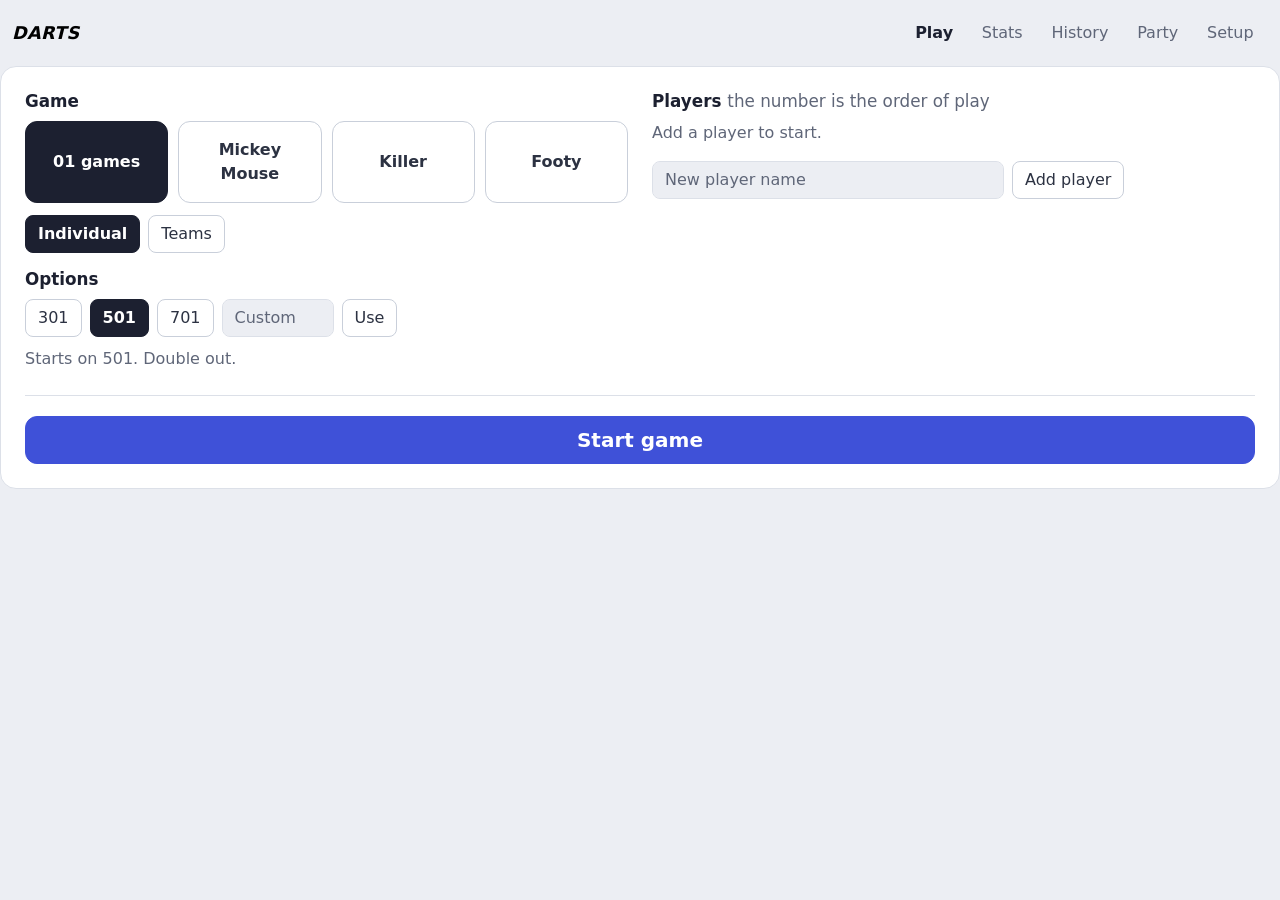
==== docs/darts_final.html @ 44b28c0c "deploy" ====
<!doctype html>
<html lang="en" data-bs-theme="light"><head><meta charset="utf-8"><meta name="viewport" content="width=device-width,initial-scale=1"><title>Darts</title>
<style>/* Bootstrap v5.3.3 (MIT), inlined so the app works offline */
@charset "UTF-8";/*!
 * Bootstrap  v5.3.3 (https://getbootstrap.com/)
 * Copyright 2011-2024 The Bootstrap Authors
 * Licensed under MIT (https://github.com/twbs/bootstrap/blob/main/LICENSE)
 */:root,[data-bs-theme=light]{--bs-blue:#0d6efd;--bs-indigo:#6610f2;--bs-purple:#6f42c1;--bs-pink:#d63384;--bs-red:#dc3545;--bs-orange:#fd7e14;--bs-yellow:#ffc107;--bs-green:#198754;--bs-teal:#20c997;--bs-cyan:#0dcaf0;--bs-black:#000;--bs-white:#fff;--bs-gray:#6c757d;--bs-gray-dark:#343a40;--bs-gray-100:#f8f9fa;--bs-gray-200:#e9ecef;--bs-gray-300:#dee2e6;--bs-gray-400:#ced4da;--bs-gray-500:#adb5bd;--bs-gray-600:#6c757d;--bs-gray-700:#495057;--bs-gray-800:#343a40;--bs-gray-900:#212529;--bs-primary:#0d6efd;--bs-secondary:#6c757d;--bs-success:#198754;--bs-info:#0dcaf0;--bs-warning:#ffc107;--bs-danger:#dc3545;--bs-light:#f8f9fa;--bs-dark:#212529;--bs-primary-rgb:13,110,253;--bs-secondary-rgb:108,117,125;--bs-success-rgb:25,135,84;--bs-info-rgb:13,202,240;--bs-warning-rgb:255,193,7;--bs-danger-rgb:220,53,69;--bs-light-rgb:248,249,250;--bs-dark-rgb:33,37,41;--bs-primary-text-emphasis:#052c65;--bs-secondary-text-emphasis:#2b2f32;--bs-success-text-emphasis:#0a3622;--bs-info-text-emphasis:#055160;--bs-warning-text-emphasis:#664d03;--bs-danger-text-emphasis:#58151c;--bs-light-text-emphasis:#495057;--bs-dark-text-emphasis:#495057;--bs-primary-bg-subtle:#cfe2ff;--bs-secondary-bg-subtle:#e2e3e5;--bs-success-bg-subtle:#d1e7dd;--bs-info-bg-subtle:#cff4fc;--bs-warning-bg-subtle:#fff3cd;--bs-danger-bg-subtle:#f8d7da;--bs-light-bg-subtle:#fcfcfd;--bs-dark-bg-subtle:#ced4da;--bs-primary-border-subtle:#9ec5fe;--bs-secondary-border-subtle:#c4c8cb;--bs-success-border-subtle:#a3cfbb;--bs-info-border-subtle:#9eeaf9;--bs-warning-border-subtle:#ffe69c;--bs-danger-border-subtle:#f1aeb5;--bs-light-border-subtle:#e9ecef;--bs-dark-border-subtle:#adb5bd;--bs-white-rgb:255,255,255;--bs-black-rgb:0,0,0;--bs-font-sans-serif:system-ui,-apple-system,"Segoe UI",Roboto,"Helvetica Neue","Noto Sans","Liberation Sans",Arial,sans-serif,"Apple Color Emoji","Segoe UI Emoji","Segoe UI Symbol","Noto Color Emoji";--bs-font-monospace:SFMono-Regular,Menlo,Monaco,Consolas,"Liberation Mono","Courier New",monospace;--bs-gradient:linear-gradient(180deg, rgba(255, 255, 255, 0.15), rgba(255, 255, 255, 0));--bs-body-font-family:var(--bs-font-sans-serif);--bs-body-font-size:1rem;--bs-body-font-weight:400;--bs-body-line-height:1.5;--bs-body-color:#212529;--bs-body-color-rgb:33,37,41;--bs-body-bg:#fff;--bs-body-bg-rgb:255,255,255;--bs-emphasis-color:#000;--bs-emphasis-color-rgb:0,0,0;--bs-secondary-color:rgba(33, 37, 41, 0.75);--bs-secondary-color-rgb:33,37,41;--bs-secondary-bg:#e9ecef;--bs-secondary-bg-rgb:233,236,239;--bs-tertiary-color:rgba(33, 37, 41, 0.5);--bs-tertiary-color-rgb:33,37,41;--bs-tertiary-bg:#f8f9fa;--bs-tertiary-bg-rgb:248,249,250;--bs-heading-color:inherit;--bs-link-color:#0d6efd;--bs-link-color-rgb:13,110,253;--bs-link-decoration:underline;--bs-link-hover-color:#0a58ca;--bs-link-hover-color-rgb:10,88,202;--bs-code-color:#d63384;--bs-highlight-color:#212529;--bs-highlight-bg:#fff3cd;--bs-border-width:1px;--bs-border-style:solid;--bs-border-color:#dee2e6;--bs-border-color-translucent:rgba(0, 0, 0, 0.175);--bs-border-radius:0.375rem;--bs-border-radius-sm:0.25rem;--bs-border-radius-lg:0.5rem;--bs-border-radius-xl:1rem;--bs-border-radius-xxl:2rem;--bs-border-radius-2xl:var(--bs-border-radius-xxl);--bs-border-radius-pill:50rem;--bs-box-shadow:0 0.5rem 1rem rgba(0, 0, 0, 0.15);--bs-box-shadow-sm:0 0.125rem 0.25rem rgba(0, 0, 0, 0.075);--bs-box-shadow-lg:0 1rem 3rem rgba(0, 0, 0, 0.175);--bs-box-shadow-inset:inset 0 1px 2px rgba(0, 0, 0, 0.075);--bs-focus-ring-width:0.25rem;--bs-focus-ring-opacity:0.25;--bs-focus-ring-color:rgba(13, 110, 253, 0.25);--bs-form-valid-color:#198754;--bs-form-valid-border-color:#198754;--bs-form-invalid-color:#dc3545;--bs-form-invalid-border-color:#dc3545}[data-bs-theme=dark]{color-scheme:dark;--bs-body-color:#dee2e6;--bs-body-color-rgb:222,226,230;--bs-body-bg:#212529;--bs-body-bg-rgb:33,37,41;--bs-emphasis-color:#fff;--bs-emphasis-color-rgb:255,255,255;--bs-secondary-color:rgba(222, 226, 230, 0.75);--bs-secondary-color-rgb:222,226,230;--bs-secondary-bg:#343a40;--bs-secondary-bg-rgb:52,58,64;--bs-tertiary-color:rgba(222, 226, 230, 0.5);--bs-tertiary-color-rgb:222,226,230;--bs-tertiary-bg:#2b3035;--bs-tertiary-bg-rgb:43,48,53;--bs-primary-text-emphasis:#6ea8fe;--bs-secondary-text-emphasis:#a7acb1;--bs-success-text-emphasis:#75b798;--bs-info-text-emphasis:#6edff6;--bs-warning-text-emphasis:#ffda6a;--bs-danger-text-emphasis:#ea868f;--bs-light-text-emphasis:#f8f9fa;--bs-dark-text-emphasis:#dee2e6;--bs-primary-bg-subtle:#031633;--bs-secondary-bg-subtle:#161719;--bs-success-bg-subtle:#051b11;--bs-info-bg-subtle:#032830;--bs-warning-bg-subtle:#332701;--bs-danger-bg-subtle:#2c0b0e;--bs-light-bg-subtle:#343a40;--bs-dark-bg-subtle:#1a1d20;--bs-primary-border-subtle:#084298;--bs-secondary-border-subtle:#41464b;--bs-success-border-subtle:#0f5132;--bs-info-border-subtle:#087990;--bs-warning-border-subtle:#997404;--bs-danger-border-subtle:#842029;--bs-light-border-subtle:#495057;--bs-dark-border-subtle:#343a40;--bs-heading-color:inherit;--bs-link-color:#6ea8fe;--bs-link-hover-color:#8bb9fe;--bs-link-color-rgb:110,168,254;--bs-link-hover-color-rgb:139,185,254;--bs-code-color:#e685b5;--bs-highlight-color:#dee2e6;--bs-highlight-bg:#664d03;--bs-border-color:#495057;--bs-border-color-translucent:rgba(255, 255, 255, 0.15);--bs-form-valid-color:#75b798;--bs-form-valid-border-color:#75b798;--bs-form-invalid-color:#ea868f;--bs-form-invalid-border-color:#ea868f}*,::after,::before{box-sizing:border-box}@media (prefers-reduced-motion:no-preference){:root{scroll-behavior:smooth}}body{margin:0;font-family:var(--bs-body-font-family);font-size:var(--bs-body-font-size);font-weight:var(--bs-body-font-weight);line-height:var(--bs-body-line-height);color:var(--bs-body-color);text-align:var(--bs-body-text-align);background-color:var(--bs-body-bg);-webkit-text-size-adjust:100%;-webkit-tap-highlight-color:transparent}hr{margin:1rem 0;color:inherit;border:0;border-top:var(--bs-border-width) solid;opacity:.25}.h1,.h2,.h3,.h4,.h5,.h6,h1,h2,h3,h4,h5,h6{margin-top:0;margin-bottom:.5rem;font-weight:500;line-height:1.2;color:var(--bs-heading-color)}.h1,h1{font-size:calc(1.375rem + 1.5vw)}@media (min-width:1200px){.h1,h1{font-size:2.5rem}}.h2,h2{font-size:calc(1.325rem + .9vw)}@media (min-width:1200px){.h2,h2{font-size:2rem}}.h3,h3{font-size:calc(1.3rem + .6vw)}@media (min-width:1200px){.h3,h3{font-size:1.75rem}}.h4,h4{font-size:calc(1.275rem + .3vw)}@media (min-width:1200px){.h4,h4{font-size:1.5rem}}.h5,h5{font-size:1.25rem}.h6,h6{font-size:1rem}p{margin-top:0;margin-bottom:1rem}abbr[title]{-webkit-text-decoration:underline dotted;text-decoration:underline dotted;cursor:help;-webkit-text-decoration-skip-ink:none;text-decoration-skip-ink:none}address{margin-bottom:1rem;font-style:normal;line-height:inherit}ol,ul{padding-left:2rem}dl,ol,ul{margin-top:0;margin-bottom:1rem}ol ol,ol ul,ul ol,ul ul{margin-bottom:0}dt{font-weight:700}dd{margin-bottom:.5rem;margin-left:0}blockquote{margin:0 0 1rem}b,strong{font-weight:bolder}.small,small{font-size:.875em}.mark,mark{padding:.1875em;color:var(--bs-highlight-color);background-color:var(--bs-highlight-bg)}sub,sup{position:relative;font-size:.75em;line-height:0;vertical-align:baseline}sub{bottom:-.25em}sup{top:-.5em}a{color:rgba(var(--bs-link-color-rgb),var(--bs-link-opacity,1));text-decoration:underline}a:hover{--bs-link-color-rgb:var(--bs-link-hover-color-rgb)}a:not([href]):not([class]),a:not([href]):not([class]):hover{color:inherit;text-decoration:none}code,kbd,pre,samp{font-family:var(--bs-font-monospace);font-size:1em}pre{display:block;margin-top:0;margin-bottom:1rem;overflow:auto;font-size:.875em}pre code{font-size:inherit;color:inherit;word-break:normal}code{font-size:.875em;color:var(--bs-code-color);word-wrap:break-word}a>code{color:inherit}kbd{padding:.1875rem .375rem;font-size:.875em;color:var(--bs-body-bg);background-color:var(--bs-body-color);border-radius:.25rem}kbd kbd{padding:0;font-size:1em}figure{margin:0 0 1rem}img,svg{vertical-align:middle}table{caption-side:bottom;border-collapse:collapse}caption{padding-top:.5rem;padding-bottom:.5rem;color:var(--bs-secondary-color);text-align:left}th{text-align:inherit;text-align:-webkit-match-parent}tbody,td,tfoot,th,thead,tr{border-color:inherit;border-style:solid;border-width:0}label{display:inline-block}button{border-radius:0}button:focus:not(:focus-visible){outline:0}button,input,optgroup,select,textarea{margin:0;font-family:inherit;font-size:inherit;line-height:inherit}button,select{text-transform:none}[role=button]{cursor:pointer}select{word-wrap:normal}select:disabled{opacity:1}[list]:not([type=date]):not([type=datetime-local]):not([type=month]):not([type=week]):not([type=time])::-webkit-calendar-picker-indicator{display:none!important}[type=button],[type=reset],[type=submit],button{-webkit-appearance:button}[type=button]:not(:disabled),[type=reset]:not(:disabled),[type=submit]:not(:disabled),button:not(:disabled){cursor:pointer}::-moz-focus-inner{padding:0;border-style:none}textarea{resize:vertical}fieldset{min-width:0;padding:0;margin:0;border:0}legend{float:left;width:100%;padding:0;margin-bottom:.5rem;font-size:calc(1.275rem + .3vw);line-height:inherit}@media (min-width:1200px){legend{font-size:1.5rem}}legend+*{clear:left}::-webkit-datetime-edit-day-field,::-webkit-datetime-edit-fields-wrapper,::-webkit-datetime-edit-hour-field,::-webkit-datetime-edit-minute,::-webkit-datetime-edit-month-field,::-webkit-datetime-edit-text,::-webkit-datetime-edit-year-field{padding:0}::-webkit-inner-spin-button{height:auto}[type=search]{-webkit-appearance:textfield;outline-offset:-2px}::-webkit-search-decoration{-webkit-appearance:none}::-webkit-color-swatch-wrapper{padding:0}::-webkit-file-upload-button{font:inherit;-webkit-appearance:button}::file-selector-button{font:inherit;-webkit-appearance:button}output{display:inline-block}iframe{border:0}summary{display:list-item;cursor:pointer}progress{vertical-align:baseline}[hidden]{display:none!important}.lead{font-size:1.25rem;font-weight:300}.display-1{font-size:calc(1.625rem + 4.5vw);font-weight:300;line-height:1.2}@media (min-width:1200px){.display-1{font-size:5rem}}.display-2{font-size:calc(1.575rem + 3.9vw);font-weight:300;line-height:1.2}@media (min-width:1200px){.display-2{font-size:4.5rem}}.display-3{font-size:calc(1.525rem + 3.3vw);font-weight:300;line-height:1.2}@media (min-width:1200px){.display-3{font-size:4rem}}.display-4{font-size:calc(1.475rem + 2.7vw);font-weight:300;line-height:1.2}@media (min-width:1200px){.display-4{font-size:3.5rem}}.display-5{font-size:calc(1.425rem + 2.1vw);font-weight:300;line-height:1.2}@media (min-width:1200px){.display-5{font-size:3rem}}.display-6{font-size:calc(1.375rem + 1.5vw);font-weight:300;line-height:1.2}@media (min-width:1200px){.display-6{font-size:2.5rem}}.list-unstyled{padding-left:0;list-style:none}.list-inline{padding-left:0;list-style:none}.list-inline-item{display:inline-block}.list-inline-item:not(:last-child){margin-right:.5rem}.initialism{font-size:.875em;text-transform:uppercase}.blockquote{margin-bottom:1rem;font-size:1.25rem}.blockquote>:last-child{margin-bottom:0}.blockquote-footer{margin-top:-1rem;margin-bottom:1rem;font-size:.875em;color:#6c757d}.blockquote-footer::before{content:"— "}.img-fluid{max-width:100%;height:auto}.img-thumbnail{padding:.25rem;background-color:var(--bs-body-bg);border:var(--bs-border-width) solid var(--bs-border-color);border-radius:var(--bs-border-radius);max-width:100%;height:auto}.figure{display:inline-block}.figure-img{margin-bottom:.5rem;line-height:1}.figure-caption{font-size:.875em;color:var(--bs-secondary-color)}.container,.container-fluid,.container-lg,.container-md,.container-sm,.container-xl,.container-xxl{--bs-gutter-x:1.5rem;--bs-gutter-y:0;width:100%;padding-right:calc(var(--bs-gutter-x) * .5);padding-left:calc(var(--bs-gutter-x) * .5);margin-right:auto;margin-left:auto}@media (min-width:576px){.container,.container-sm{max-width:540px}}@media (min-width:768px){.container,.container-md,.container-sm{max-width:720px}}@media (min-width:992px){.container,.container-lg,.container-md,.container-sm{max-width:960px}}@media (min-width:1200px){.container,.container-lg,.container-md,.container-sm,.container-xl{max-width:1140px}}@media (min-width:1400px){.container,.container-lg,.container-md,.container-sm,.container-xl,.container-xxl{max-width:1320px}}:root{--bs-breakpoint-xs:0;--bs-breakpoint-sm:576px;--bs-breakpoint-md:768px;--bs-breakpoint-lg:992px;--bs-breakpoint-xl:1200px;--bs-breakpoint-xxl:1400px}.row{--bs-gutter-x:1.5rem;--bs-gutter-y:0;display:flex;flex-wrap:wrap;margin-top:calc(-1 * var(--bs-gutter-y));margin-right:calc(-.5 * var(--bs-gutter-x));margin-left:calc(-.5 * var(--bs-gutter-x))}.row>*{flex-shrink:0;width:100%;max-width:100%;padding-right:calc(var(--bs-gutter-x) * .5);padding-left:calc(var(--bs-gutter-x) * .5);margin-top:var(--bs-gutter-y)}.col{flex:1 0 0%}.row-cols-auto>*{flex:0 0 auto;width:auto}.row-cols-1>*{flex:0 0 auto;width:100%}.row-cols-2>*{flex:0 0 auto;width:50%}.row-cols-3>*{flex:0 0 auto;width:33.33333333%}.row-cols-4>*{flex:0 0 auto;width:25%}.row-cols-5>*{flex:0 0 auto;width:20%}.row-cols-6>*{flex:0 0 auto;width:16.66666667%}.col-auto{flex:0 0 auto;width:auto}.col-1{flex:0 0 auto;width:8.33333333%}.col-2{flex:0 0 auto;width:16.66666667%}.col-3{flex:0 0 auto;width:25%}.col-4{flex:0 0 auto;width:33.33333333%}.col-5{flex:0 0 auto;width:41.66666667%}.col-6{flex:0 0 auto;width:50%}.col-7{flex:0 0 auto;width:58.33333333%}.col-8{flex:0 0 auto;width:66.66666667%}.col-9{flex:0 0 auto;width:75%}.col-10{flex:0 0 auto;width:83.33333333%}.col-11{flex:0 0 auto;width:91.66666667%}.col-12{flex:0 0 auto;width:100%}.offset-1{margin-left:8.33333333%}.offset-2{margin-left:16.66666667%}.offset-3{margin-left:25%}.offset-4{margin-left:33.33333333%}.offset-5{margin-left:41.66666667%}.offset-6{margin-left:50%}.offset-7{margin-left:58.33333333%}.offset-8{margin-left:66.66666667%}.offset-9{margin-left:75%}.offset-10{margin-left:83.33333333%}.offset-11{margin-left:91.66666667%}.g-0,.gx-0{--bs-gutter-x:0}.g-0,.gy-0{--bs-gutter-y:0}.g-1,.gx-1{--bs-gutter-x:0.25rem}.g-1,.gy-1{--bs-gutter-y:0.25rem}.g-2,.gx-2{--bs-gutter-x:0.5rem}.g-2,.gy-2{--bs-gutter-y:0.5rem}.g-3,.gx-3{--bs-gutter-x:1rem}.g-3,.gy-3{--bs-gutter-y:1rem}.g-4,.gx-4{--bs-gutter-x:1.5rem}.g-4,.gy-4{--bs-gutter-y:1.5rem}.g-5,.gx-5{--bs-gutter-x:3rem}.g-5,.gy-5{--bs-gutter-y:3rem}@media (min-width:576px){.col-sm{flex:1 0 0%}.row-cols-sm-auto>*{flex:0 0 auto;width:auto}.row-cols-sm-1>*{flex:0 0 auto;width:100%}.row-cols-sm-2>*{flex:0 0 auto;width:50%}.row-cols-sm-3>*{flex:0 0 auto;width:33.33333333%}.row-cols-sm-4>*{flex:0 0 auto;width:25%}.row-cols-sm-5>*{flex:0 0 auto;width:20%}.row-cols-sm-6>*{flex:0 0 auto;width:16.66666667%}.col-sm-auto{flex:0 0 auto;width:auto}.col-sm-1{flex:0 0 auto;width:8.33333333%}.col-sm-2{flex:0 0 auto;width:16.66666667%}.col-sm-3{flex:0 0 auto;width:25%}.col-sm-4{flex:0 0 auto;width:33.33333333%}.col-sm-5{flex:0 0 auto;width:41.66666667%}.col-sm-6{flex:0 0 auto;width:50%}.col-sm-7{flex:0 0 auto;width:58.33333333%}.col-sm-8{flex:0 0 auto;width:66.66666667%}.col-sm-9{flex:0 0 auto;width:75%}.col-sm-10{flex:0 0 auto;width:83.33333333%}.col-sm-11{flex:0 0 auto;width:91.66666667%}.col-sm-12{flex:0 0 auto;width:100%}.offset-sm-0{margin-left:0}.offset-sm-1{margin-left:8.33333333%}.offset-sm-2{margin-left:16.66666667%}.offset-sm-3{margin-left:25%}.offset-sm-4{margin-left:33.33333333%}.offset-sm-5{margin-left:41.66666667%}.offset-sm-6{margin-left:50%}.offset-sm-7{margin-left:58.33333333%}.offset-sm-8{margin-left:66.66666667%}.offset-sm-9{margin-left:75%}.offset-sm-10{margin-left:83.33333333%}.offset-sm-11{margin-left:91.66666667%}.g-sm-0,.gx-sm-0{--bs-gutter-x:0}.g-sm-0,.gy-sm-0{--bs-gutter-y:0}.g-sm-1,.gx-sm-1{--bs-gutter-x:0.25rem}.g-sm-1,.gy-sm-1{--bs-gutter-y:0.25rem}.g-sm-2,.gx-sm-2{--bs-gutter-x:0.5rem}.g-sm-2,.gy-sm-2{--bs-gutter-y:0.5rem}.g-sm-3,.gx-sm-3{--bs-gutter-x:1rem}.g-sm-3,.gy-sm-3{--bs-gutter-y:1rem}.g-sm-4,.gx-sm-4{--bs-gutter-x:1.5rem}.g-sm-4,.gy-sm-4{--bs-gutter-y:1.5rem}.g-sm-5,.gx-sm-5{--bs-gutter-x:3rem}.g-sm-5,.gy-sm-5{--bs-gutter-y:3rem}}@media (min-width:768px){.col-md{flex:1 0 0%}.row-cols-md-auto>*{flex:0 0 auto;width:auto}.row-cols-md-1>*{flex:0 0 auto;width:100%}.row-cols-md-2>*{flex:0 0 auto;width:50%}.row-cols-md-3>*{flex:0 0 auto;width:33.33333333%}.row-cols-md-4>*{flex:0 0 auto;width:25%}.row-cols-md-5>*{flex:0 0 auto;width:20%}.row-cols-md-6>*{flex:0 0 auto;width:16.66666667%}.col-md-auto{flex:0 0 auto;width:auto}.col-md-1{flex:0 0 auto;width:8.33333333%}.col-md-2{flex:0 0 auto;width:16.66666667%}.col-md-3{flex:0 0 auto;width:25%}.col-md-4{flex:0 0 auto;width:33.33333333%}.col-md-5{flex:0 0 auto;width:41.66666667%}.col-md-6{flex:0 0 auto;width:50%}.col-md-7{flex:0 0 auto;width:58.33333333%}.col-md-8{flex:0 0 auto;width:66.66666667%}.col-md-9{flex:0 0 auto;width:75%}.col-md-10{flex:0 0 auto;width:83.33333333%}.col-md-11{flex:0 0 auto;width:91.66666667%}.col-md-12{flex:0 0 auto;width:100%}.offset-md-0{margin-left:0}.offset-md-1{margin-left:8.33333333%}.offset-md-2{margin-left:16.66666667%}.offset-md-3{margin-left:25%}.offset-md-4{margin-left:33.33333333%}.offset-md-5{margin-left:41.66666667%}.offset-md-6{margin-left:50%}.offset-md-7{margin-left:58.33333333%}.offset-md-8{margin-left:66.66666667%}.offset-md-9{margin-left:75%}.offset-md-10{margin-left:83.33333333%}.offset-md-11{margin-left:91.66666667%}.g-md-0,.gx-md-0{--bs-gutter-x:0}.g-md-0,.gy-md-0{--bs-gutter-y:0}.g-md-1,.gx-md-1{--bs-gutter-x:0.25rem}.g-md-1,.gy-md-1{--bs-gutter-y:0.25rem}.g-md-2,.gx-md-2{--bs-gutter-x:0.5rem}.g-md-2,.gy-md-2{--bs-gutter-y:0.5rem}.g-md-3,.gx-md-3{--bs-gutter-x:1rem}.g-md-3,.gy-md-3{--bs-gutter-y:1rem}.g-md-4,.gx-md-4{--bs-gutter-x:1.5rem}.g-md-4,.gy-md-4{--bs-gutter-y:1.5rem}.g-md-5,.gx-md-5{--bs-gutter-x:3rem}.g-md-5,.gy-md-5{--bs-gutter-y:3rem}}@media (min-width:992px){.col-lg{flex:1 0 0%}.row-cols-lg-auto>*{flex:0 0 auto;width:auto}.row-cols-lg-1>*{flex:0 0 auto;width:100%}.row-cols-lg-2>*{flex:0 0 auto;width:50%}.row-cols-lg-3>*{flex:0 0 auto;width:33.33333333%}.row-cols-lg-4>*{flex:0 0 auto;width:25%}.row-cols-lg-5>*{flex:0 0 auto;width:20%}.row-cols-lg-6>*{flex:0 0 auto;width:16.66666667%}.col-lg-auto{flex:0 0 auto;width:auto}.col-lg-1{flex:0 0 auto;width:8.33333333%}.col-lg-2{flex:0 0 auto;width:16.66666667%}.col-lg-3{flex:0 0 auto;width:25%}.col-lg-4{flex:0 0 auto;width:33.33333333%}.col-lg-5{flex:0 0 auto;width:41.66666667%}.col-lg-6{flex:0 0 auto;width:50%}.col-lg-7{flex:0 0 auto;width:58.33333333%}.col-lg-8{flex:0 0 auto;width:66.66666667%}.col-lg-9{flex:0 0 auto;width:75%}.col-lg-10{flex:0 0 auto;width:83.33333333%}.col-lg-11{flex:0 0 auto;width:91.66666667%}.col-lg-12{flex:0 0 auto;width:100%}.offset-lg-0{margin-left:0}.offset-lg-1{margin-left:8.33333333%}.offset-lg-2{margin-left:16.66666667%}.offset-lg-3{margin-left:25%}.offset-lg-4{margin-left:33.33333333%}.offset-lg-5{margin-left:41.66666667%}.offset-lg-6{margin-left:50%}.offset-lg-7{margin-left:58.33333333%}.offset-lg-8{margin-left:66.66666667%}.offset-lg-9{margin-left:75%}.offset-lg-10{margin-left:83.33333333%}.offset-lg-11{margin-left:91.66666667%}.g-lg-0,.gx-lg-0{--bs-gutter-x:0}.g-lg-0,.gy-lg-0{--bs-gutter-y:0}.g-lg-1,.gx-lg-1{--bs-gutter-x:0.25rem}.g-lg-1,.gy-lg-1{--bs-gutter-y:0.25rem}.g-lg-2,.gx-lg-2{--bs-gutter-x:0.5rem}.g-lg-2,.gy-lg-2{--bs-gutter-y:0.5rem}.g-lg-3,.gx-lg-3{--bs-gutter-x:1rem}.g-lg-3,.gy-lg-3{--bs-gutter-y:1rem}.g-lg-4,.gx-lg-4{--bs-gutter-x:1.5rem}.g-lg-4,.gy-lg-4{--bs-gutter-y:1.5rem}.g-lg-5,.gx-lg-5{--bs-gutter-x:3rem}.g-lg-5,.gy-lg-5{--bs-gutter-y:3rem}}@media (min-width:1200px){.col-xl{flex:1 0 0%}.row-cols-xl-auto>*{flex:0 0 auto;width:auto}.row-cols-xl-1>*{flex:0 0 auto;width:100%}.row-cols-xl-2>*{flex:0 0 auto;width:50%}.row-cols-xl-3>*{flex:0 0 auto;width:33.33333333%}.row-cols-xl-4>*{flex:0 0 auto;width:25%}.row-cols-xl-5>*{flex:0 0 auto;width:20%}.row-cols-xl-6>*{flex:0 0 auto;width:16.66666667%}.col-xl-auto{flex:0 0 auto;width:auto}.col-xl-1{flex:0 0 auto;width:8.33333333%}.col-xl-2{flex:0 0 auto;width:16.66666667%}.col-xl-3{flex:0 0 auto;width:25%}.col-xl-4{flex:0 0 auto;width:33.33333333%}.col-xl-5{flex:0 0 auto;width:41.66666667%}.col-xl-6{flex:0 0 auto;width:50%}.col-xl-7{flex:0 0 auto;width:58.33333333%}.col-xl-8{flex:0 0 auto;width:66.66666667%}.col-xl-9{flex:0 0 auto;width:75%}.col-xl-10{flex:0 0 auto;width:83.33333333%}.col-xl-11{flex:0 0 auto;width:91.66666667%}.col-xl-12{flex:0 0 auto;width:100%}.offset-xl-0{margin-left:0}.offset-xl-1{margin-left:8.33333333%}.offset-xl-2{margin-left:16.66666667%}.offset-xl-3{margin-left:25%}.offset-xl-4{margin-left:33.33333333%}.offset-xl-5{margin-left:41.66666667%}.offset-xl-6{margin-left:50%}.offset-xl-7{margin-left:58.33333333%}.offset-xl-8{margin-left:66.66666667%}.offset-xl-9{margin-left:75%}.offset-xl-10{margin-left:83.33333333%}.offset-xl-11{margin-left:91.66666667%}.g-xl-0,.gx-xl-0{--bs-gutter-x:0}.g-xl-0,.gy-xl-0{--bs-gutter-y:0}.g-xl-1,.gx-xl-1{--bs-gutter-x:0.25rem}.g-xl-1,.gy-xl-1{--bs-gutter-y:0.25rem}.g-xl-2,.gx-xl-2{--bs-gutter-x:0.5rem}.g-xl-2,.gy-xl-2{--bs-gutter-y:0.5rem}.g-xl-3,.gx-xl-3{--bs-gutter-x:1rem}.g-xl-3,.gy-xl-3{--bs-gutter-y:1rem}.g-xl-4,.gx-xl-4{--bs-gutter-x:1.5rem}.g-xl-4,.gy-xl-4{--bs-gutter-y:1.5rem}.g-xl-5,.gx-xl-5{--bs-gutter-x:3rem}.g-xl-5,.gy-xl-5{--bs-gutter-y:3rem}}@media (min-width:1400px){.col-xxl{flex:1 0 0%}.row-cols-xxl-auto>*{flex:0 0 auto;width:auto}.row-cols-xxl-1>*{flex:0 0 auto;width:100%}.row-cols-xxl-2>*{flex:0 0 auto;width:50%}.row-cols-xxl-3>*{flex:0 0 auto;width:33.33333333%}.row-cols-xxl-4>*{flex:0 0 auto;width:25%}.row-cols-xxl-5>*{flex:0 0 auto;width:20%}.row-cols-xxl-6>*{flex:0 0 auto;width:16.66666667%}.col-xxl-auto{flex:0 0 auto;width:auto}.col-xxl-1{flex:0 0 auto;width:8.33333333%}.col-xxl-2{flex:0 0 auto;width:16.66666667%}.col-xxl-3{flex:0 0 auto;width:25%}.col-xxl-4{flex:0 0 auto;width:33.33333333%}.col-xxl-5{flex:0 0 auto;width:41.66666667%}.col-xxl-6{flex:0 0 auto;width:50%}.col-xxl-7{flex:0 0 auto;width:58.33333333%}.col-xxl-8{flex:0 0 auto;width:66.66666667%}.col-xxl-9{flex:0 0 auto;width:75%}.col-xxl-10{flex:0 0 auto;width:83.33333333%}.col-xxl-11{flex:0 0 auto;width:91.66666667%}.col-xxl-12{flex:0 0 auto;width:100%}.offset-xxl-0{margin-left:0}.offset-xxl-1{margin-left:8.33333333%}.offset-xxl-2{margin-left:16.66666667%}.offset-xxl-3{margin-left:25%}.offset-xxl-4{margin-left:33.33333333%}.offset-xxl-5{margin-left:41.66666667%}.offset-xxl-6{margin-left:50%}.offset-xxl-7{margin-left:58.33333333%}.offset-xxl-8{margin-left:66.66666667%}.offset-xxl-9{margin-left:75%}.offset-xxl-10{margin-left:83.33333333%}.offset-xxl-11{margin-left:91.66666667%}.g-xxl-0,.gx-xxl-0{--bs-gutter-x:0}.g-xxl-0,.gy-xxl-0{--bs-gutter-y:0}.g-xxl-1,.gx-xxl-1{--bs-gutter-x:0.25rem}.g-xxl-1,.gy-xxl-1{--bs-gutter-y:0.25rem}.g-xxl-2,.gx-xxl-2{--bs-gutter-x:0.5rem}.g-xxl-2,.gy-xxl-2{--bs-gutter-y:0.5rem}.g-xxl-3,.gx-xxl-3{--bs-gutter-x:1rem}.g-xxl-3,.gy-xxl-3{--bs-gutter-y:1rem}.g-xxl-4,.gx-xxl-4{--bs-gutter-x:1.5rem}.g-xxl-4,.gy-xxl-4{--bs-gutter-y:1.5rem}.g-xxl-5,.gx-xxl-5{--bs-gutter-x:3rem}.g-xxl-5,.gy-xxl-5{--bs-gutter-y:3rem}}.table{--bs-table-color-type:initial;--bs-table-bg-type:initial;--bs-table-color-state:initial;--bs-table-bg-state:initial;--bs-table-color:var(--bs-emphasis-color);--bs-table-bg:var(--bs-body-bg);--bs-table-border-color:var(--bs-border-color);--bs-table-accent-bg:transparent;--bs-table-striped-color:var(--bs-emphasis-color);--bs-table-striped-bg:rgba(var(--bs-emphasis-color-rgb), 0.05);--bs-table-active-color:var(--bs-emphasis-color);--bs-table-active-bg:rgba(var(--bs-emphasis-color-rgb), 0.1);--bs-table-hover-color:var(--bs-emphasis-color);--bs-table-hover-bg:rgba(var(--bs-emphasis-color-rgb), 0.075);width:100%;margin-bottom:1rem;vertical-align:top;border-color:var(--bs-table-border-color)}.table>:not(caption)>*>*{padding:.5rem .5rem;color:var(--bs-table-color-state,var(--bs-table-color-type,var(--bs-table-color)));background-color:var(--bs-table-bg);border-bottom-width:var(--bs-border-width);box-shadow:inset 0 0 0 9999px var(--bs-table-bg-state,var(--bs-table-bg-type,var(--bs-table-accent-bg)))}.table>tbody{vertical-align:inherit}.table>thead{vertical-align:bottom}.table-group-divider{border-top:calc(var(--bs-border-width) * 2) solid currentcolor}.caption-top{caption-side:top}.table-sm>:not(caption)>*>*{padding:.25rem .25rem}.table-bordered>:not(caption)>*{border-width:var(--bs-border-width) 0}.table-bordered>:not(caption)>*>*{border-width:0 var(--bs-border-width)}.table-borderless>:not(caption)>*>*{border-bottom-width:0}.table-borderless>:not(:first-child){border-top-width:0}.table-striped>tbody>tr:nth-of-type(odd)>*{--bs-table-color-type:var(--bs-table-striped-color);--bs-table-bg-type:var(--bs-table-striped-bg)}.table-striped-columns>:not(caption)>tr>:nth-child(2n){--bs-table-color-type:var(--bs-table-striped-color);--bs-table-bg-type:var(--bs-table-striped-bg)}.table-active{--bs-table-color-state:var(--bs-table-active-color);--bs-table-bg-state:var(--bs-table-active-bg)}.table-hover>tbody>tr:hover>*{--bs-table-color-state:var(--bs-table-hover-color);--bs-table-bg-state:var(--bs-table-hover-bg)}.table-primary{--bs-table-color:#000;--bs-table-bg:#cfe2ff;--bs-table-border-color:#a6b5cc;--bs-table-striped-bg:#c5d7f2;--bs-table-striped-color:#000;--bs-table-active-bg:#bacbe6;--bs-table-active-color:#000;--bs-table-hover-bg:#bfd1ec;--bs-table-hover-color:#000;color:var(--bs-table-color);border-color:var(--bs-table-border-color)}.table-secondary{--bs-table-color:#000;--bs-table-bg:#e2e3e5;--bs-table-border-color:#b5b6b7;--bs-table-striped-bg:#d7d8da;--bs-table-striped-color:#000;--bs-table-active-bg:#cbccce;--bs-table-active-color:#000;--bs-table-hover-bg:#d1d2d4;--bs-table-hover-color:#000;color:var(--bs-table-color);border-color:var(--bs-table-border-color)}.table-success{--bs-table-color:#000;--bs-table-bg:#d1e7dd;--bs-table-border-color:#a7b9b1;--bs-table-striped-bg:#c7dbd2;--bs-table-striped-color:#000;--bs-table-active-bg:#bcd0c7;--bs-table-active-color:#000;--bs-table-hover-bg:#c1d6cc;--bs-table-hover-color:#000;color:var(--bs-table-color);border-color:var(--bs-table-border-color)}.table-info{--bs-table-color:#000;--bs-table-bg:#cff4fc;--bs-table-border-color:#a6c3ca;--bs-table-striped-bg:#c5e8ef;--bs-table-striped-color:#000;--bs-table-active-bg:#badce3;--bs-table-active-color:#000;--bs-table-hover-bg:#bfe2e9;--bs-table-hover-color:#000;color:var(--bs-table-color);border-color:var(--bs-table-border-color)}.table-warning{--bs-table-color:#000;--bs-table-bg:#fff3cd;--bs-table-border-color:#ccc2a4;--bs-table-striped-bg:#f2e7c3;--bs-table-striped-color:#000;--bs-table-active-bg:#e6dbb9;--bs-table-active-color:#000;--bs-table-hover-bg:#ece1be;--bs-table-hover-color:#000;color:var(--bs-table-color);border-color:var(--bs-table-border-color)}.table-danger{--bs-table-color:#000;--bs-table-bg:#f8d7da;--bs-table-border-color:#c6acae;--bs-table-striped-bg:#eccccf;--bs-table-striped-color:#000;--bs-table-active-bg:#dfc2c4;--bs-table-active-color:#000;--bs-table-hover-bg:#e5c7ca;--bs-table-hover-color:#000;color:var(--bs-table-color);border-color:var(--bs-table-border-color)}.table-light{--bs-table-color:#000;--bs-table-bg:#f8f9fa;--bs-table-border-color:#c6c7c8;--bs-table-striped-bg:#ecedee;--bs-table-striped-color:#000;--bs-table-active-bg:#dfe0e1;--bs-table-active-color:#000;--bs-table-hover-bg:#e5e6e7;--bs-table-hover-color:#000;color:var(--bs-table-color);border-color:var(--bs-table-border-color)}.table-dark{--bs-table-color:#fff;--bs-table-bg:#212529;--bs-table-border-color:#4d5154;--bs-table-striped-bg:#2c3034;--bs-table-striped-color:#fff;--bs-table-active-bg:#373b3e;--bs-table-active-color:#fff;--bs-table-hover-bg:#323539;--bs-table-hover-color:#fff;color:var(--bs-table-color);border-color:var(--bs-table-border-color)}.table-responsive{overflow-x:auto;-webkit-overflow-scrolling:touch}@media (max-width:575.98px){.table-responsive-sm{overflow-x:auto;-webkit-overflow-scrolling:touch}}@media (max-width:767.98px){.table-responsive-md{overflow-x:auto;-webkit-overflow-scrolling:touch}}@media (max-width:991.98px){.table-responsive-lg{overflow-x:auto;-webkit-overflow-scrolling:touch}}@media (max-width:1199.98px){.table-responsive-xl{overflow-x:auto;-webkit-overflow-scrolling:touch}}@media (max-width:1399.98px){.table-responsive-xxl{overflow-x:auto;-webkit-overflow-scrolling:touch}}.form-label{margin-bottom:.5rem}.col-form-label{padding-top:calc(.375rem + var(--bs-border-width));padding-bottom:calc(.375rem + var(--bs-border-width));margin-bottom:0;font-size:inherit;line-height:1.5}.col-form-label-lg{padding-top:calc(.5rem + var(--bs-border-width));padding-bottom:calc(.5rem + var(--bs-border-width));font-size:1.25rem}.col-form-label-sm{padding-top:calc(.25rem + var(--bs-border-width));padding-bottom:calc(.25rem + var(--bs-border-width));font-size:.875rem}.form-text{margin-top:.25rem;font-size:.875em;color:var(--bs-secondary-color)}.form-control{display:block;width:100%;padding:.375rem .75rem;font-size:1rem;font-weight:400;line-height:1.5;color:var(--bs-body-color);-webkit-appearance:none;-moz-appearance:none;appearance:none;background-color:var(--bs-body-bg);background-clip:padding-box;border:var(--bs-border-width) solid var(--bs-border-color);border-radius:var(--bs-border-radius);transition:border-color .15s ease-in-out,box-shadow .15s ease-in-out}@media (prefers-reduced-motion:reduce){.form-control{transition:none}}.form-control[type=file]{overflow:hidden}.form-control[type=file]:not(:disabled):not([readonly]){cursor:pointer}.form-control:focus{color:var(--bs-body-color);background-color:var(--bs-body-bg);border-color:#86b7fe;outline:0;box-shadow:0 0 0 .25rem rgba(13,110,253,.25)}.form-control::-webkit-date-and-time-value{min-width:85px;height:1.5em;margin:0}.form-control::-webkit-datetime-edit{display:block;padding:0}.form-control::-moz-placeholder{color:var(--bs-secondary-color);opacity:1}.form-control::placeholder{color:var(--bs-secondary-color);opacity:1}.form-control:disabled{background-color:var(--bs-secondary-bg);opacity:1}.form-control::-webkit-file-upload-button{padding:.375rem .75rem;margin:-.375rem -.75rem;-webkit-margin-end:.75rem;margin-inline-end:.75rem;color:var(--bs-body-color);background-color:var(--bs-tertiary-bg);pointer-events:none;border-color:inherit;border-style:solid;border-width:0;border-inline-end-width:var(--bs-border-width);border-radius:0;-webkit-transition:color .15s ease-in-out,background-color .15s ease-in-out,border-color .15s ease-in-out,box-shadow .15s ease-in-out;transition:color .15s ease-in-out,background-color .15s ease-in-out,border-color .15s ease-in-out,box-shadow .15s ease-in-out}.form-control::file-selector-button{padding:.375rem .75rem;margin:-.375rem -.75rem;-webkit-margin-end:.75rem;margin-inline-end:.75rem;color:var(--bs-body-color);background-color:var(--bs-tertiary-bg);pointer-events:none;border-color:inherit;border-style:solid;border-width:0;border-inline-end-width:var(--bs-border-width);border-radius:0;transition:color .15s ease-in-out,background-color .15s ease-in-out,border-color .15s ease-in-out,box-shadow .15s ease-in-out}@media (prefers-reduced-motion:reduce){.form-control::-webkit-file-upload-button{-webkit-transition:none;transition:none}.form-control::file-selector-button{transition:none}}.form-control:hover:not(:disabled):not([readonly])::-webkit-file-upload-button{background-color:var(--bs-secondary-bg)}.form-control:hover:not(:disabled):not([readonly])::file-selector-button{background-color:var(--bs-secondary-bg)}.form-control-plaintext{display:block;width:100%;padding:.375rem 0;margin-bottom:0;line-height:1.5;color:var(--bs-body-color);background-color:transparent;border:solid transparent;border-width:var(--bs-border-width) 0}.form-control-plaintext:focus{outline:0}.form-control-plaintext.form-control-lg,.form-control-plaintext.form-control-sm{padding-right:0;padding-left:0}.form-control-sm{min-height:calc(1.5em + .5rem + calc(var(--bs-border-width) * 2));padding:.25rem .5rem;font-size:.875rem;border-radius:var(--bs-border-radius-sm)}.form-control-sm::-webkit-file-upload-button{padding:.25rem .5rem;margin:-.25rem -.5rem;-webkit-margin-end:.5rem;margin-inline-end:.5rem}.form-control-sm::file-selector-button{padding:.25rem .5rem;margin:-.25rem -.5rem;-webkit-margin-end:.5rem;margin-inline-end:.5rem}.form-control-lg{min-height:calc(1.5em + 1rem + calc(var(--bs-border-width) * 2));padding:.5rem 1rem;font-size:1.25rem;border-radius:var(--bs-border-radius-lg)}.form-control-lg::-webkit-file-upload-button{padding:.5rem 1rem;margin:-.5rem -1rem;-webkit-margin-end:1rem;margin-inline-end:1rem}.form-control-lg::file-selector-button{padding:.5rem 1rem;margin:-.5rem -1rem;-webkit-margin-end:1rem;margin-inline-end:1rem}textarea.form-control{min-height:calc(1.5em + .75rem + calc(var(--bs-border-width) * 2))}textarea.form-control-sm{min-height:calc(1.5em + .5rem + calc(var(--bs-border-width) * 2))}textarea.form-control-lg{min-height:calc(1.5em + 1rem + calc(var(--bs-border-width) * 2))}.form-control-color{width:3rem;height:calc(1.5em + .75rem + calc(var(--bs-border-width) * 2));padding:.375rem}.form-control-color:not(:disabled):not([readonly]){cursor:pointer}.form-control-color::-moz-color-swatch{border:0!important;border-radius:var(--bs-border-radius)}.form-control-color::-webkit-color-swatch{border:0!important;border-radius:var(--bs-border-radius)}.form-control-color.form-control-sm{height:calc(1.5em + .5rem + calc(var(--bs-border-width) * 2))}.form-control-color.form-control-lg{height:calc(1.5em + 1rem + calc(var(--bs-border-width) * 2))}.form-select{--bs-form-select-bg-img:url("data:image/svg+xml,%3csvg xmlns='http://www.w3.org/2000/svg' viewBox='0 0 16 16'%3e%3cpath fill='none' stroke='%23343a40' stroke-linecap='round' stroke-linejoin='round' stroke-width='2' d='m2 5 6 6 6-6'/%3e%3c/svg%3e");display:block;width:100%;padding:.375rem 2.25rem .375rem .75rem;font-size:1rem;font-weight:400;line-height:1.5;color:var(--bs-body-color);-webkit-appearance:none;-moz-appearance:none;appearance:none;background-color:var(--bs-body-bg);background-image:var(--bs-form-select-bg-img),var(--bs-form-select-bg-icon,none);background-repeat:no-repeat;background-position:right .75rem center;background-size:16px 12px;border:var(--bs-border-width) solid var(--bs-border-color);border-radius:var(--bs-border-radius);transition:border-color .15s ease-in-out,box-shadow .15s ease-in-out}@media (prefers-reduced-motion:reduce){.form-select{transition:none}}.form-select:focus{border-color:#86b7fe;outline:0;box-shadow:0 0 0 .25rem rgba(13,110,253,.25)}.form-select[multiple],.form-select[size]:not([size="1"]){padding-right:.75rem;background-image:none}.form-select:disabled{background-color:var(--bs-secondary-bg)}.form-select:-moz-focusring{color:transparent;text-shadow:0 0 0 var(--bs-body-color)}.form-select-sm{padding-top:.25rem;padding-bottom:.25rem;padding-left:.5rem;font-size:.875rem;border-radius:var(--bs-border-radius-sm)}.form-select-lg{padding-top:.5rem;padding-bottom:.5rem;padding-left:1rem;font-size:1.25rem;border-radius:var(--bs-border-radius-lg)}[data-bs-theme=dark] .form-select{--bs-form-select-bg-img:url("data:image/svg+xml,%3csvg xmlns='http://www.w3.org/2000/svg' viewBox='0 0 16 16'%3e%3cpath fill='none' stroke='%23dee2e6' stroke-linecap='round' stroke-linejoin='round' stroke-width='2' d='m2 5 6 6 6-6'/%3e%3c/svg%3e")}.form-check{display:block;min-height:1.5rem;padding-left:1.5em;margin-bottom:.125rem}.form-check .form-check-input{float:left;margin-left:-1.5em}.form-check-reverse{padding-right:1.5em;padding-left:0;text-align:right}.form-check-reverse .form-check-input{float:right;margin-right:-1.5em;margin-left:0}.form-check-input{--bs-form-check-bg:var(--bs-body-bg);flex-shrink:0;width:1em;height:1em;margin-top:.25em;vertical-align:top;-webkit-appearance:none;-moz-appearance:none;appearance:none;background-color:var(--bs-form-check-bg);background-image:var(--bs-form-check-bg-image);background-repeat:no-repeat;background-position:center;background-size:contain;border:var(--bs-border-width) solid var(--bs-border-color);-webkit-print-color-adjust:exact;color-adjust:exact;print-color-adjust:exact}.form-check-input[type=checkbox]{border-radius:.25em}.form-check-input[type=radio]{border-radius:50%}.form-check-input:active{filter:brightness(90%)}.form-check-input:focus{border-color:#86b7fe;outline:0;box-shadow:0 0 0 .25rem rgba(13,110,253,.25)}.form-check-input:checked{background-color:#0d6efd;border-color:#0d6efd}.form-check-input:checked[type=checkbox]{--bs-form-check-bg-image:url("data:image/svg+xml,%3csvg xmlns='http://www.w3.org/2000/svg' viewBox='0 0 20 20'%3e%3cpath fill='none' stroke='%23fff' stroke-linecap='round' stroke-linejoin='round' stroke-width='3' d='m6 10 3 3 6-6'/%3e%3c/svg%3e")}.form-check-input:checked[type=radio]{--bs-form-check-bg-image:url("data:image/svg+xml,%3csvg xmlns='http://www.w3.org/2000/svg' viewBox='-4 -4 8 8'%3e%3ccircle r='2' fill='%23fff'/%3e%3c/svg%3e")}.form-check-input[type=checkbox]:indeterminate{background-color:#0d6efd;border-color:#0d6efd;--bs-form-check-bg-image:url("data:image/svg+xml,%3csvg xmlns='http://www.w3.org/2000/svg' viewBox='0 0 20 20'%3e%3cpath fill='none' stroke='%23fff' stroke-linecap='round' stroke-linejoin='round' stroke-width='3' d='M6 10h8'/%3e%3c/svg%3e")}.form-check-input:disabled{pointer-events:none;filter:none;opacity:.5}.form-check-input:disabled~.form-check-label,.form-check-input[disabled]~.form-check-label{cursor:default;opacity:.5}.form-switch{padding-left:2.5em}.form-switch .form-check-input{--bs-form-switch-bg:url("data:image/svg+xml,%3csvg xmlns='http://www.w3.org/2000/svg' viewBox='-4 -4 8 8'%3e%3ccircle r='3' fill='rgba%280, 0, 0, 0.25%29'/%3e%3c/svg%3e");width:2em;margin-left:-2.5em;background-image:var(--bs-form-switch-bg);background-position:left center;border-radius:2em;transition:background-position .15s ease-in-out}@media (prefers-reduced-motion:reduce){.form-switch .form-check-input{transition:none}}.form-switch .form-check-input:focus{--bs-form-switch-bg:url("data:image/svg+xml,%3csvg xmlns='http://www.w3.org/2000/svg' viewBox='-4 -4 8 8'%3e%3ccircle r='3' fill='%2386b7fe'/%3e%3c/svg%3e")}.form-switch .form-check-input:checked{background-position:right center;--bs-form-switch-bg:url("data:image/svg+xml,%3csvg xmlns='http://www.w3.org/2000/svg' viewBox='-4 -4 8 8'%3e%3ccircle r='3' fill='%23fff'/%3e%3c/svg%3e")}.form-switch.form-check-reverse{padding-right:2.5em;padding-left:0}.form-switch.form-check-reverse .form-check-input{margin-right:-2.5em;margin-left:0}.form-check-inline{display:inline-block;margin-right:1rem}.btn-check{position:absolute;clip:rect(0,0,0,0);pointer-events:none}.btn-check:disabled+.btn,.btn-check[disabled]+.btn{pointer-events:none;filter:none;opacity:.65}[data-bs-theme=dark] .form-switch .form-check-input:not(:checked):not(:focus){--bs-form-switch-bg:url("data:image/svg+xml,%3csvg xmlns='http://www.w3.org/2000/svg' viewBox='-4 -4 8 8'%3e%3ccircle r='3' fill='rgba%28255, 255, 255, 0.25%29'/%3e%3c/svg%3e")}.form-range{width:100%;height:1.5rem;padding:0;-webkit-appearance:none;-moz-appearance:none;appearance:none;background-color:transparent}.form-range:focus{outline:0}.form-range:focus::-webkit-slider-thumb{box-shadow:0 0 0 1px #fff,0 0 0 .25rem rgba(13,110,253,.25)}.form-range:focus::-moz-range-thumb{box-shadow:0 0 0 1px #fff,0 0 0 .25rem rgba(13,110,253,.25)}.form-range::-moz-focus-outer{border:0}.form-range::-webkit-slider-thumb{width:1rem;height:1rem;margin-top:-.25rem;-webkit-appearance:none;appearance:none;background-color:#0d6efd;border:0;border-radius:1rem;-webkit-transition:background-color .15s ease-in-out,border-color .15s ease-in-out,box-shadow .15s ease-in-out;transition:background-color .15s ease-in-out,border-color .15s ease-in-out,box-shadow .15s ease-in-out}@media (prefers-reduced-motion:reduce){.form-range::-webkit-slider-thumb{-webkit-transition:none;transition:none}}.form-range::-webkit-slider-thumb:active{background-color:#b6d4fe}.form-range::-webkit-slider-runnable-track{width:100%;height:.5rem;color:transparent;cursor:pointer;background-color:var(--bs-secondary-bg);border-color:transparent;border-radius:1rem}.form-range::-moz-range-thumb{width:1rem;height:1rem;-moz-appearance:none;appearance:none;background-color:#0d6efd;border:0;border-radius:1rem;-moz-transition:background-color .15s ease-in-out,border-color .15s ease-in-out,box-shadow .15s ease-in-out;transition:background-color .15s ease-in-out,border-color .15s ease-in-out,box-shadow .15s ease-in-out}@media (prefers-reduced-motion:reduce){.form-range::-moz-range-thumb{-moz-transition:none;transition:none}}.form-range::-moz-range-thumb:active{background-color:#b6d4fe}.form-range::-moz-range-track{width:100%;height:.5rem;color:transparent;cursor:pointer;background-color:var(--bs-secondary-bg);border-color:transparent;border-radius:1rem}.form-range:disabled{pointer-events:none}.form-range:disabled::-webkit-slider-thumb{background-color:var(--bs-secondary-color)}.form-range:disabled::-moz-range-thumb{background-color:var(--bs-secondary-color)}.form-floating{position:relative}.form-floating>.form-control,.form-floating>.form-control-plaintext,.form-floating>.form-select{height:calc(3.5rem + calc(var(--bs-border-width) * 2));min-height:calc(3.5rem + calc(var(--bs-border-width) * 2));line-height:1.25}.form-floating>label{position:absolute;top:0;left:0;z-index:2;height:100%;padding:1rem .75rem;overflow:hidden;text-align:start;text-overflow:ellipsis;white-space:nowrap;pointer-events:none;border:var(--bs-border-width) solid transparent;transform-origin:0 0;transition:opacity .1s ease-in-out,transform .1s ease-in-out}@media (prefers-reduced-motion:reduce){.form-floating>label{transition:none}}.form-floating>.form-control,.form-floating>.form-control-plaintext{padding:1rem .75rem}.form-floating>.form-control-plaintext::-moz-placeholder,.form-floating>.form-control::-moz-placeholder{color:transparent}.form-floating>.form-control-plaintext::placeholder,.form-floating>.form-control::placeholder{color:transparent}.form-floating>.form-control-plaintext:not(:-moz-placeholder-shown),.form-floating>.form-control:not(:-moz-placeholder-shown){padding-top:1.625rem;padding-bottom:.625rem}.form-floating>.form-control-plaintext:focus,.form-floating>.form-control-plaintext:not(:placeholder-shown),.form-floating>.form-control:focus,.form-floating>.form-control:not(:placeholder-shown){padding-top:1.625rem;padding-bottom:.625rem}.form-floating>.form-control-plaintext:-webkit-autofill,.form-floating>.form-control:-webkit-autofill{padding-top:1.625rem;padding-bottom:.625rem}.form-floating>.form-select{padding-top:1.625rem;padding-bottom:.625rem}.form-floating>.form-control:not(:-moz-placeholder-shown)~label{color:rgba(var(--bs-body-color-rgb),.65);transform:scale(.85) translateY(-.5rem) translateX(.15rem)}.form-floating>.form-control-plaintext~label,.form-floating>.form-control:focus~label,.form-floating>.form-control:not(:placeholder-shown)~label,.form-floating>.form-select~label{color:rgba(var(--bs-body-color-rgb),.65);transform:scale(.85) translateY(-.5rem) translateX(.15rem)}.form-floating>.form-control:not(:-moz-placeholder-shown)~label::after{position:absolute;inset:1rem 0.375rem;z-index:-1;height:1.5em;content:"";background-color:var(--bs-body-bg);border-radius:var(--bs-border-radius)}.form-floating>.form-control-plaintext~label::after,.form-floating>.form-control:focus~label::after,.form-floating>.form-control:not(:placeholder-shown)~label::after,.form-floating>.form-select~label::after{position:absolute;inset:1rem 0.375rem;z-index:-1;height:1.5em;content:"";background-color:var(--bs-body-bg);border-radius:var(--bs-border-radius)}.form-floating>.form-control:-webkit-autofill~label{color:rgba(var(--bs-body-color-rgb),.65);transform:scale(.85) translateY(-.5rem) translateX(.15rem)}.form-floating>.form-control-plaintext~label{border-width:var(--bs-border-width) 0}.form-floating>.form-control:disabled~label,.form-floating>:disabled~label{color:#6c757d}.form-floating>.form-control:disabled~label::after,.form-floating>:disabled~label::after{background-color:var(--bs-secondary-bg)}.input-group{position:relative;display:flex;flex-wrap:wrap;align-items:stretch;width:100%}.input-group>.form-control,.input-group>.form-floating,.input-group>.form-select{position:relative;flex:1 1 auto;width:1%;min-width:0}.input-group>.form-control:focus,.input-group>.form-floating:focus-within,.input-group>.form-select:focus{z-index:5}.input-group .btn{position:relative;z-index:2}.input-group .btn:focus{z-index:5}.input-group-text{display:flex;align-items:center;padding:.375rem .75rem;font-size:1rem;font-weight:400;line-height:1.5;color:var(--bs-body-color);text-align:center;white-space:nowrap;background-color:var(--bs-tertiary-bg);border:var(--bs-border-width) solid var(--bs-border-color);border-radius:var(--bs-border-radius)}.input-group-lg>.btn,.input-group-lg>.form-control,.input-group-lg>.form-select,.input-group-lg>.input-group-text{padding:.5rem 1rem;font-size:1.25rem;border-radius:var(--bs-border-radius-lg)}.input-group-sm>.btn,.input-group-sm>.form-control,.input-group-sm>.form-select,.input-group-sm>.input-group-text{padding:.25rem .5rem;font-size:.875rem;border-radius:var(--bs-border-radius-sm)}.input-group-lg>.form-select,.input-group-sm>.form-select{padding-right:3rem}.input-group:not(.has-validation)>.dropdown-toggle:nth-last-child(n+3),.input-group:not(.has-validation)>.form-floating:not(:last-child)>.form-control,.input-group:not(.has-validation)>.form-floating:not(:last-child)>.form-select,.input-group:not(.has-validation)>:not(:last-child):not(.dropdown-toggle):not(.dropdown-menu):not(.form-floating){border-top-right-radius:0;border-bottom-right-radius:0}.input-group.has-validation>.dropdown-toggle:nth-last-child(n+4),.input-group.has-validation>.form-floating:nth-last-child(n+3)>.form-control,.input-group.has-validation>.form-floating:nth-last-child(n+3)>.form-select,.input-group.has-validation>:nth-last-child(n+3):not(.dropdown-toggle):not(.dropdown-menu):not(.form-floating){border-top-right-radius:0;border-bottom-right-radius:0}.input-group>:not(:first-child):not(.dropdown-menu):not(.valid-tooltip):not(.valid-feedback):not(.invalid-tooltip):not(.invalid-feedback){margin-left:calc(var(--bs-border-width) * -1);border-top-left-radius:0;border-bottom-left-radius:0}.input-group>.form-floating:not(:first-child)>.form-control,.input-group>.form-floating:not(:first-child)>.form-select{border-top-left-radius:0;border-bottom-left-radius:0}.valid-feedback{display:none;width:100%;margin-top:.25rem;font-size:.875em;color:var(--bs-form-valid-color)}.valid-tooltip{position:absolute;top:100%;z-index:5;display:none;max-width:100%;padding:.25rem .5rem;margin-top:.1rem;font-size:.875rem;color:#fff;background-color:var(--bs-success);border-radius:var(--bs-border-radius)}.is-valid~.valid-feedback,.is-valid~.valid-tooltip,.was-validated :valid~.valid-feedback,.was-validated :valid~.valid-tooltip{display:block}.form-control.is-valid,.was-validated .form-control:valid{border-color:var(--bs-form-valid-border-color);padding-right:calc(1.5em + .75rem);background-image:url("data:image/svg+xml,%3csvg xmlns='http://www.w3.org/2000/svg' viewBox='0 0 8 8'%3e%3cpath fill='%23198754' d='M2.3 6.73.6 4.53c-.4-1.04.46-1.4 1.1-.8l1.1 1.4 3.4-3.8c.6-.63 1.6-.27 1.2.7l-4 4.6c-.43.5-.8.4-1.1.1z'/%3e%3c/svg%3e");background-repeat:no-repeat;background-position:right calc(.375em + .1875rem) center;background-size:calc(.75em + .375rem) calc(.75em + .375rem)}.form-control.is-valid:focus,.was-validated .form-control:valid:focus{border-color:var(--bs-form-valid-border-color);box-shadow:0 0 0 .25rem rgba(var(--bs-success-rgb),.25)}.was-validated textarea.form-control:valid,textarea.form-control.is-valid{padding-right:calc(1.5em + .75rem);background-position:top calc(.375em + .1875rem) right calc(.375em + .1875rem)}.form-select.is-valid,.was-validated .form-select:valid{border-color:var(--bs-form-valid-border-color)}.form-select.is-valid:not([multiple]):not([size]),.form-select.is-valid:not([multiple])[size="1"],.was-validated .form-select:valid:not([multiple]):not([size]),.was-validated .form-select:valid:not([multiple])[size="1"]{--bs-form-select-bg-icon:url("data:image/svg+xml,%3csvg xmlns='http://www.w3.org/2000/svg' viewBox='0 0 8 8'%3e%3cpath fill='%23198754' d='M2.3 6.73.6 4.53c-.4-1.04.46-1.4 1.1-.8l1.1 1.4 3.4-3.8c.6-.63 1.6-.27 1.2.7l-4 4.6c-.43.5-.8.4-1.1.1z'/%3e%3c/svg%3e");padding-right:4.125rem;background-position:right .75rem center,center right 2.25rem;background-size:16px 12px,calc(.75em + .375rem) calc(.75em + .375rem)}.form-select.is-valid:focus,.was-validated .form-select:valid:focus{border-color:var(--bs-form-valid-border-color);box-shadow:0 0 0 .25rem rgba(var(--bs-success-rgb),.25)}.form-control-color.is-valid,.was-validated .form-control-color:valid{width:calc(3rem + calc(1.5em + .75rem))}.form-check-input.is-valid,.was-validated .form-check-input:valid{border-color:var(--bs-form-valid-border-color)}.form-check-input.is-valid:checked,.was-validated .form-check-input:valid:checked{background-color:var(--bs-form-valid-color)}.form-check-input.is-valid:focus,.was-validated .form-check-input:valid:focus{box-shadow:0 0 0 .25rem rgba(var(--bs-success-rgb),.25)}.form-check-input.is-valid~.form-check-label,.was-validated .form-check-input:valid~.form-check-label{color:var(--bs-form-valid-color)}.form-check-inline .form-check-input~.valid-feedback{margin-left:.5em}.input-group>.form-control:not(:focus).is-valid,.input-group>.form-floating:not(:focus-within).is-valid,.input-group>.form-select:not(:focus).is-valid,.was-validated .input-group>.form-control:not(:focus):valid,.was-validated .input-group>.form-floating:not(:focus-within):valid,.was-validated .input-group>.form-select:not(:focus):valid{z-index:3}.invalid-feedback{display:none;width:100%;margin-top:.25rem;font-size:.875em;color:var(--bs-form-invalid-color)}.invalid-tooltip{position:absolute;top:100%;z-index:5;display:none;max-width:100%;padding:.25rem .5rem;margin-top:.1rem;font-size:.875rem;color:#fff;background-color:var(--bs-danger);border-radius:var(--bs-border-radius)}.is-invalid~.invalid-feedback,.is-invalid~.invalid-tooltip,.was-validated :invalid~.invalid-feedback,.was-validated :invalid~.invalid-tooltip{display:block}.form-control.is-invalid,.was-validated .form-control:invalid{border-color:var(--bs-form-invalid-border-color);padding-right:calc(1.5em + .75rem);background-image:url("data:image/svg+xml,%3csvg xmlns='http://www.w3.org/2000/svg' viewBox='0 0 12 12' width='12' height='12' fill='none' stroke='%23dc3545'%3e%3ccircle cx='6' cy='6' r='4.5'/%3e%3cpath stroke-linejoin='round' d='M5.8 3.6h.4L6 6.5z'/%3e%3ccircle cx='6' cy='8.2' r='.6' fill='%23dc3545' stroke='none'/%3e%3c/svg%3e");background-repeat:no-repeat;background-position:right calc(.375em + .1875rem) center;background-size:calc(.75em + .375rem) calc(.75em + .375rem)}.form-control.is-invalid:focus,.was-validated .form-control:invalid:focus{border-color:var(--bs-form-invalid-border-color);box-shadow:0 0 0 .25rem rgba(var(--bs-danger-rgb),.25)}.was-validated textarea.form-control:invalid,textarea.form-control.is-invalid{padding-right:calc(1.5em + .75rem);background-position:top calc(.375em + .1875rem) right calc(.375em + .1875rem)}.form-select.is-invalid,.was-validated .form-select:invalid{border-color:var(--bs-form-invalid-border-color)}.form-select.is-invalid:not([multiple]):not([size]),.form-select.is-invalid:not([multiple])[size="1"],.was-validated .form-select:invalid:not([multiple]):not([size]),.was-validated .form-select:invalid:not([multiple])[size="1"]{--bs-form-select-bg-icon:url("data:image/svg+xml,%3csvg xmlns='http://www.w3.org/2000/svg' viewBox='0 0 12 12' width='12' height='12' fill='none' stroke='%23dc3545'%3e%3ccircle cx='6' cy='6' r='4.5'/%3e%3cpath stroke-linejoin='round' d='M5.8 3.6h.4L6 6.5z'/%3e%3ccircle cx='6' cy='8.2' r='.6' fill='%23dc3545' stroke='none'/%3e%3c/svg%3e");padding-right:4.125rem;background-position:right .75rem center,center right 2.25rem;background-size:16px 12px,calc(.75em + .375rem) calc(.75em + .375rem)}.form-select.is-invalid:focus,.was-validated .form-select:invalid:focus{border-color:var(--bs-form-invalid-border-color);box-shadow:0 0 0 .25rem rgba(var(--bs-danger-rgb),.25)}.form-control-color.is-invalid,.was-validated .form-control-color:invalid{width:calc(3rem + calc(1.5em + .75rem))}.form-check-input.is-invalid,.was-validated .form-check-input:invalid{border-color:var(--bs-form-invalid-border-color)}.form-check-input.is-invalid:checked,.was-validated .form-check-input:invalid:checked{background-color:var(--bs-form-invalid-color)}.form-check-input.is-invalid:focus,.was-validated .form-check-input:invalid:focus{box-shadow:0 0 0 .25rem rgba(var(--bs-danger-rgb),.25)}.form-check-input.is-invalid~.form-check-label,.was-validated .form-check-input:invalid~.form-check-label{color:var(--bs-form-invalid-color)}.form-check-inline .form-check-input~.invalid-feedback{margin-left:.5em}.input-group>.form-control:not(:focus).is-invalid,.input-group>.form-floating:not(:focus-within).is-invalid,.input-group>.form-select:not(:focus).is-invalid,.was-validated .input-group>.form-control:not(:focus):invalid,.was-validated .input-group>.form-floating:not(:focus-within):invalid,.was-validated .input-group>.form-select:not(:focus):invalid{z-index:4}.btn{--bs-btn-padding-x:0.75rem;--bs-btn-padding-y:0.375rem;--bs-btn-font-family: ;--bs-btn-font-size:1rem;--bs-btn-font-weight:400;--bs-btn-line-height:1.5;--bs-btn-color:var(--bs-body-color);--bs-btn-bg:transparent;--bs-btn-border-width:var(--bs-border-width);--bs-btn-border-color:transparent;--bs-btn-border-radius:var(--bs-border-radius);--bs-btn-hover-border-color:transparent;--bs-btn-box-shadow:inset 0 1px 0 rgba(255, 255, 255, 0.15),0 1px 1px rgba(0, 0, 0, 0.075);--bs-btn-disabled-opacity:0.65;--bs-btn-focus-box-shadow:0 0 0 0.25rem rgba(var(--bs-btn-focus-shadow-rgb), .5);display:inline-block;padding:var(--bs-btn-padding-y) var(--bs-btn-padding-x);font-family:var(--bs-btn-font-family);font-size:var(--bs-btn-font-size);font-weight:var(--bs-btn-font-weight);line-height:var(--bs-btn-line-height);color:var(--bs-btn-color);text-align:center;text-decoration:none;vertical-align:middle;cursor:pointer;-webkit-user-select:none;-moz-user-select:none;user-select:none;border:var(--bs-btn-border-width) solid var(--bs-btn-border-color);border-radius:var(--bs-btn-border-radius);background-color:var(--bs-btn-bg);transition:color .15s ease-in-out,background-color .15s ease-in-out,border-color .15s ease-in-out,box-shadow .15s ease-in-out}@media (prefers-reduced-motion:reduce){.btn{transition:none}}.btn:hover{color:var(--bs-btn-hover-color);background-color:var(--bs-btn-hover-bg);border-color:var(--bs-btn-hover-border-color)}.btn-check+.btn:hover{color:var(--bs-btn-color);background-color:var(--bs-btn-bg);border-color:var(--bs-btn-border-color)}.btn:focus-visible{color:var(--bs-btn-hover-color);background-color:var(--bs-btn-hover-bg);border-color:var(--bs-btn-hover-border-color);outline:0;box-shadow:var(--bs-btn-focus-box-shadow)}.btn-check:focus-visible+.btn{border-color:var(--bs-btn-hover-border-color);outline:0;box-shadow:var(--bs-btn-focus-box-shadow)}.btn-check:checked+.btn,.btn.active,.btn.show,.btn:first-child:active,:not(.btn-check)+.btn:active{color:var(--bs-btn-active-color);background-color:var(--bs-btn-active-bg);border-color:var(--bs-btn-active-border-color)}.btn-check:checked+.btn:focus-visible,.btn.active:focus-visible,.btn.show:focus-visible,.btn:first-child:active:focus-visible,:not(.btn-check)+.btn:active:focus-visible{box-shadow:var(--bs-btn-focus-box-shadow)}.btn-check:checked:focus-visible+.btn{box-shadow:var(--bs-btn-focus-box-shadow)}.btn.disabled,.btn:disabled,fieldset:disabled .btn{color:var(--bs-btn-disabled-color);pointer-events:none;background-color:var(--bs-btn-disabled-bg);border-color:var(--bs-btn-disabled-border-color);opacity:var(--bs-btn-disabled-opacity)}.btn-primary{--bs-btn-color:#fff;--bs-btn-bg:#0d6efd;--bs-btn-border-color:#0d6efd;--bs-btn-hover-color:#fff;--bs-btn-hover-bg:#0b5ed7;--bs-btn-hover-border-color:#0a58ca;--bs-btn-focus-shadow-rgb:49,132,253;--bs-btn-active-color:#fff;--bs-btn-active-bg:#0a58ca;--bs-btn-active-border-color:#0a53be;--bs-btn-active-shadow:inset 0 3px 5px rgba(0, 0, 0, 0.125);--bs-btn-disabled-color:#fff;--bs-btn-disabled-bg:#0d6efd;--bs-btn-disabled-border-color:#0d6efd}.btn-secondary{--bs-btn-color:#fff;--bs-btn-bg:#6c757d;--bs-btn-border-color:#6c757d;--bs-btn-hover-color:#fff;--bs-btn-hover-bg:#5c636a;--bs-btn-hover-border-color:#565e64;--bs-btn-focus-shadow-rgb:130,138,145;--bs-btn-active-color:#fff;--bs-btn-active-bg:#565e64;--bs-btn-active-border-color:#51585e;--bs-btn-active-shadow:inset 0 3px 5px rgba(0, 0, 0, 0.125);--bs-btn-disabled-color:#fff;--bs-btn-disabled-bg:#6c757d;--bs-btn-disabled-border-color:#6c757d}.btn-success{--bs-btn-color:#fff;--bs-btn-bg:#198754;--bs-btn-border-color:#198754;--bs-btn-hover-color:#fff;--bs-btn-hover-bg:#157347;--bs-btn-hover-border-color:#146c43;--bs-btn-focus-shadow-rgb:60,153,110;--bs-btn-active-color:#fff;--bs-btn-active-bg:#146c43;--bs-btn-active-border-color:#13653f;--bs-btn-active-shadow:inset 0 3px 5px rgba(0, 0, 0, 0.125);--bs-btn-disabled-color:#fff;--bs-btn-disabled-bg:#198754;--bs-btn-disabled-border-color:#198754}.btn-info{--bs-btn-color:#000;--bs-btn-bg:#0dcaf0;--bs-btn-border-color:#0dcaf0;--bs-btn-hover-color:#000;--bs-btn-hover-bg:#31d2f2;--bs-btn-hover-border-color:#25cff2;--bs-btn-focus-shadow-rgb:11,172,204;--bs-btn-active-color:#000;--bs-btn-active-bg:#3dd5f3;--bs-btn-active-border-color:#25cff2;--bs-btn-active-shadow:inset 0 3px 5px rgba(0, 0, 0, 0.125);--bs-btn-disabled-color:#000;--bs-btn-disabled-bg:#0dcaf0;--bs-btn-disabled-border-color:#0dcaf0}.btn-warning{--bs-btn-color:#000;--bs-btn-bg:#ffc107;--bs-btn-border-color:#ffc107;--bs-btn-hover-color:#000;--bs-btn-hover-bg:#ffca2c;--bs-btn-hover-border-color:#ffc720;--bs-btn-focus-shadow-rgb:217,164,6;--bs-btn-active-color:#000;--bs-btn-active-bg:#ffcd39;--bs-btn-active-border-color:#ffc720;--bs-btn-active-shadow:inset 0 3px 5px rgba(0, 0, 0, 0.125);--bs-btn-disabled-color:#000;--bs-btn-disabled-bg:#ffc107;--bs-btn-disabled-border-color:#ffc107}.btn-danger{--bs-btn-color:#fff;--bs-btn-bg:#dc3545;--bs-btn-border-color:#dc3545;--bs-btn-hover-color:#fff;--bs-btn-hover-bg:#bb2d3b;--bs-btn-hover-border-color:#b02a37;--bs-btn-focus-shadow-rgb:225,83,97;--bs-btn-active-color:#fff;--bs-btn-active-bg:#b02a37;--bs-btn-active-border-color:#a52834;--bs-btn-active-shadow:inset 0 3px 5px rgba(0, 0, 0, 0.125);--bs-btn-disabled-color:#fff;--bs-btn-disabled-bg:#dc3545;--bs-btn-disabled-border-color:#dc3545}.btn-light{--bs-btn-color:#000;--bs-btn-bg:#f8f9fa;--bs-btn-border-color:#f8f9fa;--bs-btn-hover-color:#000;--bs-btn-hover-bg:#d3d4d5;--bs-btn-hover-border-color:#c6c7c8;--bs-btn-focus-shadow-rgb:211,212,213;--bs-btn-active-color:#000;--bs-btn-active-bg:#c6c7c8;--bs-btn-active-border-color:#babbbc;--bs-btn-active-shadow:inset 0 3px 5px rgba(0, 0, 0, 0.125);--bs-btn-disabled-color:#000;--bs-btn-disabled-bg:#f8f9fa;--bs-btn-disabled-border-color:#f8f9fa}.btn-dark{--bs-btn-color:#fff;--bs-btn-bg:#212529;--bs-btn-border-color:#212529;--bs-btn-hover-color:#fff;--bs-btn-hover-bg:#424649;--bs-btn-hover-border-color:#373b3e;--bs-btn-focus-shadow-rgb:66,70,73;--bs-btn-active-color:#fff;--bs-btn-active-bg:#4d5154;--bs-btn-active-border-color:#373b3e;--bs-btn-active-shadow:inset 0 3px 5px rgba(0, 0, 0, 0.125);--bs-btn-disabled-color:#fff;--bs-btn-disabled-bg:#212529;--bs-btn-disabled-border-color:#212529}.btn-outline-primary{--bs-btn-color:#0d6efd;--bs-btn-border-color:#0d6efd;--bs-btn-hover-color:#fff;--bs-btn-hover-bg:#0d6efd;--bs-btn-hover-border-color:#0d6efd;--bs-btn-focus-shadow-rgb:13,110,253;--bs-btn-active-color:#fff;--bs-btn-active-bg:#0d6efd;--bs-btn-active-border-color:#0d6efd;--bs-btn-active-shadow:inset 0 3px 5px rgba(0, 0, 0, 0.125);--bs-btn-disabled-color:#0d6efd;--bs-btn-disabled-bg:transparent;--bs-btn-disabled-border-color:#0d6efd;--bs-gradient:none}.btn-outline-secondary{--bs-btn-color:#6c757d;--bs-btn-border-color:#6c757d;--bs-btn-hover-color:#fff;--bs-btn-hover-bg:#6c757d;--bs-btn-hover-border-color:#6c757d;--bs-btn-focus-shadow-rgb:108,117,125;--bs-btn-active-color:#fff;--bs-btn-active-bg:#6c757d;--bs-btn-active-border-color:#6c757d;--bs-btn-active-shadow:inset 0 3px 5px rgba(0, 0, 0, 0.125);--bs-btn-disabled-color:#6c757d;--bs-btn-disabled-bg:transparent;--bs-btn-disabled-border-color:#6c757d;--bs-gradient:none}.btn-outline-success{--bs-btn-color:#198754;--bs-btn-border-color:#198754;--bs-btn-hover-color:#fff;--bs-btn-hover-bg:#198754;--bs-btn-hover-border-color:#198754;--bs-btn-focus-shadow-rgb:25,135,84;--bs-btn-active-color:#fff;--bs-btn-active-bg:#198754;--bs-btn-active-border-color:#198754;--bs-btn-active-shadow:inset 0 3px 5px rgba(0, 0, 0, 0.125);--bs-btn-disabled-color:#198754;--bs-btn-disabled-bg:transparent;--bs-btn-disabled-border-color:#198754;--bs-gradient:none}.btn-outline-info{--bs-btn-color:#0dcaf0;--bs-btn-border-color:#0dcaf0;--bs-btn-hover-color:#000;--bs-btn-hover-bg:#0dcaf0;--bs-btn-hover-border-color:#0dcaf0;--bs-btn-focus-shadow-rgb:13,202,240;--bs-btn-active-color:#000;--bs-btn-active-bg:#0dcaf0;--bs-btn-active-border-color:#0dcaf0;--bs-btn-active-shadow:inset 0 3px 5px rgba(0, 0, 0, 0.125);--bs-btn-disabled-color:#0dcaf0;--bs-btn-disabled-bg:transparent;--bs-btn-disabled-border-color:#0dcaf0;--bs-gradient:none}.btn-outline-warning{--bs-btn-color:#ffc107;--bs-btn-border-color:#ffc107;--bs-btn-hover-color:#000;--bs-btn-hover-bg:#ffc107;--bs-btn-hover-border-color:#ffc107;--bs-btn-focus-shadow-rgb:255,193,7;--bs-btn-active-color:#000;--bs-btn-active-bg:#ffc107;--bs-btn-active-border-color:#ffc107;--bs-btn-active-shadow:inset 0 3px 5px rgba(0, 0, 0, 0.125);--bs-btn-disabled-color:#ffc107;--bs-btn-disabled-bg:transparent;--bs-btn-disabled-border-color:#ffc107;--bs-gradient:none}.btn-outline-danger{--bs-btn-color:#dc3545;--bs-btn-border-color:#dc3545;--bs-btn-hover-color:#fff;--bs-btn-hover-bg:#dc3545;--bs-btn-hover-border-color:#dc3545;--bs-btn-focus-shadow-rgb:220,53,69;--bs-btn-active-color:#fff;--bs-btn-active-bg:#dc3545;--bs-btn-active-border-color:#dc3545;--bs-btn-active-shadow:inset 0 3px 5px rgba(0, 0, 0, 0.125);--bs-btn-disabled-color:#dc3545;--bs-btn-disabled-bg:transparent;--bs-btn-disabled-border-color:#dc3545;--bs-gradient:none}.btn-outline-light{--bs-btn-color:#f8f9fa;--bs-btn-border-color:#f8f9fa;--bs-btn-hover-color:#000;--bs-btn-hover-bg:#f8f9fa;--bs-btn-hover-border-color:#f8f9fa;--bs-btn-focus-shadow-rgb:248,249,250;--bs-btn-active-color:#000;--bs-btn-active-bg:#f8f9fa;--bs-btn-active-border-color:#f8f9fa;--bs-btn-active-shadow:inset 0 3px 5px rgba(0, 0, 0, 0.125);--bs-btn-disabled-color:#f8f9fa;--bs-btn-disabled-bg:transparent;--bs-btn-disabled-border-color:#f8f9fa;--bs-gradient:none}.btn-outline-dark{--bs-btn-color:#212529;--bs-btn-border-color:#212529;--bs-btn-hover-color:#fff;--bs-btn-hover-bg:#212529;--bs-btn-hover-border-color:#212529;--bs-btn-focus-shadow-rgb:33,37,41;--bs-btn-active-color:#fff;--bs-btn-active-bg:#212529;--bs-btn-active-border-color:#212529;--bs-btn-active-shadow:inset 0 3px 5px rgba(0, 0, 0, 0.125);--bs-btn-disabled-color:#212529;--bs-btn-disabled-bg:transparent;--bs-btn-disabled-border-color:#212529;--bs-gradient:none}.btn-link{--bs-btn-font-weight:400;--bs-btn-color:var(--bs-link-color);--bs-btn-bg:transparent;--bs-btn-border-color:transparent;--bs-btn-hover-color:var(--bs-link-hover-color);--bs-btn-hover-border-color:transparent;--bs-btn-active-color:var(--bs-link-hover-color);--bs-btn-active-border-color:transparent;--bs-btn-disabled-color:#6c757d;--bs-btn-disabled-border-color:transparent;--bs-btn-box-shadow:0 0 0 #000;--bs-btn-focus-shadow-rgb:49,132,253;text-decoration:underline}.btn-link:focus-visible{color:var(--bs-btn-color)}.btn-link:hover{color:var(--bs-btn-hover-color)}.btn-group-lg>.btn,.btn-lg{--bs-btn-padding-y:0.5rem;--bs-btn-padding-x:1rem;--bs-btn-font-size:1.25rem;--bs-btn-border-radius:var(--bs-border-radius-lg)}.btn-group-sm>.btn,.btn-sm{--bs-btn-padding-y:0.25rem;--bs-btn-padding-x:0.5rem;--bs-btn-font-size:0.875rem;--bs-btn-border-radius:var(--bs-border-radius-sm)}.fade{transition:opacity .15s linear}@media (prefers-reduced-motion:reduce){.fade{transition:none}}.fade:not(.show){opacity:0}.collapse:not(.show){display:none}.collapsing{height:0;overflow:hidden;transition:height .35s ease}@media (prefers-reduced-motion:reduce){.collapsing{transition:none}}.collapsing.collapse-horizontal{width:0;height:auto;transition:width .35s ease}@media (prefers-reduced-motion:reduce){.collapsing.collapse-horizontal{transition:none}}.dropdown,.dropdown-center,.dropend,.dropstart,.dropup,.dropup-center{position:relative}.dropdown-toggle{white-space:nowrap}.dropdown-toggle::after{display:inline-block;margin-left:.255em;vertical-align:.255em;content:"";border-top:.3em solid;border-right:.3em solid transparent;border-bottom:0;border-left:.3em solid transparent}.dropdown-toggle:empty::after{margin-left:0}.dropdown-menu{--bs-dropdown-zindex:1000;--bs-dropdown-min-width:10rem;--bs-dropdown-padding-x:0;--bs-dropdown-padding-y:0.5rem;--bs-dropdown-spacer:0.125rem;--bs-dropdown-font-size:1rem;--bs-dropdown-color:var(--bs-body-color);--bs-dropdown-bg:var(--bs-body-bg);--bs-dropdown-border-color:var(--bs-border-color-translucent);--bs-dropdown-border-radius:var(--bs-border-radius);--bs-dropdown-border-width:var(--bs-border-width);--bs-dropdown-inner-border-radius:calc(var(--bs-border-radius) - var(--bs-border-width));--bs-dropdown-divider-bg:var(--bs-border-color-translucent);--bs-dropdown-divider-margin-y:0.5rem;--bs-dropdown-box-shadow:var(--bs-box-shadow);--bs-dropdown-link-color:var(--bs-body-color);--bs-dropdown-link-hover-color:var(--bs-body-color);--bs-dropdown-link-hover-bg:var(--bs-tertiary-bg);--bs-dropdown-link-active-color:#fff;--bs-dropdown-link-active-bg:#0d6efd;--bs-dropdown-link-disabled-color:var(--bs-tertiary-color);--bs-dropdown-item-padding-x:1rem;--bs-dropdown-item-padding-y:0.25rem;--bs-dropdown-header-color:#6c757d;--bs-dropdown-header-padding-x:1rem;--bs-dropdown-header-padding-y:0.5rem;position:absolute;z-index:var(--bs-dropdown-zindex);display:none;min-width:var(--bs-dropdown-min-width);padding:var(--bs-dropdown-padding-y) var(--bs-dropdown-padding-x);margin:0;font-size:var(--bs-dropdown-font-size);color:var(--bs-dropdown-color);text-align:left;list-style:none;background-color:var(--bs-dropdown-bg);background-clip:padding-box;border:var(--bs-dropdown-border-width) solid var(--bs-dropdown-border-color);border-radius:var(--bs-dropdown-border-radius)}.dropdown-menu[data-bs-popper]{top:100%;left:0;margin-top:var(--bs-dropdown-spacer)}.dropdown-menu-start{--bs-position:start}.dropdown-menu-start[data-bs-popper]{right:auto;left:0}.dropdown-menu-end{--bs-position:end}.dropdown-menu-end[data-bs-popper]{right:0;left:auto}@media (min-width:576px){.dropdown-menu-sm-start{--bs-position:start}.dropdown-menu-sm-start[data-bs-popper]{right:auto;left:0}.dropdown-menu-sm-end{--bs-position:end}.dropdown-menu-sm-end[data-bs-popper]{right:0;left:auto}}@media (min-width:768px){.dropdown-menu-md-start{--bs-position:start}.dropdown-menu-md-start[data-bs-popper]{right:auto;left:0}.dropdown-menu-md-end{--bs-position:end}.dropdown-menu-md-end[data-bs-popper]{right:0;left:auto}}@media (min-width:992px){.dropdown-menu-lg-start{--bs-position:start}.dropdown-menu-lg-start[data-bs-popper]{right:auto;left:0}.dropdown-menu-lg-end{--bs-position:end}.dropdown-menu-lg-end[data-bs-popper]{right:0;left:auto}}@media (min-width:1200px){.dropdown-menu-xl-start{--bs-position:start}.dropdown-menu-xl-start[data-bs-popper]{right:auto;left:0}.dropdown-menu-xl-end{--bs-position:end}.dropdown-menu-xl-end[data-bs-popper]{right:0;left:auto}}@media (min-width:1400px){.dropdown-menu-xxl-start{--bs-position:start}.dropdown-menu-xxl-start[data-bs-popper]{right:auto;left:0}.dropdown-menu-xxl-end{--bs-position:end}.dropdown-menu-xxl-end[data-bs-popper]{right:0;left:auto}}.dropup .dropdown-menu[data-bs-popper]{top:auto;bottom:100%;margin-top:0;margin-bottom:var(--bs-dropdown-spacer)}.dropup .dropdown-toggle::after{display:inline-block;margin-left:.255em;vertical-align:.255em;content:"";border-top:0;border-right:.3em solid transparent;border-bottom:.3em solid;border-left:.3em solid transparent}.dropup .dropdown-toggle:empty::after{margin-left:0}.dropend .dropdown-menu[data-bs-popper]{top:0;right:auto;left:100%;margin-top:0;margin-left:var(--bs-dropdown-spacer)}.dropend .dropdown-toggle::after{display:inline-block;margin-left:.255em;vertical-align:.255em;content:"";border-top:.3em solid transparent;border-right:0;border-bottom:.3em solid transparent;border-left:.3em solid}.dropend .dropdown-toggle:empty::after{margin-left:0}.dropend .dropdown-toggle::after{vertical-align:0}.dropstart .dropdown-menu[data-bs-popper]{top:0;right:100%;left:auto;margin-top:0;margin-right:var(--bs-dropdown-spacer)}.dropstart .dropdown-toggle::after{display:inline-block;margin-left:.255em;vertical-align:.255em;content:""}.dropstart .dropdown-toggle::after{display:none}.dropstart .dropdown-toggle::before{display:inline-block;margin-right:.255em;vertical-align:.255em;content:"";border-top:.3em solid transparent;border-right:.3em solid;border-bottom:.3em solid transparent}.dropstart .dropdown-toggle:empty::after{margin-left:0}.dropstart .dropdown-toggle::before{vertical-align:0}.dropdown-divider{height:0;margin:var(--bs-dropdown-divider-margin-y) 0;overflow:hidden;border-top:1px solid var(--bs-dropdown-divider-bg);opacity:1}.dropdown-item{display:block;width:100%;padding:var(--bs-dropdown-item-padding-y) var(--bs-dropdown-item-padding-x);clear:both;font-weight:400;color:var(--bs-dropdown-link-color);text-align:inherit;text-decoration:none;white-space:nowrap;background-color:transparent;border:0;border-radius:var(--bs-dropdown-item-border-radius,0)}.dropdown-item:focus,.dropdown-item:hover{color:var(--bs-dropdown-link-hover-color);background-color:var(--bs-dropdown-link-hover-bg)}.dropdown-item.active,.dropdown-item:active{color:var(--bs-dropdown-link-active-color);text-decoration:none;background-color:var(--bs-dropdown-link-active-bg)}.dropdown-item.disabled,.dropdown-item:disabled{color:var(--bs-dropdown-link-disabled-color);pointer-events:none;background-color:transparent}.dropdown-menu.show{display:block}.dropdown-header{display:block;padding:var(--bs-dropdown-header-padding-y) var(--bs-dropdown-header-padding-x);margin-bottom:0;font-size:.875rem;color:var(--bs-dropdown-header-color);white-space:nowrap}.dropdown-item-text{display:block;padding:var(--bs-dropdown-item-padding-y) var(--bs-dropdown-item-padding-x);color:var(--bs-dropdown-link-color)}.dropdown-menu-dark{--bs-dropdown-color:#dee2e6;--bs-dropdown-bg:#343a40;--bs-dropdown-border-color:var(--bs-border-color-translucent);--bs-dropdown-box-shadow: ;--bs-dropdown-link-color:#dee2e6;--bs-dropdown-link-hover-color:#fff;--bs-dropdown-divider-bg:var(--bs-border-color-translucent);--bs-dropdown-link-hover-bg:rgba(255, 255, 255, 0.15);--bs-dropdown-link-active-color:#fff;--bs-dropdown-link-active-bg:#0d6efd;--bs-dropdown-link-disabled-color:#adb5bd;--bs-dropdown-header-color:#adb5bd}.btn-group,.btn-group-vertical{position:relative;display:inline-flex;vertical-align:middle}.btn-group-vertical>.btn,.btn-group>.btn{position:relative;flex:1 1 auto}.btn-group-vertical>.btn-check:checked+.btn,.btn-group-vertical>.btn-check:focus+.btn,.btn-group-vertical>.btn.active,.btn-group-vertical>.btn:active,.btn-group-vertical>.btn:focus,.btn-group-vertical>.btn:hover,.btn-group>.btn-check:checked+.btn,.btn-group>.btn-check:focus+.btn,.btn-group>.btn.active,.btn-group>.btn:active,.btn-group>.btn:focus,.btn-group>.btn:hover{z-index:1}.btn-toolbar{display:flex;flex-wrap:wrap;justify-content:flex-start}.btn-toolbar .input-group{width:auto}.btn-group{border-radius:var(--bs-border-radius)}.btn-group>.btn-group:not(:first-child),.btn-group>:not(.btn-check:first-child)+.btn{margin-left:calc(var(--bs-border-width) * -1)}.btn-group>.btn-group:not(:last-child)>.btn,.btn-group>.btn.dropdown-toggle-split:first-child,.btn-group>.btn:not(:last-child):not(.dropdown-toggle){border-top-right-radius:0;border-bottom-right-radius:0}.btn-group>.btn-group:not(:first-child)>.btn,.btn-group>.btn:nth-child(n+3),.btn-group>:not(.btn-check)+.btn{border-top-left-radius:0;border-bottom-left-radius:0}.dropdown-toggle-split{padding-right:.5625rem;padding-left:.5625rem}.dropdown-toggle-split::after,.dropend .dropdown-toggle-split::after,.dropup .dropdown-toggle-split::after{margin-left:0}.dropstart .dropdown-toggle-split::before{margin-right:0}.btn-group-sm>.btn+.dropdown-toggle-split,.btn-sm+.dropdown-toggle-split{padding-right:.375rem;padding-left:.375rem}.btn-group-lg>.btn+.dropdown-toggle-split,.btn-lg+.dropdown-toggle-split{padding-right:.75rem;padding-left:.75rem}.btn-group-vertical{flex-direction:column;align-items:flex-start;justify-content:center}.btn-group-vertical>.btn,.btn-group-vertical>.btn-group{width:100%}.btn-group-vertical>.btn-group:not(:first-child),.btn-group-vertical>.btn:not(:first-child){margin-top:calc(var(--bs-border-width) * -1)}.btn-group-vertical>.btn-group:not(:last-child)>.btn,.btn-group-vertical>.btn:not(:last-child):not(.dropdown-toggle){border-bottom-right-radius:0;border-bottom-left-radius:0}.btn-group-vertical>.btn-group:not(:first-child)>.btn,.btn-group-vertical>.btn~.btn{border-top-left-radius:0;border-top-right-radius:0}.nav{--bs-nav-link-padding-x:1rem;--bs-nav-link-padding-y:0.5rem;--bs-nav-link-font-weight: ;--bs-nav-link-color:var(--bs-link-color);--bs-nav-link-hover-color:var(--bs-link-hover-color);--bs-nav-link-disabled-color:var(--bs-secondary-color);display:flex;flex-wrap:wrap;padding-left:0;margin-bottom:0;list-style:none}.nav-link{display:block;padding:var(--bs-nav-link-padding-y) var(--bs-nav-link-padding-x);font-size:var(--bs-nav-link-font-size);font-weight:var(--bs-nav-link-font-weight);color:var(--bs-nav-link-color);text-decoration:none;background:0 0;border:0;transition:color .15s ease-in-out,background-color .15s ease-in-out,border-color .15s ease-in-out}@media (prefers-reduced-motion:reduce){.nav-link{transition:none}}.nav-link:focus,.nav-link:hover{color:var(--bs-nav-link-hover-color)}.nav-link:focus-visible{outline:0;box-shadow:0 0 0 .25rem rgba(13,110,253,.25)}.nav-link.disabled,.nav-link:disabled{color:var(--bs-nav-link-disabled-color);pointer-events:none;cursor:default}.nav-tabs{--bs-nav-tabs-border-width:var(--bs-border-width);--bs-nav-tabs-border-color:var(--bs-border-color);--bs-nav-tabs-border-radius:var(--bs-border-radius);--bs-nav-tabs-link-hover-border-color:var(--bs-secondary-bg) var(--bs-secondary-bg) var(--bs-border-color);--bs-nav-tabs-link-active-color:var(--bs-emphasis-color);--bs-nav-tabs-link-active-bg:var(--bs-body-bg);--bs-nav-tabs-link-active-border-color:var(--bs-border-color) var(--bs-border-color) var(--bs-body-bg);border-bottom:var(--bs-nav-tabs-border-width) solid var(--bs-nav-tabs-border-color)}.nav-tabs .nav-link{margin-bottom:calc(-1 * var(--bs-nav-tabs-border-width));border:var(--bs-nav-tabs-border-width) solid transparent;border-top-left-radius:var(--bs-nav-tabs-border-radius);border-top-right-radius:var(--bs-nav-tabs-border-radius)}.nav-tabs .nav-link:focus,.nav-tabs .nav-link:hover{isolation:isolate;border-color:var(--bs-nav-tabs-link-hover-border-color)}.nav-tabs .nav-item.show .nav-link,.nav-tabs .nav-link.active{color:var(--bs-nav-tabs-link-active-color);background-color:var(--bs-nav-tabs-link-active-bg);border-color:var(--bs-nav-tabs-link-active-border-color)}.nav-tabs .dropdown-menu{margin-top:calc(-1 * var(--bs-nav-tabs-border-width));border-top-left-radius:0;border-top-right-radius:0}.nav-pills{--bs-nav-pills-border-radius:var(--bs-border-radius);--bs-nav-pills-link-active-color:#fff;--bs-nav-pills-link-active-bg:#0d6efd}.nav-pills .nav-link{border-radius:var(--bs-nav-pills-border-radius)}.nav-pills .nav-link.active,.nav-pills .show>.nav-link{color:var(--bs-nav-pills-link-active-color);background-color:var(--bs-nav-pills-link-active-bg)}.nav-underline{--bs-nav-underline-gap:1rem;--bs-nav-underline-border-width:0.125rem;--bs-nav-underline-link-active-color:var(--bs-emphasis-color);gap:var(--bs-nav-underline-gap)}.nav-underline .nav-link{padding-right:0;padding-left:0;border-bottom:var(--bs-nav-underline-border-width) solid transparent}.nav-underline .nav-link:focus,.nav-underline .nav-link:hover{border-bottom-color:currentcolor}.nav-underline .nav-link.active,.nav-underline .show>.nav-link{font-weight:700;color:var(--bs-nav-underline-link-active-color);border-bottom-color:currentcolor}.nav-fill .nav-item,.nav-fill>.nav-link{flex:1 1 auto;text-align:center}.nav-justified .nav-item,.nav-justified>.nav-link{flex-basis:0;flex-grow:1;text-align:center}.nav-fill .nav-item .nav-link,.nav-justified .nav-item .nav-link{width:100%}.tab-content>.tab-pane{display:none}.tab-content>.active{display:block}.navbar{--bs-navbar-padding-x:0;--bs-navbar-padding-y:0.5rem;--bs-navbar-color:rgba(var(--bs-emphasis-color-rgb), 0.65);--bs-navbar-hover-color:rgba(var(--bs-emphasis-color-rgb), 0.8);--bs-navbar-disabled-color:rgba(var(--bs-emphasis-color-rgb), 0.3);--bs-navbar-active-color:rgba(var(--bs-emphasis-color-rgb), 1);--bs-navbar-brand-padding-y:0.3125rem;--bs-navbar-brand-margin-end:1rem;--bs-navbar-brand-font-size:1.25rem;--bs-navbar-brand-color:rgba(var(--bs-emphasis-color-rgb), 1);--bs-navbar-brand-hover-color:rgba(var(--bs-emphasis-color-rgb), 1);--bs-navbar-nav-link-padding-x:0.5rem;--bs-navbar-toggler-padding-y:0.25rem;--bs-navbar-toggler-padding-x:0.75rem;--bs-navbar-toggler-font-size:1.25rem;--bs-navbar-toggler-icon-bg:url("data:image/svg+xml,%3csvg xmlns='http://www.w3.org/2000/svg' viewBox='0 0 30 30'%3e%3cpath stroke='rgba%2833, 37, 41, 0.75%29' stroke-linecap='round' stroke-miterlimit='10' stroke-width='2' d='M4 7h22M4 15h22M4 23h22'/%3e%3c/svg%3e");--bs-navbar-toggler-border-color:rgba(var(--bs-emphasis-color-rgb), 0.15);--bs-navbar-toggler-border-radius:var(--bs-border-radius);--bs-navbar-toggler-focus-width:0.25rem;--bs-navbar-toggler-transition:box-shadow 0.15s ease-in-out;position:relative;display:flex;flex-wrap:wrap;align-items:center;justify-content:space-between;padding:var(--bs-navbar-padding-y) var(--bs-navbar-padding-x)}.navbar>.container,.navbar>.container-fluid,.navbar>.container-lg,.navbar>.container-md,.navbar>.container-sm,.navbar>.container-xl,.navbar>.container-xxl{display:flex;flex-wrap:inherit;align-items:center;justify-content:space-between}.navbar-brand{padding-top:var(--bs-navbar-brand-padding-y);padding-bottom:var(--bs-navbar-brand-padding-y);margin-right:var(--bs-navbar-brand-margin-end);font-size:var(--bs-navbar-brand-font-size);color:var(--bs-navbar-brand-color);text-decoration:none;white-space:nowrap}.navbar-brand:focus,.navbar-brand:hover{color:var(--bs-navbar-brand-hover-color)}.navbar-nav{--bs-nav-link-padding-x:0;--bs-nav-link-padding-y:0.5rem;--bs-nav-link-font-weight: ;--bs-nav-link-color:var(--bs-navbar-color);--bs-nav-link-hover-color:var(--bs-navbar-hover-color);--bs-nav-link-disabled-color:var(--bs-navbar-disabled-color);display:flex;flex-direction:column;padding-left:0;margin-bottom:0;list-style:none}.navbar-nav .nav-link.active,.navbar-nav .nav-link.show{color:var(--bs-navbar-active-color)}.navbar-nav .dropdown-menu{position:static}.navbar-text{padding-top:.5rem;padding-bottom:.5rem;color:var(--bs-navbar-color)}.navbar-text a,.navbar-text a:focus,.navbar-text a:hover{color:var(--bs-navbar-active-color)}.navbar-collapse{flex-basis:100%;flex-grow:1;align-items:center}.navbar-toggler{padding:var(--bs-navbar-toggler-padding-y) var(--bs-navbar-toggler-padding-x);font-size:var(--bs-navbar-toggler-font-size);line-height:1;color:var(--bs-navbar-color);background-color:transparent;border:var(--bs-border-width) solid var(--bs-navbar-toggler-border-color);border-radius:var(--bs-navbar-toggler-border-radius);transition:var(--bs-navbar-toggler-transition)}@media (prefers-reduced-motion:reduce){.navbar-toggler{transition:none}}.navbar-toggler:hover{text-decoration:none}.navbar-toggler:focus{text-decoration:none;outline:0;box-shadow:0 0 0 var(--bs-navbar-toggler-focus-width)}.navbar-toggler-icon{display:inline-block;width:1.5em;height:1.5em;vertical-align:middle;background-image:var(--bs-navbar-toggler-icon-bg);background-repeat:no-repeat;background-position:center;background-size:100%}.navbar-nav-scroll{max-height:var(--bs-scroll-height,75vh);overflow-y:auto}@media (min-width:576px){.navbar-expand-sm{flex-wrap:nowrap;justify-content:flex-start}.navbar-expand-sm .navbar-nav{flex-direction:row}.navbar-expand-sm .navbar-nav .dropdown-menu{position:absolute}.navbar-expand-sm .navbar-nav .nav-link{padding-right:var(--bs-navbar-nav-link-padding-x);padding-left:var(--bs-navbar-nav-link-padding-x)}.navbar-expand-sm .navbar-nav-scroll{overflow:visible}.navbar-expand-sm .navbar-collapse{display:flex!important;flex-basis:auto}.navbar-expand-sm .navbar-toggler{display:none}.navbar-expand-sm .offcanvas{position:static;z-index:auto;flex-grow:1;width:auto!important;height:auto!important;visibility:visible!important;background-color:transparent!important;border:0!important;transform:none!important;transition:none}.navbar-expand-sm .offcanvas .offcanvas-header{display:none}.navbar-expand-sm .offcanvas .offcanvas-body{display:flex;flex-grow:0;padding:0;overflow-y:visible}}@media (min-width:768px){.navbar-expand-md{flex-wrap:nowrap;justify-content:flex-start}.navbar-expand-md .navbar-nav{flex-direction:row}.navbar-expand-md .navbar-nav .dropdown-menu{position:absolute}.navbar-expand-md .navbar-nav .nav-link{padding-right:var(--bs-navbar-nav-link-padding-x);padding-left:var(--bs-navbar-nav-link-padding-x)}.navbar-expand-md .navbar-nav-scroll{overflow:visible}.navbar-expand-md .navbar-collapse{display:flex!important;flex-basis:auto}.navbar-expand-md .navbar-toggler{display:none}.navbar-expand-md .offcanvas{position:static;z-index:auto;flex-grow:1;width:auto!important;height:auto!important;visibility:visible!important;background-color:transparent!important;border:0!important;transform:none!important;transition:none}.navbar-expand-md .offcanvas .offcanvas-header{display:none}.navbar-expand-md .offcanvas .offcanvas-body{display:flex;flex-grow:0;padding:0;overflow-y:visible}}@media (min-width:992px){.navbar-expand-lg{flex-wrap:nowrap;justify-content:flex-start}.navbar-expand-lg .navbar-nav{flex-direction:row}.navbar-expand-lg .navbar-nav .dropdown-menu{position:absolute}.navbar-expand-lg .navbar-nav .nav-link{padding-right:var(--bs-navbar-nav-link-padding-x);padding-left:var(--bs-navbar-nav-link-padding-x)}.navbar-expand-lg .navbar-nav-scroll{overflow:visible}.navbar-expand-lg .navbar-collapse{display:flex!important;flex-basis:auto}.navbar-expand-lg .navbar-toggler{display:none}.navbar-expand-lg .offcanvas{position:static;z-index:auto;flex-grow:1;width:auto!important;height:auto!important;visibility:visible!important;background-color:transparent!important;border:0!important;transform:none!important;transition:none}.navbar-expand-lg .offcanvas .offcanvas-header{display:none}.navbar-expand-lg .offcanvas .offcanvas-body{display:flex;flex-grow:0;padding:0;overflow-y:visible}}@media (min-width:1200px){.navbar-expand-xl{flex-wrap:nowrap;justify-content:flex-start}.navbar-expand-xl .navbar-nav{flex-direction:row}.navbar-expand-xl .navbar-nav .dropdown-menu{position:absolute}.navbar-expand-xl .navbar-nav .nav-link{padding-right:var(--bs-navbar-nav-link-padding-x);padding-left:var(--bs-navbar-nav-link-padding-x)}.navbar-expand-xl .navbar-nav-scroll{overflow:visible}.navbar-expand-xl .navbar-collapse{display:flex!important;flex-basis:auto}.navbar-expand-xl .navbar-toggler{display:none}.navbar-expand-xl .offcanvas{position:static;z-index:auto;flex-grow:1;width:auto!important;height:auto!important;visibility:visible!important;background-color:transparent!important;border:0!important;transform:none!important;transition:none}.navbar-expand-xl .offcanvas .offcanvas-header{display:none}.navbar-expand-xl .offcanvas .offcanvas-body{display:flex;flex-grow:0;padding:0;overflow-y:visible}}@media (min-width:1400px){.navbar-expand-xxl{flex-wrap:nowrap;justify-content:flex-start}.navbar-expand-xxl .navbar-nav{flex-direction:row}.navbar-expand-xxl .navbar-nav .dropdown-menu{position:absolute}.navbar-expand-xxl .navbar-nav .nav-link{padding-right:var(--bs-navbar-nav-link-padding-x);padding-left:var(--bs-navbar-nav-link-padding-x)}.navbar-expand-xxl .navbar-nav-scroll{overflow:visible}.navbar-expand-xxl .navbar-collapse{display:flex!important;flex-basis:auto}.navbar-expand-xxl .navbar-toggler{display:none}.navbar-expand-xxl .offcanvas{position:static;z-index:auto;flex-grow:1;width:auto!important;height:auto!important;visibility:visible!important;background-color:transparent!important;border:0!important;transform:none!important;transition:none}.navbar-expand-xxl .offcanvas .offcanvas-header{display:none}.navbar-expand-xxl .offcanvas .offcanvas-body{display:flex;flex-grow:0;padding:0;overflow-y:visible}}.navbar-expand{flex-wrap:nowrap;justify-content:flex-start}.navbar-expand .navbar-nav{flex-direction:row}.navbar-expand .navbar-nav .dropdown-menu{position:absolute}.navbar-expand .navbar-nav .nav-link{padding-right:var(--bs-navbar-nav-link-padding-x);padding-left:var(--bs-navbar-nav-link-padding-x)}.navbar-expand .navbar-nav-scroll{overflow:visible}.navbar-expand .navbar-collapse{display:flex!important;flex-basis:auto}.navbar-expand .navbar-toggler{display:none}.navbar-expand .offcanvas{position:static;z-index:auto;flex-grow:1;width:auto!important;height:auto!important;visibility:visible!important;background-color:transparent!important;border:0!important;transform:none!important;transition:none}.navbar-expand .offcanvas .offcanvas-header{display:none}.navbar-expand .offcanvas .offcanvas-body{display:flex;flex-grow:0;padding:0;overflow-y:visible}.navbar-dark,.navbar[data-bs-theme=dark]{--bs-navbar-color:rgba(255, 255, 255, 0.55);--bs-navbar-hover-color:rgba(255, 255, 255, 0.75);--bs-navbar-disabled-color:rgba(255, 255, 255, 0.25);--bs-navbar-active-color:#fff;--bs-navbar-brand-color:#fff;--bs-navbar-brand-hover-color:#fff;--bs-navbar-toggler-border-color:rgba(255, 255, 255, 0.1);--bs-navbar-toggler-icon-bg:url("data:image/svg+xml,%3csvg xmlns='http://www.w3.org/2000/svg' viewBox='0 0 30 30'%3e%3cpath stroke='rgba%28255, 255, 255, 0.55%29' stroke-linecap='round' stroke-miterlimit='10' stroke-width='2' d='M4 7h22M4 15h22M4 23h22'/%3e%3c/svg%3e")}[data-bs-theme=dark] .navbar-toggler-icon{--bs-navbar-toggler-icon-bg:url("data:image/svg+xml,%3csvg xmlns='http://www.w3.org/2000/svg' viewBox='0 0 30 30'%3e%3cpath stroke='rgba%28255, 255, 255, 0.55%29' stroke-linecap='round' stroke-miterlimit='10' stroke-width='2' d='M4 7h22M4 15h22M4 23h22'/%3e%3c/svg%3e")}.card{--bs-card-spacer-y:1rem;--bs-card-spacer-x:1rem;--bs-card-title-spacer-y:0.5rem;--bs-card-title-color: ;--bs-card-subtitle-color: ;--bs-card-border-width:var(--bs-border-width);--bs-card-border-color:var(--bs-border-color-translucent);--bs-card-border-radius:var(--bs-border-radius);--bs-card-box-shadow: ;--bs-card-inner-border-radius:calc(var(--bs-border-radius) - (var(--bs-border-width)));--bs-card-cap-padding-y:0.5rem;--bs-card-cap-padding-x:1rem;--bs-card-cap-bg:rgba(var(--bs-body-color-rgb), 0.03);--bs-card-cap-color: ;--bs-card-height: ;--bs-card-color: ;--bs-card-bg:var(--bs-body-bg);--bs-card-img-overlay-padding:1rem;--bs-card-group-margin:0.75rem;position:relative;display:flex;flex-direction:column;min-width:0;height:var(--bs-card-height);color:var(--bs-body-color);word-wrap:break-word;background-color:var(--bs-card-bg);background-clip:border-box;border:var(--bs-card-border-width) solid var(--bs-card-border-color);border-radius:var(--bs-card-border-radius)}.card>hr{margin-right:0;margin-left:0}.card>.list-group{border-top:inherit;border-bottom:inherit}.card>.list-group:first-child{border-top-width:0;border-top-left-radius:var(--bs-card-inner-border-radius);border-top-right-radius:var(--bs-card-inner-border-radius)}.card>.list-group:last-child{border-bottom-width:0;border-bottom-right-radius:var(--bs-card-inner-border-radius);border-bottom-left-radius:var(--bs-card-inner-border-radius)}.card>.card-header+.list-group,.card>.list-group+.card-footer{border-top:0}.card-body{flex:1 1 auto;padding:var(--bs-card-spacer-y) var(--bs-card-spacer-x);color:var(--bs-card-color)}.card-title{margin-bottom:var(--bs-card-title-spacer-y);color:var(--bs-card-title-color)}.card-subtitle{margin-top:calc(-.5 * var(--bs-card-title-spacer-y));margin-bottom:0;color:var(--bs-card-subtitle-color)}.card-text:last-child{margin-bottom:0}.card-link+.card-link{margin-left:var(--bs-card-spacer-x)}.card-header{padding:var(--bs-card-cap-padding-y) var(--bs-card-cap-padding-x);margin-bottom:0;color:var(--bs-card-cap-color);background-color:var(--bs-card-cap-bg);border-bottom:var(--bs-card-border-width) solid var(--bs-card-border-color)}.card-header:first-child{border-radius:var(--bs-card-inner-border-radius) var(--bs-card-inner-border-radius) 0 0}.card-footer{padding:var(--bs-card-cap-padding-y) var(--bs-card-cap-padding-x);color:var(--bs-card-cap-color);background-color:var(--bs-card-cap-bg);border-top:var(--bs-card-border-width) solid var(--bs-card-border-color)}.card-footer:last-child{border-radius:0 0 var(--bs-card-inner-border-radius) var(--bs-card-inner-border-radius)}.card-header-tabs{margin-right:calc(-.5 * var(--bs-card-cap-padding-x));margin-bottom:calc(-1 * var(--bs-card-cap-padding-y));margin-left:calc(-.5 * var(--bs-card-cap-padding-x));border-bottom:0}.card-header-tabs .nav-link.active{background-color:var(--bs-card-bg);border-bottom-color:var(--bs-card-bg)}.card-header-pills{margin-right:calc(-.5 * var(--bs-card-cap-padding-x));margin-left:calc(-.5 * var(--bs-card-cap-padding-x))}.card-img-overlay{position:absolute;top:0;right:0;bottom:0;left:0;padding:var(--bs-card-img-overlay-padding);border-radius:var(--bs-card-inner-border-radius)}.card-img,.card-img-bottom,.card-img-top{width:100%}.card-img,.card-img-top{border-top-left-radius:var(--bs-card-inner-border-radius);border-top-right-radius:var(--bs-card-inner-border-radius)}.card-img,.card-img-bottom{border-bottom-right-radius:var(--bs-card-inner-border-radius);border-bottom-left-radius:var(--bs-card-inner-border-radius)}.card-group>.card{margin-bottom:var(--bs-card-group-margin)}@media (min-width:576px){.card-group{display:flex;flex-flow:row wrap}.card-group>.card{flex:1 0 0%;margin-bottom:0}.card-group>.card+.card{margin-left:0;border-left:0}.card-group>.card:not(:last-child){border-top-right-radius:0;border-bottom-right-radius:0}.card-group>.card:not(:last-child) .card-header,.card-group>.card:not(:last-child) .card-img-top{border-top-right-radius:0}.card-group>.card:not(:last-child) .card-footer,.card-group>.card:not(:last-child) .card-img-bottom{border-bottom-right-radius:0}.card-group>.card:not(:first-child){border-top-left-radius:0;border-bottom-left-radius:0}.card-group>.card:not(:first-child) .card-header,.card-group>.card:not(:first-child) .card-img-top{border-top-left-radius:0}.card-group>.card:not(:first-child) .card-footer,.card-group>.card:not(:first-child) .card-img-bottom{border-bottom-left-radius:0}}.accordion{--bs-accordion-color:var(--bs-body-color);--bs-accordion-bg:var(--bs-body-bg);--bs-accordion-transition:color 0.15s ease-in-out,background-color 0.15s ease-in-out,border-color 0.15s ease-in-out,box-shadow 0.15s ease-in-out,border-radius 0.15s ease;--bs-accordion-border-color:var(--bs-border-color);--bs-accordion-border-width:var(--bs-border-width);--bs-accordion-border-radius:var(--bs-border-radius);--bs-accordion-inner-border-radius:calc(var(--bs-border-radius) - (var(--bs-border-width)));--bs-accordion-btn-padding-x:1.25rem;--bs-accordion-btn-padding-y:1rem;--bs-accordion-btn-color:var(--bs-body-color);--bs-accordion-btn-bg:var(--bs-accordion-bg);--bs-accordion-btn-icon:url("data:image/svg+xml,%3csvg xmlns='http://www.w3.org/2000/svg' viewBox='0 0 16 16' fill='none' stroke='%23212529' stroke-linecap='round' stroke-linejoin='round'%3e%3cpath d='M2 5L8 11L14 5'/%3e%3c/svg%3e");--bs-accordion-btn-icon-width:1.25rem;--bs-accordion-btn-icon-transform:rotate(-180deg);--bs-accordion-btn-icon-transition:transform 0.2s ease-in-out;--bs-accordion-btn-active-icon:url("data:image/svg+xml,%3csvg xmlns='http://www.w3.org/2000/svg' viewBox='0 0 16 16' fill='none' stroke='%23052c65' stroke-linecap='round' stroke-linejoin='round'%3e%3cpath d='M2 5L8 11L14 5'/%3e%3c/svg%3e");--bs-accordion-btn-focus-box-shadow:0 0 0 0.25rem rgba(13, 110, 253, 0.25);--bs-accordion-body-padding-x:1.25rem;--bs-accordion-body-padding-y:1rem;--bs-accordion-active-color:var(--bs-primary-text-emphasis);--bs-accordion-active-bg:var(--bs-primary-bg-subtle)}.accordion-button{position:relative;display:flex;align-items:center;width:100%;padding:var(--bs-accordion-btn-padding-y) var(--bs-accordion-btn-padding-x);font-size:1rem;color:var(--bs-accordion-btn-color);text-align:left;background-color:var(--bs-accordion-btn-bg);border:0;border-radius:0;overflow-anchor:none;transition:var(--bs-accordion-transition)}@media (prefers-reduced-motion:reduce){.accordion-button{transition:none}}.accordion-button:not(.collapsed){color:var(--bs-accordion-active-color);background-color:var(--bs-accordion-active-bg);box-shadow:inset 0 calc(-1 * var(--bs-accordion-border-width)) 0 var(--bs-accordion-border-color)}.accordion-button:not(.collapsed)::after{background-image:var(--bs-accordion-btn-active-icon);transform:var(--bs-accordion-btn-icon-transform)}.accordion-button::after{flex-shrink:0;width:var(--bs-accordion-btn-icon-width);height:var(--bs-accordion-btn-icon-width);margin-left:auto;content:"";background-image:var(--bs-accordion-btn-icon);background-repeat:no-repeat;background-size:var(--bs-accordion-btn-icon-width);transition:var(--bs-accordion-btn-icon-transition)}@media (prefers-reduced-motion:reduce){.accordion-button::after{transition:none}}.accordion-button:hover{z-index:2}.accordion-button:focus{z-index:3;outline:0;box-shadow:var(--bs-accordion-btn-focus-box-shadow)}.accordion-header{margin-bottom:0}.accordion-item{color:var(--bs-accordion-color);background-color:var(--bs-accordion-bg);border:var(--bs-accordion-border-width) solid var(--bs-accordion-border-color)}.accordion-item:first-of-type{border-top-left-radius:var(--bs-accordion-border-radius);border-top-right-radius:var(--bs-accordion-border-radius)}.accordion-item:first-of-type>.accordion-header .accordion-button{border-top-left-radius:var(--bs-accordion-inner-border-radius);border-top-right-radius:var(--bs-accordion-inner-border-radius)}.accordion-item:not(:first-of-type){border-top:0}.accordion-item:last-of-type{border-bottom-right-radius:var(--bs-accordion-border-radius);border-bottom-left-radius:var(--bs-accordion-border-radius)}.accordion-item:last-of-type>.accordion-header .accordion-button.collapsed{border-bottom-right-radius:var(--bs-accordion-inner-border-radius);border-bottom-left-radius:var(--bs-accordion-inner-border-radius)}.accordion-item:last-of-type>.accordion-collapse{border-bottom-right-radius:var(--bs-accordion-border-radius);border-bottom-left-radius:var(--bs-accordion-border-radius)}.accordion-body{padding:var(--bs-accordion-body-padding-y) var(--bs-accordion-body-padding-x)}.accordion-flush>.accordion-item{border-right:0;border-left:0;border-radius:0}.accordion-flush>.accordion-item:first-child{border-top:0}.accordion-flush>.accordion-item:last-child{border-bottom:0}.accordion-flush>.accordion-item>.accordion-header .accordion-button,.accordion-flush>.accordion-item>.accordion-header .accordion-button.collapsed{border-radius:0}.accordion-flush>.accordion-item>.accordion-collapse{border-radius:0}[data-bs-theme=dark] .accordion-button::after{--bs-accordion-btn-icon:url("data:image/svg+xml,%3csvg xmlns='http://www.w3.org/2000/svg' viewBox='0 0 16 16' fill='%236ea8fe'%3e%3cpath fill-rule='evenodd' d='M1.646 4.646a.5.5 0 0 1 .708 0L8 10.293l5.646-5.647a.5.5 0 0 1 .708.708l-6 6a.5.5 0 0 1-.708 0l-6-6a.5.5 0 0 1 0-.708z'/%3e%3c/svg%3e");--bs-accordion-btn-active-icon:url("data:image/svg+xml,%3csvg xmlns='http://www.w3.org/2000/svg' viewBox='0 0 16 16' fill='%236ea8fe'%3e%3cpath fill-rule='evenodd' d='M1.646 4.646a.5.5 0 0 1 .708 0L8 10.293l5.646-5.647a.5.5 0 0 1 .708.708l-6 6a.5.5 0 0 1-.708 0l-6-6a.5.5 0 0 1 0-.708z'/%3e%3c/svg%3e")}.breadcrumb{--bs-breadcrumb-padding-x:0;--bs-breadcrumb-padding-y:0;--bs-breadcrumb-margin-bottom:1rem;--bs-breadcrumb-bg: ;--bs-breadcrumb-border-radius: ;--bs-breadcrumb-divider-color:var(--bs-secondary-color);--bs-breadcrumb-item-padding-x:0.5rem;--bs-breadcrumb-item-active-color:var(--bs-secondary-color);display:flex;flex-wrap:wrap;padding:var(--bs-breadcrumb-padding-y) var(--bs-breadcrumb-padding-x);margin-bottom:var(--bs-breadcrumb-margin-bottom);font-size:var(--bs-breadcrumb-font-size);list-style:none;background-color:var(--bs-breadcrumb-bg);border-radius:var(--bs-breadcrumb-border-radius)}.breadcrumb-item+.breadcrumb-item{padding-left:var(--bs-breadcrumb-item-padding-x)}.breadcrumb-item+.breadcrumb-item::before{float:left;padding-right:var(--bs-breadcrumb-item-padding-x);color:var(--bs-breadcrumb-divider-color);content:var(--bs-breadcrumb-divider, "/")}.breadcrumb-item.active{color:var(--bs-breadcrumb-item-active-color)}.pagination{--bs-pagination-padding-x:0.75rem;--bs-pagination-padding-y:0.375rem;--bs-pagination-font-size:1rem;--bs-pagination-color:var(--bs-link-color);--bs-pagination-bg:var(--bs-body-bg);--bs-pagination-border-width:var(--bs-border-width);--bs-pagination-border-color:var(--bs-border-color);--bs-pagination-border-radius:var(--bs-border-radius);--bs-pagination-hover-color:var(--bs-link-hover-color);--bs-pagination-hover-bg:var(--bs-tertiary-bg);--bs-pagination-hover-border-color:var(--bs-border-color);--bs-pagination-focus-color:var(--bs-link-hover-color);--bs-pagination-focus-bg:var(--bs-secondary-bg);--bs-pagination-focus-box-shadow:0 0 0 0.25rem rgba(13, 110, 253, 0.25);--bs-pagination-active-color:#fff;--bs-pagination-active-bg:#0d6efd;--bs-pagination-active-border-color:#0d6efd;--bs-pagination-disabled-color:var(--bs-secondary-color);--bs-pagination-disabled-bg:var(--bs-secondary-bg);--bs-pagination-disabled-border-color:var(--bs-border-color);display:flex;padding-left:0;list-style:none}.page-link{position:relative;display:block;padding:var(--bs-pagination-padding-y) var(--bs-pagination-padding-x);font-size:var(--bs-pagination-font-size);color:var(--bs-pagination-color);text-decoration:none;background-color:var(--bs-pagination-bg);border:var(--bs-pagination-border-width) solid var(--bs-pagination-border-color);transition:color .15s ease-in-out,background-color .15s ease-in-out,border-color .15s ease-in-out,box-shadow .15s ease-in-out}@media (prefers-reduced-motion:reduce){.page-link{transition:none}}.page-link:hover{z-index:2;color:var(--bs-pagination-hover-color);background-color:var(--bs-pagination-hover-bg);border-color:var(--bs-pagination-hover-border-color)}.page-link:focus{z-index:3;color:var(--bs-pagination-focus-color);background-color:var(--bs-pagination-focus-bg);outline:0;box-shadow:var(--bs-pagination-focus-box-shadow)}.active>.page-link,.page-link.active{z-index:3;color:var(--bs-pagination-active-color);background-color:var(--bs-pagination-active-bg);border-color:var(--bs-pagination-active-border-color)}.disabled>.page-link,.page-link.disabled{color:var(--bs-pagination-disabled-color);pointer-events:none;background-color:var(--bs-pagination-disabled-bg);border-color:var(--bs-pagination-disabled-border-color)}.page-item:not(:first-child) .page-link{margin-left:calc(var(--bs-border-width) * -1)}.page-item:first-child .page-link{border-top-left-radius:var(--bs-pagination-border-radius);border-bottom-left-radius:var(--bs-pagination-border-radius)}.page-item:last-child .page-link{border-top-right-radius:var(--bs-pagination-border-radius);border-bottom-right-radius:var(--bs-pagination-border-radius)}.pagination-lg{--bs-pagination-padding-x:1.5rem;--bs-pagination-padding-y:0.75rem;--bs-pagination-font-size:1.25rem;--bs-pagination-border-radius:var(--bs-border-radius-lg)}.pagination-sm{--bs-pagination-padding-x:0.5rem;--bs-pagination-padding-y:0.25rem;--bs-pagination-font-size:0.875rem;--bs-pagination-border-radius:var(--bs-border-radius-sm)}.badge{--bs-badge-padding-x:0.65em;--bs-badge-padding-y:0.35em;--bs-badge-font-size:0.75em;--bs-badge-font-weight:700;--bs-badge-color:#fff;--bs-badge-border-radius:var(--bs-border-radius);display:inline-block;padding:var(--bs-badge-padding-y) var(--bs-badge-padding-x);font-size:var(--bs-badge-font-size);font-weight:var(--bs-badge-font-weight);line-height:1;color:var(--bs-badge-color);text-align:center;white-space:nowrap;vertical-align:baseline;border-radius:var(--bs-badge-border-radius)}.badge:empty{display:none}.btn .badge{position:relative;top:-1px}.alert{--bs-alert-bg:transparent;--bs-alert-padding-x:1rem;--bs-alert-padding-y:1rem;--bs-alert-margin-bottom:1rem;--bs-alert-color:inherit;--bs-alert-border-color:transparent;--bs-alert-border:var(--bs-border-width) solid var(--bs-alert-border-color);--bs-alert-border-radius:var(--bs-border-radius);--bs-alert-link-color:inherit;position:relative;padding:var(--bs-alert-padding-y) var(--bs-alert-padding-x);margin-bottom:var(--bs-alert-margin-bottom);color:var(--bs-alert-color);background-color:var(--bs-alert-bg);border:var(--bs-alert-border);border-radius:var(--bs-alert-border-radius)}.alert-heading{color:inherit}.alert-link{font-weight:700;color:var(--bs-alert-link-color)}.alert-dismissible{padding-right:3rem}.alert-dismissible .btn-close{position:absolute;top:0;right:0;z-index:2;padding:1.25rem 1rem}.alert-primary{--bs-alert-color:var(--bs-primary-text-emphasis);--bs-alert-bg:var(--bs-primary-bg-subtle);--bs-alert-border-color:var(--bs-primary-border-subtle);--bs-alert-link-color:var(--bs-primary-text-emphasis)}.alert-secondary{--bs-alert-color:var(--bs-secondary-text-emphasis);--bs-alert-bg:var(--bs-secondary-bg-subtle);--bs-alert-border-color:var(--bs-secondary-border-subtle);--bs-alert-link-color:var(--bs-secondary-text-emphasis)}.alert-success{--bs-alert-color:var(--bs-success-text-emphasis);--bs-alert-bg:var(--bs-success-bg-subtle);--bs-alert-border-color:var(--bs-success-border-subtle);--bs-alert-link-color:var(--bs-success-text-emphasis)}.alert-info{--bs-alert-color:var(--bs-info-text-emphasis);--bs-alert-bg:var(--bs-info-bg-subtle);--bs-alert-border-color:var(--bs-info-border-subtle);--bs-alert-link-color:var(--bs-info-text-emphasis)}.alert-warning{--bs-alert-color:var(--bs-warning-text-emphasis);--bs-alert-bg:var(--bs-warning-bg-subtle);--bs-alert-border-color:var(--bs-warning-border-subtle);--bs-alert-link-color:var(--bs-warning-text-emphasis)}.alert-danger{--bs-alert-color:var(--bs-danger-text-emphasis);--bs-alert-bg:var(--bs-danger-bg-subtle);--bs-alert-border-color:var(--bs-danger-border-subtle);--bs-alert-link-color:var(--bs-danger-text-emphasis)}.alert-light{--bs-alert-color:var(--bs-light-text-emphasis);--bs-alert-bg:var(--bs-light-bg-subtle);--bs-alert-border-color:var(--bs-light-border-subtle);--bs-alert-link-color:var(--bs-light-text-emphasis)}.alert-dark{--bs-alert-color:var(--bs-dark-text-emphasis);--bs-alert-bg:var(--bs-dark-bg-subtle);--bs-alert-border-color:var(--bs-dark-border-subtle);--bs-alert-link-color:var(--bs-dark-text-emphasis)}@keyframes progress-bar-stripes{0%{background-position-x:1rem}}.progress,.progress-stacked{--bs-progress-height:1rem;--bs-progress-font-size:0.75rem;--bs-progress-bg:var(--bs-secondary-bg);--bs-progress-border-radius:var(--bs-border-radius);--bs-progress-box-shadow:var(--bs-box-shadow-inset);--bs-progress-bar-color:#fff;--bs-progress-bar-bg:#0d6efd;--bs-progress-bar-transition:width 0.6s ease;display:flex;height:var(--bs-progress-height);overflow:hidden;font-size:var(--bs-progress-font-size);background-color:var(--bs-progress-bg);border-radius:var(--bs-progress-border-radius)}.progress-bar{display:flex;flex-direction:column;justify-content:center;overflow:hidden;color:var(--bs-progress-bar-color);text-align:center;white-space:nowrap;background-color:var(--bs-progress-bar-bg);transition:var(--bs-progress-bar-transition)}@media (prefers-reduced-motion:reduce){.progress-bar{transition:none}}.progress-bar-striped{background-image:linear-gradient(45deg,rgba(255,255,255,.15) 25%,transparent 25%,transparent 50%,rgba(255,255,255,.15) 50%,rgba(255,255,255,.15) 75%,transparent 75%,transparent);background-size:var(--bs-progress-height) var(--bs-progress-height)}.progress-stacked>.progress{overflow:visible}.progress-stacked>.progress>.progress-bar{width:100%}.progress-bar-animated{animation:1s linear infinite progress-bar-stripes}@media (prefers-reduced-motion:reduce){.progress-bar-animated{animation:none}}.list-group{--bs-list-group-color:var(--bs-body-color);--bs-list-group-bg:var(--bs-body-bg);--bs-list-group-border-color:var(--bs-border-color);--bs-list-group-border-width:var(--bs-border-width);--bs-list-group-border-radius:var(--bs-border-radius);--bs-list-group-item-padding-x:1rem;--bs-list-group-item-padding-y:0.5rem;--bs-list-group-action-color:var(--bs-secondary-color);--bs-list-group-action-hover-color:var(--bs-emphasis-color);--bs-list-group-action-hover-bg:var(--bs-tertiary-bg);--bs-list-group-action-active-color:var(--bs-body-color);--bs-list-group-action-active-bg:var(--bs-secondary-bg);--bs-list-group-disabled-color:var(--bs-secondary-color);--bs-list-group-disabled-bg:var(--bs-body-bg);--bs-list-group-active-color:#fff;--bs-list-group-active-bg:#0d6efd;--bs-list-group-active-border-color:#0d6efd;display:flex;flex-direction:column;padding-left:0;margin-bottom:0;border-radius:var(--bs-list-group-border-radius)}.list-group-numbered{list-style-type:none;counter-reset:section}.list-group-numbered>.list-group-item::before{content:counters(section, ".") ". ";counter-increment:section}.list-group-item-action{width:100%;color:var(--bs-list-group-action-color);text-align:inherit}.list-group-item-action:focus,.list-group-item-action:hover{z-index:1;color:var(--bs-list-group-action-hover-color);text-decoration:none;background-color:var(--bs-list-group-action-hover-bg)}.list-group-item-action:active{color:var(--bs-list-group-action-active-color);background-color:var(--bs-list-group-action-active-bg)}.list-group-item{position:relative;display:block;padding:var(--bs-list-group-item-padding-y) var(--bs-list-group-item-padding-x);color:var(--bs-list-group-color);text-decoration:none;background-color:var(--bs-list-group-bg);border:var(--bs-list-group-border-width) solid var(--bs-list-group-border-color)}.list-group-item:first-child{border-top-left-radius:inherit;border-top-right-radius:inherit}.list-group-item:last-child{border-bottom-right-radius:inherit;border-bottom-left-radius:inherit}.list-group-item.disabled,.list-group-item:disabled{color:var(--bs-list-group-disabled-color);pointer-events:none;background-color:var(--bs-list-group-disabled-bg)}.list-group-item.active{z-index:2;color:var(--bs-list-group-active-color);background-color:var(--bs-list-group-active-bg);border-color:var(--bs-list-group-active-border-color)}.list-group-item+.list-group-item{border-top-width:0}.list-group-item+.list-group-item.active{margin-top:calc(-1 * var(--bs-list-group-border-width));border-top-width:var(--bs-list-group-border-width)}.list-group-horizontal{flex-direction:row}.list-group-horizontal>.list-group-item:first-child:not(:last-child){border-bottom-left-radius:var(--bs-list-group-border-radius);border-top-right-radius:0}.list-group-horizontal>.list-group-item:last-child:not(:first-child){border-top-right-radius:var(--bs-list-group-border-radius);border-bottom-left-radius:0}.list-group-horizontal>.list-group-item.active{margin-top:0}.list-group-horizontal>.list-group-item+.list-group-item{border-top-width:var(--bs-list-group-border-width);border-left-width:0}.list-group-horizontal>.list-group-item+.list-group-item.active{margin-left:calc(-1 * var(--bs-list-group-border-width));border-left-width:var(--bs-list-group-border-width)}@media (min-width:576px){.list-group-horizontal-sm{flex-direction:row}.list-group-horizontal-sm>.list-group-item:first-child:not(:last-child){border-bottom-left-radius:var(--bs-list-group-border-radius);border-top-right-radius:0}.list-group-horizontal-sm>.list-group-item:last-child:not(:first-child){border-top-right-radius:var(--bs-list-group-border-radius);border-bottom-left-radius:0}.list-group-horizontal-sm>.list-group-item.active{margin-top:0}.list-group-horizontal-sm>.list-group-item+.list-group-item{border-top-width:var(--bs-list-group-border-width);border-left-width:0}.list-group-horizontal-sm>.list-group-item+.list-group-item.active{margin-left:calc(-1 * var(--bs-list-group-border-width));border-left-width:var(--bs-list-group-border-width)}}@media (min-width:768px){.list-group-horizontal-md{flex-direction:row}.list-group-horizontal-md>.list-group-item:first-child:not(:last-child){border-bottom-left-radius:var(--bs-list-group-border-radius);border-top-right-radius:0}.list-group-horizontal-md>.list-group-item:last-child:not(:first-child){border-top-right-radius:var(--bs-list-group-border-radius);border-bottom-left-radius:0}.list-group-horizontal-md>.list-group-item.active{margin-top:0}.list-group-horizontal-md>.list-group-item+.list-group-item{border-top-width:var(--bs-list-group-border-width);border-left-width:0}.list-group-horizontal-md>.list-group-item+.list-group-item.active{margin-left:calc(-1 * var(--bs-list-group-border-width));border-left-width:var(--bs-list-group-border-width)}}@media (min-width:992px){.list-group-horizontal-lg{flex-direction:row}.list-group-horizontal-lg>.list-group-item:first-child:not(:last-child){border-bottom-left-radius:var(--bs-list-group-border-radius);border-top-right-radius:0}.list-group-horizontal-lg>.list-group-item:last-child:not(:first-child){border-top-right-radius:var(--bs-list-group-border-radius);border-bottom-left-radius:0}.list-group-horizontal-lg>.list-group-item.active{margin-top:0}.list-group-horizontal-lg>.list-group-item+.list-group-item{border-top-width:var(--bs-list-group-border-width);border-left-width:0}.list-group-horizontal-lg>.list-group-item+.list-group-item.active{margin-left:calc(-1 * var(--bs-list-group-border-width));border-left-width:var(--bs-list-group-border-width)}}@media (min-width:1200px){.list-group-horizontal-xl{flex-direction:row}.list-group-horizontal-xl>.list-group-item:first-child:not(:last-child){border-bottom-left-radius:var(--bs-list-group-border-radius);border-top-right-radius:0}.list-group-horizontal-xl>.list-group-item:last-child:not(:first-child){border-top-right-radius:var(--bs-list-group-border-radius);border-bottom-left-radius:0}.list-group-horizontal-xl>.list-group-item.active{margin-top:0}.list-group-horizontal-xl>.list-group-item+.list-group-item{border-top-width:var(--bs-list-group-border-width);border-left-width:0}.list-group-horizontal-xl>.list-group-item+.list-group-item.active{margin-left:calc(-1 * var(--bs-list-group-border-width));border-left-width:var(--bs-list-group-border-width)}}@media (min-width:1400px){.list-group-horizontal-xxl{flex-direction:row}.list-group-horizontal-xxl>.list-group-item:first-child:not(:last-child){border-bottom-left-radius:var(--bs-list-group-border-radius);border-top-right-radius:0}.list-group-horizontal-xxl>.list-group-item:last-child:not(:first-child){border-top-right-radius:var(--bs-list-group-border-radius);border-bottom-left-radius:0}.list-group-horizontal-xxl>.list-group-item.active{margin-top:0}.list-group-horizontal-xxl>.list-group-item+.list-group-item{border-top-width:var(--bs-list-group-border-width);border-left-width:0}.list-group-horizontal-xxl>.list-group-item+.list-group-item.active{margin-left:calc(-1 * var(--bs-list-group-border-width));border-left-width:var(--bs-list-group-border-width)}}.list-group-flush{border-radius:0}.list-group-flush>.list-group-item{border-width:0 0 var(--bs-list-group-border-width)}.list-group-flush>.list-group-item:last-child{border-bottom-width:0}.list-group-item-primary{--bs-list-group-color:var(--bs-primary-text-emphasis);--bs-list-group-bg:var(--bs-primary-bg-subtle);--bs-list-group-border-color:var(--bs-primary-border-subtle);--bs-list-group-action-hover-color:var(--bs-emphasis-color);--bs-list-group-action-hover-bg:var(--bs-primary-border-subtle);--bs-list-group-action-active-color:var(--bs-emphasis-color);--bs-list-group-action-active-bg:var(--bs-primary-border-subtle);--bs-list-group-active-color:var(--bs-primary-bg-subtle);--bs-list-group-active-bg:var(--bs-primary-text-emphasis);--bs-list-group-active-border-color:var(--bs-primary-text-emphasis)}.list-group-item-secondary{--bs-list-group-color:var(--bs-secondary-text-emphasis);--bs-list-group-bg:var(--bs-secondary-bg-subtle);--bs-list-group-border-color:var(--bs-secondary-border-subtle);--bs-list-group-action-hover-color:var(--bs-emphasis-color);--bs-list-group-action-hover-bg:var(--bs-secondary-border-subtle);--bs-list-group-action-active-color:var(--bs-emphasis-color);--bs-list-group-action-active-bg:var(--bs-secondary-border-subtle);--bs-list-group-active-color:var(--bs-secondary-bg-subtle);--bs-list-group-active-bg:var(--bs-secondary-text-emphasis);--bs-list-group-active-border-color:var(--bs-secondary-text-emphasis)}.list-group-item-success{--bs-list-group-color:var(--bs-success-text-emphasis);--bs-list-group-bg:var(--bs-success-bg-subtle);--bs-list-group-border-color:var(--bs-success-border-subtle);--bs-list-group-action-hover-color:var(--bs-emphasis-color);--bs-list-group-action-hover-bg:var(--bs-success-border-subtle);--bs-list-group-action-active-color:var(--bs-emphasis-color);--bs-list-group-action-active-bg:var(--bs-success-border-subtle);--bs-list-group-active-color:var(--bs-success-bg-subtle);--bs-list-group-active-bg:var(--bs-success-text-emphasis);--bs-list-group-active-border-color:var(--bs-success-text-emphasis)}.list-group-item-info{--bs-list-group-color:var(--bs-info-text-emphasis);--bs-list-group-bg:var(--bs-info-bg-subtle);--bs-list-group-border-color:var(--bs-info-border-subtle);--bs-list-group-action-hover-color:var(--bs-emphasis-color);--bs-list-group-action-hover-bg:var(--bs-info-border-subtle);--bs-list-group-action-active-color:var(--bs-emphasis-color);--bs-list-group-action-active-bg:var(--bs-info-border-subtle);--bs-list-group-active-color:var(--bs-info-bg-subtle);--bs-list-group-active-bg:var(--bs-info-text-emphasis);--bs-list-group-active-border-color:var(--bs-info-text-emphasis)}.list-group-item-warning{--bs-list-group-color:var(--bs-warning-text-emphasis);--bs-list-group-bg:var(--bs-warning-bg-subtle);--bs-list-group-border-color:var(--bs-warning-border-subtle);--bs-list-group-action-hover-color:var(--bs-emphasis-color);--bs-list-group-action-hover-bg:var(--bs-warning-border-subtle);--bs-list-group-action-active-color:var(--bs-emphasis-color);--bs-list-group-action-active-bg:var(--bs-warning-border-subtle);--bs-list-group-active-color:var(--bs-warning-bg-subtle);--bs-list-group-active-bg:var(--bs-warning-text-emphasis);--bs-list-group-active-border-color:var(--bs-warning-text-emphasis)}.list-group-item-danger{--bs-list-group-color:var(--bs-danger-text-emphasis);--bs-list-group-bg:var(--bs-danger-bg-subtle);--bs-list-group-border-color:var(--bs-danger-border-subtle);--bs-list-group-action-hover-color:var(--bs-emphasis-color);--bs-list-group-action-hover-bg:var(--bs-danger-border-subtle);--bs-list-group-action-active-color:var(--bs-emphasis-color);--bs-list-group-action-active-bg:var(--bs-danger-border-subtle);--bs-list-group-active-color:var(--bs-danger-bg-subtle);--bs-list-group-active-bg:var(--bs-danger-text-emphasis);--bs-list-group-active-border-color:var(--bs-danger-text-emphasis)}.list-group-item-light{--bs-list-group-color:var(--bs-light-text-emphasis);--bs-list-group-bg:var(--bs-light-bg-subtle);--bs-list-group-border-color:var(--bs-light-border-subtle);--bs-list-group-action-hover-color:var(--bs-emphasis-color);--bs-list-group-action-hover-bg:var(--bs-light-border-subtle);--bs-list-group-action-active-color:var(--bs-emphasis-color);--bs-list-group-action-active-bg:var(--bs-light-border-subtle);--bs-list-group-active-color:var(--bs-light-bg-subtle);--bs-list-group-active-bg:var(--bs-light-text-emphasis);--bs-list-group-active-border-color:var(--bs-light-text-emphasis)}.list-group-item-dark{--bs-list-group-color:var(--bs-dark-text-emphasis);--bs-list-group-bg:var(--bs-dark-bg-subtle);--bs-list-group-border-color:var(--bs-dark-border-subtle);--bs-list-group-action-hover-color:var(--bs-emphasis-color);--bs-list-group-action-hover-bg:var(--bs-dark-border-subtle);--bs-list-group-action-active-color:var(--bs-emphasis-color);--bs-list-group-action-active-bg:var(--bs-dark-border-subtle);--bs-list-group-active-color:var(--bs-dark-bg-subtle);--bs-list-group-active-bg:var(--bs-dark-text-emphasis);--bs-list-group-active-border-color:var(--bs-dark-text-emphasis)}.btn-close{--bs-btn-close-color:#000;--bs-btn-close-bg:url("data:image/svg+xml,%3csvg xmlns='http://www.w3.org/2000/svg' viewBox='0 0 16 16' fill='%23000'%3e%3cpath d='M.293.293a1 1 0 0 1 1.414 0L8 6.586 14.293.293a1 1 0 1 1 1.414 1.414L9.414 8l6.293 6.293a1 1 0 0 1-1.414 1.414L8 9.414l-6.293 6.293a1 1 0 0 1-1.414-1.414L6.586 8 .293 1.707a1 1 0 0 1 0-1.414z'/%3e%3c/svg%3e");--bs-btn-close-opacity:0.5;--bs-btn-close-hover-opacity:0.75;--bs-btn-close-focus-shadow:0 0 0 0.25rem rgba(13, 110, 253, 0.25);--bs-btn-close-focus-opacity:1;--bs-btn-close-disabled-opacity:0.25;--bs-btn-close-white-filter:invert(1) grayscale(100%) brightness(200%);box-sizing:content-box;width:1em;height:1em;padding:.25em .25em;color:var(--bs-btn-close-color);background:transparent var(--bs-btn-close-bg) center/1em auto no-repeat;border:0;border-radius:.375rem;opacity:var(--bs-btn-close-opacity)}.btn-close:hover{color:var(--bs-btn-close-color);text-decoration:none;opacity:var(--bs-btn-close-hover-opacity)}.btn-close:focus{outline:0;box-shadow:var(--bs-btn-close-focus-shadow);opacity:var(--bs-btn-close-focus-opacity)}.btn-close.disabled,.btn-close:disabled{pointer-events:none;-webkit-user-select:none;-moz-user-select:none;user-select:none;opacity:var(--bs-btn-close-disabled-opacity)}.btn-close-white{filter:var(--bs-btn-close-white-filter)}[data-bs-theme=dark] .btn-close{filter:var(--bs-btn-close-white-filter)}.toast{--bs-toast-zindex:1090;--bs-toast-padding-x:0.75rem;--bs-toast-padding-y:0.5rem;--bs-toast-spacing:1.5rem;--bs-toast-max-width:350px;--bs-toast-font-size:0.875rem;--bs-toast-color: ;--bs-toast-bg:rgba(var(--bs-body-bg-rgb), 0.85);--bs-toast-border-width:var(--bs-border-width);--bs-toast-border-color:var(--bs-border-color-translucent);--bs-toast-border-radius:var(--bs-border-radius);--bs-toast-box-shadow:var(--bs-box-shadow);--bs-toast-header-color:var(--bs-secondary-color);--bs-toast-header-bg:rgba(var(--bs-body-bg-rgb), 0.85);--bs-toast-header-border-color:var(--bs-border-color-translucent);width:var(--bs-toast-max-width);max-width:100%;font-size:var(--bs-toast-font-size);color:var(--bs-toast-color);pointer-events:auto;background-color:var(--bs-toast-bg);background-clip:padding-box;border:var(--bs-toast-border-width) solid var(--bs-toast-border-color);box-shadow:var(--bs-toast-box-shadow);border-radius:var(--bs-toast-border-radius)}.toast.showing{opacity:0}.toast:not(.show){display:none}.toast-container{--bs-toast-zindex:1090;position:absolute;z-index:var(--bs-toast-zindex);width:-webkit-max-content;width:-moz-max-content;width:max-content;max-width:100%;pointer-events:none}.toast-container>:not(:last-child){margin-bottom:var(--bs-toast-spacing)}.toast-header{display:flex;align-items:center;padding:var(--bs-toast-padding-y) var(--bs-toast-padding-x);color:var(--bs-toast-header-color);background-color:var(--bs-toast-header-bg);background-clip:padding-box;border-bottom:var(--bs-toast-border-width) solid var(--bs-toast-header-border-color);border-top-left-radius:calc(var(--bs-toast-border-radius) - var(--bs-toast-border-width));border-top-right-radius:calc(var(--bs-toast-border-radius) - var(--bs-toast-border-width))}.toast-header .btn-close{margin-right:calc(-.5 * var(--bs-toast-padding-x));margin-left:var(--bs-toast-padding-x)}.toast-body{padding:var(--bs-toast-padding-x);word-wrap:break-word}.modal{--bs-modal-zindex:1055;--bs-modal-width:500px;--bs-modal-padding:1rem;--bs-modal-margin:0.5rem;--bs-modal-color: ;--bs-modal-bg:var(--bs-body-bg);--bs-modal-border-color:var(--bs-border-color-translucent);--bs-modal-border-width:var(--bs-border-width);--bs-modal-border-radius:var(--bs-border-radius-lg);--bs-modal-box-shadow:var(--bs-box-shadow-sm);--bs-modal-inner-border-radius:calc(var(--bs-border-radius-lg) - (var(--bs-border-width)));--bs-modal-header-padding-x:1rem;--bs-modal-header-padding-y:1rem;--bs-modal-header-padding:1rem 1rem;--bs-modal-header-border-color:var(--bs-border-color);--bs-modal-header-border-width:var(--bs-border-width);--bs-modal-title-line-height:1.5;--bs-modal-footer-gap:0.5rem;--bs-modal-footer-bg: ;--bs-modal-footer-border-color:var(--bs-border-color);--bs-modal-footer-border-width:var(--bs-border-width);position:fixed;top:0;left:0;z-index:var(--bs-modal-zindex);display:none;width:100%;height:100%;overflow-x:hidden;overflow-y:auto;outline:0}.modal-dialog{position:relative;width:auto;margin:var(--bs-modal-margin);pointer-events:none}.modal.fade .modal-dialog{transition:transform .3s ease-out;transform:translate(0,-50px)}@media (prefers-reduced-motion:reduce){.modal.fade .modal-dialog{transition:none}}.modal.show .modal-dialog{transform:none}.modal.modal-static .modal-dialog{transform:scale(1.02)}.modal-dialog-scrollable{height:calc(100% - var(--bs-modal-margin) * 2)}.modal-dialog-scrollable .modal-content{max-height:100%;overflow:hidden}.modal-dialog-scrollable .modal-body{overflow-y:auto}.modal-dialog-centered{display:flex;align-items:center;min-height:calc(100% - var(--bs-modal-margin) * 2)}.modal-content{position:relative;display:flex;flex-direction:column;width:100%;color:var(--bs-modal-color);pointer-events:auto;background-color:var(--bs-modal-bg);background-clip:padding-box;border:var(--bs-modal-border-width) solid var(--bs-modal-border-color);border-radius:var(--bs-modal-border-radius);outline:0}.modal-backdrop{--bs-backdrop-zindex:1050;--bs-backdrop-bg:#000;--bs-backdrop-opacity:0.5;position:fixed;top:0;left:0;z-index:var(--bs-backdrop-zindex);width:100vw;height:100vh;background-color:var(--bs-backdrop-bg)}.modal-backdrop.fade{opacity:0}.modal-backdrop.show{opacity:var(--bs-backdrop-opacity)}.modal-header{display:flex;flex-shrink:0;align-items:center;padding:var(--bs-modal-header-padding);border-bottom:var(--bs-modal-header-border-width) solid var(--bs-modal-header-border-color);border-top-left-radius:var(--bs-modal-inner-border-radius);border-top-right-radius:var(--bs-modal-inner-border-radius)}.modal-header .btn-close{padding:calc(var(--bs-modal-header-padding-y) * .5) calc(var(--bs-modal-header-padding-x) * .5);margin:calc(-.5 * var(--bs-modal-header-padding-y)) calc(-.5 * var(--bs-modal-header-padding-x)) calc(-.5 * var(--bs-modal-header-padding-y)) auto}.modal-title{margin-bottom:0;line-height:var(--bs-modal-title-line-height)}.modal-body{position:relative;flex:1 1 auto;padding:var(--bs-modal-padding)}.modal-footer{display:flex;flex-shrink:0;flex-wrap:wrap;align-items:center;justify-content:flex-end;padding:calc(var(--bs-modal-padding) - var(--bs-modal-footer-gap) * .5);background-color:var(--bs-modal-footer-bg);border-top:var(--bs-modal-footer-border-width) solid var(--bs-modal-footer-border-color);border-bottom-right-radius:var(--bs-modal-inner-border-radius);border-bottom-left-radius:var(--bs-modal-inner-border-radius)}.modal-footer>*{margin:calc(var(--bs-modal-footer-gap) * .5)}@media (min-width:576px){.modal{--bs-modal-margin:1.75rem;--bs-modal-box-shadow:var(--bs-box-shadow)}.modal-dialog{max-width:var(--bs-modal-width);margin-right:auto;margin-left:auto}.modal-sm{--bs-modal-width:300px}}@media (min-width:992px){.modal-lg,.modal-xl{--bs-modal-width:800px}}@media (min-width:1200px){.modal-xl{--bs-modal-width:1140px}}.modal-fullscreen{width:100vw;max-width:none;height:100%;margin:0}.modal-fullscreen .modal-content{height:100%;border:0;border-radius:0}.modal-fullscreen .modal-footer,.modal-fullscreen .modal-header{border-radius:0}.modal-fullscreen .modal-body{overflow-y:auto}@media (max-width:575.98px){.modal-fullscreen-sm-down{width:100vw;max-width:none;height:100%;margin:0}.modal-fullscreen-sm-down .modal-content{height:100%;border:0;border-radius:0}.modal-fullscreen-sm-down .modal-footer,.modal-fullscreen-sm-down .modal-header{border-radius:0}.modal-fullscreen-sm-down .modal-body{overflow-y:auto}}@media (max-width:767.98px){.modal-fullscreen-md-down{width:100vw;max-width:none;height:100%;margin:0}.modal-fullscreen-md-down .modal-content{height:100%;border:0;border-radius:0}.modal-fullscreen-md-down .modal-footer,.modal-fullscreen-md-down .modal-header{border-radius:0}.modal-fullscreen-md-down .modal-body{overflow-y:auto}}@media (max-width:991.98px){.modal-fullscreen-lg-down{width:100vw;max-width:none;height:100%;margin:0}.modal-fullscreen-lg-down .modal-content{height:100%;border:0;border-radius:0}.modal-fullscreen-lg-down .modal-footer,.modal-fullscreen-lg-down .modal-header{border-radius:0}.modal-fullscreen-lg-down .modal-body{overflow-y:auto}}@media (max-width:1199.98px){.modal-fullscreen-xl-down{width:100vw;max-width:none;height:100%;margin:0}.modal-fullscreen-xl-down .modal-content{height:100%;border:0;border-radius:0}.modal-fullscreen-xl-down .modal-footer,.modal-fullscreen-xl-down .modal-header{border-radius:0}.modal-fullscreen-xl-down .modal-body{overflow-y:auto}}@media (max-width:1399.98px){.modal-fullscreen-xxl-down{width:100vw;max-width:none;height:100%;margin:0}.modal-fullscreen-xxl-down .modal-content{height:100%;border:0;border-radius:0}.modal-fullscreen-xxl-down .modal-footer,.modal-fullscreen-xxl-down .modal-header{border-radius:0}.modal-fullscreen-xxl-down .modal-body{overflow-y:auto}}.tooltip{--bs-tooltip-zindex:1080;--bs-tooltip-max-width:200px;--bs-tooltip-padding-x:0.5rem;--bs-tooltip-padding-y:0.25rem;--bs-tooltip-margin: ;--bs-tooltip-font-size:0.875rem;--bs-tooltip-color:var(--bs-body-bg);--bs-tooltip-bg:var(--bs-emphasis-color);--bs-tooltip-border-radius:var(--bs-border-radius);--bs-tooltip-opacity:0.9;--bs-tooltip-arrow-width:0.8rem;--bs-tooltip-arrow-height:0.4rem;z-index:var(--bs-tooltip-zindex);display:block;margin:var(--bs-tooltip-margin);font-family:var(--bs-font-sans-serif);font-style:normal;font-weight:400;line-height:1.5;text-align:left;text-align:start;text-decoration:none;text-shadow:none;text-transform:none;letter-spacing:normal;word-break:normal;white-space:normal;word-spacing:normal;line-break:auto;font-size:var(--bs-tooltip-font-size);word-wrap:break-word;opacity:0}.tooltip.show{opacity:var(--bs-tooltip-opacity)}.tooltip .tooltip-arrow{display:block;width:var(--bs-tooltip-arrow-width);height:var(--bs-tooltip-arrow-height)}.tooltip .tooltip-arrow::before{position:absolute;content:"";border-color:transparent;border-style:solid}.bs-tooltip-auto[data-popper-placement^=top] .tooltip-arrow,.bs-tooltip-top .tooltip-arrow{bottom:calc(-1 * var(--bs-tooltip-arrow-height))}.bs-tooltip-auto[data-popper-placement^=top] .tooltip-arrow::before,.bs-tooltip-top .tooltip-arrow::before{top:-1px;border-width:var(--bs-tooltip-arrow-height) calc(var(--bs-tooltip-arrow-width) * .5) 0;border-top-color:var(--bs-tooltip-bg)}.bs-tooltip-auto[data-popper-placement^=right] .tooltip-arrow,.bs-tooltip-end .tooltip-arrow{left:calc(-1 * var(--bs-tooltip-arrow-height));width:var(--bs-tooltip-arrow-height);height:var(--bs-tooltip-arrow-width)}.bs-tooltip-auto[data-popper-placement^=right] .tooltip-arrow::before,.bs-tooltip-end .tooltip-arrow::before{right:-1px;border-width:calc(var(--bs-tooltip-arrow-width) * .5) var(--bs-tooltip-arrow-height) calc(var(--bs-tooltip-arrow-width) * .5) 0;border-right-color:var(--bs-tooltip-bg)}.bs-tooltip-auto[data-popper-placement^=bottom] .tooltip-arrow,.bs-tooltip-bottom .tooltip-arrow{top:calc(-1 * var(--bs-tooltip-arrow-height))}.bs-tooltip-auto[data-popper-placement^=bottom] .tooltip-arrow::before,.bs-tooltip-bottom .tooltip-arrow::before{bottom:-1px;border-width:0 calc(var(--bs-tooltip-arrow-width) * .5) var(--bs-tooltip-arrow-height);border-bottom-color:var(--bs-tooltip-bg)}.bs-tooltip-auto[data-popper-placement^=left] .tooltip-arrow,.bs-tooltip-start .tooltip-arrow{right:calc(-1 * var(--bs-tooltip-arrow-height));width:var(--bs-tooltip-arrow-height);height:var(--bs-tooltip-arrow-width)}.bs-tooltip-auto[data-popper-placement^=left] .tooltip-arrow::before,.bs-tooltip-start .tooltip-arrow::before{left:-1px;border-width:calc(var(--bs-tooltip-arrow-width) * .5) 0 calc(var(--bs-tooltip-arrow-width) * .5) var(--bs-tooltip-arrow-height);border-left-color:var(--bs-tooltip-bg)}.tooltip-inner{max-width:var(--bs-tooltip-max-width);padding:var(--bs-tooltip-padding-y) var(--bs-tooltip-padding-x);color:var(--bs-tooltip-color);text-align:center;background-color:var(--bs-tooltip-bg);border-radius:var(--bs-tooltip-border-radius)}.popover{--bs-popover-zindex:1070;--bs-popover-max-width:276px;--bs-popover-font-size:0.875rem;--bs-popover-bg:var(--bs-body-bg);--bs-popover-border-width:var(--bs-border-width);--bs-popover-border-color:var(--bs-border-color-translucent);--bs-popover-border-radius:var(--bs-border-radius-lg);--bs-popover-inner-border-radius:calc(var(--bs-border-radius-lg) - var(--bs-border-width));--bs-popover-box-shadow:var(--bs-box-shadow);--bs-popover-header-padding-x:1rem;--bs-popover-header-padding-y:0.5rem;--bs-popover-header-font-size:1rem;--bs-popover-header-color:inherit;--bs-popover-header-bg:var(--bs-secondary-bg);--bs-popover-body-padding-x:1rem;--bs-popover-body-padding-y:1rem;--bs-popover-body-color:var(--bs-body-color);--bs-popover-arrow-width:1rem;--bs-popover-arrow-height:0.5rem;--bs-popover-arrow-border:var(--bs-popover-border-color);z-index:var(--bs-popover-zindex);display:block;max-width:var(--bs-popover-max-width);font-family:var(--bs-font-sans-serif);font-style:normal;font-weight:400;line-height:1.5;text-align:left;text-align:start;text-decoration:none;text-shadow:none;text-transform:none;letter-spacing:normal;word-break:normal;white-space:normal;word-spacing:normal;line-break:auto;font-size:var(--bs-popover-font-size);word-wrap:break-word;background-color:var(--bs-popover-bg);background-clip:padding-box;border:var(--bs-popover-border-width) solid var(--bs-popover-border-color);border-radius:var(--bs-popover-border-radius)}.popover .popover-arrow{display:block;width:var(--bs-popover-arrow-width);height:var(--bs-popover-arrow-height)}.popover .popover-arrow::after,.popover .popover-arrow::before{position:absolute;display:block;content:"";border-color:transparent;border-style:solid;border-width:0}.bs-popover-auto[data-popper-placement^=top]>.popover-arrow,.bs-popover-top>.popover-arrow{bottom:calc(-1 * (var(--bs-popover-arrow-height)) - var(--bs-popover-border-width))}.bs-popover-auto[data-popper-placement^=top]>.popover-arrow::after,.bs-popover-auto[data-popper-placement^=top]>.popover-arrow::before,.bs-popover-top>.popover-arrow::after,.bs-popover-top>.popover-arrow::before{border-width:var(--bs-popover-arrow-height) calc(var(--bs-popover-arrow-width) * .5) 0}.bs-popover-auto[data-popper-placement^=top]>.popover-arrow::before,.bs-popover-top>.popover-arrow::before{bottom:0;border-top-color:var(--bs-popover-arrow-border)}.bs-popover-auto[data-popper-placement^=top]>.popover-arrow::after,.bs-popover-top>.popover-arrow::after{bottom:var(--bs-popover-border-width);border-top-color:var(--bs-popover-bg)}.bs-popover-auto[data-popper-placement^=right]>.popover-arrow,.bs-popover-end>.popover-arrow{left:calc(-1 * (var(--bs-popover-arrow-height)) - var(--bs-popover-border-width));width:var(--bs-popover-arrow-height);height:var(--bs-popover-arrow-width)}.bs-popover-auto[data-popper-placement^=right]>.popover-arrow::after,.bs-popover-auto[data-popper-placement^=right]>.popover-arrow::before,.bs-popover-end>.popover-arrow::after,.bs-popover-end>.popover-arrow::before{border-width:calc(var(--bs-popover-arrow-width) * .5) var(--bs-popover-arrow-height) calc(var(--bs-popover-arrow-width) * .5) 0}.bs-popover-auto[data-popper-placement^=right]>.popover-arrow::before,.bs-popover-end>.popover-arrow::before{left:0;border-right-color:var(--bs-popover-arrow-border)}.bs-popover-auto[data-popper-placement^=right]>.popover-arrow::after,.bs-popover-end>.popover-arrow::after{left:var(--bs-popover-border-width);border-right-color:var(--bs-popover-bg)}.bs-popover-auto[data-popper-placement^=bottom]>.popover-arrow,.bs-popover-bottom>.popover-arrow{top:calc(-1 * (var(--bs-popover-arrow-height)) - var(--bs-popover-border-width))}.bs-popover-auto[data-popper-placement^=bottom]>.popover-arrow::after,.bs-popover-auto[data-popper-placement^=bottom]>.popover-arrow::before,.bs-popover-bottom>.popover-arrow::after,.bs-popover-bottom>.popover-arrow::before{border-width:0 calc(var(--bs-popover-arrow-width) * .5) var(--bs-popover-arrow-height)}.bs-popover-auto[data-popper-placement^=bottom]>.popover-arrow::before,.bs-popover-bottom>.popover-arrow::before{top:0;border-bottom-color:var(--bs-popover-arrow-border)}.bs-popover-auto[data-popper-placement^=bottom]>.popover-arrow::after,.bs-popover-bottom>.popover-arrow::after{top:var(--bs-popover-border-width);border-bottom-color:var(--bs-popover-bg)}.bs-popover-auto[data-popper-placement^=bottom] .popover-header::before,.bs-popover-bottom .popover-header::before{position:absolute;top:0;left:50%;display:block;width:var(--bs-popover-arrow-width);margin-left:calc(-.5 * var(--bs-popover-arrow-width));content:"";border-bottom:var(--bs-popover-border-width) solid var(--bs-popover-header-bg)}.bs-popover-auto[data-popper-placement^=left]>.popover-arrow,.bs-popover-start>.popover-arrow{right:calc(-1 * (var(--bs-popover-arrow-height)) - var(--bs-popover-border-width));width:var(--bs-popover-arrow-height);height:var(--bs-popover-arrow-width)}.bs-popover-auto[data-popper-placement^=left]>.popover-arrow::after,.bs-popover-auto[data-popper-placement^=left]>.popover-arrow::before,.bs-popover-start>.popover-arrow::after,.bs-popover-start>.popover-arrow::before{border-width:calc(var(--bs-popover-arrow-width) * .5) 0 calc(var(--bs-popover-arrow-width) * .5) var(--bs-popover-arrow-height)}.bs-popover-auto[data-popper-placement^=left]>.popover-arrow::before,.bs-popover-start>.popover-arrow::before{right:0;border-left-color:var(--bs-popover-arrow-border)}.bs-popover-auto[data-popper-placement^=left]>.popover-arrow::after,.bs-popover-start>.popover-arrow::after{right:var(--bs-popover-border-width);border-left-color:var(--bs-popover-bg)}.popover-header{padding:var(--bs-popover-header-padding-y) var(--bs-popover-header-padding-x);margin-bottom:0;font-size:var(--bs-popover-header-font-size);color:var(--bs-popover-header-color);background-color:var(--bs-popover-header-bg);border-bottom:var(--bs-popover-border-width) solid var(--bs-popover-border-color);border-top-left-radius:var(--bs-popover-inner-border-radius);border-top-right-radius:var(--bs-popover-inner-border-radius)}.popover-header:empty{display:none}.popover-body{padding:var(--bs-popover-body-padding-y) var(--bs-popover-body-padding-x);color:var(--bs-popover-body-color)}.carousel{position:relative}.carousel.pointer-event{touch-action:pan-y}.carousel-inner{position:relative;width:100%;overflow:hidden}.carousel-inner::after{display:block;clear:both;content:""}.carousel-item{position:relative;display:none;float:left;width:100%;margin-right:-100%;-webkit-backface-visibility:hidden;backface-visibility:hidden;transition:transform .6s ease-in-out}@media (prefers-reduced-motion:reduce){.carousel-item{transition:none}}.carousel-item-next,.carousel-item-prev,.carousel-item.active{display:block}.active.carousel-item-end,.carousel-item-next:not(.carousel-item-start){transform:translateX(100%)}.active.carousel-item-start,.carousel-item-prev:not(.carousel-item-end){transform:translateX(-100%)}.carousel-fade .carousel-item{opacity:0;transition-property:opacity;transform:none}.carousel-fade .carousel-item-next.carousel-item-start,.carousel-fade .carousel-item-prev.carousel-item-end,.carousel-fade .carousel-item.active{z-index:1;opacity:1}.carousel-fade .active.carousel-item-end,.carousel-fade .active.carousel-item-start{z-index:0;opacity:0;transition:opacity 0s .6s}@media (prefers-reduced-motion:reduce){.carousel-fade .active.carousel-item-end,.carousel-fade .active.carousel-item-start{transition:none}}.carousel-control-next,.carousel-control-prev{position:absolute;top:0;bottom:0;z-index:1;display:flex;align-items:center;justify-content:center;width:15%;padding:0;color:#fff;text-align:center;background:0 0;border:0;opacity:.5;transition:opacity .15s ease}@media (prefers-reduced-motion:reduce){.carousel-control-next,.carousel-control-prev{transition:none}}.carousel-control-next:focus,.carousel-control-next:hover,.carousel-control-prev:focus,.carousel-control-prev:hover{color:#fff;text-decoration:none;outline:0;opacity:.9}.carousel-control-prev{left:0}.carousel-control-next{right:0}.carousel-control-next-icon,.carousel-control-prev-icon{display:inline-block;width:2rem;height:2rem;background-repeat:no-repeat;background-position:50%;background-size:100% 100%}.carousel-control-prev-icon{background-image:url("data:image/svg+xml,%3csvg xmlns='http://www.w3.org/2000/svg' viewBox='0 0 16 16' fill='%23fff'%3e%3cpath d='M11.354 1.646a.5.5 0 0 1 0 .708L5.707 8l5.647 5.646a.5.5 0 0 1-.708.708l-6-6a.5.5 0 0 1 0-.708l6-6a.5.5 0 0 1 .708 0z'/%3e%3c/svg%3e")}.carousel-control-next-icon{background-image:url("data:image/svg+xml,%3csvg xmlns='http://www.w3.org/2000/svg' viewBox='0 0 16 16' fill='%23fff'%3e%3cpath d='M4.646 1.646a.5.5 0 0 1 .708 0l6 6a.5.5 0 0 1 0 .708l-6 6a.5.5 0 0 1-.708-.708L10.293 8 4.646 2.354a.5.5 0 0 1 0-.708z'/%3e%3c/svg%3e")}.carousel-indicators{position:absolute;right:0;bottom:0;left:0;z-index:2;display:flex;justify-content:center;padding:0;margin-right:15%;margin-bottom:1rem;margin-left:15%}.carousel-indicators [data-bs-target]{box-sizing:content-box;flex:0 1 auto;width:30px;height:3px;padding:0;margin-right:3px;margin-left:3px;text-indent:-999px;cursor:pointer;background-color:#fff;background-clip:padding-box;border:0;border-top:10px solid transparent;border-bottom:10px solid transparent;opacity:.5;transition:opacity .6s ease}@media (prefers-reduced-motion:reduce){.carousel-indicators [data-bs-target]{transition:none}}.carousel-indicators .active{opacity:1}.carousel-caption{position:absolute;right:15%;bottom:1.25rem;left:15%;padding-top:1.25rem;padding-bottom:1.25rem;color:#fff;text-align:center}.carousel-dark .carousel-control-next-icon,.carousel-dark .carousel-control-prev-icon{filter:invert(1) grayscale(100)}.carousel-dark .carousel-indicators [data-bs-target]{background-color:#000}.carousel-dark .carousel-caption{color:#000}[data-bs-theme=dark] .carousel .carousel-control-next-icon,[data-bs-theme=dark] .carousel .carousel-control-prev-icon,[data-bs-theme=dark].carousel .carousel-control-next-icon,[data-bs-theme=dark].carousel .carousel-control-prev-icon{filter:invert(1) grayscale(100)}[data-bs-theme=dark] .carousel .carousel-indicators [data-bs-target],[data-bs-theme=dark].carousel .carousel-indicators [data-bs-target]{background-color:#000}[data-bs-theme=dark] .carousel .carousel-caption,[data-bs-theme=dark].carousel .carousel-caption{color:#000}.spinner-border,.spinner-grow{display:inline-block;width:var(--bs-spinner-width);height:var(--bs-spinner-height);vertical-align:var(--bs-spinner-vertical-align);border-radius:50%;animation:var(--bs-spinner-animation-speed) linear infinite var(--bs-spinner-animation-name)}@keyframes spinner-border{to{transform:rotate(360deg)}}.spinner-border{--bs-spinner-width:2rem;--bs-spinner-height:2rem;--bs-spinner-vertical-align:-0.125em;--bs-spinner-border-width:0.25em;--bs-spinner-animation-speed:0.75s;--bs-spinner-animation-name:spinner-border;border:var(--bs-spinner-border-width) solid currentcolor;border-right-color:transparent}.spinner-border-sm{--bs-spinner-width:1rem;--bs-spinner-height:1rem;--bs-spinner-border-width:0.2em}@keyframes spinner-grow{0%{transform:scale(0)}50%{opacity:1;transform:none}}.spinner-grow{--bs-spinner-width:2rem;--bs-spinner-height:2rem;--bs-spinner-vertical-align:-0.125em;--bs-spinner-animation-speed:0.75s;--bs-spinner-animation-name:spinner-grow;background-color:currentcolor;opacity:0}.spinner-grow-sm{--bs-spinner-width:1rem;--bs-spinner-height:1rem}@media (prefers-reduced-motion:reduce){.spinner-border,.spinner-grow{--bs-spinner-animation-speed:1.5s}}.offcanvas,.offcanvas-lg,.offcanvas-md,.offcanvas-sm,.offcanvas-xl,.offcanvas-xxl{--bs-offcanvas-zindex:1045;--bs-offcanvas-width:400px;--bs-offcanvas-height:30vh;--bs-offcanvas-padding-x:1rem;--bs-offcanvas-padding-y:1rem;--bs-offcanvas-color:var(--bs-body-color);--bs-offcanvas-bg:var(--bs-body-bg);--bs-offcanvas-border-width:var(--bs-border-width);--bs-offcanvas-border-color:var(--bs-border-color-translucent);--bs-offcanvas-box-shadow:var(--bs-box-shadow-sm);--bs-offcanvas-transition:transform 0.3s ease-in-out;--bs-offcanvas-title-line-height:1.5}@media (max-width:575.98px){.offcanvas-sm{position:fixed;bottom:0;z-index:var(--bs-offcanvas-zindex);display:flex;flex-direction:column;max-width:100%;color:var(--bs-offcanvas-color);visibility:hidden;background-color:var(--bs-offcanvas-bg);background-clip:padding-box;outline:0;transition:var(--bs-offcanvas-transition)}}@media (max-width:575.98px) and (prefers-reduced-motion:reduce){.offcanvas-sm{transition:none}}@media (max-width:575.98px){.offcanvas-sm.offcanvas-start{top:0;left:0;width:var(--bs-offcanvas-width);border-right:var(--bs-offcanvas-border-width) solid var(--bs-offcanvas-border-color);transform:translateX(-100%)}.offcanvas-sm.offcanvas-end{top:0;right:0;width:var(--bs-offcanvas-width);border-left:var(--bs-offcanvas-border-width) solid var(--bs-offcanvas-border-color);transform:translateX(100%)}.offcanvas-sm.offcanvas-top{top:0;right:0;left:0;height:var(--bs-offcanvas-height);max-height:100%;border-bottom:var(--bs-offcanvas-border-width) solid var(--bs-offcanvas-border-color);transform:translateY(-100%)}.offcanvas-sm.offcanvas-bottom{right:0;left:0;height:var(--bs-offcanvas-height);max-height:100%;border-top:var(--bs-offcanvas-border-width) solid var(--bs-offcanvas-border-color);transform:translateY(100%)}.offcanvas-sm.show:not(.hiding),.offcanvas-sm.showing{transform:none}.offcanvas-sm.hiding,.offcanvas-sm.show,.offcanvas-sm.showing{visibility:visible}}@media (min-width:576px){.offcanvas-sm{--bs-offcanvas-height:auto;--bs-offcanvas-border-width:0;background-color:transparent!important}.offcanvas-sm .offcanvas-header{display:none}.offcanvas-sm .offcanvas-body{display:flex;flex-grow:0;padding:0;overflow-y:visible;background-color:transparent!important}}@media (max-width:767.98px){.offcanvas-md{position:fixed;bottom:0;z-index:var(--bs-offcanvas-zindex);display:flex;flex-direction:column;max-width:100%;color:var(--bs-offcanvas-color);visibility:hidden;background-color:var(--bs-offcanvas-bg);background-clip:padding-box;outline:0;transition:var(--bs-offcanvas-transition)}}@media (max-width:767.98px) and (prefers-reduced-motion:reduce){.offcanvas-md{transition:none}}@media (max-width:767.98px){.offcanvas-md.offcanvas-start{top:0;left:0;width:var(--bs-offcanvas-width);border-right:var(--bs-offcanvas-border-width) solid var(--bs-offcanvas-border-color);transform:translateX(-100%)}.offcanvas-md.offcanvas-end{top:0;right:0;width:var(--bs-offcanvas-width);border-left:var(--bs-offcanvas-border-width) solid var(--bs-offcanvas-border-color);transform:translateX(100%)}.offcanvas-md.offcanvas-top{top:0;right:0;left:0;height:var(--bs-offcanvas-height);max-height:100%;border-bottom:var(--bs-offcanvas-border-width) solid var(--bs-offcanvas-border-color);transform:translateY(-100%)}.offcanvas-md.offcanvas-bottom{right:0;left:0;height:var(--bs-offcanvas-height);max-height:100%;border-top:var(--bs-offcanvas-border-width) solid var(--bs-offcanvas-border-color);transform:translateY(100%)}.offcanvas-md.show:not(.hiding),.offcanvas-md.showing{transform:none}.offcanvas-md.hiding,.offcanvas-md.show,.offcanvas-md.showing{visibility:visible}}@media (min-width:768px){.offcanvas-md{--bs-offcanvas-height:auto;--bs-offcanvas-border-width:0;background-color:transparent!important}.offcanvas-md .offcanvas-header{display:none}.offcanvas-md .offcanvas-body{display:flex;flex-grow:0;padding:0;overflow-y:visible;background-color:transparent!important}}@media (max-width:991.98px){.offcanvas-lg{position:fixed;bottom:0;z-index:var(--bs-offcanvas-zindex);display:flex;flex-direction:column;max-width:100%;color:var(--bs-offcanvas-color);visibility:hidden;background-color:var(--bs-offcanvas-bg);background-clip:padding-box;outline:0;transition:var(--bs-offcanvas-transition)}}@media (max-width:991.98px) and (prefers-reduced-motion:reduce){.offcanvas-lg{transition:none}}@media (max-width:991.98px){.offcanvas-lg.offcanvas-start{top:0;left:0;width:var(--bs-offcanvas-width);border-right:var(--bs-offcanvas-border-width) solid var(--bs-offcanvas-border-color);transform:translateX(-100%)}.offcanvas-lg.offcanvas-end{top:0;right:0;width:var(--bs-offcanvas-width);border-left:var(--bs-offcanvas-border-width) solid var(--bs-offcanvas-border-color);transform:translateX(100%)}.offcanvas-lg.offcanvas-top{top:0;right:0;left:0;height:var(--bs-offcanvas-height);max-height:100%;border-bottom:var(--bs-offcanvas-border-width) solid var(--bs-offcanvas-border-color);transform:translateY(-100%)}.offcanvas-lg.offcanvas-bottom{right:0;left:0;height:var(--bs-offcanvas-height);max-height:100%;border-top:var(--bs-offcanvas-border-width) solid var(--bs-offcanvas-border-color);transform:translateY(100%)}.offcanvas-lg.show:not(.hiding),.offcanvas-lg.showing{transform:none}.offcanvas-lg.hiding,.offcanvas-lg.show,.offcanvas-lg.showing{visibility:visible}}@media (min-width:992px){.offcanvas-lg{--bs-offcanvas-height:auto;--bs-offcanvas-border-width:0;background-color:transparent!important}.offcanvas-lg .offcanvas-header{display:none}.offcanvas-lg .offcanvas-body{display:flex;flex-grow:0;padding:0;overflow-y:visible;background-color:transparent!important}}@media (max-width:1199.98px){.offcanvas-xl{position:fixed;bottom:0;z-index:var(--bs-offcanvas-zindex);display:flex;flex-direction:column;max-width:100%;color:var(--bs-offcanvas-color);visibility:hidden;background-color:var(--bs-offcanvas-bg);background-clip:padding-box;outline:0;transition:var(--bs-offcanvas-transition)}}@media (max-width:1199.98px) and (prefers-reduced-motion:reduce){.offcanvas-xl{transition:none}}@media (max-width:1199.98px){.offcanvas-xl.offcanvas-start{top:0;left:0;width:var(--bs-offcanvas-width);border-right:var(--bs-offcanvas-border-width) solid var(--bs-offcanvas-border-color);transform:translateX(-100%)}.offcanvas-xl.offcanvas-end{top:0;right:0;width:var(--bs-offcanvas-width);border-left:var(--bs-offcanvas-border-width) solid var(--bs-offcanvas-border-color);transform:translateX(100%)}.offcanvas-xl.offcanvas-top{top:0;right:0;left:0;height:var(--bs-offcanvas-height);max-height:100%;border-bottom:var(--bs-offcanvas-border-width) solid var(--bs-offcanvas-border-color);transform:translateY(-100%)}.offcanvas-xl.offcanvas-bottom{right:0;left:0;height:var(--bs-offcanvas-height);max-height:100%;border-top:var(--bs-offcanvas-border-width) solid var(--bs-offcanvas-border-color);transform:translateY(100%)}.offcanvas-xl.show:not(.hiding),.offcanvas-xl.showing{transform:none}.offcanvas-xl.hiding,.offcanvas-xl.show,.offcanvas-xl.showing{visibility:visible}}@media (min-width:1200px){.offcanvas-xl{--bs-offcanvas-height:auto;--bs-offcanvas-border-width:0;background-color:transparent!important}.offcanvas-xl .offcanvas-header{display:none}.offcanvas-xl .offcanvas-body{display:flex;flex-grow:0;padding:0;overflow-y:visible;background-color:transparent!important}}@media (max-width:1399.98px){.offcanvas-xxl{position:fixed;bottom:0;z-index:var(--bs-offcanvas-zindex);display:flex;flex-direction:column;max-width:100%;color:var(--bs-offcanvas-color);visibility:hidden;background-color:var(--bs-offcanvas-bg);background-clip:padding-box;outline:0;transition:var(--bs-offcanvas-transition)}}@media (max-width:1399.98px) and (prefers-reduced-motion:reduce){.offcanvas-xxl{transition:none}}@media (max-width:1399.98px){.offcanvas-xxl.offcanvas-start{top:0;left:0;width:var(--bs-offcanvas-width);border-right:var(--bs-offcanvas-border-width) solid var(--bs-offcanvas-border-color);transform:translateX(-100%)}.offcanvas-xxl.offcanvas-end{top:0;right:0;width:var(--bs-offcanvas-width);border-left:var(--bs-offcanvas-border-width) solid var(--bs-offcanvas-border-color);transform:translateX(100%)}.offcanvas-xxl.offcanvas-top{top:0;right:0;left:0;height:var(--bs-offcanvas-height);max-height:100%;border-bottom:var(--bs-offcanvas-border-width) solid var(--bs-offcanvas-border-color);transform:translateY(-100%)}.offcanvas-xxl.offcanvas-bottom{right:0;left:0;height:var(--bs-offcanvas-height);max-height:100%;border-top:var(--bs-offcanvas-border-width) solid var(--bs-offcanvas-border-color);transform:translateY(100%)}.offcanvas-xxl.show:not(.hiding),.offcanvas-xxl.showing{transform:none}.offcanvas-xxl.hiding,.offcanvas-xxl.show,.offcanvas-xxl.showing{visibility:visible}}@media (min-width:1400px){.offcanvas-xxl{--bs-offcanvas-height:auto;--bs-offcanvas-border-width:0;background-color:transparent!important}.offcanvas-xxl .offcanvas-header{display:none}.offcanvas-xxl .offcanvas-body{display:flex;flex-grow:0;padding:0;overflow-y:visible;background-color:transparent!important}}.offcanvas{position:fixed;bottom:0;z-index:var(--bs-offcanvas-zindex);display:flex;flex-direction:column;max-width:100%;color:var(--bs-offcanvas-color);visibility:hidden;background-color:var(--bs-offcanvas-bg);background-clip:padding-box;outline:0;transition:var(--bs-offcanvas-transition)}@media (prefers-reduced-motion:reduce){.offcanvas{transition:none}}.offcanvas.offcanvas-start{top:0;left:0;width:var(--bs-offcanvas-width);border-right:var(--bs-offcanvas-border-width) solid var(--bs-offcanvas-border-color);transform:translateX(-100%)}.offcanvas.offcanvas-end{top:0;right:0;width:var(--bs-offcanvas-width);border-left:var(--bs-offcanvas-border-width) solid var(--bs-offcanvas-border-color);transform:translateX(100%)}.offcanvas.offcanvas-top{top:0;right:0;left:0;height:var(--bs-offcanvas-height);max-height:100%;border-bottom:var(--bs-offcanvas-border-width) solid var(--bs-offcanvas-border-color);transform:translateY(-100%)}.offcanvas.offcanvas-bottom{right:0;left:0;height:var(--bs-offcanvas-height);max-height:100%;border-top:var(--bs-offcanvas-border-width) solid var(--bs-offcanvas-border-color);transform:translateY(100%)}.offcanvas.show:not(.hiding),.offcanvas.showing{transform:none}.offcanvas.hiding,.offcanvas.show,.offcanvas.showing{visibility:visible}.offcanvas-backdrop{position:fixed;top:0;left:0;z-index:1040;width:100vw;height:100vh;background-color:#000}.offcanvas-backdrop.fade{opacity:0}.offcanvas-backdrop.show{opacity:.5}.offcanvas-header{display:flex;align-items:center;padding:var(--bs-offcanvas-padding-y) var(--bs-offcanvas-padding-x)}.offcanvas-header .btn-close{padding:calc(var(--bs-offcanvas-padding-y) * .5) calc(var(--bs-offcanvas-padding-x) * .5);margin:calc(-.5 * var(--bs-offcanvas-padding-y)) calc(-.5 * var(--bs-offcanvas-padding-x)) calc(-.5 * var(--bs-offcanvas-padding-y)) auto}.offcanvas-title{margin-bottom:0;line-height:var(--bs-offcanvas-title-line-height)}.offcanvas-body{flex-grow:1;padding:var(--bs-offcanvas-padding-y) var(--bs-offcanvas-padding-x);overflow-y:auto}.placeholder{display:inline-block;min-height:1em;vertical-align:middle;cursor:wait;background-color:currentcolor;opacity:.5}.placeholder.btn::before{display:inline-block;content:""}.placeholder-xs{min-height:.6em}.placeholder-sm{min-height:.8em}.placeholder-lg{min-height:1.2em}.placeholder-glow .placeholder{animation:placeholder-glow 2s ease-in-out infinite}@keyframes placeholder-glow{50%{opacity:.2}}.placeholder-wave{-webkit-mask-image:linear-gradient(130deg,#000 55%,rgba(0,0,0,0.8) 75%,#000 95%);mask-image:linear-gradient(130deg,#000 55%,rgba(0,0,0,0.8) 75%,#000 95%);-webkit-mask-size:200% 100%;mask-size:200% 100%;animation:placeholder-wave 2s linear infinite}@keyframes placeholder-wave{100%{-webkit-mask-position:-200% 0%;mask-position:-200% 0%}}.clearfix::after{display:block;clear:both;content:""}.text-bg-primary{color:#fff!important;background-color:RGBA(var(--bs-primary-rgb),var(--bs-bg-opacity,1))!important}.text-bg-secondary{color:#fff!important;background-color:RGBA(var(--bs-secondary-rgb),var(--bs-bg-opacity,1))!important}.text-bg-success{color:#fff!important;background-color:RGBA(var(--bs-success-rgb),var(--bs-bg-opacity,1))!important}.text-bg-info{color:#000!important;background-color:RGBA(var(--bs-info-rgb),var(--bs-bg-opacity,1))!important}.text-bg-warning{color:#000!important;background-color:RGBA(var(--bs-warning-rgb),var(--bs-bg-opacity,1))!important}.text-bg-danger{color:#fff!important;background-color:RGBA(var(--bs-danger-rgb),var(--bs-bg-opacity,1))!important}.text-bg-light{color:#000!important;background-color:RGBA(var(--bs-light-rgb),var(--bs-bg-opacity,1))!important}.text-bg-dark{color:#fff!important;background-color:RGBA(var(--bs-dark-rgb),var(--bs-bg-opacity,1))!important}.link-primary{color:RGBA(var(--bs-primary-rgb),var(--bs-link-opacity,1))!important;-webkit-text-decoration-color:RGBA(var(--bs-primary-rgb),var(--bs-link-underline-opacity,1))!important;text-decoration-color:RGBA(var(--bs-primary-rgb),var(--bs-link-underline-opacity,1))!important}.link-primary:focus,.link-primary:hover{color:RGBA(10,88,202,var(--bs-link-opacity,1))!important;-webkit-text-decoration-color:RGBA(10,88,202,var(--bs-link-underline-opacity,1))!important;text-decoration-color:RGBA(10,88,202,var(--bs-link-underline-opacity,1))!important}.link-secondary{color:RGBA(var(--bs-secondary-rgb),var(--bs-link-opacity,1))!important;-webkit-text-decoration-color:RGBA(var(--bs-secondary-rgb),var(--bs-link-underline-opacity,1))!important;text-decoration-color:RGBA(var(--bs-secondary-rgb),var(--bs-link-underline-opacity,1))!important}.link-secondary:focus,.link-secondary:hover{color:RGBA(86,94,100,var(--bs-link-opacity,1))!important;-webkit-text-decoration-color:RGBA(86,94,100,var(--bs-link-underline-opacity,1))!important;text-decoration-color:RGBA(86,94,100,var(--bs-link-underline-opacity,1))!important}.link-success{color:RGBA(var(--bs-success-rgb),var(--bs-link-opacity,1))!important;-webkit-text-decoration-color:RGBA(var(--bs-success-rgb),var(--bs-link-underline-opacity,1))!important;text-decoration-color:RGBA(var(--bs-success-rgb),var(--bs-link-underline-opacity,1))!important}.link-success:focus,.link-success:hover{color:RGBA(20,108,67,var(--bs-link-opacity,1))!important;-webkit-text-decoration-color:RGBA(20,108,67,var(--bs-link-underline-opacity,1))!important;text-decoration-color:RGBA(20,108,67,var(--bs-link-underline-opacity,1))!important}.link-info{color:RGBA(var(--bs-info-rgb),var(--bs-link-opacity,1))!important;-webkit-text-decoration-color:RGBA(var(--bs-info-rgb),var(--bs-link-underline-opacity,1))!important;text-decoration-color:RGBA(var(--bs-info-rgb),var(--bs-link-underline-opacity,1))!important}.link-info:focus,.link-info:hover{color:RGBA(61,213,243,var(--bs-link-opacity,1))!important;-webkit-text-decoration-color:RGBA(61,213,243,var(--bs-link-underline-opacity,1))!important;text-decoration-color:RGBA(61,213,243,var(--bs-link-underline-opacity,1))!important}.link-warning{color:RGBA(var(--bs-warning-rgb),var(--bs-link-opacity,1))!important;-webkit-text-decoration-color:RGBA(var(--bs-warning-rgb),var(--bs-link-underline-opacity,1))!important;text-decoration-color:RGBA(var(--bs-warning-rgb),var(--bs-link-underline-opacity,1))!important}.link-warning:focus,.link-warning:hover{color:RGBA(255,205,57,var(--bs-link-opacity,1))!important;-webkit-text-decoration-color:RGBA(255,205,57,var(--bs-link-underline-opacity,1))!important;text-decoration-color:RGBA(255,205,57,var(--bs-link-underline-opacity,1))!important}.link-danger{color:RGBA(var(--bs-danger-rgb),var(--bs-link-opacity,1))!important;-webkit-text-decoration-color:RGBA(var(--bs-danger-rgb),var(--bs-link-underline-opacity,1))!important;text-decoration-color:RGBA(var(--bs-danger-rgb),var(--bs-link-underline-opacity,1))!important}.link-danger:focus,.link-danger:hover{color:RGBA(176,42,55,var(--bs-link-opacity,1))!important;-webkit-text-decoration-color:RGBA(176,42,55,var(--bs-link-underline-opacity,1))!important;text-decoration-color:RGBA(176,42,55,var(--bs-link-underline-opacity,1))!important}.link-light{color:RGBA(var(--bs-light-rgb),var(--bs-link-opacity,1))!important;-webkit-text-decoration-color:RGBA(var(--bs-light-rgb),var(--bs-link-underline-opacity,1))!important;text-decoration-color:RGBA(var(--bs-light-rgb),var(--bs-link-underline-opacity,1))!important}.link-light:focus,.link-light:hover{color:RGBA(249,250,251,var(--bs-link-opacity,1))!important;-webkit-text-decoration-color:RGBA(249,250,251,var(--bs-link-underline-opacity,1))!important;text-decoration-color:RGBA(249,250,251,var(--bs-link-underline-opacity,1))!important}.link-dark{color:RGBA(var(--bs-dark-rgb),var(--bs-link-opacity,1))!important;-webkit-text-decoration-color:RGBA(var(--bs-dark-rgb),var(--bs-link-underline-opacity,1))!important;text-decoration-color:RGBA(var(--bs-dark-rgb),var(--bs-link-underline-opacity,1))!important}.link-dark:focus,.link-dark:hover{color:RGBA(26,30,33,var(--bs-link-opacity,1))!important;-webkit-text-decoration-color:RGBA(26,30,33,var(--bs-link-underline-opacity,1))!important;text-decoration-color:RGBA(26,30,33,var(--bs-link-underline-opacity,1))!important}.link-body-emphasis{color:RGBA(var(--bs-emphasis-color-rgb),var(--bs-link-opacity,1))!important;-webkit-text-decoration-color:RGBA(var(--bs-emphasis-color-rgb),var(--bs-link-underline-opacity,1))!important;text-decoration-color:RGBA(var(--bs-emphasis-color-rgb),var(--bs-link-underline-opacity,1))!important}.link-body-emphasis:focus,.link-body-emphasis:hover{color:RGBA(var(--bs-emphasis-color-rgb),var(--bs-link-opacity,.75))!important;-webkit-text-decoration-color:RGBA(var(--bs-emphasis-color-rgb),var(--bs-link-underline-opacity,0.75))!important;text-decoration-color:RGBA(var(--bs-emphasis-color-rgb),var(--bs-link-underline-opacity,0.75))!important}.focus-ring:focus{outline:0;box-shadow:var(--bs-focus-ring-x,0) var(--bs-focus-ring-y,0) var(--bs-focus-ring-blur,0) var(--bs-focus-ring-width) var(--bs-focus-ring-color)}.icon-link{display:inline-flex;gap:.375rem;align-items:center;-webkit-text-decoration-color:rgba(var(--bs-link-color-rgb),var(--bs-link-opacity,0.5));text-decoration-color:rgba(var(--bs-link-color-rgb),var(--bs-link-opacity,0.5));text-underline-offset:0.25em;-webkit-backface-visibility:hidden;backface-visibility:hidden}.icon-link>.bi{flex-shrink:0;width:1em;height:1em;fill:currentcolor;transition:.2s ease-in-out transform}@media (prefers-reduced-motion:reduce){.icon-link>.bi{transition:none}}.icon-link-hover:focus-visible>.bi,.icon-link-hover:hover>.bi{transform:var(--bs-icon-link-transform,translate3d(.25em,0,0))}.ratio{position:relative;width:100%}.ratio::before{display:block;padding-top:var(--bs-aspect-ratio);content:""}.ratio>*{position:absolute;top:0;left:0;width:100%;height:100%}.ratio-1x1{--bs-aspect-ratio:100%}.ratio-4x3{--bs-aspect-ratio:75%}.ratio-16x9{--bs-aspect-ratio:56.25%}.ratio-21x9{--bs-aspect-ratio:42.8571428571%}.fixed-top{position:fixed;top:0;right:0;left:0;z-index:1030}.fixed-bottom{position:fixed;right:0;bottom:0;left:0;z-index:1030}.sticky-top{position:-webkit-sticky;position:sticky;top:0;z-index:1020}.sticky-bottom{position:-webkit-sticky;position:sticky;bottom:0;z-index:1020}@media (min-width:576px){.sticky-sm-top{position:-webkit-sticky;position:sticky;top:0;z-index:1020}.sticky-sm-bottom{position:-webkit-sticky;position:sticky;bottom:0;z-index:1020}}@media (min-width:768px){.sticky-md-top{position:-webkit-sticky;position:sticky;top:0;z-index:1020}.sticky-md-bottom{position:-webkit-sticky;position:sticky;bottom:0;z-index:1020}}@media (min-width:992px){.sticky-lg-top{position:-webkit-sticky;position:sticky;top:0;z-index:1020}.sticky-lg-bottom{position:-webkit-sticky;position:sticky;bottom:0;z-index:1020}}@media (min-width:1200px){.sticky-xl-top{position:-webkit-sticky;position:sticky;top:0;z-index:1020}.sticky-xl-bottom{position:-webkit-sticky;position:sticky;bottom:0;z-index:1020}}@media (min-width:1400px){.sticky-xxl-top{position:-webkit-sticky;position:sticky;top:0;z-index:1020}.sticky-xxl-bottom{position:-webkit-sticky;position:sticky;bottom:0;z-index:1020}}.hstack{display:flex;flex-direction:row;align-items:center;align-self:stretch}.vstack{display:flex;flex:1 1 auto;flex-direction:column;align-self:stretch}.visually-hidden,.visually-hidden-focusable:not(:focus):not(:focus-within){width:1px!important;height:1px!important;padding:0!important;margin:-1px!important;overflow:hidden!important;clip:rect(0,0,0,0)!important;white-space:nowrap!important;border:0!important}.visually-hidden-focusable:not(:focus):not(:focus-within):not(caption),.visually-hidden:not(caption){position:absolute!important}.stretched-link::after{position:absolute;top:0;right:0;bottom:0;left:0;z-index:1;content:""}.text-truncate{overflow:hidden;text-overflow:ellipsis;white-space:nowrap}.vr{display:inline-block;align-self:stretch;width:var(--bs-border-width);min-height:1em;background-color:currentcolor;opacity:.25}.align-baseline{vertical-align:baseline!important}.align-top{vertical-align:top!important}.align-middle{vertical-align:middle!important}.align-bottom{vertical-align:bottom!important}.align-text-bottom{vertical-align:text-bottom!important}.align-text-top{vertical-align:text-top!important}.float-start{float:left!important}.float-end{float:right!important}.float-none{float:none!important}.object-fit-contain{-o-object-fit:contain!important;object-fit:contain!important}.object-fit-cover{-o-object-fit:cover!important;object-fit:cover!important}.object-fit-fill{-o-object-fit:fill!important;object-fit:fill!important}.object-fit-scale{-o-object-fit:scale-down!important;object-fit:scale-down!important}.object-fit-none{-o-object-fit:none!important;object-fit:none!important}.opacity-0{opacity:0!important}.opacity-25{opacity:.25!important}.opacity-50{opacity:.5!important}.opacity-75{opacity:.75!important}.opacity-100{opacity:1!important}.overflow-auto{overflow:auto!important}.overflow-hidden{overflow:hidden!important}.overflow-visible{overflow:visible!important}.overflow-scroll{overflow:scroll!important}.overflow-x-auto{overflow-x:auto!important}.overflow-x-hidden{overflow-x:hidden!important}.overflow-x-visible{overflow-x:visible!important}.overflow-x-scroll{overflow-x:scroll!important}.overflow-y-auto{overflow-y:auto!important}.overflow-y-hidden{overflow-y:hidden!important}.overflow-y-visible{overflow-y:visible!important}.overflow-y-scroll{overflow-y:scroll!important}.d-inline{display:inline!important}.d-inline-block{display:inline-block!important}.d-block{display:block!important}.d-grid{display:grid!important}.d-inline-grid{display:inline-grid!important}.d-table{display:table!important}.d-table-row{display:table-row!important}.d-table-cell{display:table-cell!important}.d-flex{display:flex!important}.d-inline-flex{display:inline-flex!important}.d-none{display:none!important}.shadow{box-shadow:var(--bs-box-shadow)!important}.shadow-sm{box-shadow:var(--bs-box-shadow-sm)!important}.shadow-lg{box-shadow:var(--bs-box-shadow-lg)!important}.shadow-none{box-shadow:none!important}.focus-ring-primary{--bs-focus-ring-color:rgba(var(--bs-primary-rgb), var(--bs-focus-ring-opacity))}.focus-ring-secondary{--bs-focus-ring-color:rgba(var(--bs-secondary-rgb), var(--bs-focus-ring-opacity))}.focus-ring-success{--bs-focus-ring-color:rgba(var(--bs-success-rgb), var(--bs-focus-ring-opacity))}.focus-ring-info{--bs-focus-ring-color:rgba(var(--bs-info-rgb), var(--bs-focus-ring-opacity))}.focus-ring-warning{--bs-focus-ring-color:rgba(var(--bs-warning-rgb), var(--bs-focus-ring-opacity))}.focus-ring-danger{--bs-focus-ring-color:rgba(var(--bs-danger-rgb), var(--bs-focus-ring-opacity))}.focus-ring-light{--bs-focus-ring-color:rgba(var(--bs-light-rgb), var(--bs-focus-ring-opacity))}.focus-ring-dark{--bs-focus-ring-color:rgba(var(--bs-dark-rgb), var(--bs-focus-ring-opacity))}.position-static{position:static!important}.position-relative{position:relative!important}.position-absolute{position:absolute!important}.position-fixed{position:fixed!important}.position-sticky{position:-webkit-sticky!important;position:sticky!important}.top-0{top:0!important}.top-50{top:50%!important}.top-100{top:100%!important}.bottom-0{bottom:0!important}.bottom-50{bottom:50%!important}.bottom-100{bottom:100%!important}.start-0{left:0!important}.start-50{left:50%!important}.start-100{left:100%!important}.end-0{right:0!important}.end-50{right:50%!important}.end-100{right:100%!important}.translate-middle{transform:translate(-50%,-50%)!important}.translate-middle-x{transform:translateX(-50%)!important}.translate-middle-y{transform:translateY(-50%)!important}.border{border:var(--bs-border-width) var(--bs-border-style) var(--bs-border-color)!important}.border-0{border:0!important}.border-top{border-top:var(--bs-border-width) var(--bs-border-style) var(--bs-border-color)!important}.border-top-0{border-top:0!important}.border-end{border-right:var(--bs-border-width) var(--bs-border-style) var(--bs-border-color)!important}.border-end-0{border-right:0!important}.border-bottom{border-bottom:var(--bs-border-width) var(--bs-border-style) var(--bs-border-color)!important}.border-bottom-0{border-bottom:0!important}.border-start{border-left:var(--bs-border-width) var(--bs-border-style) var(--bs-border-color)!important}.border-start-0{border-left:0!important}.border-primary{--bs-border-opacity:1;border-color:rgba(var(--bs-primary-rgb),var(--bs-border-opacity))!important}.border-secondary{--bs-border-opacity:1;border-color:rgba(var(--bs-secondary-rgb),var(--bs-border-opacity))!important}.border-success{--bs-border-opacity:1;border-color:rgba(var(--bs-success-rgb),var(--bs-border-opacity))!important}.border-info{--bs-border-opacity:1;border-color:rgba(var(--bs-info-rgb),var(--bs-border-opacity))!important}.border-warning{--bs-border-opacity:1;border-color:rgba(var(--bs-warning-rgb),var(--bs-border-opacity))!important}.border-danger{--bs-border-opacity:1;border-color:rgba(var(--bs-danger-rgb),var(--bs-border-opacity))!important}.border-light{--bs-border-opacity:1;border-color:rgba(var(--bs-light-rgb),var(--bs-border-opacity))!important}.border-dark{--bs-border-opacity:1;border-color:rgba(var(--bs-dark-rgb),var(--bs-border-opacity))!important}.border-black{--bs-border-opacity:1;border-color:rgba(var(--bs-black-rgb),var(--bs-border-opacity))!important}.border-white{--bs-border-opacity:1;border-color:rgba(var(--bs-white-rgb),var(--bs-border-opacity))!important}.border-primary-subtle{border-color:var(--bs-primary-border-subtle)!important}.border-secondary-subtle{border-color:var(--bs-secondary-border-subtle)!important}.border-success-subtle{border-color:var(--bs-success-border-subtle)!important}.border-info-subtle{border-color:var(--bs-info-border-subtle)!important}.border-warning-subtle{border-color:var(--bs-warning-border-subtle)!important}.border-danger-subtle{border-color:var(--bs-danger-border-subtle)!important}.border-light-subtle{border-color:var(--bs-light-border-subtle)!important}.border-dark-subtle{border-color:var(--bs-dark-border-subtle)!important}.border-1{border-width:1px!important}.border-2{border-width:2px!important}.border-3{border-width:3px!important}.border-4{border-width:4px!important}.border-5{border-width:5px!important}.border-opacity-10{--bs-border-opacity:0.1}.border-opacity-25{--bs-border-opacity:0.25}.border-opacity-50{--bs-border-opacity:0.5}.border-opacity-75{--bs-border-opacity:0.75}.border-opacity-100{--bs-border-opacity:1}.w-25{width:25%!important}.w-50{width:50%!important}.w-75{width:75%!important}.w-100{width:100%!important}.w-auto{width:auto!important}.mw-100{max-width:100%!important}.vw-100{width:100vw!important}.min-vw-100{min-width:100vw!important}.h-25{height:25%!important}.h-50{height:50%!important}.h-75{height:75%!important}.h-100{height:100%!important}.h-auto{height:auto!important}.mh-100{max-height:100%!important}.vh-100{height:100vh!important}.min-vh-100{min-height:100vh!important}.flex-fill{flex:1 1 auto!important}.flex-row{flex-direction:row!important}.flex-column{flex-direction:column!important}.flex-row-reverse{flex-direction:row-reverse!important}.flex-column-reverse{flex-direction:column-reverse!important}.flex-grow-0{flex-grow:0!important}.flex-grow-1{flex-grow:1!important}.flex-shrink-0{flex-shrink:0!important}.flex-shrink-1{flex-shrink:1!important}.flex-wrap{flex-wrap:wrap!important}.flex-nowrap{flex-wrap:nowrap!important}.flex-wrap-reverse{flex-wrap:wrap-reverse!important}.justify-content-start{justify-content:flex-start!important}.justify-content-end{justify-content:flex-end!important}.justify-content-center{justify-content:center!important}.justify-content-between{justify-content:space-between!important}.justify-content-around{justify-content:space-around!important}.justify-content-evenly{justify-content:space-evenly!important}.align-items-start{align-items:flex-start!important}.align-items-end{align-items:flex-end!important}.align-items-center{align-items:center!important}.align-items-baseline{align-items:baseline!important}.align-items-stretch{align-items:stretch!important}.align-content-start{align-content:flex-start!important}.align-content-end{align-content:flex-end!important}.align-content-center{align-content:center!important}.align-content-between{align-content:space-between!important}.align-content-around{align-content:space-around!important}.align-content-stretch{align-content:stretch!important}.align-self-auto{align-self:auto!important}.align-self-start{align-self:flex-start!important}.align-self-end{align-self:flex-end!important}.align-self-center{align-self:center!important}.align-self-baseline{align-self:baseline!important}.align-self-stretch{align-self:stretch!important}.order-first{order:-1!important}.order-0{order:0!important}.order-1{order:1!important}.order-2{order:2!important}.order-3{order:3!important}.order-4{order:4!important}.order-5{order:5!important}.order-last{order:6!important}.m-0{margin:0!important}.m-1{margin:.25rem!important}.m-2{margin:.5rem!important}.m-3{margin:1rem!important}.m-4{margin:1.5rem!important}.m-5{margin:3rem!important}.m-auto{margin:auto!important}.mx-0{margin-right:0!important;margin-left:0!important}.mx-1{margin-right:.25rem!important;margin-left:.25rem!important}.mx-2{margin-right:.5rem!important;margin-left:.5rem!important}.mx-3{margin-right:1rem!important;margin-left:1rem!important}.mx-4{margin-right:1.5rem!important;margin-left:1.5rem!important}.mx-5{margin-right:3rem!important;margin-left:3rem!important}.mx-auto{margin-right:auto!important;margin-left:auto!important}.my-0{margin-top:0!important;margin-bottom:0!important}.my-1{margin-top:.25rem!important;margin-bottom:.25rem!important}.my-2{margin-top:.5rem!important;margin-bottom:.5rem!important}.my-3{margin-top:1rem!important;margin-bottom:1rem!important}.my-4{margin-top:1.5rem!important;margin-bottom:1.5rem!important}.my-5{margin-top:3rem!important;margin-bottom:3rem!important}.my-auto{margin-top:auto!important;margin-bottom:auto!important}.mt-0{margin-top:0!important}.mt-1{margin-top:.25rem!important}.mt-2{margin-top:.5rem!important}.mt-3{margin-top:1rem!important}.mt-4{margin-top:1.5rem!important}.mt-5{margin-top:3rem!important}.mt-auto{margin-top:auto!important}.me-0{margin-right:0!important}.me-1{margin-right:.25rem!important}.me-2{margin-right:.5rem!important}.me-3{margin-right:1rem!important}.me-4{margin-right:1.5rem!important}.me-5{margin-right:3rem!important}.me-auto{margin-right:auto!important}.mb-0{margin-bottom:0!important}.mb-1{margin-bottom:.25rem!important}.mb-2{margin-bottom:.5rem!important}.mb-3{margin-bottom:1rem!important}.mb-4{margin-bottom:1.5rem!important}.mb-5{margin-bottom:3rem!important}.mb-auto{margin-bottom:auto!important}.ms-0{margin-left:0!important}.ms-1{margin-left:.25rem!important}.ms-2{margin-left:.5rem!important}.ms-3{margin-left:1rem!important}.ms-4{margin-left:1.5rem!important}.ms-5{margin-left:3rem!important}.ms-auto{margin-left:auto!important}.p-0{padding:0!important}.p-1{padding:.25rem!important}.p-2{padding:.5rem!important}.p-3{padding:1rem!important}.p-4{padding:1.5rem!important}.p-5{padding:3rem!important}.px-0{padding-right:0!important;padding-left:0!important}.px-1{padding-right:.25rem!important;padding-left:.25rem!important}.px-2{padding-right:.5rem!important;padding-left:.5rem!important}.px-3{padding-right:1rem!important;padding-left:1rem!important}.px-4{padding-right:1.5rem!important;padding-left:1.5rem!important}.px-5{padding-right:3rem!important;padding-left:3rem!important}.py-0{padding-top:0!important;padding-bottom:0!important}.py-1{padding-top:.25rem!important;padding-bottom:.25rem!important}.py-2{padding-top:.5rem!important;padding-bottom:.5rem!important}.py-3{padding-top:1rem!important;padding-bottom:1rem!important}.py-4{padding-top:1.5rem!important;padding-bottom:1.5rem!important}.py-5{padding-top:3rem!important;padding-bottom:3rem!important}.pt-0{padding-top:0!important}.pt-1{padding-top:.25rem!important}.pt-2{padding-top:.5rem!important}.pt-3{padding-top:1rem!important}.pt-4{padding-top:1.5rem!important}.pt-5{padding-top:3rem!important}.pe-0{padding-right:0!important}.pe-1{padding-right:.25rem!important}.pe-2{padding-right:.5rem!important}.pe-3{padding-right:1rem!important}.pe-4{padding-right:1.5rem!important}.pe-5{padding-right:3rem!important}.pb-0{padding-bottom:0!important}.pb-1{padding-bottom:.25rem!important}.pb-2{padding-bottom:.5rem!important}.pb-3{padding-bottom:1rem!important}.pb-4{padding-bottom:1.5rem!important}.pb-5{padding-bottom:3rem!important}.ps-0{padding-left:0!important}.ps-1{padding-left:.25rem!important}.ps-2{padding-left:.5rem!important}.ps-3{padding-left:1rem!important}.ps-4{padding-left:1.5rem!important}.ps-5{padding-left:3rem!important}.gap-0{gap:0!important}.gap-1{gap:.25rem!important}.gap-2{gap:.5rem!important}.gap-3{gap:1rem!important}.gap-4{gap:1.5rem!important}.gap-5{gap:3rem!important}.row-gap-0{row-gap:0!important}.row-gap-1{row-gap:.25rem!important}.row-gap-2{row-gap:.5rem!important}.row-gap-3{row-gap:1rem!important}.row-gap-4{row-gap:1.5rem!important}.row-gap-5{row-gap:3rem!important}.column-gap-0{-moz-column-gap:0!important;column-gap:0!important}.column-gap-1{-moz-column-gap:0.25rem!important;column-gap:.25rem!important}.column-gap-2{-moz-column-gap:0.5rem!important;column-gap:.5rem!important}.column-gap-3{-moz-column-gap:1rem!important;column-gap:1rem!important}.column-gap-4{-moz-column-gap:1.5rem!important;column-gap:1.5rem!important}.column-gap-5{-moz-column-gap:3rem!important;column-gap:3rem!important}.font-monospace{font-family:var(--bs-font-monospace)!important}.fs-1{font-size:calc(1.375rem + 1.5vw)!important}.fs-2{font-size:calc(1.325rem + .9vw)!important}.fs-3{font-size:calc(1.3rem + .6vw)!important}.fs-4{font-size:calc(1.275rem + .3vw)!important}.fs-5{font-size:1.25rem!important}.fs-6{font-size:1rem!important}.fst-italic{font-style:italic!important}.fst-normal{font-style:normal!important}.fw-lighter{font-weight:lighter!important}.fw-light{font-weight:300!important}.fw-normal{font-weight:400!important}.fw-medium{font-weight:500!important}.fw-semibold{font-weight:600!important}.fw-bold{font-weight:700!important}.fw-bolder{font-weight:bolder!important}.lh-1{line-height:1!important}.lh-sm{line-height:1.25!important}.lh-base{line-height:1.5!important}.lh-lg{line-height:2!important}.text-start{text-align:left!important}.text-end{text-align:right!important}.text-center{text-align:center!important}.text-decoration-none{text-decoration:none!important}.text-decoration-underline{text-decoration:underline!important}.text-decoration-line-through{text-decoration:line-through!important}.text-lowercase{text-transform:lowercase!important}.text-uppercase{text-transform:uppercase!important}.text-capitalize{text-transform:capitalize!important}.text-wrap{white-space:normal!important}.text-nowrap{white-space:nowrap!important}.text-break{word-wrap:break-word!important;word-break:break-word!important}.text-primary{--bs-text-opacity:1;color:rgba(var(--bs-primary-rgb),var(--bs-text-opacity))!important}.text-secondary{--bs-text-opacity:1;color:rgba(var(--bs-secondary-rgb),var(--bs-text-opacity))!important}.text-success{--bs-text-opacity:1;color:rgba(var(--bs-success-rgb),var(--bs-text-opacity))!important}.text-info{--bs-text-opacity:1;color:rgba(var(--bs-info-rgb),var(--bs-text-opacity))!important}.text-warning{--bs-text-opacity:1;color:rgba(var(--bs-warning-rgb),var(--bs-text-opacity))!important}.text-danger{--bs-text-opacity:1;color:rgba(var(--bs-danger-rgb),var(--bs-text-opacity))!important}.text-light{--bs-text-opacity:1;color:rgba(var(--bs-light-rgb),var(--bs-text-opacity))!important}.text-dark{--bs-text-opacity:1;color:rgba(var(--bs-dark-rgb),var(--bs-text-opacity))!important}.text-black{--bs-text-opacity:1;color:rgba(var(--bs-black-rgb),var(--bs-text-opacity))!important}.text-white{--bs-text-opacity:1;color:rgba(var(--bs-white-rgb),var(--bs-text-opacity))!important}.text-body{--bs-text-opacity:1;color:rgba(var(--bs-body-color-rgb),var(--bs-text-opacity))!important}.text-muted{--bs-text-opacity:1;color:var(--bs-secondary-color)!important}.text-black-50{--bs-text-opacity:1;color:rgba(0,0,0,.5)!important}.text-white-50{--bs-text-opacity:1;color:rgba(255,255,255,.5)!important}.text-body-secondary{--bs-text-opacity:1;color:var(--bs-secondary-color)!important}.text-body-tertiary{--bs-text-opacity:1;color:var(--bs-tertiary-color)!important}.text-body-emphasis{--bs-text-opacity:1;color:var(--bs-emphasis-color)!important}.text-reset{--bs-text-opacity:1;color:inherit!important}.text-opacity-25{--bs-text-opacity:0.25}.text-opacity-50{--bs-text-opacity:0.5}.text-opacity-75{--bs-text-opacity:0.75}.text-opacity-100{--bs-text-opacity:1}.text-primary-emphasis{color:var(--bs-primary-text-emphasis)!important}.text-secondary-emphasis{color:var(--bs-secondary-text-emphasis)!important}.text-success-emphasis{color:var(--bs-success-text-emphasis)!important}.text-info-emphasis{color:var(--bs-info-text-emphasis)!important}.text-warning-emphasis{color:var(--bs-warning-text-emphasis)!important}.text-danger-emphasis{color:var(--bs-danger-text-emphasis)!important}.text-light-emphasis{color:var(--bs-light-text-emphasis)!important}.text-dark-emphasis{color:var(--bs-dark-text-emphasis)!important}.link-opacity-10{--bs-link-opacity:0.1}.link-opacity-10-hover:hover{--bs-link-opacity:0.1}.link-opacity-25{--bs-link-opacity:0.25}.link-opacity-25-hover:hover{--bs-link-opacity:0.25}.link-opacity-50{--bs-link-opacity:0.5}.link-opacity-50-hover:hover{--bs-link-opacity:0.5}.link-opacity-75{--bs-link-opacity:0.75}.link-opacity-75-hover:hover{--bs-link-opacity:0.75}.link-opacity-100{--bs-link-opacity:1}.link-opacity-100-hover:hover{--bs-link-opacity:1}.link-offset-1{text-underline-offset:0.125em!important}.link-offset-1-hover:hover{text-underline-offset:0.125em!important}.link-offset-2{text-underline-offset:0.25em!important}.link-offset-2-hover:hover{text-underline-offset:0.25em!important}.link-offset-3{text-underline-offset:0.375em!important}.link-offset-3-hover:hover{text-underline-offset:0.375em!important}.link-underline-primary{--bs-link-underline-opacity:1;-webkit-text-decoration-color:rgba(var(--bs-primary-rgb),var(--bs-link-underline-opacity))!important;text-decoration-color:rgba(var(--bs-primary-rgb),var(--bs-link-underline-opacity))!important}.link-underline-secondary{--bs-link-underline-opacity:1;-webkit-text-decoration-color:rgba(var(--bs-secondary-rgb),var(--bs-link-underline-opacity))!important;text-decoration-color:rgba(var(--bs-secondary-rgb),var(--bs-link-underline-opacity))!important}.link-underline-success{--bs-link-underline-opacity:1;-webkit-text-decoration-color:rgba(var(--bs-success-rgb),var(--bs-link-underline-opacity))!important;text-decoration-color:rgba(var(--bs-success-rgb),var(--bs-link-underline-opacity))!important}.link-underline-info{--bs-link-underline-opacity:1;-webkit-text-decoration-color:rgba(var(--bs-info-rgb),var(--bs-link-underline-opacity))!important;text-decoration-color:rgba(var(--bs-info-rgb),var(--bs-link-underline-opacity))!important}.link-underline-warning{--bs-link-underline-opacity:1;-webkit-text-decoration-color:rgba(var(--bs-warning-rgb),var(--bs-link-underline-opacity))!important;text-decoration-color:rgba(var(--bs-warning-rgb),var(--bs-link-underline-opacity))!important}.link-underline-danger{--bs-link-underline-opacity:1;-webkit-text-decoration-color:rgba(var(--bs-danger-rgb),var(--bs-link-underline-opacity))!important;text-decoration-color:rgba(var(--bs-danger-rgb),var(--bs-link-underline-opacity))!important}.link-underline-light{--bs-link-underline-opacity:1;-webkit-text-decoration-color:rgba(var(--bs-light-rgb),var(--bs-link-underline-opacity))!important;text-decoration-color:rgba(var(--bs-light-rgb),var(--bs-link-underline-opacity))!important}.link-underline-dark{--bs-link-underline-opacity:1;-webkit-text-decoration-color:rgba(var(--bs-dark-rgb),var(--bs-link-underline-opacity))!important;text-decoration-color:rgba(var(--bs-dark-rgb),var(--bs-link-underline-opacity))!important}.link-underline{--bs-link-underline-opacity:1;-webkit-text-decoration-color:rgba(var(--bs-link-color-rgb),var(--bs-link-underline-opacity,1))!important;text-decoration-color:rgba(var(--bs-link-color-rgb),var(--bs-link-underline-opacity,1))!important}.link-underline-opacity-0{--bs-link-underline-opacity:0}.link-underline-opacity-0-hover:hover{--bs-link-underline-opacity:0}.link-underline-opacity-10{--bs-link-underline-opacity:0.1}.link-underline-opacity-10-hover:hover{--bs-link-underline-opacity:0.1}.link-underline-opacity-25{--bs-link-underline-opacity:0.25}.link-underline-opacity-25-hover:hover{--bs-link-underline-opacity:0.25}.link-underline-opacity-50{--bs-link-underline-opacity:0.5}.link-underline-opacity-50-hover:hover{--bs-link-underline-opacity:0.5}.link-underline-opacity-75{--bs-link-underline-opacity:0.75}.link-underline-opacity-75-hover:hover{--bs-link-underline-opacity:0.75}.link-underline-opacity-100{--bs-link-underline-opacity:1}.link-underline-opacity-100-hover:hover{--bs-link-underline-opacity:1}.bg-primary{--bs-bg-opacity:1;background-color:rgba(var(--bs-primary-rgb),var(--bs-bg-opacity))!important}.bg-secondary{--bs-bg-opacity:1;background-color:rgba(var(--bs-secondary-rgb),var(--bs-bg-opacity))!important}.bg-success{--bs-bg-opacity:1;background-color:rgba(var(--bs-success-rgb),var(--bs-bg-opacity))!important}.bg-info{--bs-bg-opacity:1;background-color:rgba(var(--bs-info-rgb),var(--bs-bg-opacity))!important}.bg-warning{--bs-bg-opacity:1;background-color:rgba(var(--bs-warning-rgb),var(--bs-bg-opacity))!important}.bg-danger{--bs-bg-opacity:1;background-color:rgba(var(--bs-danger-rgb),var(--bs-bg-opacity))!important}.bg-light{--bs-bg-opacity:1;background-color:rgba(var(--bs-light-rgb),var(--bs-bg-opacity))!important}.bg-dark{--bs-bg-opacity:1;background-color:rgba(var(--bs-dark-rgb),var(--bs-bg-opacity))!important}.bg-black{--bs-bg-opacity:1;background-color:rgba(var(--bs-black-rgb),var(--bs-bg-opacity))!important}.bg-white{--bs-bg-opacity:1;background-color:rgba(var(--bs-white-rgb),var(--bs-bg-opacity))!important}.bg-body{--bs-bg-opacity:1;background-color:rgba(var(--bs-body-bg-rgb),var(--bs-bg-opacity))!important}.bg-transparent{--bs-bg-opacity:1;background-color:transparent!important}.bg-body-secondary{--bs-bg-opacity:1;background-color:rgba(var(--bs-secondary-bg-rgb),var(--bs-bg-opacity))!important}.bg-body-tertiary{--bs-bg-opacity:1;background-color:rgba(var(--bs-tertiary-bg-rgb),var(--bs-bg-opacity))!important}.bg-opacity-10{--bs-bg-opacity:0.1}.bg-opacity-25{--bs-bg-opacity:0.25}.bg-opacity-50{--bs-bg-opacity:0.5}.bg-opacity-75{--bs-bg-opacity:0.75}.bg-opacity-100{--bs-bg-opacity:1}.bg-primary-subtle{background-color:var(--bs-primary-bg-subtle)!important}.bg-secondary-subtle{background-color:var(--bs-secondary-bg-subtle)!important}.bg-success-subtle{background-color:var(--bs-success-bg-subtle)!important}.bg-info-subtle{background-color:var(--bs-info-bg-subtle)!important}.bg-warning-subtle{background-color:var(--bs-warning-bg-subtle)!important}.bg-danger-subtle{background-color:var(--bs-danger-bg-subtle)!important}.bg-light-subtle{background-color:var(--bs-light-bg-subtle)!important}.bg-dark-subtle{background-color:var(--bs-dark-bg-subtle)!important}.bg-gradient{background-image:var(--bs-gradient)!important}.user-select-all{-webkit-user-select:all!important;-moz-user-select:all!important;user-select:all!important}.user-select-auto{-webkit-user-select:auto!important;-moz-user-select:auto!important;user-select:auto!important}.user-select-none{-webkit-user-select:none!important;-moz-user-select:none!important;user-select:none!important}.pe-none{pointer-events:none!important}.pe-auto{pointer-events:auto!important}.rounded{border-radius:var(--bs-border-radius)!important}.rounded-0{border-radius:0!important}.rounded-1{border-radius:var(--bs-border-radius-sm)!important}.rounded-2{border-radius:var(--bs-border-radius)!important}.rounded-3{border-radius:var(--bs-border-radius-lg)!important}.rounded-4{border-radius:var(--bs-border-radius-xl)!important}.rounded-5{border-radius:var(--bs-border-radius-xxl)!important}.rounded-circle{border-radius:50%!important}.rounded-pill{border-radius:var(--bs-border-radius-pill)!important}.rounded-top{border-top-left-radius:var(--bs-border-radius)!important;border-top-right-radius:var(--bs-border-radius)!important}.rounded-top-0{border-top-left-radius:0!important;border-top-right-radius:0!important}.rounded-top-1{border-top-left-radius:var(--bs-border-radius-sm)!important;border-top-right-radius:var(--bs-border-radius-sm)!important}.rounded-top-2{border-top-left-radius:var(--bs-border-radius)!important;border-top-right-radius:var(--bs-border-radius)!important}.rounded-top-3{border-top-left-radius:var(--bs-border-radius-lg)!important;border-top-right-radius:var(--bs-border-radius-lg)!important}.rounded-top-4{border-top-left-radius:var(--bs-border-radius-xl)!important;border-top-right-radius:var(--bs-border-radius-xl)!important}.rounded-top-5{border-top-left-radius:var(--bs-border-radius-xxl)!important;border-top-right-radius:var(--bs-border-radius-xxl)!important}.rounded-top-circle{border-top-left-radius:50%!important;border-top-right-radius:50%!important}.rounded-top-pill{border-top-left-radius:var(--bs-border-radius-pill)!important;border-top-right-radius:var(--bs-border-radius-pill)!important}.rounded-end{border-top-right-radius:var(--bs-border-radius)!important;border-bottom-right-radius:var(--bs-border-radius)!important}.rounded-end-0{border-top-right-radius:0!important;border-bottom-right-radius:0!important}.rounded-end-1{border-top-right-radius:var(--bs-border-radius-sm)!important;border-bottom-right-radius:var(--bs-border-radius-sm)!important}.rounded-end-2{border-top-right-radius:var(--bs-border-radius)!important;border-bottom-right-radius:var(--bs-border-radius)!important}.rounded-end-3{border-top-right-radius:var(--bs-border-radius-lg)!important;border-bottom-right-radius:var(--bs-border-radius-lg)!important}.rounded-end-4{border-top-right-radius:var(--bs-border-radius-xl)!important;border-bottom-right-radius:var(--bs-border-radius-xl)!important}.rounded-end-5{border-top-right-radius:var(--bs-border-radius-xxl)!important;border-bottom-right-radius:var(--bs-border-radius-xxl)!important}.rounded-end-circle{border-top-right-radius:50%!important;border-bottom-right-radius:50%!important}.rounded-end-pill{border-top-right-radius:var(--bs-border-radius-pill)!important;border-bottom-right-radius:var(--bs-border-radius-pill)!important}.rounded-bottom{border-bottom-right-radius:var(--bs-border-radius)!important;border-bottom-left-radius:var(--bs-border-radius)!important}.rounded-bottom-0{border-bottom-right-radius:0!important;border-bottom-left-radius:0!important}.rounded-bottom-1{border-bottom-right-radius:var(--bs-border-radius-sm)!important;border-bottom-left-radius:var(--bs-border-radius-sm)!important}.rounded-bottom-2{border-bottom-right-radius:var(--bs-border-radius)!important;border-bottom-left-radius:var(--bs-border-radius)!important}.rounded-bottom-3{border-bottom-right-radius:var(--bs-border-radius-lg)!important;border-bottom-left-radius:var(--bs-border-radius-lg)!important}.rounded-bottom-4{border-bottom-right-radius:var(--bs-border-radius-xl)!important;border-bottom-left-radius:var(--bs-border-radius-xl)!important}.rounded-bottom-5{border-bottom-right-radius:var(--bs-border-radius-xxl)!important;border-bottom-left-radius:var(--bs-border-radius-xxl)!important}.rounded-bottom-circle{border-bottom-right-radius:50%!important;border-bottom-left-radius:50%!important}.rounded-bottom-pill{border-bottom-right-radius:var(--bs-border-radius-pill)!important;border-bottom-left-radius:var(--bs-border-radius-pill)!important}.rounded-start{border-bottom-left-radius:var(--bs-border-radius)!important;border-top-left-radius:var(--bs-border-radius)!important}.rounded-start-0{border-bottom-left-radius:0!important;border-top-left-radius:0!important}.rounded-start-1{border-bottom-left-radius:var(--bs-border-radius-sm)!important;border-top-left-radius:var(--bs-border-radius-sm)!important}.rounded-start-2{border-bottom-left-radius:var(--bs-border-radius)!important;border-top-left-radius:var(--bs-border-radius)!important}.rounded-start-3{border-bottom-left-radius:var(--bs-border-radius-lg)!important;border-top-left-radius:var(--bs-border-radius-lg)!important}.rounded-start-4{border-bottom-left-radius:var(--bs-border-radius-xl)!important;border-top-left-radius:var(--bs-border-radius-xl)!important}.rounded-start-5{border-bottom-left-radius:var(--bs-border-radius-xxl)!important;border-top-left-radius:var(--bs-border-radius-xxl)!important}.rounded-start-circle{border-bottom-left-radius:50%!important;border-top-left-radius:50%!important}.rounded-start-pill{border-bottom-left-radius:var(--bs-border-radius-pill)!important;border-top-left-radius:var(--bs-border-radius-pill)!important}.visible{visibility:visible!important}.invisible{visibility:hidden!important}.z-n1{z-index:-1!important}.z-0{z-index:0!important}.z-1{z-index:1!important}.z-2{z-index:2!important}.z-3{z-index:3!important}@media (min-width:576px){.float-sm-start{float:left!important}.float-sm-end{float:right!important}.float-sm-none{float:none!important}.object-fit-sm-contain{-o-object-fit:contain!important;object-fit:contain!important}.object-fit-sm-cover{-o-object-fit:cover!important;object-fit:cover!important}.object-fit-sm-fill{-o-object-fit:fill!important;object-fit:fill!important}.object-fit-sm-scale{-o-object-fit:scale-down!important;object-fit:scale-down!important}.object-fit-sm-none{-o-object-fit:none!important;object-fit:none!important}.d-sm-inline{display:inline!important}.d-sm-inline-block{display:inline-block!important}.d-sm-block{display:block!important}.d-sm-grid{display:grid!important}.d-sm-inline-grid{display:inline-grid!important}.d-sm-table{display:table!important}.d-sm-table-row{display:table-row!important}.d-sm-table-cell{display:table-cell!important}.d-sm-flex{display:flex!important}.d-sm-inline-flex{display:inline-flex!important}.d-sm-none{display:none!important}.flex-sm-fill{flex:1 1 auto!important}.flex-sm-row{flex-direction:row!important}.flex-sm-column{flex-direction:column!important}.flex-sm-row-reverse{flex-direction:row-reverse!important}.flex-sm-column-reverse{flex-direction:column-reverse!important}.flex-sm-grow-0{flex-grow:0!important}.flex-sm-grow-1{flex-grow:1!important}.flex-sm-shrink-0{flex-shrink:0!important}.flex-sm-shrink-1{flex-shrink:1!important}.flex-sm-wrap{flex-wrap:wrap!important}.flex-sm-nowrap{flex-wrap:nowrap!important}.flex-sm-wrap-reverse{flex-wrap:wrap-reverse!important}.justify-content-sm-start{justify-content:flex-start!important}.justify-content-sm-end{justify-content:flex-end!important}.justify-content-sm-center{justify-content:center!important}.justify-content-sm-between{justify-content:space-between!important}.justify-content-sm-around{justify-content:space-around!important}.justify-content-sm-evenly{justify-content:space-evenly!important}.align-items-sm-start{align-items:flex-start!important}.align-items-sm-end{align-items:flex-end!important}.align-items-sm-center{align-items:center!important}.align-items-sm-baseline{align-items:baseline!important}.align-items-sm-stretch{align-items:stretch!important}.align-content-sm-start{align-content:flex-start!important}.align-content-sm-end{align-content:flex-end!important}.align-content-sm-center{align-content:center!important}.align-content-sm-between{align-content:space-between!important}.align-content-sm-around{align-content:space-around!important}.align-content-sm-stretch{align-content:stretch!important}.align-self-sm-auto{align-self:auto!important}.align-self-sm-start{align-self:flex-start!important}.align-self-sm-end{align-self:flex-end!important}.align-self-sm-center{align-self:center!important}.align-self-sm-baseline{align-self:baseline!important}.align-self-sm-stretch{align-self:stretch!important}.order-sm-first{order:-1!important}.order-sm-0{order:0!important}.order-sm-1{order:1!important}.order-sm-2{order:2!important}.order-sm-3{order:3!important}.order-sm-4{order:4!important}.order-sm-5{order:5!important}.order-sm-last{order:6!important}.m-sm-0{margin:0!important}.m-sm-1{margin:.25rem!important}.m-sm-2{margin:.5rem!important}.m-sm-3{margin:1rem!important}.m-sm-4{margin:1.5rem!important}.m-sm-5{margin:3rem!important}.m-sm-auto{margin:auto!important}.mx-sm-0{margin-right:0!important;margin-left:0!important}.mx-sm-1{margin-right:.25rem!important;margin-left:.25rem!important}.mx-sm-2{margin-right:.5rem!important;margin-left:.5rem!important}.mx-sm-3{margin-right:1rem!important;margin-left:1rem!important}.mx-sm-4{margin-right:1.5rem!important;margin-left:1.5rem!important}.mx-sm-5{margin-right:3rem!important;margin-left:3rem!important}.mx-sm-auto{margin-right:auto!important;margin-left:auto!important}.my-sm-0{margin-top:0!important;margin-bottom:0!important}.my-sm-1{margin-top:.25rem!important;margin-bottom:.25rem!important}.my-sm-2{margin-top:.5rem!important;margin-bottom:.5rem!important}.my-sm-3{margin-top:1rem!important;margin-bottom:1rem!important}.my-sm-4{margin-top:1.5rem!important;margin-bottom:1.5rem!important}.my-sm-5{margin-top:3rem!important;margin-bottom:3rem!important}.my-sm-auto{margin-top:auto!important;margin-bottom:auto!important}.mt-sm-0{margin-top:0!important}.mt-sm-1{margin-top:.25rem!important}.mt-sm-2{margin-top:.5rem!important}.mt-sm-3{margin-top:1rem!important}.mt-sm-4{margin-top:1.5rem!important}.mt-sm-5{margin-top:3rem!important}.mt-sm-auto{margin-top:auto!important}.me-sm-0{margin-right:0!important}.me-sm-1{margin-right:.25rem!important}.me-sm-2{margin-right:.5rem!important}.me-sm-3{margin-right:1rem!important}.me-sm-4{margin-right:1.5rem!important}.me-sm-5{margin-right:3rem!important}.me-sm-auto{margin-right:auto!important}.mb-sm-0{margin-bottom:0!important}.mb-sm-1{margin-bottom:.25rem!important}.mb-sm-2{margin-bottom:.5rem!important}.mb-sm-3{margin-bottom:1rem!important}.mb-sm-4{margin-bottom:1.5rem!important}.mb-sm-5{margin-bottom:3rem!important}.mb-sm-auto{margin-bottom:auto!important}.ms-sm-0{margin-left:0!important}.ms-sm-1{margin-left:.25rem!important}.ms-sm-2{margin-left:.5rem!important}.ms-sm-3{margin-left:1rem!important}.ms-sm-4{margin-left:1.5rem!important}.ms-sm-5{margin-left:3rem!important}.ms-sm-auto{margin-left:auto!important}.p-sm-0{padding:0!important}.p-sm-1{padding:.25rem!important}.p-sm-2{padding:.5rem!important}.p-sm-3{padding:1rem!important}.p-sm-4{padding:1.5rem!important}.p-sm-5{padding:3rem!important}.px-sm-0{padding-right:0!important;padding-left:0!important}.px-sm-1{padding-right:.25rem!important;padding-left:.25rem!important}.px-sm-2{padding-right:.5rem!important;padding-left:.5rem!important}.px-sm-3{padding-right:1rem!important;padding-left:1rem!important}.px-sm-4{padding-right:1.5rem!important;padding-left:1.5rem!important}.px-sm-5{padding-right:3rem!important;padding-left:3rem!important}.py-sm-0{padding-top:0!important;padding-bottom:0!important}.py-sm-1{padding-top:.25rem!important;padding-bottom:.25rem!important}.py-sm-2{padding-top:.5rem!important;padding-bottom:.5rem!important}.py-sm-3{padding-top:1rem!important;padding-bottom:1rem!important}.py-sm-4{padding-top:1.5rem!important;padding-bottom:1.5rem!important}.py-sm-5{padding-top:3rem!important;padding-bottom:3rem!important}.pt-sm-0{padding-top:0!important}.pt-sm-1{padding-top:.25rem!important}.pt-sm-2{padding-top:.5rem!important}.pt-sm-3{padding-top:1rem!important}.pt-sm-4{padding-top:1.5rem!important}.pt-sm-5{padding-top:3rem!important}.pe-sm-0{padding-right:0!important}.pe-sm-1{padding-right:.25rem!important}.pe-sm-2{padding-right:.5rem!important}.pe-sm-3{padding-right:1rem!important}.pe-sm-4{padding-right:1.5rem!important}.pe-sm-5{padding-right:3rem!important}.pb-sm-0{padding-bottom:0!important}.pb-sm-1{padding-bottom:.25rem!important}.pb-sm-2{padding-bottom:.5rem!important}.pb-sm-3{padding-bottom:1rem!important}.pb-sm-4{padding-bottom:1.5rem!important}.pb-sm-5{padding-bottom:3rem!important}.ps-sm-0{padding-left:0!important}.ps-sm-1{padding-left:.25rem!important}.ps-sm-2{padding-left:.5rem!important}.ps-sm-3{padding-left:1rem!important}.ps-sm-4{padding-left:1.5rem!important}.ps-sm-5{padding-left:3rem!important}.gap-sm-0{gap:0!important}.gap-sm-1{gap:.25rem!important}.gap-sm-2{gap:.5rem!important}.gap-sm-3{gap:1rem!important}.gap-sm-4{gap:1.5rem!important}.gap-sm-5{gap:3rem!important}.row-gap-sm-0{row-gap:0!important}.row-gap-sm-1{row-gap:.25rem!important}.row-gap-sm-2{row-gap:.5rem!important}.row-gap-sm-3{row-gap:1rem!important}.row-gap-sm-4{row-gap:1.5rem!important}.row-gap-sm-5{row-gap:3rem!important}.column-gap-sm-0{-moz-column-gap:0!important;column-gap:0!important}.column-gap-sm-1{-moz-column-gap:0.25rem!important;column-gap:.25rem!important}.column-gap-sm-2{-moz-column-gap:0.5rem!important;column-gap:.5rem!important}.column-gap-sm-3{-moz-column-gap:1rem!important;column-gap:1rem!important}.column-gap-sm-4{-moz-column-gap:1.5rem!important;column-gap:1.5rem!important}.column-gap-sm-5{-moz-column-gap:3rem!important;column-gap:3rem!important}.text-sm-start{text-align:left!important}.text-sm-end{text-align:right!important}.text-sm-center{text-align:center!important}}@media (min-width:768px){.float-md-start{float:left!important}.float-md-end{float:right!important}.float-md-none{float:none!important}.object-fit-md-contain{-o-object-fit:contain!important;object-fit:contain!important}.object-fit-md-cover{-o-object-fit:cover!important;object-fit:cover!important}.object-fit-md-fill{-o-object-fit:fill!important;object-fit:fill!important}.object-fit-md-scale{-o-object-fit:scale-down!important;object-fit:scale-down!important}.object-fit-md-none{-o-object-fit:none!important;object-fit:none!important}.d-md-inline{display:inline!important}.d-md-inline-block{display:inline-block!important}.d-md-block{display:block!important}.d-md-grid{display:grid!important}.d-md-inline-grid{display:inline-grid!important}.d-md-table{display:table!important}.d-md-table-row{display:table-row!important}.d-md-table-cell{display:table-cell!important}.d-md-flex{display:flex!important}.d-md-inline-flex{display:inline-flex!important}.d-md-none{display:none!important}.flex-md-fill{flex:1 1 auto!important}.flex-md-row{flex-direction:row!important}.flex-md-column{flex-direction:column!important}.flex-md-row-reverse{flex-direction:row-reverse!important}.flex-md-column-reverse{flex-direction:column-reverse!important}.flex-md-grow-0{flex-grow:0!important}.flex-md-grow-1{flex-grow:1!important}.flex-md-shrink-0{flex-shrink:0!important}.flex-md-shrink-1{flex-shrink:1!important}.flex-md-wrap{flex-wrap:wrap!important}.flex-md-nowrap{flex-wrap:nowrap!important}.flex-md-wrap-reverse{flex-wrap:wrap-reverse!important}.justify-content-md-start{justify-content:flex-start!important}.justify-content-md-end{justify-content:flex-end!important}.justify-content-md-center{justify-content:center!important}.justify-content-md-between{justify-content:space-between!important}.justify-content-md-around{justify-content:space-around!important}.justify-content-md-evenly{justify-content:space-evenly!important}.align-items-md-start{align-items:flex-start!important}.align-items-md-end{align-items:flex-end!important}.align-items-md-center{align-items:center!important}.align-items-md-baseline{align-items:baseline!important}.align-items-md-stretch{align-items:stretch!important}.align-content-md-start{align-content:flex-start!important}.align-content-md-end{align-content:flex-end!important}.align-content-md-center{align-content:center!important}.align-content-md-between{align-content:space-between!important}.align-content-md-around{align-content:space-around!important}.align-content-md-stretch{align-content:stretch!important}.align-self-md-auto{align-self:auto!important}.align-self-md-start{align-self:flex-start!important}.align-self-md-end{align-self:flex-end!important}.align-self-md-center{align-self:center!important}.align-self-md-baseline{align-self:baseline!important}.align-self-md-stretch{align-self:stretch!important}.order-md-first{order:-1!important}.order-md-0{order:0!important}.order-md-1{order:1!important}.order-md-2{order:2!important}.order-md-3{order:3!important}.order-md-4{order:4!important}.order-md-5{order:5!important}.order-md-last{order:6!important}.m-md-0{margin:0!important}.m-md-1{margin:.25rem!important}.m-md-2{margin:.5rem!important}.m-md-3{margin:1rem!important}.m-md-4{margin:1.5rem!important}.m-md-5{margin:3rem!important}.m-md-auto{margin:auto!important}.mx-md-0{margin-right:0!important;margin-left:0!important}.mx-md-1{margin-right:.25rem!important;margin-left:.25rem!important}.mx-md-2{margin-right:.5rem!important;margin-left:.5rem!important}.mx-md-3{margin-right:1rem!important;margin-left:1rem!important}.mx-md-4{margin-right:1.5rem!important;margin-left:1.5rem!important}.mx-md-5{margin-right:3rem!important;margin-left:3rem!important}.mx-md-auto{margin-right:auto!important;margin-left:auto!important}.my-md-0{margin-top:0!important;margin-bottom:0!important}.my-md-1{margin-top:.25rem!important;margin-bottom:.25rem!important}.my-md-2{margin-top:.5rem!important;margin-bottom:.5rem!important}.my-md-3{margin-top:1rem!important;margin-bottom:1rem!important}.my-md-4{margin-top:1.5rem!important;margin-bottom:1.5rem!important}.my-md-5{margin-top:3rem!important;margin-bottom:3rem!important}.my-md-auto{margin-top:auto!important;margin-bottom:auto!important}.mt-md-0{margin-top:0!important}.mt-md-1{margin-top:.25rem!important}.mt-md-2{margin-top:.5rem!important}.mt-md-3{margin-top:1rem!important}.mt-md-4{margin-top:1.5rem!important}.mt-md-5{margin-top:3rem!important}.mt-md-auto{margin-top:auto!important}.me-md-0{margin-right:0!important}.me-md-1{margin-right:.25rem!important}.me-md-2{margin-right:.5rem!important}.me-md-3{margin-right:1rem!important}.me-md-4{margin-right:1.5rem!important}.me-md-5{margin-right:3rem!important}.me-md-auto{margin-right:auto!important}.mb-md-0{margin-bottom:0!important}.mb-md-1{margin-bottom:.25rem!important}.mb-md-2{margin-bottom:.5rem!important}.mb-md-3{margin-bottom:1rem!important}.mb-md-4{margin-bottom:1.5rem!important}.mb-md-5{margin-bottom:3rem!important}.mb-md-auto{margin-bottom:auto!important}.ms-md-0{margin-left:0!important}.ms-md-1{margin-left:.25rem!important}.ms-md-2{margin-left:.5rem!important}.ms-md-3{margin-left:1rem!important}.ms-md-4{margin-left:1.5rem!important}.ms-md-5{margin-left:3rem!important}.ms-md-auto{margin-left:auto!important}.p-md-0{padding:0!important}.p-md-1{padding:.25rem!important}.p-md-2{padding:.5rem!important}.p-md-3{padding:1rem!important}.p-md-4{padding:1.5rem!important}.p-md-5{padding:3rem!important}.px-md-0{padding-right:0!important;padding-left:0!important}.px-md-1{padding-right:.25rem!important;padding-left:.25rem!important}.px-md-2{padding-right:.5rem!important;padding-left:.5rem!important}.px-md-3{padding-right:1rem!important;padding-left:1rem!important}.px-md-4{padding-right:1.5rem!important;padding-left:1.5rem!important}.px-md-5{padding-right:3rem!important;padding-left:3rem!important}.py-md-0{padding-top:0!important;padding-bottom:0!important}.py-md-1{padding-top:.25rem!important;padding-bottom:.25rem!important}.py-md-2{padding-top:.5rem!important;padding-bottom:.5rem!important}.py-md-3{padding-top:1rem!important;padding-bottom:1rem!important}.py-md-4{padding-top:1.5rem!important;padding-bottom:1.5rem!important}.py-md-5{padding-top:3rem!important;padding-bottom:3rem!important}.pt-md-0{padding-top:0!important}.pt-md-1{padding-top:.25rem!important}.pt-md-2{padding-top:.5rem!important}.pt-md-3{padding-top:1rem!important}.pt-md-4{padding-top:1.5rem!important}.pt-md-5{padding-top:3rem!important}.pe-md-0{padding-right:0!important}.pe-md-1{padding-right:.25rem!important}.pe-md-2{padding-right:.5rem!important}.pe-md-3{padding-right:1rem!important}.pe-md-4{padding-right:1.5rem!important}.pe-md-5{padding-right:3rem!important}.pb-md-0{padding-bottom:0!important}.pb-md-1{padding-bottom:.25rem!important}.pb-md-2{padding-bottom:.5rem!important}.pb-md-3{padding-bottom:1rem!important}.pb-md-4{padding-bottom:1.5rem!important}.pb-md-5{padding-bottom:3rem!important}.ps-md-0{padding-left:0!important}.ps-md-1{padding-left:.25rem!important}.ps-md-2{padding-left:.5rem!important}.ps-md-3{padding-left:1rem!important}.ps-md-4{padding-left:1.5rem!important}.ps-md-5{padding-left:3rem!important}.gap-md-0{gap:0!important}.gap-md-1{gap:.25rem!important}.gap-md-2{gap:.5rem!important}.gap-md-3{gap:1rem!important}.gap-md-4{gap:1.5rem!important}.gap-md-5{gap:3rem!important}.row-gap-md-0{row-gap:0!important}.row-gap-md-1{row-gap:.25rem!important}.row-gap-md-2{row-gap:.5rem!important}.row-gap-md-3{row-gap:1rem!important}.row-gap-md-4{row-gap:1.5rem!important}.row-gap-md-5{row-gap:3rem!important}.column-gap-md-0{-moz-column-gap:0!important;column-gap:0!important}.column-gap-md-1{-moz-column-gap:0.25rem!important;column-gap:.25rem!important}.column-gap-md-2{-moz-column-gap:0.5rem!important;column-gap:.5rem!important}.column-gap-md-3{-moz-column-gap:1rem!important;column-gap:1rem!important}.column-gap-md-4{-moz-column-gap:1.5rem!important;column-gap:1.5rem!important}.column-gap-md-5{-moz-column-gap:3rem!important;column-gap:3rem!important}.text-md-start{text-align:left!important}.text-md-end{text-align:right!important}.text-md-center{text-align:center!important}}@media (min-width:992px){.float-lg-start{float:left!important}.float-lg-end{float:right!important}.float-lg-none{float:none!important}.object-fit-lg-contain{-o-object-fit:contain!important;object-fit:contain!important}.object-fit-lg-cover{-o-object-fit:cover!important;object-fit:cover!important}.object-fit-lg-fill{-o-object-fit:fill!important;object-fit:fill!important}.object-fit-lg-scale{-o-object-fit:scale-down!important;object-fit:scale-down!important}.object-fit-lg-none{-o-object-fit:none!important;object-fit:none!important}.d-lg-inline{display:inline!important}.d-lg-inline-block{display:inline-block!important}.d-lg-block{display:block!important}.d-lg-grid{display:grid!important}.d-lg-inline-grid{display:inline-grid!important}.d-lg-table{display:table!important}.d-lg-table-row{display:table-row!important}.d-lg-table-cell{display:table-cell!important}.d-lg-flex{display:flex!important}.d-lg-inline-flex{display:inline-flex!important}.d-lg-none{display:none!important}.flex-lg-fill{flex:1 1 auto!important}.flex-lg-row{flex-direction:row!important}.flex-lg-column{flex-direction:column!important}.flex-lg-row-reverse{flex-direction:row-reverse!important}.flex-lg-column-reverse{flex-direction:column-reverse!important}.flex-lg-grow-0{flex-grow:0!important}.flex-lg-grow-1{flex-grow:1!important}.flex-lg-shrink-0{flex-shrink:0!important}.flex-lg-shrink-1{flex-shrink:1!important}.flex-lg-wrap{flex-wrap:wrap!important}.flex-lg-nowrap{flex-wrap:nowrap!important}.flex-lg-wrap-reverse{flex-wrap:wrap-reverse!important}.justify-content-lg-start{justify-content:flex-start!important}.justify-content-lg-end{justify-content:flex-end!important}.justify-content-lg-center{justify-content:center!important}.justify-content-lg-between{justify-content:space-between!important}.justify-content-lg-around{justify-content:space-around!important}.justify-content-lg-evenly{justify-content:space-evenly!important}.align-items-lg-start{align-items:flex-start!important}.align-items-lg-end{align-items:flex-end!important}.align-items-lg-center{align-items:center!important}.align-items-lg-baseline{align-items:baseline!important}.align-items-lg-stretch{align-items:stretch!important}.align-content-lg-start{align-content:flex-start!important}.align-content-lg-end{align-content:flex-end!important}.align-content-lg-center{align-content:center!important}.align-content-lg-between{align-content:space-between!important}.align-content-lg-around{align-content:space-around!important}.align-content-lg-stretch{align-content:stretch!important}.align-self-lg-auto{align-self:auto!important}.align-self-lg-start{align-self:flex-start!important}.align-self-lg-end{align-self:flex-end!important}.align-self-lg-center{align-self:center!important}.align-self-lg-baseline{align-self:baseline!important}.align-self-lg-stretch{align-self:stretch!important}.order-lg-first{order:-1!important}.order-lg-0{order:0!important}.order-lg-1{order:1!important}.order-lg-2{order:2!important}.order-lg-3{order:3!important}.order-lg-4{order:4!important}.order-lg-5{order:5!important}.order-lg-last{order:6!important}.m-lg-0{margin:0!important}.m-lg-1{margin:.25rem!important}.m-lg-2{margin:.5rem!important}.m-lg-3{margin:1rem!important}.m-lg-4{margin:1.5rem!important}.m-lg-5{margin:3rem!important}.m-lg-auto{margin:auto!important}.mx-lg-0{margin-right:0!important;margin-left:0!important}.mx-lg-1{margin-right:.25rem!important;margin-left:.25rem!important}.mx-lg-2{margin-right:.5rem!important;margin-left:.5rem!important}.mx-lg-3{margin-right:1rem!important;margin-left:1rem!important}.mx-lg-4{margin-right:1.5rem!important;margin-left:1.5rem!important}.mx-lg-5{margin-right:3rem!important;margin-left:3rem!important}.mx-lg-auto{margin-right:auto!important;margin-left:auto!important}.my-lg-0{margin-top:0!important;margin-bottom:0!important}.my-lg-1{margin-top:.25rem!important;margin-bottom:.25rem!important}.my-lg-2{margin-top:.5rem!important;margin-bottom:.5rem!important}.my-lg-3{margin-top:1rem!important;margin-bottom:1rem!important}.my-lg-4{margin-top:1.5rem!important;margin-bottom:1.5rem!important}.my-lg-5{margin-top:3rem!important;margin-bottom:3rem!important}.my-lg-auto{margin-top:auto!important;margin-bottom:auto!important}.mt-lg-0{margin-top:0!important}.mt-lg-1{margin-top:.25rem!important}.mt-lg-2{margin-top:.5rem!important}.mt-lg-3{margin-top:1rem!important}.mt-lg-4{margin-top:1.5rem!important}.mt-lg-5{margin-top:3rem!important}.mt-lg-auto{margin-top:auto!important}.me-lg-0{margin-right:0!important}.me-lg-1{margin-right:.25rem!important}.me-lg-2{margin-right:.5rem!important}.me-lg-3{margin-right:1rem!important}.me-lg-4{margin-right:1.5rem!important}.me-lg-5{margin-right:3rem!important}.me-lg-auto{margin-right:auto!important}.mb-lg-0{margin-bottom:0!important}.mb-lg-1{margin-bottom:.25rem!important}.mb-lg-2{margin-bottom:.5rem!important}.mb-lg-3{margin-bottom:1rem!important}.mb-lg-4{margin-bottom:1.5rem!important}.mb-lg-5{margin-bottom:3rem!important}.mb-lg-auto{margin-bottom:auto!important}.ms-lg-0{margin-left:0!important}.ms-lg-1{margin-left:.25rem!important}.ms-lg-2{margin-left:.5rem!important}.ms-lg-3{margin-left:1rem!important}.ms-lg-4{margin-left:1.5rem!important}.ms-lg-5{margin-left:3rem!important}.ms-lg-auto{margin-left:auto!important}.p-lg-0{padding:0!important}.p-lg-1{padding:.25rem!important}.p-lg-2{padding:.5rem!important}.p-lg-3{padding:1rem!important}.p-lg-4{padding:1.5rem!important}.p-lg-5{padding:3rem!important}.px-lg-0{padding-right:0!important;padding-left:0!important}.px-lg-1{padding-right:.25rem!important;padding-left:.25rem!important}.px-lg-2{padding-right:.5rem!important;padding-left:.5rem!important}.px-lg-3{padding-right:1rem!important;padding-left:1rem!important}.px-lg-4{padding-right:1.5rem!important;padding-left:1.5rem!important}.px-lg-5{padding-right:3rem!important;padding-left:3rem!important}.py-lg-0{padding-top:0!important;padding-bottom:0!important}.py-lg-1{padding-top:.25rem!important;padding-bottom:.25rem!important}.py-lg-2{padding-top:.5rem!important;padding-bottom:.5rem!important}.py-lg-3{padding-top:1rem!important;padding-bottom:1rem!important}.py-lg-4{padding-top:1.5rem!important;padding-bottom:1.5rem!important}.py-lg-5{padding-top:3rem!important;padding-bottom:3rem!important}.pt-lg-0{padding-top:0!important}.pt-lg-1{padding-top:.25rem!important}.pt-lg-2{padding-top:.5rem!important}.pt-lg-3{padding-top:1rem!important}.pt-lg-4{padding-top:1.5rem!important}.pt-lg-5{padding-top:3rem!important}.pe-lg-0{padding-right:0!important}.pe-lg-1{padding-right:.25rem!important}.pe-lg-2{padding-right:.5rem!important}.pe-lg-3{padding-right:1rem!important}.pe-lg-4{padding-right:1.5rem!important}.pe-lg-5{padding-right:3rem!important}.pb-lg-0{padding-bottom:0!important}.pb-lg-1{padding-bottom:.25rem!important}.pb-lg-2{padding-bottom:.5rem!important}.pb-lg-3{padding-bottom:1rem!important}.pb-lg-4{padding-bottom:1.5rem!important}.pb-lg-5{padding-bottom:3rem!important}.ps-lg-0{padding-left:0!important}.ps-lg-1{padding-left:.25rem!important}.ps-lg-2{padding-left:.5rem!important}.ps-lg-3{padding-left:1rem!important}.ps-lg-4{padding-left:1.5rem!important}.ps-lg-5{padding-left:3rem!important}.gap-lg-0{gap:0!important}.gap-lg-1{gap:.25rem!important}.gap-lg-2{gap:.5rem!important}.gap-lg-3{gap:1rem!important}.gap-lg-4{gap:1.5rem!important}.gap-lg-5{gap:3rem!important}.row-gap-lg-0{row-gap:0!important}.row-gap-lg-1{row-gap:.25rem!important}.row-gap-lg-2{row-gap:.5rem!important}.row-gap-lg-3{row-gap:1rem!important}.row-gap-lg-4{row-gap:1.5rem!important}.row-gap-lg-5{row-gap:3rem!important}.column-gap-lg-0{-moz-column-gap:0!important;column-gap:0!important}.column-gap-lg-1{-moz-column-gap:0.25rem!important;column-gap:.25rem!important}.column-gap-lg-2{-moz-column-gap:0.5rem!important;column-gap:.5rem!important}.column-gap-lg-3{-moz-column-gap:1rem!important;column-gap:1rem!important}.column-gap-lg-4{-moz-column-gap:1.5rem!important;column-gap:1.5rem!important}.column-gap-lg-5{-moz-column-gap:3rem!important;column-gap:3rem!important}.text-lg-start{text-align:left!important}.text-lg-end{text-align:right!important}.text-lg-center{text-align:center!important}}@media (min-width:1200px){.float-xl-start{float:left!important}.float-xl-end{float:right!important}.float-xl-none{float:none!important}.object-fit-xl-contain{-o-object-fit:contain!important;object-fit:contain!important}.object-fit-xl-cover{-o-object-fit:cover!important;object-fit:cover!important}.object-fit-xl-fill{-o-object-fit:fill!important;object-fit:fill!important}.object-fit-xl-scale{-o-object-fit:scale-down!important;object-fit:scale-down!important}.object-fit-xl-none{-o-object-fit:none!important;object-fit:none!important}.d-xl-inline{display:inline!important}.d-xl-inline-block{display:inline-block!important}.d-xl-block{display:block!important}.d-xl-grid{display:grid!important}.d-xl-inline-grid{display:inline-grid!important}.d-xl-table{display:table!important}.d-xl-table-row{display:table-row!important}.d-xl-table-cell{display:table-cell!important}.d-xl-flex{display:flex!important}.d-xl-inline-flex{display:inline-flex!important}.d-xl-none{display:none!important}.flex-xl-fill{flex:1 1 auto!important}.flex-xl-row{flex-direction:row!important}.flex-xl-column{flex-direction:column!important}.flex-xl-row-reverse{flex-direction:row-reverse!important}.flex-xl-column-reverse{flex-direction:column-reverse!important}.flex-xl-grow-0{flex-grow:0!important}.flex-xl-grow-1{flex-grow:1!important}.flex-xl-shrink-0{flex-shrink:0!important}.flex-xl-shrink-1{flex-shrink:1!important}.flex-xl-wrap{flex-wrap:wrap!important}.flex-xl-nowrap{flex-wrap:nowrap!important}.flex-xl-wrap-reverse{flex-wrap:wrap-reverse!important}.justify-content-xl-start{justify-content:flex-start!important}.justify-content-xl-end{justify-content:flex-end!important}.justify-content-xl-center{justify-content:center!important}.justify-content-xl-between{justify-content:space-between!important}.justify-content-xl-around{justify-content:space-around!important}.justify-content-xl-evenly{justify-content:space-evenly!important}.align-items-xl-start{align-items:flex-start!important}.align-items-xl-end{align-items:flex-end!important}.align-items-xl-center{align-items:center!important}.align-items-xl-baseline{align-items:baseline!important}.align-items-xl-stretch{align-items:stretch!important}.align-content-xl-start{align-content:flex-start!important}.align-content-xl-end{align-content:flex-end!important}.align-content-xl-center{align-content:center!important}.align-content-xl-between{align-content:space-between!important}.align-content-xl-around{align-content:space-around!important}.align-content-xl-stretch{align-content:stretch!important}.align-self-xl-auto{align-self:auto!important}.align-self-xl-start{align-self:flex-start!important}.align-self-xl-end{align-self:flex-end!important}.align-self-xl-center{align-self:center!important}.align-self-xl-baseline{align-self:baseline!important}.align-self-xl-stretch{align-self:stretch!important}.order-xl-first{order:-1!important}.order-xl-0{order:0!important}.order-xl-1{order:1!important}.order-xl-2{order:2!important}.order-xl-3{order:3!important}.order-xl-4{order:4!important}.order-xl-5{order:5!important}.order-xl-last{order:6!important}.m-xl-0{margin:0!important}.m-xl-1{margin:.25rem!important}.m-xl-2{margin:.5rem!important}.m-xl-3{margin:1rem!important}.m-xl-4{margin:1.5rem!important}.m-xl-5{margin:3rem!important}.m-xl-auto{margin:auto!important}.mx-xl-0{margin-right:0!important;margin-left:0!important}.mx-xl-1{margin-right:.25rem!important;margin-left:.25rem!important}.mx-xl-2{margin-right:.5rem!important;margin-left:.5rem!important}.mx-xl-3{margin-right:1rem!important;margin-left:1rem!important}.mx-xl-4{margin-right:1.5rem!important;margin-left:1.5rem!important}.mx-xl-5{margin-right:3rem!important;margin-left:3rem!important}.mx-xl-auto{margin-right:auto!important;margin-left:auto!important}.my-xl-0{margin-top:0!important;margin-bottom:0!important}.my-xl-1{margin-top:.25rem!important;margin-bottom:.25rem!important}.my-xl-2{margin-top:.5rem!important;margin-bottom:.5rem!important}.my-xl-3{margin-top:1rem!important;margin-bottom:1rem!important}.my-xl-4{margin-top:1.5rem!important;margin-bottom:1.5rem!important}.my-xl-5{margin-top:3rem!important;margin-bottom:3rem!important}.my-xl-auto{margin-top:auto!important;margin-bottom:auto!important}.mt-xl-0{margin-top:0!important}.mt-xl-1{margin-top:.25rem!important}.mt-xl-2{margin-top:.5rem!important}.mt-xl-3{margin-top:1rem!important}.mt-xl-4{margin-top:1.5rem!important}.mt-xl-5{margin-top:3rem!important}.mt-xl-auto{margin-top:auto!important}.me-xl-0{margin-right:0!important}.me-xl-1{margin-right:.25rem!important}.me-xl-2{margin-right:.5rem!important}.me-xl-3{margin-right:1rem!important}.me-xl-4{margin-right:1.5rem!important}.me-xl-5{margin-right:3rem!important}.me-xl-auto{margin-right:auto!important}.mb-xl-0{margin-bottom:0!important}.mb-xl-1{margin-bottom:.25rem!important}.mb-xl-2{margin-bottom:.5rem!important}.mb-xl-3{margin-bottom:1rem!important}.mb-xl-4{margin-bottom:1.5rem!important}.mb-xl-5{margin-bottom:3rem!important}.mb-xl-auto{margin-bottom:auto!important}.ms-xl-0{margin-left:0!important}.ms-xl-1{margin-left:.25rem!important}.ms-xl-2{margin-left:.5rem!important}.ms-xl-3{margin-left:1rem!important}.ms-xl-4{margin-left:1.5rem!important}.ms-xl-5{margin-left:3rem!important}.ms-xl-auto{margin-left:auto!important}.p-xl-0{padding:0!important}.p-xl-1{padding:.25rem!important}.p-xl-2{padding:.5rem!important}.p-xl-3{padding:1rem!important}.p-xl-4{padding:1.5rem!important}.p-xl-5{padding:3rem!important}.px-xl-0{padding-right:0!important;padding-left:0!important}.px-xl-1{padding-right:.25rem!important;padding-left:.25rem!important}.px-xl-2{padding-right:.5rem!important;padding-left:.5rem!important}.px-xl-3{padding-right:1rem!important;padding-left:1rem!important}.px-xl-4{padding-right:1.5rem!important;padding-left:1.5rem!important}.px-xl-5{padding-right:3rem!important;padding-left:3rem!important}.py-xl-0{padding-top:0!important;padding-bottom:0!important}.py-xl-1{padding-top:.25rem!important;padding-bottom:.25rem!important}.py-xl-2{padding-top:.5rem!important;padding-bottom:.5rem!important}.py-xl-3{padding-top:1rem!important;padding-bottom:1rem!important}.py-xl-4{padding-top:1.5rem!important;padding-bottom:1.5rem!important}.py-xl-5{padding-top:3rem!important;padding-bottom:3rem!important}.pt-xl-0{padding-top:0!important}.pt-xl-1{padding-top:.25rem!important}.pt-xl-2{padding-top:.5rem!important}.pt-xl-3{padding-top:1rem!important}.pt-xl-4{padding-top:1.5rem!important}.pt-xl-5{padding-top:3rem!important}.pe-xl-0{padding-right:0!important}.pe-xl-1{padding-right:.25rem!important}.pe-xl-2{padding-right:.5rem!important}.pe-xl-3{padding-right:1rem!important}.pe-xl-4{padding-right:1.5rem!important}.pe-xl-5{padding-right:3rem!important}.pb-xl-0{padding-bottom:0!important}.pb-xl-1{padding-bottom:.25rem!important}.pb-xl-2{padding-bottom:.5rem!important}.pb-xl-3{padding-bottom:1rem!important}.pb-xl-4{padding-bottom:1.5rem!important}.pb-xl-5{padding-bottom:3rem!important}.ps-xl-0{padding-left:0!important}.ps-xl-1{padding-left:.25rem!important}.ps-xl-2{padding-left:.5rem!important}.ps-xl-3{padding-left:1rem!important}.ps-xl-4{padding-left:1.5rem!important}.ps-xl-5{padding-left:3rem!important}.gap-xl-0{gap:0!important}.gap-xl-1{gap:.25rem!important}.gap-xl-2{gap:.5rem!important}.gap-xl-3{gap:1rem!important}.gap-xl-4{gap:1.5rem!important}.gap-xl-5{gap:3rem!important}.row-gap-xl-0{row-gap:0!important}.row-gap-xl-1{row-gap:.25rem!important}.row-gap-xl-2{row-gap:.5rem!important}.row-gap-xl-3{row-gap:1rem!important}.row-gap-xl-4{row-gap:1.5rem!important}.row-gap-xl-5{row-gap:3rem!important}.column-gap-xl-0{-moz-column-gap:0!important;column-gap:0!important}.column-gap-xl-1{-moz-column-gap:0.25rem!important;column-gap:.25rem!important}.column-gap-xl-2{-moz-column-gap:0.5rem!important;column-gap:.5rem!important}.column-gap-xl-3{-moz-column-gap:1rem!important;column-gap:1rem!important}.column-gap-xl-4{-moz-column-gap:1.5rem!important;column-gap:1.5rem!important}.column-gap-xl-5{-moz-column-gap:3rem!important;column-gap:3rem!important}.text-xl-start{text-align:left!important}.text-xl-end{text-align:right!important}.text-xl-center{text-align:center!important}}@media (min-width:1400px){.float-xxl-start{float:left!important}.float-xxl-end{float:right!important}.float-xxl-none{float:none!important}.object-fit-xxl-contain{-o-object-fit:contain!important;object-fit:contain!important}.object-fit-xxl-cover{-o-object-fit:cover!important;object-fit:cover!important}.object-fit-xxl-fill{-o-object-fit:fill!important;object-fit:fill!important}.object-fit-xxl-scale{-o-object-fit:scale-down!important;object-fit:scale-down!important}.object-fit-xxl-none{-o-object-fit:none!important;object-fit:none!important}.d-xxl-inline{display:inline!important}.d-xxl-inline-block{display:inline-block!important}.d-xxl-block{display:block!important}.d-xxl-grid{display:grid!important}.d-xxl-inline-grid{display:inline-grid!important}.d-xxl-table{display:table!important}.d-xxl-table-row{display:table-row!important}.d-xxl-table-cell{display:table-cell!important}.d-xxl-flex{display:flex!important}.d-xxl-inline-flex{display:inline-flex!important}.d-xxl-none{display:none!important}.flex-xxl-fill{flex:1 1 auto!important}.flex-xxl-row{flex-direction:row!important}.flex-xxl-column{flex-direction:column!important}.flex-xxl-row-reverse{flex-direction:row-reverse!important}.flex-xxl-column-reverse{flex-direction:column-reverse!important}.flex-xxl-grow-0{flex-grow:0!important}.flex-xxl-grow-1{flex-grow:1!important}.flex-xxl-shrink-0{flex-shrink:0!important}.flex-xxl-shrink-1{flex-shrink:1!important}.flex-xxl-wrap{flex-wrap:wrap!important}.flex-xxl-nowrap{flex-wrap:nowrap!important}.flex-xxl-wrap-reverse{flex-wrap:wrap-reverse!important}.justify-content-xxl-start{justify-content:flex-start!important}.justify-content-xxl-end{justify-content:flex-end!important}.justify-content-xxl-center{justify-content:center!important}.justify-content-xxl-between{justify-content:space-between!important}.justify-content-xxl-around{justify-content:space-around!important}.justify-content-xxl-evenly{justify-content:space-evenly!important}.align-items-xxl-start{align-items:flex-start!important}.align-items-xxl-end{align-items:flex-end!important}.align-items-xxl-center{align-items:center!important}.align-items-xxl-baseline{align-items:baseline!important}.align-items-xxl-stretch{align-items:stretch!important}.align-content-xxl-start{align-content:flex-start!important}.align-content-xxl-end{align-content:flex-end!important}.align-content-xxl-center{align-content:center!important}.align-content-xxl-between{align-content:space-between!important}.align-content-xxl-around{align-content:space-around!important}.align-content-xxl-stretch{align-content:stretch!important}.align-self-xxl-auto{align-self:auto!important}.align-self-xxl-start{align-self:flex-start!important}.align-self-xxl-end{align-self:flex-end!important}.align-self-xxl-center{align-self:center!important}.align-self-xxl-baseline{align-self:baseline!important}.align-self-xxl-stretch{align-self:stretch!important}.order-xxl-first{order:-1!important}.order-xxl-0{order:0!important}.order-xxl-1{order:1!important}.order-xxl-2{order:2!important}.order-xxl-3{order:3!important}.order-xxl-4{order:4!important}.order-xxl-5{order:5!important}.order-xxl-last{order:6!important}.m-xxl-0{margin:0!important}.m-xxl-1{margin:.25rem!important}.m-xxl-2{margin:.5rem!important}.m-xxl-3{margin:1rem!important}.m-xxl-4{margin:1.5rem!important}.m-xxl-5{margin:3rem!important}.m-xxl-auto{margin:auto!important}.mx-xxl-0{margin-right:0!important;margin-left:0!important}.mx-xxl-1{margin-right:.25rem!important;margin-left:.25rem!important}.mx-xxl-2{margin-right:.5rem!important;margin-left:.5rem!important}.mx-xxl-3{margin-right:1rem!important;margin-left:1rem!important}.mx-xxl-4{margin-right:1.5rem!important;margin-left:1.5rem!important}.mx-xxl-5{margin-right:3rem!important;margin-left:3rem!important}.mx-xxl-auto{margin-right:auto!important;margin-left:auto!important}.my-xxl-0{margin-top:0!important;margin-bottom:0!important}.my-xxl-1{margin-top:.25rem!important;margin-bottom:.25rem!important}.my-xxl-2{margin-top:.5rem!important;margin-bottom:.5rem!important}.my-xxl-3{margin-top:1rem!important;margin-bottom:1rem!important}.my-xxl-4{margin-top:1.5rem!important;margin-bottom:1.5rem!important}.my-xxl-5{margin-top:3rem!important;margin-bottom:3rem!important}.my-xxl-auto{margin-top:auto!important;margin-bottom:auto!important}.mt-xxl-0{margin-top:0!important}.mt-xxl-1{margin-top:.25rem!important}.mt-xxl-2{margin-top:.5rem!important}.mt-xxl-3{margin-top:1rem!important}.mt-xxl-4{margin-top:1.5rem!important}.mt-xxl-5{margin-top:3rem!important}.mt-xxl-auto{margin-top:auto!important}.me-xxl-0{margin-right:0!important}.me-xxl-1{margin-right:.25rem!important}.me-xxl-2{margin-right:.5rem!important}.me-xxl-3{margin-right:1rem!important}.me-xxl-4{margin-right:1.5rem!important}.me-xxl-5{margin-right:3rem!important}.me-xxl-auto{margin-right:auto!important}.mb-xxl-0{margin-bottom:0!important}.mb-xxl-1{margin-bottom:.25rem!important}.mb-xxl-2{margin-bottom:.5rem!important}.mb-xxl-3{margin-bottom:1rem!important}.mb-xxl-4{margin-bottom:1.5rem!important}.mb-xxl-5{margin-bottom:3rem!important}.mb-xxl-auto{margin-bottom:auto!important}.ms-xxl-0{margin-left:0!important}.ms-xxl-1{margin-left:.25rem!important}.ms-xxl-2{margin-left:.5rem!important}.ms-xxl-3{margin-left:1rem!important}.ms-xxl-4{margin-left:1.5rem!important}.ms-xxl-5{margin-left:3rem!important}.ms-xxl-auto{margin-left:auto!important}.p-xxl-0{padding:0!important}.p-xxl-1{padding:.25rem!important}.p-xxl-2{padding:.5rem!important}.p-xxl-3{padding:1rem!important}.p-xxl-4{padding:1.5rem!important}.p-xxl-5{padding:3rem!important}.px-xxl-0{padding-right:0!important;padding-left:0!important}.px-xxl-1{padding-right:.25rem!important;padding-left:.25rem!important}.px-xxl-2{padding-right:.5rem!important;padding-left:.5rem!important}.px-xxl-3{padding-right:1rem!important;padding-left:1rem!important}.px-xxl-4{padding-right:1.5rem!important;padding-left:1.5rem!important}.px-xxl-5{padding-right:3rem!important;padding-left:3rem!important}.py-xxl-0{padding-top:0!important;padding-bottom:0!important}.py-xxl-1{padding-top:.25rem!important;padding-bottom:.25rem!important}.py-xxl-2{padding-top:.5rem!important;padding-bottom:.5rem!important}.py-xxl-3{padding-top:1rem!important;padding-bottom:1rem!important}.py-xxl-4{padding-top:1.5rem!important;padding-bottom:1.5rem!important}.py-xxl-5{padding-top:3rem!important;padding-bottom:3rem!important}.pt-xxl-0{padding-top:0!important}.pt-xxl-1{padding-top:.25rem!important}.pt-xxl-2{padding-top:.5rem!important}.pt-xxl-3{padding-top:1rem!important}.pt-xxl-4{padding-top:1.5rem!important}.pt-xxl-5{padding-top:3rem!important}.pe-xxl-0{padding-right:0!important}.pe-xxl-1{padding-right:.25rem!important}.pe-xxl-2{padding-right:.5rem!important}.pe-xxl-3{padding-right:1rem!important}.pe-xxl-4{padding-right:1.5rem!important}.pe-xxl-5{padding-right:3rem!important}.pb-xxl-0{padding-bottom:0!important}.pb-xxl-1{padding-bottom:.25rem!important}.pb-xxl-2{padding-bottom:.5rem!important}.pb-xxl-3{padding-bottom:1rem!important}.pb-xxl-4{padding-bottom:1.5rem!important}.pb-xxl-5{padding-bottom:3rem!important}.ps-xxl-0{padding-left:0!important}.ps-xxl-1{padding-left:.25rem!important}.ps-xxl-2{padding-left:.5rem!important}.ps-xxl-3{padding-left:1rem!important}.ps-xxl-4{padding-left:1.5rem!important}.ps-xxl-5{padding-left:3rem!important}.gap-xxl-0{gap:0!important}.gap-xxl-1{gap:.25rem!important}.gap-xxl-2{gap:.5rem!important}.gap-xxl-3{gap:1rem!important}.gap-xxl-4{gap:1.5rem!important}.gap-xxl-5{gap:3rem!important}.row-gap-xxl-0{row-gap:0!important}.row-gap-xxl-1{row-gap:.25rem!important}.row-gap-xxl-2{row-gap:.5rem!important}.row-gap-xxl-3{row-gap:1rem!important}.row-gap-xxl-4{row-gap:1.5rem!important}.row-gap-xxl-5{row-gap:3rem!important}.column-gap-xxl-0{-moz-column-gap:0!important;column-gap:0!important}.column-gap-xxl-1{-moz-column-gap:0.25rem!important;column-gap:.25rem!important}.column-gap-xxl-2{-moz-column-gap:0.5rem!important;column-gap:.5rem!important}.column-gap-xxl-3{-moz-column-gap:1rem!important;column-gap:1rem!important}.column-gap-xxl-4{-moz-column-gap:1.5rem!important;column-gap:1.5rem!important}.column-gap-xxl-5{-moz-column-gap:3rem!important;column-gap:3rem!important}.text-xxl-start{text-align:left!important}.text-xxl-end{text-align:right!important}.text-xxl-center{text-align:center!important}}@media (min-width:1200px){.fs-1{font-size:2.5rem!important}.fs-2{font-size:2rem!important}.fs-3{font-size:1.75rem!important}.fs-4{font-size:1.5rem!important}}@media print{.d-print-inline{display:inline!important}.d-print-inline-block{display:inline-block!important}.d-print-block{display:block!important}.d-print-grid{display:grid!important}.d-print-inline-grid{display:inline-grid!important}.d-print-table{display:table!important}.d-print-table-row{display:table-row!important}.d-print-table-cell{display:table-cell!important}.d-print-flex{display:flex!important}.d-print-inline-flex{display:inline-flex!important}.d-print-none{display:none!important}}
</style>
<style>
/* ---- Palette (from the reference): light grey page, white panels, blue primary, orange for the live/active card,
   green and red only for scoring meaning. Swap --acc / --live to retheme. ---- */
:root,[data-bs-theme=light]{
  --bs-body-bg:#ECEEF3;--bs-body-color:#1C2030;--bs-secondary-color:#5F6678;--bs-tertiary-bg:#F3F4F8;--bs-secondary-bg:#E3E6EE;--bs-border-color:#DCE0E8;
  --bs-link-color:#3F51D8;--bs-link-hover-color:#2F3FB8;--bs-focus-ring-color:rgba(63,81,216,.25);
  --bs-border-radius:.5rem;--bs-border-radius-sm:.375rem;--bs-border-radius-lg:.75rem;
  --bg:#ECEEF3;--card:#fff;--ink:#1C2030;--mut:#5F6678;--line:#DCE0E8;--line2:#C9CFDA;
  --acc:#3F51D8;--live:#D2401D;--bl:#7C87A0;--tr:#C62F2F;--db:#14804C;--num:var(--bs-body-font-family)}
.btn-primary{--bs-btn-color:#fff;--bs-btn-bg:var(--acc);--bs-btn-border-color:var(--acc);--bs-btn-hover-color:#fff;--bs-btn-hover-bg:#3445BC;--bs-btn-hover-border-color:#3445BC;--bs-btn-active-color:#fff;--bs-btn-active-bg:#2B3AA0;--bs-btn-active-border-color:#2B3AA0;--bs-btn-focus-shadow-rgb:63,81,216;font-weight:600}
.btn-outline-secondary{--bs-btn-color:#2C3242;--bs-btn-bg:#fff;--bs-btn-border-color:#C9CFDA;--bs-btn-hover-color:#000;--bs-btn-hover-bg:#fff;--bs-btn-hover-border-color:#8E98AD;--bs-btn-active-color:#000;--bs-btn-active-bg:#fff;--bs-btn-active-border-color:#8E98AD}
.navbar{padding:.9rem 0}
.navbar-brand{font-size:1.1rem;font-style:italic;font-weight:800;letter-spacing:.02em;text-transform:uppercase}
.nav .nav-link{color:var(--mut);background:none;border:0;font-weight:500;padding:.4rem .9rem}
.nav .nav-link:hover{color:var(--ink)}.nav .nav-link.active{color:var(--ink);font-weight:700}
.d-flex>.form-control{width:auto;flex:1 1 11.25rem}.d-flex>.form-select{width:auto;flex:1 1 11.25rem;max-width:100%}.d-flex>#vr{flex:0 0 auto}#cm{flex:0 0 auto}
.bdg{--bs-badge-color:var(--ink);background:transparent;border:1px solid var(--line2);font-weight:600}
.alert{position:sticky;top:0;z-index:5;font-weight:600}

/* ---- layout ---- */
.shell{background:#fff;border:1px solid var(--line);border-radius:1rem;padding:1.5rem;margin-bottom:2rem}
.hd{font-size:1.5rem;font-weight:700;letter-spacing:-.01em;margin:0 0 0.875rem}
h4{margin:0 0 0.625rem;font-size:1.05rem;font-weight:700;color:var(--ink)}
body{font-variant-numeric:tabular-nums}
.mut{color:var(--mut)}
.sec{border-top:1px solid var(--line);padding-top:1rem;padding-bottom:1rem}
.shell>.sec:first-child,.col-lg-5>.sec:first-child,.panel>.sec:first-child{border-top:0;padding-top:0}
.hint{margin:0.625rem 0;color:var(--mut)}.hint b{color:var(--ink)}
.panel{background:var(--bs-tertiary-bg);border-radius:var(--bs-border-radius-lg);padding:1.125rem 1.25rem}
.lv{display:flex;align-items:center;gap:0.625rem;margin-bottom:0.75rem}
.bd{max-width:32.5rem;margin:0.75rem auto 0}
.live{display:inline-flex;align-items:center;gap:0.375rem;padding:2px 0.625rem;border-radius:62.4375rem;background:#fff;color:var(--ink);font-size:0.6875rem;font-weight:700;letter-spacing:.06em;text-transform:uppercase;line-height:1.7}
.live:before{content:"";width:0.5rem;height:0.5rem;border-radius:50%;background:var(--tr)}
.turn{display:flex;align-items:baseline;gap:0.75rem;flex-wrap:wrap;padding:2px 0 2px 0.875rem;margin-bottom:0.375rem;border-left:0.25rem solid var(--acc)}
.turn small{font-size:0.8125rem;color:var(--mut)}
.turn b{font-size:clamp(1.625rem,9vw,2.5rem);line-height:1;font-weight:800;text-transform:uppercase;overflow-wrap:anywhere;min-width:0}
.gt{display:grid;grid-template-columns:repeat(auto-fit,minmax(6.875rem,1fr));gap:0.625rem;margin-bottom:0.75rem}
.gt .btn{padding:1rem 0.5rem;font-weight:600;border-radius:var(--bs-border-radius-lg)}
.pills .btn{border:0;background:transparent;color:var(--mut);font-weight:500}
.pills .btn:hover{color:var(--ink);background:var(--bs-secondary-bg)}
.pills .btn-primary,.pills .btn-primary:hover{background:var(--bs-secondary-bg);color:var(--ink);font-weight:700}

/* ---- match cards (the live match list) ---- */
.pl{display:grid;grid-template-columns:minmax(0,1fr) auto;gap:0.375rem 1rem;padding:0.875rem 1rem 0;margin-bottom:0.625rem;background:#fff;border:1px solid var(--line);border-radius:var(--bs-border-radius-lg);overflow:hidden;color:var(--ink)}
.pl.cur{background:var(--live);border-color:var(--live);color:#fff}
.pl h3{margin:0;font-size:1rem;font-weight:700;display:flex;gap:0.375rem 0.625rem;align-items:center;flex-wrap:wrap;min-width:0}
.mem{display:inline-flex;gap:0.625rem;font-size:0.8125rem;font-weight:400;color:var(--mut)}
.mem .now{color:var(--ink);font-weight:700;border-bottom:2px solid var(--acc)}
.slots{grid-column:1/-1;display:flex;gap:0.375rem;align-items:center;min-width:0}
.dt{display:inline-flex;align-items:center;justify-content:center;flex:0 1 3.5rem;width:3.5rem;min-width:0;height:2.5rem;padding:0 0.25rem;overflow:hidden;white-space:nowrap;border-radius:0.375rem;border:1px solid var(--c,var(--line2));background:color-mix(in srgb,var(--c,var(--line2)) 14%,transparent);font-size:1.125rem;font-weight:600;line-height:1;color:var(--ink)}
.dt.e{border-style:dashed;background:none;color:var(--mut)}
.dt.nx{border-style:solid;border-color:var(--acc)}
.vt{font-size:1.625rem;font-weight:700;line-height:1;margin-left:0.5rem;min-width:2.8ch;white-space:nowrap}
.rm{grid-row:1;grid-column:2;text-align:right;align-self:start;min-width:0}
.rem{font-size:clamp(2.75rem,12vw,3.75rem);font-weight:700;line-height:.95;letter-spacing:-.02em;white-space:nowrap}
.bar{height:3px;background:var(--line);margin-top:0.5rem}.bar i{display:block;height:100%;background:var(--acc)}
.fin{grid-column:1/-1;display:flex;gap:0.5rem;align-items:center;padding:0.5rem 0.625rem;border-radius:0.375rem;background:var(--bs-tertiary-bg)}
.st{grid-column:1/-1;display:grid;grid-template-columns:repeat(4,1fr);border-top:1px solid var(--line);margin:0.375rem -1rem 0}
.st>div{padding:0.5rem 1rem}.st>div+div{border-left:1px solid var(--line)}
.st small{display:block;color:var(--mut);font-size:0.75rem}
.st b{font-size:1.1875rem;font-weight:700;line-height:1.1}
.dl{font-size:0.75rem;font-weight:600;margin-left:0.3125rem}.up{color:var(--db)}.dn{color:var(--tr)}
.pl.cur .bdg,.pl.cur .live{color:#fff;border-color:rgba(255,255,255,.6);background:rgba(255,255,255,.18)}
.pl.cur .mem,.pl.cur .st small,.pl.cur .fin .mut{color:#fff}
.pl.cur .mem .now{color:#fff;border-bottom-color:#fff}
.pl.cur .dt{--c:rgba(255,255,255,.8);color:#fff}
.pl.cur .dt.e{background:none;color:#fff}
.pl.cur .dt.nx{border-color:#fff;background:rgba(255,255,255,.28)}
.pl.cur .fin{background:rgba(0,0,0,.2)}
.pl.cur .st,.pl.cur .st>div+div{border-color:rgba(255,255,255,.3)}
.pl.cur .bar{background:rgba(255,255,255,.3)}.pl.cur .bar i{background:#fff}
.pl.cur .dl,.pl.cur .dn,.pl.cur .up{color:#fff}

/* ---- tables, lists, lobby, stats ---- */
td,th{text-align:right}td:first-child,th:first-child{text-align:left}
th{font-size:0.75rem;font-weight:600;color:var(--mut)}
.hl td,.hl th{text-align:left}.hl td:last-child,.hl th:last-child{text-align:right}
.mmt td,.mmt th{text-align:center;font-size:1.25rem;font-weight:600}
.mmt td:first-child,.mmt th:first-child{text-align:left}
.mmt .cl{color:var(--db)}.mmt .cur{background:color-mix(in srgb,var(--live) 9%,transparent)}
.hist td:nth-child(2){text-align:left}
.seg{cursor:pointer;stroke:#111;stroke-width:1}.seg:hover{filter:brightness(1.25)}
.tm{border:1px solid var(--line2);border-radius:var(--bs-border-radius);padding:0.625rem 0.75rem;margin-bottom:0.5rem;background:#fff}
.tm.act{border-color:var(--acc)}
.mm{margin:0.5rem 0 0;padding-left:1.375rem}.mm li{display:flex;justify-content:space-between;align-items:center;padding:3px 0}
.tiles{display:grid;grid-template-columns:repeat(auto-fit,minmax(7.375rem,1fr));border-top:1px solid var(--line);border-bottom:1px solid var(--line);margin:0.25rem 0 1rem}
.tile{padding:0.625rem 0.875rem;border-left:1px solid var(--line)}.tile:first-child{border-left:0;padding-left:0}
.tile small{display:block;color:var(--mut);font-size:0.75rem}
.tile b{font-size:1.875rem;font-weight:700;line-height:1.15}.tile .dl{display:block;margin:0}
.cv{height:15rem;position:relative}
.g{display:grid;grid-template-columns:minmax(4rem,6.875rem) 1fr 5.625rem;gap:0.625rem;align-items:center;margin:0.5625rem 0}
.g span{font-size:1rem;font-weight:600}.g small{display:block;font-size:0.75rem;font-weight:400;color:var(--mut)}
.gb{height:0.375rem;background:var(--line);border-radius:3px;overflow:hidden}.gb i{display:block;height:100%}
.g b{font-size:0.875rem;font-weight:600;text-align:right}
@media(max-width:576px){.shell{padding:1rem;border-radius:.75rem}.st{grid-template-columns:repeat(2,1fr)}.st>div:nth-child(n+3){border-top:1px solid var(--line)}.st>div:nth-child(3){border-left:0}.panel{padding:0.875rem}.hd{font-size:1.3rem}}
.choose{background:#fff;border:1px solid var(--acc);border-radius:var(--bs-border-radius);padding:0.625rem 0.75rem;margin:0.5rem 0}
@media(prefers-reduced-motion:reduce){*{transition:none!important;animation:none!important}}

/* ---- scale: everything is in rem, so a TV or large monitor simply raises the root size ---- */
html{font-size:16px}
@media(min-width:1600px){html{font-size:18px}}
@media(min-width:1900px){html{font-size:22px}}
@media(min-width:2400px){html{font-size:28px}}
@media(min-width:3200px){html{font-size:36px}}
@media(min-width:3800px){html{font-size:42px}}
.container{max-width:82rem}
/* ---- hierarchy: the accent colour is reserved for the one primary action; selections are ink ---- */
.btn-dark{--bs-btn-color:#fff;--bs-btn-bg:#1C2030;--bs-btn-border-color:#1C2030;--bs-btn-hover-color:#fff;--bs-btn-hover-bg:#2C3248;--bs-btn-hover-border-color:#2C3248;--bs-btn-active-color:#fff;--bs-btn-active-bg:#000;--bs-btn-active-border-color:#000;font-weight:600}
.pills .btn-dark,.pills .btn-dark:hover{background:var(--bs-secondary-bg);color:var(--ink);font-weight:700;border:0}
.startbar{margin-top:1.5rem;padding-top:1.25rem;border-top:1px solid var(--line)}
.lobby-note{color:var(--mut);margin:.5rem 0 0}
/* ---- tables ---- */
.table{--bs-table-bg:transparent;--bs-table-color:var(--ink)}
table.table th{color:var(--mut);font-weight:600}
.hist th:nth-child(2){text-align:left}
/* ---- cards: room at the bottom when there is no stats grid (Killer), full-bleed stats otherwise ---- */
.pl{padding-bottom:.875rem}.st{margin-bottom:-.875rem}
/* ---- the board never pushes the controls off a short laptop screen ---- */
.bd{max-width:clamp(18rem,calc(100vh - 22rem),32.5rem)}
/* ---- phones: one compact nav row, no stats grid on the cards, so the board is reachable without scrolling ---- */
@media(max-width:991.98px){.col-lg-5{display:contents}.col-lg-7{order:1}.hsec{order:2}}
@media(max-width:767px){.pl .st{display:none}.cards>.hd{display:none}}
@media(max-width:576px){.navbar{padding:.5rem 0}.navbar .container{flex-wrap:nowrap}.navbar-brand{margin-right:.25rem}.nav{flex-wrap:nowrap}.nav .nav-link{padding:.4rem .4rem;font-size:.9rem}}
@media(max-width:576px){.panel{padding:.7rem}.lv{margin-bottom:.4rem}.turn{margin-bottom:.1rem}.turn b{font-size:1.9rem}.bd{margin-top:.4rem}}
@media(pointer:coarse){.btn-sm{min-height:2.5rem}}
</style></head>
<body><div id="app"></div>
<script>/* Chart.js v4.4.7 (MIT), inlined so the app works offline */
/*!
 * Chart.js v4.4.7
 * https://www.chartjs.org
 * (c) 2024 Chart.js Contributors
 * Released under the MIT License
 */
!function(t,e){"object"==typeof exports&&"undefined"!=typeof module?module.exports=e():"function"==typeof define&&define.amd?define(e):(t="undefined"!=typeof globalThis?globalThis:t||self).Chart=e()}(this,(function(){"use strict";var t=Object.freeze({__proto__:null,get Colors(){return Go},get Decimation(){return Qo},get Filler(){return ma},get Legend(){return ya},get SubTitle(){return ka},get Title(){return Ma},get Tooltip(){return Ba}});function e(){}const i=(()=>{let t=0;return()=>t++})();function s(t){return null==t}function n(t){if(Array.isArray&&Array.isArray(t))return!0;const e=Object.prototype.toString.call(t);return"[object"===e.slice(0,7)&&"Array]"===e.slice(-6)}function o(t){return null!==t&&"[object Object]"===Object.prototype.toString.call(t)}function a(t){return("number"==typeof t||t instanceof Number)&&isFinite(+t)}function r(t,e){return a(t)?t:e}function l(t,e){return void 0===t?e:t}const h=(t,e)=>"string"==typeof t&&t.endsWith("%")?parseFloat(t)/100:+t/e,c=(t,e)=>"string"==typeof t&&t.endsWith("%")?parseFloat(t)/100*e:+t;function d(t,e,i){if(t&&"function"==typeof t.call)return t.apply(i,e)}function u(t,e,i,s){let a,r,l;if(n(t))if(r=t.length,s)for(a=r-1;a>=0;a--)e.call(i,t[a],a);else for(a=0;a<r;a++)e.call(i,t[a],a);else if(o(t))for(l=Object.keys(t),r=l.length,a=0;a<r;a++)e.call(i,t[l[a]],l[a])}function f(t,e){let i,s,n,o;if(!t||!e||t.length!==e.length)return!1;for(i=0,s=t.length;i<s;++i)if(n=t[i],o=e[i],n.datasetIndex!==o.datasetIndex||n.index!==o.index)return!1;return!0}function g(t){if(n(t))return t.map(g);if(o(t)){const e=Object.create(null),i=Object.keys(t),s=i.length;let n=0;for(;n<s;++n)e[i[n]]=g(t[i[n]]);return e}return t}function p(t){return-1===["__proto__","prototype","constructor"].indexOf(t)}function m(t,e,i,s){if(!p(t))return;const n=e[t],a=i[t];o(n)&&o(a)?b(n,a,s):e[t]=g(a)}function b(t,e,i){const s=n(e)?e:[e],a=s.length;if(!o(t))return t;const r=(i=i||{}).merger||m;let l;for(let e=0;e<a;++e){if(l=s[e],!o(l))continue;const n=Object.keys(l);for(let e=0,s=n.length;e<s;++e)r(n[e],t,l,i)}return t}function x(t,e){return b(t,e,{merger:_})}function _(t,e,i){if(!p(t))return;const s=e[t],n=i[t];o(s)&&o(n)?x(s,n):Object.prototype.hasOwnProperty.call(e,t)||(e[t]=g(n))}const y={"":t=>t,x:t=>t.x,y:t=>t.y};function v(t){const e=t.split("."),i=[];let s="";for(const t of e)s+=t,s.endsWith("\\")?s=s.slice(0,-1)+".":(i.push(s),s="");return i}function M(t,e){const i=y[e]||(y[e]=function(t){const e=v(t);return t=>{for(const i of e){if(""===i)break;t=t&&t[i]}return t}}(e));return i(t)}function w(t){return t.charAt(0).toUpperCase()+t.slice(1)}const k=t=>void 0!==t,S=t=>"function"==typeof t,P=(t,e)=>{if(t.size!==e.size)return!1;for(const i of t)if(!e.has(i))return!1;return!0};function D(t){return"mouseup"===t.type||"click"===t.type||"contextmenu"===t.type}const C=Math.PI,O=2*C,A=O+C,T=Number.POSITIVE_INFINITY,L=C/180,E=C/2,R=C/4,I=2*C/3,z=Math.log10,F=Math.sign;function V(t,e,i){return Math.abs(t-e)<i}function B(t){const e=Math.round(t);t=V(t,e,t/1e3)?e:t;const i=Math.pow(10,Math.floor(z(t))),s=t/i;return(s<=1?1:s<=2?2:s<=5?5:10)*i}function W(t){const e=[],i=Math.sqrt(t);let s;for(s=1;s<i;s++)t%s==0&&(e.push(s),e.push(t/s));return i===(0|i)&&e.push(i),e.sort(((t,e)=>t-e)).pop(),e}function N(t){return!isNaN(parseFloat(t))&&isFinite(t)}function H(t,e){const i=Math.round(t);return i-e<=t&&i+e>=t}function j(t,e,i){let s,n,o;for(s=0,n=t.length;s<n;s++)o=t[s][i],isNaN(o)||(e.min=Math.min(e.min,o),e.max=Math.max(e.max,o))}function $(t){return t*(C/180)}function Y(t){return t*(180/C)}function U(t){if(!a(t))return;let e=1,i=0;for(;Math.round(t*e)/e!==t;)e*=10,i++;return i}function X(t,e){const i=e.x-t.x,s=e.y-t.y,n=Math.sqrt(i*i+s*s);let o=Math.atan2(s,i);return o<-.5*C&&(o+=O),{angle:o,distance:n}}function q(t,e){return Math.sqrt(Math.pow(e.x-t.x,2)+Math.pow(e.y-t.y,2))}function K(t,e){return(t-e+A)%O-C}function G(t){return(t%O+O)%O}function Z(t,e,i,s){const n=G(t),o=G(e),a=G(i),r=G(o-n),l=G(a-n),h=G(n-o),c=G(n-a);return n===o||n===a||s&&o===a||r>l&&h<c}function J(t,e,i){return Math.max(e,Math.min(i,t))}function Q(t){return J(t,-32768,32767)}function tt(t,e,i,s=1e-6){return t>=Math.min(e,i)-s&&t<=Math.max(e,i)+s}function et(t,e,i){i=i||(i=>t[i]<e);let s,n=t.length-1,o=0;for(;n-o>1;)s=o+n>>1,i(s)?o=s:n=s;return{lo:o,hi:n}}const it=(t,e,i,s)=>et(t,i,s?s=>{const n=t[s][e];return n<i||n===i&&t[s+1][e]===i}:s=>t[s][e]<i),st=(t,e,i)=>et(t,i,(s=>t[s][e]>=i));function nt(t,e,i){let s=0,n=t.length;for(;s<n&&t[s]<e;)s++;for(;n>s&&t[n-1]>i;)n--;return s>0||n<t.length?t.slice(s,n):t}const ot=["push","pop","shift","splice","unshift"];function at(t,e){t._chartjs?t._chartjs.listeners.push(e):(Object.defineProperty(t,"_chartjs",{configurable:!0,enumerable:!1,value:{listeners:[e]}}),ot.forEach((e=>{const i="_onData"+w(e),s=t[e];Object.defineProperty(t,e,{configurable:!0,enumerable:!1,value(...e){const n=s.apply(this,e);return t._chartjs.listeners.forEach((t=>{"function"==typeof t[i]&&t[i](...e)})),n}})})))}function rt(t,e){const i=t._chartjs;if(!i)return;const s=i.listeners,n=s.indexOf(e);-1!==n&&s.splice(n,1),s.length>0||(ot.forEach((e=>{delete t[e]})),delete t._chartjs)}function lt(t){const e=new Set(t);return e.size===t.length?t:Array.from(e)}const ht="undefined"==typeof window?function(t){return t()}:window.requestAnimationFrame;function ct(t,e){let i=[],s=!1;return function(...n){i=n,s||(s=!0,ht.call(window,(()=>{s=!1,t.apply(e,i)})))}}function dt(t,e){let i;return function(...s){return e?(clearTimeout(i),i=setTimeout(t,e,s)):t.apply(this,s),e}}const ut=t=>"start"===t?"left":"end"===t?"right":"center",ft=(t,e,i)=>"start"===t?e:"end"===t?i:(e+i)/2,gt=(t,e,i,s)=>t===(s?"left":"right")?i:"center"===t?(e+i)/2:e;function pt(t,e,i){const s=e.length;let n=0,o=s;if(t._sorted){const{iScale:a,_parsed:r}=t,l=a.axis,{min:h,max:c,minDefined:d,maxDefined:u}=a.getUserBounds();d&&(n=J(Math.min(it(r,l,h).lo,i?s:it(e,l,a.getPixelForValue(h)).lo),0,s-1)),o=u?J(Math.max(it(r,a.axis,c,!0).hi+1,i?0:it(e,l,a.getPixelForValue(c),!0).hi+1),n,s)-n:s-n}return{start:n,count:o}}function mt(t){const{xScale:e,yScale:i,_scaleRanges:s}=t,n={xmin:e.min,xmax:e.max,ymin:i.min,ymax:i.max};if(!s)return t._scaleRanges=n,!0;const o=s.xmin!==e.min||s.xmax!==e.max||s.ymin!==i.min||s.ymax!==i.max;return Object.assign(s,n),o}class bt{constructor(){this._request=null,this._charts=new Map,this._running=!1,this._lastDate=void 0}_notify(t,e,i,s){const n=e.listeners[s],o=e.duration;n.forEach((s=>s({chart:t,initial:e.initial,numSteps:o,currentStep:Math.min(i-e.start,o)})))}_refresh(){this._request||(this._running=!0,this._request=ht.call(window,(()=>{this._update(),this._request=null,this._running&&this._refresh()})))}_update(t=Date.now()){let e=0;this._charts.forEach(((i,s)=>{if(!i.running||!i.items.length)return;const n=i.items;let o,a=n.length-1,r=!1;for(;a>=0;--a)o=n[a],o._active?(o._total>i.duration&&(i.duration=o._total),o.tick(t),r=!0):(n[a]=n[n.length-1],n.pop());r&&(s.draw(),this._notify(s,i,t,"progress")),n.length||(i.running=!1,this._notify(s,i,t,"complete"),i.initial=!1),e+=n.length})),this._lastDate=t,0===e&&(this._running=!1)}_getAnims(t){const e=this._charts;let i=e.get(t);return i||(i={running:!1,initial:!0,items:[],listeners:{complete:[],progress:[]}},e.set(t,i)),i}listen(t,e,i){this._getAnims(t).listeners[e].push(i)}add(t,e){e&&e.length&&this._getAnims(t).items.push(...e)}has(t){return this._getAnims(t).items.length>0}start(t){const e=this._charts.get(t);e&&(e.running=!0,e.start=Date.now(),e.duration=e.items.reduce(((t,e)=>Math.max(t,e._duration)),0),this._refresh())}running(t){if(!this._running)return!1;const e=this._charts.get(t);return!!(e&&e.running&&e.items.length)}stop(t){const e=this._charts.get(t);if(!e||!e.items.length)return;const i=e.items;let s=i.length-1;for(;s>=0;--s)i[s].cancel();e.items=[],this._notify(t,e,Date.now(),"complete")}remove(t){return this._charts.delete(t)}}var xt=new bt;
/*!
 * @kurkle/color v0.3.2
 * https://github.com/kurkle/color#readme
 * (c) 2023 Jukka Kurkela
 * Released under the MIT License
 */function _t(t){return t+.5|0}const yt=(t,e,i)=>Math.max(Math.min(t,i),e);function vt(t){return yt(_t(2.55*t),0,255)}function Mt(t){return yt(_t(255*t),0,255)}function wt(t){return yt(_t(t/2.55)/100,0,1)}function kt(t){return yt(_t(100*t),0,100)}const St={0:0,1:1,2:2,3:3,4:4,5:5,6:6,7:7,8:8,9:9,A:10,B:11,C:12,D:13,E:14,F:15,a:10,b:11,c:12,d:13,e:14,f:15},Pt=[..."0123456789ABCDEF"],Dt=t=>Pt[15&t],Ct=t=>Pt[(240&t)>>4]+Pt[15&t],Ot=t=>(240&t)>>4==(15&t);function At(t){var e=(t=>Ot(t.r)&&Ot(t.g)&&Ot(t.b)&&Ot(t.a))(t)?Dt:Ct;return t?"#"+e(t.r)+e(t.g)+e(t.b)+((t,e)=>t<255?e(t):"")(t.a,e):void 0}const Tt=/^(hsla?|hwb|hsv)\(\s*([-+.e\d]+)(?:deg)?[\s,]+([-+.e\d]+)%[\s,]+([-+.e\d]+)%(?:[\s,]+([-+.e\d]+)(%)?)?\s*\)$/;function Lt(t,e,i){const s=e*Math.min(i,1-i),n=(e,n=(e+t/30)%12)=>i-s*Math.max(Math.min(n-3,9-n,1),-1);return[n(0),n(8),n(4)]}function Et(t,e,i){const s=(s,n=(s+t/60)%6)=>i-i*e*Math.max(Math.min(n,4-n,1),0);return[s(5),s(3),s(1)]}function Rt(t,e,i){const s=Lt(t,1,.5);let n;for(e+i>1&&(n=1/(e+i),e*=n,i*=n),n=0;n<3;n++)s[n]*=1-e-i,s[n]+=e;return s}function It(t){const e=t.r/255,i=t.g/255,s=t.b/255,n=Math.max(e,i,s),o=Math.min(e,i,s),a=(n+o)/2;let r,l,h;return n!==o&&(h=n-o,l=a>.5?h/(2-n-o):h/(n+o),r=function(t,e,i,s,n){return t===n?(e-i)/s+(e<i?6:0):e===n?(i-t)/s+2:(t-e)/s+4}(e,i,s,h,n),r=60*r+.5),[0|r,l||0,a]}function zt(t,e,i,s){return(Array.isArray(e)?t(e[0],e[1],e[2]):t(e,i,s)).map(Mt)}function Ft(t,e,i){return zt(Lt,t,e,i)}function Vt(t){return(t%360+360)%360}function Bt(t){const e=Tt.exec(t);let i,s=255;if(!e)return;e[5]!==i&&(s=e[6]?vt(+e[5]):Mt(+e[5]));const n=Vt(+e[2]),o=+e[3]/100,a=+e[4]/100;return i="hwb"===e[1]?function(t,e,i){return zt(Rt,t,e,i)}(n,o,a):"hsv"===e[1]?function(t,e,i){return zt(Et,t,e,i)}(n,o,a):Ft(n,o,a),{r:i[0],g:i[1],b:i[2],a:s}}const Wt={x:"dark",Z:"light",Y:"re",X:"blu",W:"gr",V:"medium",U:"slate",A:"ee",T:"ol",S:"or",B:"ra",C:"lateg",D:"ights",R:"in",Q:"turquois",E:"hi",P:"ro",O:"al",N:"le",M:"de",L:"yello",F:"en",K:"ch",G:"arks",H:"ea",I:"ightg",J:"wh"},Nt={OiceXe:"f0f8ff",antiquewEte:"faebd7",aqua:"ffff",aquamarRe:"7fffd4",azuY:"f0ffff",beige:"f5f5dc",bisque:"ffe4c4",black:"0",blanKedOmond:"ffebcd",Xe:"ff",XeviTet:"8a2be2",bPwn:"a52a2a",burlywood:"deb887",caMtXe:"5f9ea0",KartYuse:"7fff00",KocTate:"d2691e",cSO:"ff7f50",cSnflowerXe:"6495ed",cSnsilk:"fff8dc",crimson:"dc143c",cyan:"ffff",xXe:"8b",xcyan:"8b8b",xgTMnPd:"b8860b",xWay:"a9a9a9",xgYF:"6400",xgYy:"a9a9a9",xkhaki:"bdb76b",xmagFta:"8b008b",xTivegYF:"556b2f",xSange:"ff8c00",xScEd:"9932cc",xYd:"8b0000",xsOmon:"e9967a",xsHgYF:"8fbc8f",xUXe:"483d8b",xUWay:"2f4f4f",xUgYy:"2f4f4f",xQe:"ced1",xviTet:"9400d3",dAppRk:"ff1493",dApskyXe:"bfff",dimWay:"696969",dimgYy:"696969",dodgerXe:"1e90ff",fiYbrick:"b22222",flSOwEte:"fffaf0",foYstWAn:"228b22",fuKsia:"ff00ff",gaRsbSo:"dcdcdc",ghostwEte:"f8f8ff",gTd:"ffd700",gTMnPd:"daa520",Way:"808080",gYF:"8000",gYFLw:"adff2f",gYy:"808080",honeyMw:"f0fff0",hotpRk:"ff69b4",RdianYd:"cd5c5c",Rdigo:"4b0082",ivSy:"fffff0",khaki:"f0e68c",lavFMr:"e6e6fa",lavFMrXsh:"fff0f5",lawngYF:"7cfc00",NmoncEffon:"fffacd",ZXe:"add8e6",ZcSO:"f08080",Zcyan:"e0ffff",ZgTMnPdLw:"fafad2",ZWay:"d3d3d3",ZgYF:"90ee90",ZgYy:"d3d3d3",ZpRk:"ffb6c1",ZsOmon:"ffa07a",ZsHgYF:"20b2aa",ZskyXe:"87cefa",ZUWay:"778899",ZUgYy:"778899",ZstAlXe:"b0c4de",ZLw:"ffffe0",lime:"ff00",limegYF:"32cd32",lRF:"faf0e6",magFta:"ff00ff",maPon:"800000",VaquamarRe:"66cdaa",VXe:"cd",VScEd:"ba55d3",VpurpN:"9370db",VsHgYF:"3cb371",VUXe:"7b68ee",VsprRggYF:"fa9a",VQe:"48d1cc",VviTetYd:"c71585",midnightXe:"191970",mRtcYam:"f5fffa",mistyPse:"ffe4e1",moccasR:"ffe4b5",navajowEte:"ffdead",navy:"80",Tdlace:"fdf5e6",Tive:"808000",TivedBb:"6b8e23",Sange:"ffa500",SangeYd:"ff4500",ScEd:"da70d6",pOegTMnPd:"eee8aa",pOegYF:"98fb98",pOeQe:"afeeee",pOeviTetYd:"db7093",papayawEp:"ffefd5",pHKpuff:"ffdab9",peru:"cd853f",pRk:"ffc0cb",plum:"dda0dd",powMrXe:"b0e0e6",purpN:"800080",YbeccapurpN:"663399",Yd:"ff0000",Psybrown:"bc8f8f",PyOXe:"4169e1",saddNbPwn:"8b4513",sOmon:"fa8072",sandybPwn:"f4a460",sHgYF:"2e8b57",sHshell:"fff5ee",siFna:"a0522d",silver:"c0c0c0",skyXe:"87ceeb",UXe:"6a5acd",UWay:"708090",UgYy:"708090",snow:"fffafa",sprRggYF:"ff7f",stAlXe:"4682b4",tan:"d2b48c",teO:"8080",tEstN:"d8bfd8",tomato:"ff6347",Qe:"40e0d0",viTet:"ee82ee",JHt:"f5deb3",wEte:"ffffff",wEtesmoke:"f5f5f5",Lw:"ffff00",LwgYF:"9acd32"};let Ht;function jt(t){Ht||(Ht=function(){const t={},e=Object.keys(Nt),i=Object.keys(Wt);let s,n,o,a,r;for(s=0;s<e.length;s++){for(a=r=e[s],n=0;n<i.length;n++)o=i[n],r=r.replace(o,Wt[o]);o=parseInt(Nt[a],16),t[r]=[o>>16&255,o>>8&255,255&o]}return t}(),Ht.transparent=[0,0,0,0]);const e=Ht[t.toLowerCase()];return e&&{r:e[0],g:e[1],b:e[2],a:4===e.length?e[3]:255}}const $t=/^rgba?\(\s*([-+.\d]+)(%)?[\s,]+([-+.e\d]+)(%)?[\s,]+([-+.e\d]+)(%)?(?:[\s,/]+([-+.e\d]+)(%)?)?\s*\)$/;const Yt=t=>t<=.0031308?12.92*t:1.055*Math.pow(t,1/2.4)-.055,Ut=t=>t<=.04045?t/12.92:Math.pow((t+.055)/1.055,2.4);function Xt(t,e,i){if(t){let s=It(t);s[e]=Math.max(0,Math.min(s[e]+s[e]*i,0===e?360:1)),s=Ft(s),t.r=s[0],t.g=s[1],t.b=s[2]}}function qt(t,e){return t?Object.assign(e||{},t):t}function Kt(t){var e={r:0,g:0,b:0,a:255};return Array.isArray(t)?t.length>=3&&(e={r:t[0],g:t[1],b:t[2],a:255},t.length>3&&(e.a=Mt(t[3]))):(e=qt(t,{r:0,g:0,b:0,a:1})).a=Mt(e.a),e}function Gt(t){return"r"===t.charAt(0)?function(t){const e=$t.exec(t);let i,s,n,o=255;if(e){if(e[7]!==i){const t=+e[7];o=e[8]?vt(t):yt(255*t,0,255)}return i=+e[1],s=+e[3],n=+e[5],i=255&(e[2]?vt(i):yt(i,0,255)),s=255&(e[4]?vt(s):yt(s,0,255)),n=255&(e[6]?vt(n):yt(n,0,255)),{r:i,g:s,b:n,a:o}}}(t):Bt(t)}class Zt{constructor(t){if(t instanceof Zt)return t;const e=typeof t;let i;var s,n,o;"object"===e?i=Kt(t):"string"===e&&(o=(s=t).length,"#"===s[0]&&(4===o||5===o?n={r:255&17*St[s[1]],g:255&17*St[s[2]],b:255&17*St[s[3]],a:5===o?17*St[s[4]]:255}:7!==o&&9!==o||(n={r:St[s[1]]<<4|St[s[2]],g:St[s[3]]<<4|St[s[4]],b:St[s[5]]<<4|St[s[6]],a:9===o?St[s[7]]<<4|St[s[8]]:255})),i=n||jt(t)||Gt(t)),this._rgb=i,this._valid=!!i}get valid(){return this._valid}get rgb(){var t=qt(this._rgb);return t&&(t.a=wt(t.a)),t}set rgb(t){this._rgb=Kt(t)}rgbString(){return this._valid?(t=this._rgb)&&(t.a<255?`rgba(${t.r}, ${t.g}, ${t.b}, ${wt(t.a)})`:`rgb(${t.r}, ${t.g}, ${t.b})`):void 0;var t}hexString(){return this._valid?At(this._rgb):void 0}hslString(){return this._valid?function(t){if(!t)return;const e=It(t),i=e[0],s=kt(e[1]),n=kt(e[2]);return t.a<255?`hsla(${i}, ${s}%, ${n}%, ${wt(t.a)})`:`hsl(${i}, ${s}%, ${n}%)`}(this._rgb):void 0}mix(t,e){if(t){const i=this.rgb,s=t.rgb;let n;const o=e===n?.5:e,a=2*o-1,r=i.a-s.a,l=((a*r==-1?a:(a+r)/(1+a*r))+1)/2;n=1-l,i.r=255&l*i.r+n*s.r+.5,i.g=255&l*i.g+n*s.g+.5,i.b=255&l*i.b+n*s.b+.5,i.a=o*i.a+(1-o)*s.a,this.rgb=i}return this}interpolate(t,e){return t&&(this._rgb=function(t,e,i){const s=Ut(wt(t.r)),n=Ut(wt(t.g)),o=Ut(wt(t.b));return{r:Mt(Yt(s+i*(Ut(wt(e.r))-s))),g:Mt(Yt(n+i*(Ut(wt(e.g))-n))),b:Mt(Yt(o+i*(Ut(wt(e.b))-o))),a:t.a+i*(e.a-t.a)}}(this._rgb,t._rgb,e)),this}clone(){return new Zt(this.rgb)}alpha(t){return this._rgb.a=Mt(t),this}clearer(t){return this._rgb.a*=1-t,this}greyscale(){const t=this._rgb,e=_t(.3*t.r+.59*t.g+.11*t.b);return t.r=t.g=t.b=e,this}opaquer(t){return this._rgb.a*=1+t,this}negate(){const t=this._rgb;return t.r=255-t.r,t.g=255-t.g,t.b=255-t.b,this}lighten(t){return Xt(this._rgb,2,t),this}darken(t){return Xt(this._rgb,2,-t),this}saturate(t){return Xt(this._rgb,1,t),this}desaturate(t){return Xt(this._rgb,1,-t),this}rotate(t){return function(t,e){var i=It(t);i[0]=Vt(i[0]+e),i=Ft(i),t.r=i[0],t.g=i[1],t.b=i[2]}(this._rgb,t),this}}function Jt(t){if(t&&"object"==typeof t){const e=t.toString();return"[object CanvasPattern]"===e||"[object CanvasGradient]"===e}return!1}function Qt(t){return Jt(t)?t:new Zt(t)}function te(t){return Jt(t)?t:new Zt(t).saturate(.5).darken(.1).hexString()}const ee=["x","y","borderWidth","radius","tension"],ie=["color","borderColor","backgroundColor"];const se=new Map;function ne(t,e,i){return function(t,e){e=e||{};const i=t+JSON.stringify(e);let s=se.get(i);return s||(s=new Intl.NumberFormat(t,e),se.set(i,s)),s}(e,i).format(t)}const oe={values:t=>n(t)?t:""+t,numeric(t,e,i){if(0===t)return"0";const s=this.chart.options.locale;let n,o=t;if(i.length>1){const e=Math.max(Math.abs(i[0].value),Math.abs(i[i.length-1].value));(e<1e-4||e>1e15)&&(n="scientific"),o=function(t,e){let i=e.length>3?e[2].value-e[1].value:e[1].value-e[0].value;Math.abs(i)>=1&&t!==Math.floor(t)&&(i=t-Math.floor(t));return i}(t,i)}const a=z(Math.abs(o)),r=isNaN(a)?1:Math.max(Math.min(-1*Math.floor(a),20),0),l={notation:n,minimumFractionDigits:r,maximumFractionDigits:r};return Object.assign(l,this.options.ticks.format),ne(t,s,l)},logarithmic(t,e,i){if(0===t)return"0";const s=i[e].significand||t/Math.pow(10,Math.floor(z(t)));return[1,2,3,5,10,15].includes(s)||e>.8*i.length?oe.numeric.call(this,t,e,i):""}};var ae={formatters:oe};const re=Object.create(null),le=Object.create(null);function he(t,e){if(!e)return t;const i=e.split(".");for(let e=0,s=i.length;e<s;++e){const s=i[e];t=t[s]||(t[s]=Object.create(null))}return t}function ce(t,e,i){return"string"==typeof e?b(he(t,e),i):b(he(t,""),e)}class de{constructor(t,e){this.animation=void 0,this.backgroundColor="rgba(0,0,0,0.1)",this.borderColor="rgba(0,0,0,0.1)",this.color="#666",this.datasets={},this.devicePixelRatio=t=>t.chart.platform.getDevicePixelRatio(),this.elements={},this.events=["mousemove","mouseout","click","touchstart","touchmove"],this.font={family:"'Helvetica Neue', 'Helvetica', 'Arial', sans-serif",size:12,style:"normal",lineHeight:1.2,weight:null},this.hover={},this.hoverBackgroundColor=(t,e)=>te(e.backgroundColor),this.hoverBorderColor=(t,e)=>te(e.borderColor),this.hoverColor=(t,e)=>te(e.color),this.indexAxis="x",this.interaction={mode:"nearest",intersect:!0,includeInvisible:!1},this.maintainAspectRatio=!0,this.onHover=null,this.onClick=null,this.parsing=!0,this.plugins={},this.responsive=!0,this.scale=void 0,this.scales={},this.showLine=!0,this.drawActiveElementsOnTop=!0,this.describe(t),this.apply(e)}set(t,e){return ce(this,t,e)}get(t){return he(this,t)}describe(t,e){return ce(le,t,e)}override(t,e){return ce(re,t,e)}route(t,e,i,s){const n=he(this,t),a=he(this,i),r="_"+e;Object.defineProperties(n,{[r]:{value:n[e],writable:!0},[e]:{enumerable:!0,get(){const t=this[r],e=a[s];return o(t)?Object.assign({},e,t):l(t,e)},set(t){this[r]=t}}})}apply(t){t.forEach((t=>t(this)))}}var ue=new de({_scriptable:t=>!t.startsWith("on"),_indexable:t=>"events"!==t,hover:{_fallback:"interaction"},interaction:{_scriptable:!1,_indexable:!1}},[function(t){t.set("animation",{delay:void 0,duration:1e3,easing:"easeOutQuart",fn:void 0,from:void 0,loop:void 0,to:void 0,type:void 0}),t.describe("animation",{_fallback:!1,_indexable:!1,_scriptable:t=>"onProgress"!==t&&"onComplete"!==t&&"fn"!==t}),t.set("animations",{colors:{type:"color",properties:ie},numbers:{type:"number",properties:ee}}),t.describe("animations",{_fallback:"animation"}),t.set("transitions",{active:{animation:{duration:400}},resize:{animation:{duration:0}},show:{animations:{colors:{from:"transparent"},visible:{type:"boolean",duration:0}}},hide:{animations:{colors:{to:"transparent"},visible:{type:"boolean",easing:"linear",fn:t=>0|t}}}})},function(t){t.set("layout",{autoPadding:!0,padding:{top:0,right:0,bottom:0,left:0}})},function(t){t.set("scale",{display:!0,offset:!1,reverse:!1,beginAtZero:!1,bounds:"ticks",clip:!0,grace:0,grid:{display:!0,lineWidth:1,drawOnChartArea:!0,drawTicks:!0,tickLength:8,tickWidth:(t,e)=>e.lineWidth,tickColor:(t,e)=>e.color,offset:!1},border:{display:!0,dash:[],dashOffset:0,width:1},title:{display:!1,text:"",padding:{top:4,bottom:4}},ticks:{minRotation:0,maxRotation:50,mirror:!1,textStrokeWidth:0,textStrokeColor:"",padding:3,display:!0,autoSkip:!0,autoSkipPadding:3,labelOffset:0,callback:ae.formatters.values,minor:{},major:{},align:"center",crossAlign:"near",showLabelBackdrop:!1,backdropColor:"rgba(255, 255, 255, 0.75)",backdropPadding:2}}),t.route("scale.ticks","color","","color"),t.route("scale.grid","color","","borderColor"),t.route("scale.border","color","","borderColor"),t.route("scale.title","color","","color"),t.describe("scale",{_fallback:!1,_scriptable:t=>!t.startsWith("before")&&!t.startsWith("after")&&"callback"!==t&&"parser"!==t,_indexable:t=>"borderDash"!==t&&"tickBorderDash"!==t&&"dash"!==t}),t.describe("scales",{_fallback:"scale"}),t.describe("scale.ticks",{_scriptable:t=>"backdropPadding"!==t&&"callback"!==t,_indexable:t=>"backdropPadding"!==t})}]);function fe(){return"undefined"!=typeof window&&"undefined"!=typeof document}function ge(t){let e=t.parentNode;return e&&"[object ShadowRoot]"===e.toString()&&(e=e.host),e}function pe(t,e,i){let s;return"string"==typeof t?(s=parseInt(t,10),-1!==t.indexOf("%")&&(s=s/100*e.parentNode[i])):s=t,s}const me=t=>t.ownerDocument.defaultView.getComputedStyle(t,null);function be(t,e){return me(t).getPropertyValue(e)}const xe=["top","right","bottom","left"];function _e(t,e,i){const s={};i=i?"-"+i:"";for(let n=0;n<4;n++){const o=xe[n];s[o]=parseFloat(t[e+"-"+o+i])||0}return s.width=s.left+s.right,s.height=s.top+s.bottom,s}const ye=(t,e,i)=>(t>0||e>0)&&(!i||!i.shadowRoot);function ve(t,e){if("native"in t)return t;const{canvas:i,currentDevicePixelRatio:s}=e,n=me(i),o="border-box"===n.boxSizing,a=_e(n,"padding"),r=_e(n,"border","width"),{x:l,y:h,box:c}=function(t,e){const i=t.touches,s=i&&i.length?i[0]:t,{offsetX:n,offsetY:o}=s;let a,r,l=!1;if(ye(n,o,t.target))a=n,r=o;else{const t=e.getBoundingClientRect();a=s.clientX-t.left,r=s.clientY-t.top,l=!0}return{x:a,y:r,box:l}}(t,i),d=a.left+(c&&r.left),u=a.top+(c&&r.top);let{width:f,height:g}=e;return o&&(f-=a.width+r.width,g-=a.height+r.height),{x:Math.round((l-d)/f*i.width/s),y:Math.round((h-u)/g*i.height/s)}}const Me=t=>Math.round(10*t)/10;function we(t,e,i,s){const n=me(t),o=_e(n,"margin"),a=pe(n.maxWidth,t,"clientWidth")||T,r=pe(n.maxHeight,t,"clientHeight")||T,l=function(t,e,i){let s,n;if(void 0===e||void 0===i){const o=t&&ge(t);if(o){const t=o.getBoundingClientRect(),a=me(o),r=_e(a,"border","width"),l=_e(a,"padding");e=t.width-l.width-r.width,i=t.height-l.height-r.height,s=pe(a.maxWidth,o,"clientWidth"),n=pe(a.maxHeight,o,"clientHeight")}else e=t.clientWidth,i=t.clientHeight}return{width:e,height:i,maxWidth:s||T,maxHeight:n||T}}(t,e,i);let{width:h,height:c}=l;if("content-box"===n.boxSizing){const t=_e(n,"border","width"),e=_e(n,"padding");h-=e.width+t.width,c-=e.height+t.height}h=Math.max(0,h-o.width),c=Math.max(0,s?h/s:c-o.height),h=Me(Math.min(h,a,l.maxWidth)),c=Me(Math.min(c,r,l.maxHeight)),h&&!c&&(c=Me(h/2));return(void 0!==e||void 0!==i)&&s&&l.height&&c>l.height&&(c=l.height,h=Me(Math.floor(c*s))),{width:h,height:c}}function ke(t,e,i){const s=e||1,n=Math.floor(t.height*s),o=Math.floor(t.width*s);t.height=Math.floor(t.height),t.width=Math.floor(t.width);const a=t.canvas;return a.style&&(i||!a.style.height&&!a.style.width)&&(a.style.height=`${t.height}px`,a.style.width=`${t.width}px`),(t.currentDevicePixelRatio!==s||a.height!==n||a.width!==o)&&(t.currentDevicePixelRatio=s,a.height=n,a.width=o,t.ctx.setTransform(s,0,0,s,0,0),!0)}const Se=function(){let t=!1;try{const e={get passive(){return t=!0,!1}};fe()&&(window.addEventListener("test",null,e),window.removeEventListener("test",null,e))}catch(t){}return t}();function Pe(t,e){const i=be(t,e),s=i&&i.match(/^(\d+)(\.\d+)?px$/);return s?+s[1]:void 0}function De(t){return!t||s(t.size)||s(t.family)?null:(t.style?t.style+" ":"")+(t.weight?t.weight+" ":"")+t.size+"px "+t.family}function Ce(t,e,i,s,n){let o=e[n];return o||(o=e[n]=t.measureText(n).width,i.push(n)),o>s&&(s=o),s}function Oe(t,e,i,s){let o=(s=s||{}).data=s.data||{},a=s.garbageCollect=s.garbageCollect||[];s.font!==e&&(o=s.data={},a=s.garbageCollect=[],s.font=e),t.save(),t.font=e;let r=0;const l=i.length;let h,c,d,u,f;for(h=0;h<l;h++)if(u=i[h],null==u||n(u)){if(n(u))for(c=0,d=u.length;c<d;c++)f=u[c],null==f||n(f)||(r=Ce(t,o,a,r,f))}else r=Ce(t,o,a,r,u);t.restore();const g=a.length/2;if(g>i.length){for(h=0;h<g;h++)delete o[a[h]];a.splice(0,g)}return r}function Ae(t,e,i){const s=t.currentDevicePixelRatio,n=0!==i?Math.max(i/2,.5):0;return Math.round((e-n)*s)/s+n}function Te(t,e){(e||t)&&((e=e||t.getContext("2d")).save(),e.resetTransform(),e.clearRect(0,0,t.width,t.height),e.restore())}function Le(t,e,i,s){Ee(t,e,i,s,null)}function Ee(t,e,i,s,n){let o,a,r,l,h,c,d,u;const f=e.pointStyle,g=e.rotation,p=e.radius;let m=(g||0)*L;if(f&&"object"==typeof f&&(o=f.toString(),"[object HTMLImageElement]"===o||"[object HTMLCanvasElement]"===o))return t.save(),t.translate(i,s),t.rotate(m),t.drawImage(f,-f.width/2,-f.height/2,f.width,f.height),void t.restore();if(!(isNaN(p)||p<=0)){switch(t.beginPath(),f){default:n?t.ellipse(i,s,n/2,p,0,0,O):t.arc(i,s,p,0,O),t.closePath();break;case"triangle":c=n?n/2:p,t.moveTo(i+Math.sin(m)*c,s-Math.cos(m)*p),m+=I,t.lineTo(i+Math.sin(m)*c,s-Math.cos(m)*p),m+=I,t.lineTo(i+Math.sin(m)*c,s-Math.cos(m)*p),t.closePath();break;case"rectRounded":h=.516*p,l=p-h,a=Math.cos(m+R)*l,d=Math.cos(m+R)*(n?n/2-h:l),r=Math.sin(m+R)*l,u=Math.sin(m+R)*(n?n/2-h:l),t.arc(i-d,s-r,h,m-C,m-E),t.arc(i+u,s-a,h,m-E,m),t.arc(i+d,s+r,h,m,m+E),t.arc(i-u,s+a,h,m+E,m+C),t.closePath();break;case"rect":if(!g){l=Math.SQRT1_2*p,c=n?n/2:l,t.rect(i-c,s-l,2*c,2*l);break}m+=R;case"rectRot":d=Math.cos(m)*(n?n/2:p),a=Math.cos(m)*p,r=Math.sin(m)*p,u=Math.sin(m)*(n?n/2:p),t.moveTo(i-d,s-r),t.lineTo(i+u,s-a),t.lineTo(i+d,s+r),t.lineTo(i-u,s+a),t.closePath();break;case"crossRot":m+=R;case"cross":d=Math.cos(m)*(n?n/2:p),a=Math.cos(m)*p,r=Math.sin(m)*p,u=Math.sin(m)*(n?n/2:p),t.moveTo(i-d,s-r),t.lineTo(i+d,s+r),t.moveTo(i+u,s-a),t.lineTo(i-u,s+a);break;case"star":d=Math.cos(m)*(n?n/2:p),a=Math.cos(m)*p,r=Math.sin(m)*p,u=Math.sin(m)*(n?n/2:p),t.moveTo(i-d,s-r),t.lineTo(i+d,s+r),t.moveTo(i+u,s-a),t.lineTo(i-u,s+a),m+=R,d=Math.cos(m)*(n?n/2:p),a=Math.cos(m)*p,r=Math.sin(m)*p,u=Math.sin(m)*(n?n/2:p),t.moveTo(i-d,s-r),t.lineTo(i+d,s+r),t.moveTo(i+u,s-a),t.lineTo(i-u,s+a);break;case"line":a=n?n/2:Math.cos(m)*p,r=Math.sin(m)*p,t.moveTo(i-a,s-r),t.lineTo(i+a,s+r);break;case"dash":t.moveTo(i,s),t.lineTo(i+Math.cos(m)*(n?n/2:p),s+Math.sin(m)*p);break;case!1:t.closePath()}t.fill(),e.borderWidth>0&&t.stroke()}}function Re(t,e,i){return i=i||.5,!e||t&&t.x>e.left-i&&t.x<e.right+i&&t.y>e.top-i&&t.y<e.bottom+i}function Ie(t,e){t.save(),t.beginPath(),t.rect(e.left,e.top,e.right-e.left,e.bottom-e.top),t.clip()}function ze(t){t.restore()}function Fe(t,e,i,s,n){if(!e)return t.lineTo(i.x,i.y);if("middle"===n){const s=(e.x+i.x)/2;t.lineTo(s,e.y),t.lineTo(s,i.y)}else"after"===n!=!!s?t.lineTo(e.x,i.y):t.lineTo(i.x,e.y);t.lineTo(i.x,i.y)}function Ve(t,e,i,s){if(!e)return t.lineTo(i.x,i.y);t.bezierCurveTo(s?e.cp1x:e.cp2x,s?e.cp1y:e.cp2y,s?i.cp2x:i.cp1x,s?i.cp2y:i.cp1y,i.x,i.y)}function Be(t,e,i,s,n){if(n.strikethrough||n.underline){const o=t.measureText(s),a=e-o.actualBoundingBoxLeft,r=e+o.actualBoundingBoxRight,l=i-o.actualBoundingBoxAscent,h=i+o.actualBoundingBoxDescent,c=n.strikethrough?(l+h)/2:h;t.strokeStyle=t.fillStyle,t.beginPath(),t.lineWidth=n.decorationWidth||2,t.moveTo(a,c),t.lineTo(r,c),t.stroke()}}function We(t,e){const i=t.fillStyle;t.fillStyle=e.color,t.fillRect(e.left,e.top,e.width,e.height),t.fillStyle=i}function Ne(t,e,i,o,a,r={}){const l=n(e)?e:[e],h=r.strokeWidth>0&&""!==r.strokeColor;let c,d;for(t.save(),t.font=a.string,function(t,e){e.translation&&t.translate(e.translation[0],e.translation[1]),s(e.rotation)||t.rotate(e.rotation),e.color&&(t.fillStyle=e.color),e.textAlign&&(t.textAlign=e.textAlign),e.textBaseline&&(t.textBaseline=e.textBaseline)}(t,r),c=0;c<l.length;++c)d=l[c],r.backdrop&&We(t,r.backdrop),h&&(r.strokeColor&&(t.strokeStyle=r.strokeColor),s(r.strokeWidth)||(t.lineWidth=r.strokeWidth),t.strokeText(d,i,o,r.maxWidth)),t.fillText(d,i,o,r.maxWidth),Be(t,i,o,d,r),o+=Number(a.lineHeight);t.restore()}function He(t,e){const{x:i,y:s,w:n,h:o,radius:a}=e;t.arc(i+a.topLeft,s+a.topLeft,a.topLeft,1.5*C,C,!0),t.lineTo(i,s+o-a.bottomLeft),t.arc(i+a.bottomLeft,s+o-a.bottomLeft,a.bottomLeft,C,E,!0),t.lineTo(i+n-a.bottomRight,s+o),t.arc(i+n-a.bottomRight,s+o-a.bottomRight,a.bottomRight,E,0,!0),t.lineTo(i+n,s+a.topRight),t.arc(i+n-a.topRight,s+a.topRight,a.topRight,0,-E,!0),t.lineTo(i+a.topLeft,s)}function je(t,e=[""],i,s,n=(()=>t[0])){const o=i||t;void 0===s&&(s=ti("_fallback",t));const a={[Symbol.toStringTag]:"Object",_cacheable:!0,_scopes:t,_rootScopes:o,_fallback:s,_getTarget:n,override:i=>je([i,...t],e,o,s)};return new Proxy(a,{deleteProperty:(e,i)=>(delete e[i],delete e._keys,delete t[0][i],!0),get:(i,s)=>qe(i,s,(()=>function(t,e,i,s){let n;for(const o of e)if(n=ti(Ue(o,t),i),void 0!==n)return Xe(t,n)?Je(i,s,t,n):n}(s,e,t,i))),getOwnPropertyDescriptor:(t,e)=>Reflect.getOwnPropertyDescriptor(t._scopes[0],e),getPrototypeOf:()=>Reflect.getPrototypeOf(t[0]),has:(t,e)=>ei(t).includes(e),ownKeys:t=>ei(t),set(t,e,i){const s=t._storage||(t._storage=n());return t[e]=s[e]=i,delete t._keys,!0}})}function $e(t,e,i,s){const a={_cacheable:!1,_proxy:t,_context:e,_subProxy:i,_stack:new Set,_descriptors:Ye(t,s),setContext:e=>$e(t,e,i,s),override:n=>$e(t.override(n),e,i,s)};return new Proxy(a,{deleteProperty:(e,i)=>(delete e[i],delete t[i],!0),get:(t,e,i)=>qe(t,e,(()=>function(t,e,i){const{_proxy:s,_context:a,_subProxy:r,_descriptors:l}=t;let h=s[e];S(h)&&l.isScriptable(e)&&(h=function(t,e,i,s){const{_proxy:n,_context:o,_subProxy:a,_stack:r}=i;if(r.has(t))throw new Error("Recursion detected: "+Array.from(r).join("->")+"->"+t);r.add(t);let l=e(o,a||s);r.delete(t),Xe(t,l)&&(l=Je(n._scopes,n,t,l));return l}(e,h,t,i));n(h)&&h.length&&(h=function(t,e,i,s){const{_proxy:n,_context:a,_subProxy:r,_descriptors:l}=i;if(void 0!==a.index&&s(t))return e[a.index%e.length];if(o(e[0])){const i=e,s=n._scopes.filter((t=>t!==i));e=[];for(const o of i){const i=Je(s,n,t,o);e.push($e(i,a,r&&r[t],l))}}return e}(e,h,t,l.isIndexable));Xe(e,h)&&(h=$e(h,a,r&&r[e],l));return h}(t,e,i))),getOwnPropertyDescriptor:(e,i)=>e._descriptors.allKeys?Reflect.has(t,i)?{enumerable:!0,configurable:!0}:void 0:Reflect.getOwnPropertyDescriptor(t,i),getPrototypeOf:()=>Reflect.getPrototypeOf(t),has:(e,i)=>Reflect.has(t,i),ownKeys:()=>Reflect.ownKeys(t),set:(e,i,s)=>(t[i]=s,delete e[i],!0)})}function Ye(t,e={scriptable:!0,indexable:!0}){const{_scriptable:i=e.scriptable,_indexable:s=e.indexable,_allKeys:n=e.allKeys}=t;return{allKeys:n,scriptable:i,indexable:s,isScriptable:S(i)?i:()=>i,isIndexable:S(s)?s:()=>s}}const Ue=(t,e)=>t?t+w(e):e,Xe=(t,e)=>o(e)&&"adapters"!==t&&(null===Object.getPrototypeOf(e)||e.constructor===Object);function qe(t,e,i){if(Object.prototype.hasOwnProperty.call(t,e)||"constructor"===e)return t[e];const s=i();return t[e]=s,s}function Ke(t,e,i){return S(t)?t(e,i):t}const Ge=(t,e)=>!0===t?e:"string"==typeof t?M(e,t):void 0;function Ze(t,e,i,s,n){for(const o of e){const e=Ge(i,o);if(e){t.add(e);const o=Ke(e._fallback,i,n);if(void 0!==o&&o!==i&&o!==s)return o}else if(!1===e&&void 0!==s&&i!==s)return null}return!1}function Je(t,e,i,s){const a=e._rootScopes,r=Ke(e._fallback,i,s),l=[...t,...a],h=new Set;h.add(s);let c=Qe(h,l,i,r||i,s);return null!==c&&((void 0===r||r===i||(c=Qe(h,l,r,c,s),null!==c))&&je(Array.from(h),[""],a,r,(()=>function(t,e,i){const s=t._getTarget();e in s||(s[e]={});const a=s[e];if(n(a)&&o(i))return i;return a||{}}(e,i,s))))}function Qe(t,e,i,s,n){for(;i;)i=Ze(t,e,i,s,n);return i}function ti(t,e){for(const i of e){if(!i)continue;const e=i[t];if(void 0!==e)return e}}function ei(t){let e=t._keys;return e||(e=t._keys=function(t){const e=new Set;for(const i of t)for(const t of Object.keys(i).filter((t=>!t.startsWith("_"))))e.add(t);return Array.from(e)}(t._scopes)),e}function ii(t,e,i,s){const{iScale:n}=t,{key:o="r"}=this._parsing,a=new Array(s);let r,l,h,c;for(r=0,l=s;r<l;++r)h=r+i,c=e[h],a[r]={r:n.parse(M(c,o),h)};return a}const si=Number.EPSILON||1e-14,ni=(t,e)=>e<t.length&&!t[e].skip&&t[e],oi=t=>"x"===t?"y":"x";function ai(t,e,i,s){const n=t.skip?e:t,o=e,a=i.skip?e:i,r=q(o,n),l=q(a,o);let h=r/(r+l),c=l/(r+l);h=isNaN(h)?0:h,c=isNaN(c)?0:c;const d=s*h,u=s*c;return{previous:{x:o.x-d*(a.x-n.x),y:o.y-d*(a.y-n.y)},next:{x:o.x+u*(a.x-n.x),y:o.y+u*(a.y-n.y)}}}function ri(t,e="x"){const i=oi(e),s=t.length,n=Array(s).fill(0),o=Array(s);let a,r,l,h=ni(t,0);for(a=0;a<s;++a)if(r=l,l=h,h=ni(t,a+1),l){if(h){const t=h[e]-l[e];n[a]=0!==t?(h[i]-l[i])/t:0}o[a]=r?h?F(n[a-1])!==F(n[a])?0:(n[a-1]+n[a])/2:n[a-1]:n[a]}!function(t,e,i){const s=t.length;let n,o,a,r,l,h=ni(t,0);for(let c=0;c<s-1;++c)l=h,h=ni(t,c+1),l&&h&&(V(e[c],0,si)?i[c]=i[c+1]=0:(n=i[c]/e[c],o=i[c+1]/e[c],r=Math.pow(n,2)+Math.pow(o,2),r<=9||(a=3/Math.sqrt(r),i[c]=n*a*e[c],i[c+1]=o*a*e[c])))}(t,n,o),function(t,e,i="x"){const s=oi(i),n=t.length;let o,a,r,l=ni(t,0);for(let h=0;h<n;++h){if(a=r,r=l,l=ni(t,h+1),!r)continue;const n=r[i],c=r[s];a&&(o=(n-a[i])/3,r[`cp1${i}`]=n-o,r[`cp1${s}`]=c-o*e[h]),l&&(o=(l[i]-n)/3,r[`cp2${i}`]=n+o,r[`cp2${s}`]=c+o*e[h])}}(t,o,e)}function li(t,e,i){return Math.max(Math.min(t,i),e)}function hi(t,e,i,s,n){let o,a,r,l;if(e.spanGaps&&(t=t.filter((t=>!t.skip))),"monotone"===e.cubicInterpolationMode)ri(t,n);else{let i=s?t[t.length-1]:t[0];for(o=0,a=t.length;o<a;++o)r=t[o],l=ai(i,r,t[Math.min(o+1,a-(s?0:1))%a],e.tension),r.cp1x=l.previous.x,r.cp1y=l.previous.y,r.cp2x=l.next.x,r.cp2y=l.next.y,i=r}e.capBezierPoints&&function(t,e){let i,s,n,o,a,r=Re(t[0],e);for(i=0,s=t.length;i<s;++i)a=o,o=r,r=i<s-1&&Re(t[i+1],e),o&&(n=t[i],a&&(n.cp1x=li(n.cp1x,e.left,e.right),n.cp1y=li(n.cp1y,e.top,e.bottom)),r&&(n.cp2x=li(n.cp2x,e.left,e.right),n.cp2y=li(n.cp2y,e.top,e.bottom)))}(t,i)}const ci=t=>0===t||1===t,di=(t,e,i)=>-Math.pow(2,10*(t-=1))*Math.sin((t-e)*O/i),ui=(t,e,i)=>Math.pow(2,-10*t)*Math.sin((t-e)*O/i)+1,fi={linear:t=>t,easeInQuad:t=>t*t,easeOutQuad:t=>-t*(t-2),easeInOutQuad:t=>(t/=.5)<1?.5*t*t:-.5*(--t*(t-2)-1),easeInCubic:t=>t*t*t,easeOutCubic:t=>(t-=1)*t*t+1,easeInOutCubic:t=>(t/=.5)<1?.5*t*t*t:.5*((t-=2)*t*t+2),easeInQuart:t=>t*t*t*t,easeOutQuart:t=>-((t-=1)*t*t*t-1),easeInOutQuart:t=>(t/=.5)<1?.5*t*t*t*t:-.5*((t-=2)*t*t*t-2),easeInQuint:t=>t*t*t*t*t,easeOutQuint:t=>(t-=1)*t*t*t*t+1,easeInOutQuint:t=>(t/=.5)<1?.5*t*t*t*t*t:.5*((t-=2)*t*t*t*t+2),easeInSine:t=>1-Math.cos(t*E),easeOutSine:t=>Math.sin(t*E),easeInOutSine:t=>-.5*(Math.cos(C*t)-1),easeInExpo:t=>0===t?0:Math.pow(2,10*(t-1)),easeOutExpo:t=>1===t?1:1-Math.pow(2,-10*t),easeInOutExpo:t=>ci(t)?t:t<.5?.5*Math.pow(2,10*(2*t-1)):.5*(2-Math.pow(2,-10*(2*t-1))),easeInCirc:t=>t>=1?t:-(Math.sqrt(1-t*t)-1),easeOutCirc:t=>Math.sqrt(1-(t-=1)*t),easeInOutCirc:t=>(t/=.5)<1?-.5*(Math.sqrt(1-t*t)-1):.5*(Math.sqrt(1-(t-=2)*t)+1),easeInElastic:t=>ci(t)?t:di(t,.075,.3),easeOutElastic:t=>ci(t)?t:ui(t,.075,.3),easeInOutElastic(t){const e=.1125;return ci(t)?t:t<.5?.5*di(2*t,e,.45):.5+.5*ui(2*t-1,e,.45)},easeInBack(t){const e=1.70158;return t*t*((e+1)*t-e)},easeOutBack(t){const e=1.70158;return(t-=1)*t*((e+1)*t+e)+1},easeInOutBack(t){let e=1.70158;return(t/=.5)<1?t*t*((1+(e*=1.525))*t-e)*.5:.5*((t-=2)*t*((1+(e*=1.525))*t+e)+2)},easeInBounce:t=>1-fi.easeOutBounce(1-t),easeOutBounce(t){const e=7.5625,i=2.75;return t<1/i?e*t*t:t<2/i?e*(t-=1.5/i)*t+.75:t<2.5/i?e*(t-=2.25/i)*t+.9375:e*(t-=2.625/i)*t+.984375},easeInOutBounce:t=>t<.5?.5*fi.easeInBounce(2*t):.5*fi.easeOutBounce(2*t-1)+.5};function gi(t,e,i,s){return{x:t.x+i*(e.x-t.x),y:t.y+i*(e.y-t.y)}}function pi(t,e,i,s){return{x:t.x+i*(e.x-t.x),y:"middle"===s?i<.5?t.y:e.y:"after"===s?i<1?t.y:e.y:i>0?e.y:t.y}}function mi(t,e,i,s){const n={x:t.cp2x,y:t.cp2y},o={x:e.cp1x,y:e.cp1y},a=gi(t,n,i),r=gi(n,o,i),l=gi(o,e,i),h=gi(a,r,i),c=gi(r,l,i);return gi(h,c,i)}const bi=/^(normal|(\d+(?:\.\d+)?)(px|em|%)?)$/,xi=/^(normal|italic|initial|inherit|unset|(oblique( -?[0-9]?[0-9]deg)?))$/;function _i(t,e){const i=(""+t).match(bi);if(!i||"normal"===i[1])return 1.2*e;switch(t=+i[2],i[3]){case"px":return t;case"%":t/=100}return e*t}const yi=t=>+t||0;function vi(t,e){const i={},s=o(e),n=s?Object.keys(e):e,a=o(t)?s?i=>l(t[i],t[e[i]]):e=>t[e]:()=>t;for(const t of n)i[t]=yi(a(t));return i}function Mi(t){return vi(t,{top:"y",right:"x",bottom:"y",left:"x"})}function wi(t){return vi(t,["topLeft","topRight","bottomLeft","bottomRight"])}function ki(t){const e=Mi(t);return e.width=e.left+e.right,e.height=e.top+e.bottom,e}function Si(t,e){t=t||{},e=e||ue.font;let i=l(t.size,e.size);"string"==typeof i&&(i=parseInt(i,10));let s=l(t.style,e.style);s&&!(""+s).match(xi)&&(console.warn('Invalid font style specified: "'+s+'"'),s=void 0);const n={family:l(t.family,e.family),lineHeight:_i(l(t.lineHeight,e.lineHeight),i),size:i,style:s,weight:l(t.weight,e.weight),string:""};return n.string=De(n),n}function Pi(t,e,i,s){let o,a,r,l=!0;for(o=0,a=t.length;o<a;++o)if(r=t[o],void 0!==r&&(void 0!==e&&"function"==typeof r&&(r=r(e),l=!1),void 0!==i&&n(r)&&(r=r[i%r.length],l=!1),void 0!==r))return s&&!l&&(s.cacheable=!1),r}function Di(t,e,i){const{min:s,max:n}=t,o=c(e,(n-s)/2),a=(t,e)=>i&&0===t?0:t+e;return{min:a(s,-Math.abs(o)),max:a(n,o)}}function Ci(t,e){return Object.assign(Object.create(t),e)}function Oi(t,e,i){return t?function(t,e){return{x:i=>t+t+e-i,setWidth(t){e=t},textAlign:t=>"center"===t?t:"right"===t?"left":"right",xPlus:(t,e)=>t-e,leftForLtr:(t,e)=>t-e}}(e,i):{x:t=>t,setWidth(t){},textAlign:t=>t,xPlus:(t,e)=>t+e,leftForLtr:(t,e)=>t}}function Ai(t,e){let i,s;"ltr"!==e&&"rtl"!==e||(i=t.canvas.style,s=[i.getPropertyValue("direction"),i.getPropertyPriority("direction")],i.setProperty("direction",e,"important"),t.prevTextDirection=s)}function Ti(t,e){void 0!==e&&(delete t.prevTextDirection,t.canvas.style.setProperty("direction",e[0],e[1]))}function Li(t){return"angle"===t?{between:Z,compare:K,normalize:G}:{between:tt,compare:(t,e)=>t-e,normalize:t=>t}}function Ei({start:t,end:e,count:i,loop:s,style:n}){return{start:t%i,end:e%i,loop:s&&(e-t+1)%i==0,style:n}}function Ri(t,e,i){if(!i)return[t];const{property:s,start:n,end:o}=i,a=e.length,{compare:r,between:l,normalize:h}=Li(s),{start:c,end:d,loop:u,style:f}=function(t,e,i){const{property:s,start:n,end:o}=i,{between:a,normalize:r}=Li(s),l=e.length;let h,c,{start:d,end:u,loop:f}=t;if(f){for(d+=l,u+=l,h=0,c=l;h<c&&a(r(e[d%l][s]),n,o);++h)d--,u--;d%=l,u%=l}return u<d&&(u+=l),{start:d,end:u,loop:f,style:t.style}}(t,e,i),g=[];let p,m,b,x=!1,_=null;const y=()=>x||l(n,b,p)&&0!==r(n,b),v=()=>!x||0===r(o,p)||l(o,b,p);for(let t=c,i=c;t<=d;++t)m=e[t%a],m.skip||(p=h(m[s]),p!==b&&(x=l(p,n,o),null===_&&y()&&(_=0===r(p,n)?t:i),null!==_&&v()&&(g.push(Ei({start:_,end:t,loop:u,count:a,style:f})),_=null),i=t,b=p));return null!==_&&g.push(Ei({start:_,end:d,loop:u,count:a,style:f})),g}function Ii(t,e){const i=[],s=t.segments;for(let n=0;n<s.length;n++){const o=Ri(s[n],t.points,e);o.length&&i.push(...o)}return i}function zi(t,e){const i=t.points,s=t.options.spanGaps,n=i.length;if(!n)return[];const o=!!t._loop,{start:a,end:r}=function(t,e,i,s){let n=0,o=e-1;if(i&&!s)for(;n<e&&!t[n].skip;)n++;for(;n<e&&t[n].skip;)n++;for(n%=e,i&&(o+=n);o>n&&t[o%e].skip;)o--;return o%=e,{start:n,end:o}}(i,n,o,s);if(!0===s)return Fi(t,[{start:a,end:r,loop:o}],i,e);return Fi(t,function(t,e,i,s){const n=t.length,o=[];let a,r=e,l=t[e];for(a=e+1;a<=i;++a){const i=t[a%n];i.skip||i.stop?l.skip||(s=!1,o.push({start:e%n,end:(a-1)%n,loop:s}),e=r=i.stop?a:null):(r=a,l.skip&&(e=a)),l=i}return null!==r&&o.push({start:e%n,end:r%n,loop:s}),o}(i,a,r<a?r+n:r,!!t._fullLoop&&0===a&&r===n-1),i,e)}function Fi(t,e,i,s){return s&&s.setContext&&i?function(t,e,i,s){const n=t._chart.getContext(),o=Vi(t.options),{_datasetIndex:a,options:{spanGaps:r}}=t,l=i.length,h=[];let c=o,d=e[0].start,u=d;function f(t,e,s,n){const o=r?-1:1;if(t!==e){for(t+=l;i[t%l].skip;)t-=o;for(;i[e%l].skip;)e+=o;t%l!=e%l&&(h.push({start:t%l,end:e%l,loop:s,style:n}),c=n,d=e%l)}}for(const t of e){d=r?d:t.start;let e,o=i[d%l];for(u=d+1;u<=t.end;u++){const r=i[u%l];e=Vi(s.setContext(Ci(n,{type:"segment",p0:o,p1:r,p0DataIndex:(u-1)%l,p1DataIndex:u%l,datasetIndex:a}))),Bi(e,c)&&f(d,u-1,t.loop,c),o=r,c=e}d<u-1&&f(d,u-1,t.loop,c)}return h}(t,e,i,s):e}function Vi(t){return{backgroundColor:t.backgroundColor,borderCapStyle:t.borderCapStyle,borderDash:t.borderDash,borderDashOffset:t.borderDashOffset,borderJoinStyle:t.borderJoinStyle,borderWidth:t.borderWidth,borderColor:t.borderColor}}function Bi(t,e){if(!e)return!1;const i=[],s=function(t,e){return Jt(e)?(i.includes(e)||i.push(e),i.indexOf(e)):e};return JSON.stringify(t,s)!==JSON.stringify(e,s)}var Wi=Object.freeze({__proto__:null,HALF_PI:E,INFINITY:T,PI:C,PITAU:A,QUARTER_PI:R,RAD_PER_DEG:L,TAU:O,TWO_THIRDS_PI:I,_addGrace:Di,_alignPixel:Ae,_alignStartEnd:ft,_angleBetween:Z,_angleDiff:K,_arrayUnique:lt,_attachContext:$e,_bezierCurveTo:Ve,_bezierInterpolation:mi,_boundSegment:Ri,_boundSegments:Ii,_capitalize:w,_computeSegments:zi,_createResolver:je,_decimalPlaces:U,_deprecated:function(t,e,i,s){void 0!==e&&console.warn(t+': "'+i+'" is deprecated. Please use "'+s+'" instead')},_descriptors:Ye,_elementsEqual:f,_factorize:W,_filterBetween:nt,_getParentNode:ge,_getStartAndCountOfVisiblePoints:pt,_int16Range:Q,_isBetween:tt,_isClickEvent:D,_isDomSupported:fe,_isPointInArea:Re,_limitValue:J,_longestText:Oe,_lookup:et,_lookupByKey:it,_measureText:Ce,_merger:m,_mergerIf:_,_normalizeAngle:G,_parseObjectDataRadialScale:ii,_pointInLine:gi,_readValueToProps:vi,_rlookupByKey:st,_scaleRangesChanged:mt,_setMinAndMaxByKey:j,_splitKey:v,_steppedInterpolation:pi,_steppedLineTo:Fe,_textX:gt,_toLeftRightCenter:ut,_updateBezierControlPoints:hi,addRoundedRectPath:He,almostEquals:V,almostWhole:H,callback:d,clearCanvas:Te,clipArea:Ie,clone:g,color:Qt,createContext:Ci,debounce:dt,defined:k,distanceBetweenPoints:q,drawPoint:Le,drawPointLegend:Ee,each:u,easingEffects:fi,finiteOrDefault:r,fontString:function(t,e,i){return e+" "+t+"px "+i},formatNumber:ne,getAngleFromPoint:X,getHoverColor:te,getMaximumSize:we,getRelativePosition:ve,getRtlAdapter:Oi,getStyle:be,isArray:n,isFinite:a,isFunction:S,isNullOrUndef:s,isNumber:N,isObject:o,isPatternOrGradient:Jt,listenArrayEvents:at,log10:z,merge:b,mergeIf:x,niceNum:B,noop:e,overrideTextDirection:Ai,readUsedSize:Pe,renderText:Ne,requestAnimFrame:ht,resolve:Pi,resolveObjectKey:M,restoreTextDirection:Ti,retinaScale:ke,setsEqual:P,sign:F,splineCurve:ai,splineCurveMonotone:ri,supportsEventListenerOptions:Se,throttled:ct,toDegrees:Y,toDimension:c,toFont:Si,toFontString:De,toLineHeight:_i,toPadding:ki,toPercentage:h,toRadians:$,toTRBL:Mi,toTRBLCorners:wi,uid:i,unclipArea:ze,unlistenArrayEvents:rt,valueOrDefault:l});function Ni(t,e,i,s){const{controller:n,data:o,_sorted:a}=t,r=n._cachedMeta.iScale;if(r&&e===r.axis&&"r"!==e&&a&&o.length){const t=r._reversePixels?st:it;if(!s)return t(o,e,i);if(n._sharedOptions){const s=o[0],n="function"==typeof s.getRange&&s.getRange(e);if(n){const s=t(o,e,i-n),a=t(o,e,i+n);return{lo:s.lo,hi:a.hi}}}}return{lo:0,hi:o.length-1}}function Hi(t,e,i,s,n){const o=t.getSortedVisibleDatasetMetas(),a=i[e];for(let t=0,i=o.length;t<i;++t){const{index:i,data:r}=o[t],{lo:l,hi:h}=Ni(o[t],e,a,n);for(let t=l;t<=h;++t){const e=r[t];e.skip||s(e,i,t)}}}function ji(t,e,i,s,n){const o=[];if(!n&&!t.isPointInArea(e))return o;return Hi(t,i,e,(function(i,a,r){(n||Re(i,t.chartArea,0))&&i.inRange(e.x,e.y,s)&&o.push({element:i,datasetIndex:a,index:r})}),!0),o}function $i(t,e,i,s,n,o){let a=[];const r=function(t){const e=-1!==t.indexOf("x"),i=-1!==t.indexOf("y");return function(t,s){const n=e?Math.abs(t.x-s.x):0,o=i?Math.abs(t.y-s.y):0;return Math.sqrt(Math.pow(n,2)+Math.pow(o,2))}}(i);let l=Number.POSITIVE_INFINITY;return Hi(t,i,e,(function(i,h,c){const d=i.inRange(e.x,e.y,n);if(s&&!d)return;const u=i.getCenterPoint(n);if(!(!!o||t.isPointInArea(u))&&!d)return;const f=r(e,u);f<l?(a=[{element:i,datasetIndex:h,index:c}],l=f):f===l&&a.push({element:i,datasetIndex:h,index:c})})),a}function Yi(t,e,i,s,n,o){return o||t.isPointInArea(e)?"r"!==i||s?$i(t,e,i,s,n,o):function(t,e,i,s){let n=[];return Hi(t,i,e,(function(t,i,o){const{startAngle:a,endAngle:r}=t.getProps(["startAngle","endAngle"],s),{angle:l}=X(t,{x:e.x,y:e.y});Z(l,a,r)&&n.push({element:t,datasetIndex:i,index:o})})),n}(t,e,i,n):[]}function Ui(t,e,i,s,n){const o=[],a="x"===i?"inXRange":"inYRange";let r=!1;return Hi(t,i,e,((t,s,l)=>{t[a]&&t[a](e[i],n)&&(o.push({element:t,datasetIndex:s,index:l}),r=r||t.inRange(e.x,e.y,n))})),s&&!r?[]:o}var Xi={evaluateInteractionItems:Hi,modes:{index(t,e,i,s){const n=ve(e,t),o=i.axis||"x",a=i.includeInvisible||!1,r=i.intersect?ji(t,n,o,s,a):Yi(t,n,o,!1,s,a),l=[];return r.length?(t.getSortedVisibleDatasetMetas().forEach((t=>{const e=r[0].index,i=t.data[e];i&&!i.skip&&l.push({element:i,datasetIndex:t.index,index:e})})),l):[]},dataset(t,e,i,s){const n=ve(e,t),o=i.axis||"xy",a=i.includeInvisible||!1;let r=i.intersect?ji(t,n,o,s,a):Yi(t,n,o,!1,s,a);if(r.length>0){const e=r[0].datasetIndex,i=t.getDatasetMeta(e).data;r=[];for(let t=0;t<i.length;++t)r.push({element:i[t],datasetIndex:e,index:t})}return r},point:(t,e,i,s)=>ji(t,ve(e,t),i.axis||"xy",s,i.includeInvisible||!1),nearest(t,e,i,s){const n=ve(e,t),o=i.axis||"xy",a=i.includeInvisible||!1;return Yi(t,n,o,i.intersect,s,a)},x:(t,e,i,s)=>Ui(t,ve(e,t),"x",i.intersect,s),y:(t,e,i,s)=>Ui(t,ve(e,t),"y",i.intersect,s)}};const qi=["left","top","right","bottom"];function Ki(t,e){return t.filter((t=>t.pos===e))}function Gi(t,e){return t.filter((t=>-1===qi.indexOf(t.pos)&&t.box.axis===e))}function Zi(t,e){return t.sort(((t,i)=>{const s=e?i:t,n=e?t:i;return s.weight===n.weight?s.index-n.index:s.weight-n.weight}))}function Ji(t,e){const i=function(t){const e={};for(const i of t){const{stack:t,pos:s,stackWeight:n}=i;if(!t||!qi.includes(s))continue;const o=e[t]||(e[t]={count:0,placed:0,weight:0,size:0});o.count++,o.weight+=n}return e}(t),{vBoxMaxWidth:s,hBoxMaxHeight:n}=e;let o,a,r;for(o=0,a=t.length;o<a;++o){r=t[o];const{fullSize:a}=r.box,l=i[r.stack],h=l&&r.stackWeight/l.weight;r.horizontal?(r.width=h?h*s:a&&e.availableWidth,r.height=n):(r.width=s,r.height=h?h*n:a&&e.availableHeight)}return i}function Qi(t,e,i,s){return Math.max(t[i],e[i])+Math.max(t[s],e[s])}function ts(t,e){t.top=Math.max(t.top,e.top),t.left=Math.max(t.left,e.left),t.bottom=Math.max(t.bottom,e.bottom),t.right=Math.max(t.right,e.right)}function es(t,e,i,s){const{pos:n,box:a}=i,r=t.maxPadding;if(!o(n)){i.size&&(t[n]-=i.size);const e=s[i.stack]||{size:0,count:1};e.size=Math.max(e.size,i.horizontal?a.height:a.width),i.size=e.size/e.count,t[n]+=i.size}a.getPadding&&ts(r,a.getPadding());const l=Math.max(0,e.outerWidth-Qi(r,t,"left","right")),h=Math.max(0,e.outerHeight-Qi(r,t,"top","bottom")),c=l!==t.w,d=h!==t.h;return t.w=l,t.h=h,i.horizontal?{same:c,other:d}:{same:d,other:c}}function is(t,e){const i=e.maxPadding;function s(t){const s={left:0,top:0,right:0,bottom:0};return t.forEach((t=>{s[t]=Math.max(e[t],i[t])})),s}return s(t?["left","right"]:["top","bottom"])}function ss(t,e,i,s){const n=[];let o,a,r,l,h,c;for(o=0,a=t.length,h=0;o<a;++o){r=t[o],l=r.box,l.update(r.width||e.w,r.height||e.h,is(r.horizontal,e));const{same:a,other:d}=es(e,i,r,s);h|=a&&n.length,c=c||d,l.fullSize||n.push(r)}return h&&ss(n,e,i,s)||c}function ns(t,e,i,s,n){t.top=i,t.left=e,t.right=e+s,t.bottom=i+n,t.width=s,t.height=n}function os(t,e,i,s){const n=i.padding;let{x:o,y:a}=e;for(const r of t){const t=r.box,l=s[r.stack]||{count:1,placed:0,weight:1},h=r.stackWeight/l.weight||1;if(r.horizontal){const s=e.w*h,o=l.size||t.height;k(l.start)&&(a=l.start),t.fullSize?ns(t,n.left,a,i.outerWidth-n.right-n.left,o):ns(t,e.left+l.placed,a,s,o),l.start=a,l.placed+=s,a=t.bottom}else{const s=e.h*h,a=l.size||t.width;k(l.start)&&(o=l.start),t.fullSize?ns(t,o,n.top,a,i.outerHeight-n.bottom-n.top):ns(t,o,e.top+l.placed,a,s),l.start=o,l.placed+=s,o=t.right}}e.x=o,e.y=a}var as={addBox(t,e){t.boxes||(t.boxes=[]),e.fullSize=e.fullSize||!1,e.position=e.position||"top",e.weight=e.weight||0,e._layers=e._layers||function(){return[{z:0,draw(t){e.draw(t)}}]},t.boxes.push(e)},removeBox(t,e){const i=t.boxes?t.boxes.indexOf(e):-1;-1!==i&&t.boxes.splice(i,1)},configure(t,e,i){e.fullSize=i.fullSize,e.position=i.position,e.weight=i.weight},update(t,e,i,s){if(!t)return;const n=ki(t.options.layout.padding),o=Math.max(e-n.width,0),a=Math.max(i-n.height,0),r=function(t){const e=function(t){const e=[];let i,s,n,o,a,r;for(i=0,s=(t||[]).length;i<s;++i)n=t[i],({position:o,options:{stack:a,stackWeight:r=1}}=n),e.push({index:i,box:n,pos:o,horizontal:n.isHorizontal(),weight:n.weight,stack:a&&o+a,stackWeight:r});return e}(t),i=Zi(e.filter((t=>t.box.fullSize)),!0),s=Zi(Ki(e,"left"),!0),n=Zi(Ki(e,"right")),o=Zi(Ki(e,"top"),!0),a=Zi(Ki(e,"bottom")),r=Gi(e,"x"),l=Gi(e,"y");return{fullSize:i,leftAndTop:s.concat(o),rightAndBottom:n.concat(l).concat(a).concat(r),chartArea:Ki(e,"chartArea"),vertical:s.concat(n).concat(l),horizontal:o.concat(a).concat(r)}}(t.boxes),l=r.vertical,h=r.horizontal;u(t.boxes,(t=>{"function"==typeof t.beforeLayout&&t.beforeLayout()}));const c=l.reduce(((t,e)=>e.box.options&&!1===e.box.options.display?t:t+1),0)||1,d=Object.freeze({outerWidth:e,outerHeight:i,padding:n,availableWidth:o,availableHeight:a,vBoxMaxWidth:o/2/c,hBoxMaxHeight:a/2}),f=Object.assign({},n);ts(f,ki(s));const g=Object.assign({maxPadding:f,w:o,h:a,x:n.left,y:n.top},n),p=Ji(l.concat(h),d);ss(r.fullSize,g,d,p),ss(l,g,d,p),ss(h,g,d,p)&&ss(l,g,d,p),function(t){const e=t.maxPadding;function i(i){const s=Math.max(e[i]-t[i],0);return t[i]+=s,s}t.y+=i("top"),t.x+=i("left"),i("right"),i("bottom")}(g),os(r.leftAndTop,g,d,p),g.x+=g.w,g.y+=g.h,os(r.rightAndBottom,g,d,p),t.chartArea={left:g.left,top:g.top,right:g.left+g.w,bottom:g.top+g.h,height:g.h,width:g.w},u(r.chartArea,(e=>{const i=e.box;Object.assign(i,t.chartArea),i.update(g.w,g.h,{left:0,top:0,right:0,bottom:0})}))}};class rs{acquireContext(t,e){}releaseContext(t){return!1}addEventListener(t,e,i){}removeEventListener(t,e,i){}getDevicePixelRatio(){return 1}getMaximumSize(t,e,i,s){return e=Math.max(0,e||t.width),i=i||t.height,{width:e,height:Math.max(0,s?Math.floor(e/s):i)}}isAttached(t){return!0}updateConfig(t){}}class ls extends rs{acquireContext(t){return t&&t.getContext&&t.getContext("2d")||null}updateConfig(t){t.options.animation=!1}}const hs="$chartjs",cs={touchstart:"mousedown",touchmove:"mousemove",touchend:"mouseup",pointerenter:"mouseenter",pointerdown:"mousedown",pointermove:"mousemove",pointerup:"mouseup",pointerleave:"mouseout",pointerout:"mouseout"},ds=t=>null===t||""===t;const us=!!Se&&{passive:!0};function fs(t,e,i){t&&t.canvas&&t.canvas.removeEventListener(e,i,us)}function gs(t,e){for(const i of t)if(i===e||i.contains(e))return!0}function ps(t,e,i){const s=t.canvas,n=new MutationObserver((t=>{let e=!1;for(const i of t)e=e||gs(i.addedNodes,s),e=e&&!gs(i.removedNodes,s);e&&i()}));return n.observe(document,{childList:!0,subtree:!0}),n}function ms(t,e,i){const s=t.canvas,n=new MutationObserver((t=>{let e=!1;for(const i of t)e=e||gs(i.removedNodes,s),e=e&&!gs(i.addedNodes,s);e&&i()}));return n.observe(document,{childList:!0,subtree:!0}),n}const bs=new Map;let xs=0;function _s(){const t=window.devicePixelRatio;t!==xs&&(xs=t,bs.forEach(((e,i)=>{i.currentDevicePixelRatio!==t&&e()})))}function ys(t,e,i){const s=t.canvas,n=s&&ge(s);if(!n)return;const o=ct(((t,e)=>{const s=n.clientWidth;i(t,e),s<n.clientWidth&&i()}),window),a=new ResizeObserver((t=>{const e=t[0],i=e.contentRect.width,s=e.contentRect.height;0===i&&0===s||o(i,s)}));return a.observe(n),function(t,e){bs.size||window.addEventListener("resize",_s),bs.set(t,e)}(t,o),a}function vs(t,e,i){i&&i.disconnect(),"resize"===e&&function(t){bs.delete(t),bs.size||window.removeEventListener("resize",_s)}(t)}function Ms(t,e,i){const s=t.canvas,n=ct((e=>{null!==t.ctx&&i(function(t,e){const i=cs[t.type]||t.type,{x:s,y:n}=ve(t,e);return{type:i,chart:e,native:t,x:void 0!==s?s:null,y:void 0!==n?n:null}}(e,t))}),t);return function(t,e,i){t&&t.addEventListener(e,i,us)}(s,e,n),n}class ws extends rs{acquireContext(t,e){const i=t&&t.getContext&&t.getContext("2d");return i&&i.canvas===t?(function(t,e){const i=t.style,s=t.getAttribute("height"),n=t.getAttribute("width");if(t[hs]={initial:{height:s,width:n,style:{display:i.display,height:i.height,width:i.width}}},i.display=i.display||"block",i.boxSizing=i.boxSizing||"border-box",ds(n)){const e=Pe(t,"width");void 0!==e&&(t.width=e)}if(ds(s))if(""===t.style.height)t.height=t.width/(e||2);else{const e=Pe(t,"height");void 0!==e&&(t.height=e)}}(t,e),i):null}releaseContext(t){const e=t.canvas;if(!e[hs])return!1;const i=e[hs].initial;["height","width"].forEach((t=>{const n=i[t];s(n)?e.removeAttribute(t):e.setAttribute(t,n)}));const n=i.style||{};return Object.keys(n).forEach((t=>{e.style[t]=n[t]})),e.width=e.width,delete e[hs],!0}addEventListener(t,e,i){this.removeEventListener(t,e);const s=t.$proxies||(t.$proxies={}),n={attach:ps,detach:ms,resize:ys}[e]||Ms;s[e]=n(t,e,i)}removeEventListener(t,e){const i=t.$proxies||(t.$proxies={}),s=i[e];if(!s)return;({attach:vs,detach:vs,resize:vs}[e]||fs)(t,e,s),i[e]=void 0}getDevicePixelRatio(){return window.devicePixelRatio}getMaximumSize(t,e,i,s){return we(t,e,i,s)}isAttached(t){const e=t&&ge(t);return!(!e||!e.isConnected)}}function ks(t){return!fe()||"undefined"!=typeof OffscreenCanvas&&t instanceof OffscreenCanvas?ls:ws}var Ss=Object.freeze({__proto__:null,BasePlatform:rs,BasicPlatform:ls,DomPlatform:ws,_detectPlatform:ks});const Ps="transparent",Ds={boolean:(t,e,i)=>i>.5?e:t,color(t,e,i){const s=Qt(t||Ps),n=s.valid&&Qt(e||Ps);return n&&n.valid?n.mix(s,i).hexString():e},number:(t,e,i)=>t+(e-t)*i};class Cs{constructor(t,e,i,s){const n=e[i];s=Pi([t.to,s,n,t.from]);const o=Pi([t.from,n,s]);this._active=!0,this._fn=t.fn||Ds[t.type||typeof o],this._easing=fi[t.easing]||fi.linear,this._start=Math.floor(Date.now()+(t.delay||0)),this._duration=this._total=Math.floor(t.duration),this._loop=!!t.loop,this._target=e,this._prop=i,this._from=o,this._to=s,this._promises=void 0}active(){return this._active}update(t,e,i){if(this._active){this._notify(!1);const s=this._target[this._prop],n=i-this._start,o=this._duration-n;this._start=i,this._duration=Math.floor(Math.max(o,t.duration)),this._total+=n,this._loop=!!t.loop,this._to=Pi([t.to,e,s,t.from]),this._from=Pi([t.from,s,e])}}cancel(){this._active&&(this.tick(Date.now()),this._active=!1,this._notify(!1))}tick(t){const e=t-this._start,i=this._duration,s=this._prop,n=this._from,o=this._loop,a=this._to;let r;if(this._active=n!==a&&(o||e<i),!this._active)return this._target[s]=a,void this._notify(!0);e<0?this._target[s]=n:(r=e/i%2,r=o&&r>1?2-r:r,r=this._easing(Math.min(1,Math.max(0,r))),this._target[s]=this._fn(n,a,r))}wait(){const t=this._promises||(this._promises=[]);return new Promise(((e,i)=>{t.push({res:e,rej:i})}))}_notify(t){const e=t?"res":"rej",i=this._promises||[];for(let t=0;t<i.length;t++)i[t][e]()}}class Os{constructor(t,e){this._chart=t,this._properties=new Map,this.configure(e)}configure(t){if(!o(t))return;const e=Object.keys(ue.animation),i=this._properties;Object.getOwnPropertyNames(t).forEach((s=>{const a=t[s];if(!o(a))return;const r={};for(const t of e)r[t]=a[t];(n(a.properties)&&a.properties||[s]).forEach((t=>{t!==s&&i.has(t)||i.set(t,r)}))}))}_animateOptions(t,e){const i=e.options,s=function(t,e){if(!e)return;let i=t.options;if(!i)return void(t.options=e);i.$shared&&(t.options=i=Object.assign({},i,{$shared:!1,$animations:{}}));return i}(t,i);if(!s)return[];const n=this._createAnimations(s,i);return i.$shared&&function(t,e){const i=[],s=Object.keys(e);for(let e=0;e<s.length;e++){const n=t[s[e]];n&&n.active()&&i.push(n.wait())}return Promise.all(i)}(t.options.$animations,i).then((()=>{t.options=i}),(()=>{})),n}_createAnimations(t,e){const i=this._properties,s=[],n=t.$animations||(t.$animations={}),o=Object.keys(e),a=Date.now();let r;for(r=o.length-1;r>=0;--r){const l=o[r];if("$"===l.charAt(0))continue;if("options"===l){s.push(...this._animateOptions(t,e));continue}const h=e[l];let c=n[l];const d=i.get(l);if(c){if(d&&c.active()){c.update(d,h,a);continue}c.cancel()}d&&d.duration?(n[l]=c=new Cs(d,t,l,h),s.push(c)):t[l]=h}return s}update(t,e){if(0===this._properties.size)return void Object.assign(t,e);const i=this._createAnimations(t,e);return i.length?(xt.add(this._chart,i),!0):void 0}}function As(t,e){const i=t&&t.options||{},s=i.reverse,n=void 0===i.min?e:0,o=void 0===i.max?e:0;return{start:s?o:n,end:s?n:o}}function Ts(t,e){const i=[],s=t._getSortedDatasetMetas(e);let n,o;for(n=0,o=s.length;n<o;++n)i.push(s[n].index);return i}function Ls(t,e,i,s={}){const n=t.keys,o="single"===s.mode;let r,l,h,c;if(null===e)return;let d=!1;for(r=0,l=n.length;r<l;++r){if(h=+n[r],h===i){if(d=!0,s.all)continue;break}c=t.values[h],a(c)&&(o||0===e||F(e)===F(c))&&(e+=c)}return d||s.all?e:0}function Es(t,e){const i=t&&t.options.stacked;return i||void 0===i&&void 0!==e.stack}function Rs(t,e,i){const s=t[e]||(t[e]={});return s[i]||(s[i]={})}function Is(t,e,i,s){for(const n of e.getMatchingVisibleMetas(s).reverse()){const e=t[n.index];if(i&&e>0||!i&&e<0)return n.index}return null}function zs(t,e){const{chart:i,_cachedMeta:s}=t,n=i._stacks||(i._stacks={}),{iScale:o,vScale:a,index:r}=s,l=o.axis,h=a.axis,c=function(t,e,i){return`${t.id}.${e.id}.${i.stack||i.type}`}(o,a,s),d=e.length;let u;for(let t=0;t<d;++t){const i=e[t],{[l]:o,[h]:d}=i;u=(i._stacks||(i._stacks={}))[h]=Rs(n,c,o),u[r]=d,u._top=Is(u,a,!0,s.type),u._bottom=Is(u,a,!1,s.type);(u._visualValues||(u._visualValues={}))[r]=d}}function Fs(t,e){const i=t.scales;return Object.keys(i).filter((t=>i[t].axis===e)).shift()}function Vs(t,e){const i=t.controller.index,s=t.vScale&&t.vScale.axis;if(s){e=e||t._parsed;for(const t of e){const e=t._stacks;if(!e||void 0===e[s]||void 0===e[s][i])return;delete e[s][i],void 0!==e[s]._visualValues&&void 0!==e[s]._visualValues[i]&&delete e[s]._visualValues[i]}}}const Bs=t=>"reset"===t||"none"===t,Ws=(t,e)=>e?t:Object.assign({},t);class Ns{static defaults={};static datasetElementType=null;static dataElementType=null;constructor(t,e){this.chart=t,this._ctx=t.ctx,this.index=e,this._cachedDataOpts={},this._cachedMeta=this.getMeta(),this._type=this._cachedMeta.type,this.options=void 0,this._parsing=!1,this._data=void 0,this._objectData=void 0,this._sharedOptions=void 0,this._drawStart=void 0,this._drawCount=void 0,this.enableOptionSharing=!1,this.supportsDecimation=!1,this.$context=void 0,this._syncList=[],this.datasetElementType=new.target.datasetElementType,this.dataElementType=new.target.dataElementType,this.initialize()}initialize(){const t=this._cachedMeta;this.configure(),this.linkScales(),t._stacked=Es(t.vScale,t),this.addElements(),this.options.fill&&!this.chart.isPluginEnabled("filler")&&console.warn("Tried to use the 'fill' option without the 'Filler' plugin enabled. Please import and register the 'Filler' plugin and make sure it is not disabled in the options")}updateIndex(t){this.index!==t&&Vs(this._cachedMeta),this.index=t}linkScales(){const t=this.chart,e=this._cachedMeta,i=this.getDataset(),s=(t,e,i,s)=>"x"===t?e:"r"===t?s:i,n=e.xAxisID=l(i.xAxisID,Fs(t,"x")),o=e.yAxisID=l(i.yAxisID,Fs(t,"y")),a=e.rAxisID=l(i.rAxisID,Fs(t,"r")),r=e.indexAxis,h=e.iAxisID=s(r,n,o,a),c=e.vAxisID=s(r,o,n,a);e.xScale=this.getScaleForId(n),e.yScale=this.getScaleForId(o),e.rScale=this.getScaleForId(a),e.iScale=this.getScaleForId(h),e.vScale=this.getScaleForId(c)}getDataset(){return this.chart.data.datasets[this.index]}getMeta(){return this.chart.getDatasetMeta(this.index)}getScaleForId(t){return this.chart.scales[t]}_getOtherScale(t){const e=this._cachedMeta;return t===e.iScale?e.vScale:e.iScale}reset(){this._update("reset")}_destroy(){const t=this._cachedMeta;this._data&&rt(this._data,this),t._stacked&&Vs(t)}_dataCheck(){const t=this.getDataset(),e=t.data||(t.data=[]),i=this._data;if(o(e)){const t=this._cachedMeta;this._data=function(t,e){const{iScale:i,vScale:s}=e,n="x"===i.axis?"x":"y",o="x"===s.axis?"x":"y",a=Object.keys(t),r=new Array(a.length);let l,h,c;for(l=0,h=a.length;l<h;++l)c=a[l],r[l]={[n]:c,[o]:t[c]};return r}(e,t)}else if(i!==e){if(i){rt(i,this);const t=this._cachedMeta;Vs(t),t._parsed=[]}e&&Object.isExtensible(e)&&at(e,this),this._syncList=[],this._data=e}}addElements(){const t=this._cachedMeta;this._dataCheck(),this.datasetElementType&&(t.dataset=new this.datasetElementType)}buildOrUpdateElements(t){const e=this._cachedMeta,i=this.getDataset();let s=!1;this._dataCheck();const n=e._stacked;e._stacked=Es(e.vScale,e),e.stack!==i.stack&&(s=!0,Vs(e),e.stack=i.stack),this._resyncElements(t),(s||n!==e._stacked)&&(zs(this,e._parsed),e._stacked=Es(e.vScale,e))}configure(){const t=this.chart.config,e=t.datasetScopeKeys(this._type),i=t.getOptionScopes(this.getDataset(),e,!0);this.options=t.createResolver(i,this.getContext()),this._parsing=this.options.parsing,this._cachedDataOpts={}}parse(t,e){const{_cachedMeta:i,_data:s}=this,{iScale:a,_stacked:r}=i,l=a.axis;let h,c,d,u=0===t&&e===s.length||i._sorted,f=t>0&&i._parsed[t-1];if(!1===this._parsing)i._parsed=s,i._sorted=!0,d=s;else{d=n(s[t])?this.parseArrayData(i,s,t,e):o(s[t])?this.parseObjectData(i,s,t,e):this.parsePrimitiveData(i,s,t,e);const a=()=>null===c[l]||f&&c[l]<f[l];for(h=0;h<e;++h)i._parsed[h+t]=c=d[h],u&&(a()&&(u=!1),f=c);i._sorted=u}r&&zs(this,d)}parsePrimitiveData(t,e,i,s){const{iScale:n,vScale:o}=t,a=n.axis,r=o.axis,l=n.getLabels(),h=n===o,c=new Array(s);let d,u,f;for(d=0,u=s;d<u;++d)f=d+i,c[d]={[a]:h||n.parse(l[f],f),[r]:o.parse(e[f],f)};return c}parseArrayData(t,e,i,s){const{xScale:n,yScale:o}=t,a=new Array(s);let r,l,h,c;for(r=0,l=s;r<l;++r)h=r+i,c=e[h],a[r]={x:n.parse(c[0],h),y:o.parse(c[1],h)};return a}parseObjectData(t,e,i,s){const{xScale:n,yScale:o}=t,{xAxisKey:a="x",yAxisKey:r="y"}=this._parsing,l=new Array(s);let h,c,d,u;for(h=0,c=s;h<c;++h)d=h+i,u=e[d],l[h]={x:n.parse(M(u,a),d),y:o.parse(M(u,r),d)};return l}getParsed(t){return this._cachedMeta._parsed[t]}getDataElement(t){return this._cachedMeta.data[t]}applyStack(t,e,i){const s=this.chart,n=this._cachedMeta,o=e[t.axis];return Ls({keys:Ts(s,!0),values:e._stacks[t.axis]._visualValues},o,n.index,{mode:i})}updateRangeFromParsed(t,e,i,s){const n=i[e.axis];let o=null===n?NaN:n;const a=s&&i._stacks[e.axis];s&&a&&(s.values=a,o=Ls(s,n,this._cachedMeta.index)),t.min=Math.min(t.min,o),t.max=Math.max(t.max,o)}getMinMax(t,e){const i=this._cachedMeta,s=i._parsed,n=i._sorted&&t===i.iScale,o=s.length,r=this._getOtherScale(t),l=((t,e,i)=>t&&!e.hidden&&e._stacked&&{keys:Ts(i,!0),values:null})(e,i,this.chart),h={min:Number.POSITIVE_INFINITY,max:Number.NEGATIVE_INFINITY},{min:c,max:d}=function(t){const{min:e,max:i,minDefined:s,maxDefined:n}=t.getUserBounds();return{min:s?e:Number.NEGATIVE_INFINITY,max:n?i:Number.POSITIVE_INFINITY}}(r);let u,f;function g(){f=s[u];const e=f[r.axis];return!a(f[t.axis])||c>e||d<e}for(u=0;u<o&&(g()||(this.updateRangeFromParsed(h,t,f,l),!n));++u);if(n)for(u=o-1;u>=0;--u)if(!g()){this.updateRangeFromParsed(h,t,f,l);break}return h}getAllParsedValues(t){const e=this._cachedMeta._parsed,i=[];let s,n,o;for(s=0,n=e.length;s<n;++s)o=e[s][t.axis],a(o)&&i.push(o);return i}getMaxOverflow(){return!1}getLabelAndValue(t){const e=this._cachedMeta,i=e.iScale,s=e.vScale,n=this.getParsed(t);return{label:i?""+i.getLabelForValue(n[i.axis]):"",value:s?""+s.getLabelForValue(n[s.axis]):""}}_update(t){const e=this._cachedMeta;this.update(t||"default"),e._clip=function(t){let e,i,s,n;return o(t)?(e=t.top,i=t.right,s=t.bottom,n=t.left):e=i=s=n=t,{top:e,right:i,bottom:s,left:n,disabled:!1===t}}(l(this.options.clip,function(t,e,i){if(!1===i)return!1;const s=As(t,i),n=As(e,i);return{top:n.end,right:s.end,bottom:n.start,left:s.start}}(e.xScale,e.yScale,this.getMaxOverflow())))}update(t){}draw(){const t=this._ctx,e=this.chart,i=this._cachedMeta,s=i.data||[],n=e.chartArea,o=[],a=this._drawStart||0,r=this._drawCount||s.length-a,l=this.options.drawActiveElementsOnTop;let h;for(i.dataset&&i.dataset.draw(t,n,a,r),h=a;h<a+r;++h){const e=s[h];e.hidden||(e.active&&l?o.push(e):e.draw(t,n))}for(h=0;h<o.length;++h)o[h].draw(t,n)}getStyle(t,e){const i=e?"active":"default";return void 0===t&&this._cachedMeta.dataset?this.resolveDatasetElementOptions(i):this.resolveDataElementOptions(t||0,i)}getContext(t,e,i){const s=this.getDataset();let n;if(t>=0&&t<this._cachedMeta.data.length){const e=this._cachedMeta.data[t];n=e.$context||(e.$context=function(t,e,i){return Ci(t,{active:!1,dataIndex:e,parsed:void 0,raw:void 0,element:i,index:e,mode:"default",type:"data"})}(this.getContext(),t,e)),n.parsed=this.getParsed(t),n.raw=s.data[t],n.index=n.dataIndex=t}else n=this.$context||(this.$context=function(t,e){return Ci(t,{active:!1,dataset:void 0,datasetIndex:e,index:e,mode:"default",type:"dataset"})}(this.chart.getContext(),this.index)),n.dataset=s,n.index=n.datasetIndex=this.index;return n.active=!!e,n.mode=i,n}resolveDatasetElementOptions(t){return this._resolveElementOptions(this.datasetElementType.id,t)}resolveDataElementOptions(t,e){return this._resolveElementOptions(this.dataElementType.id,e,t)}_resolveElementOptions(t,e="default",i){const s="active"===e,n=this._cachedDataOpts,o=t+"-"+e,a=n[o],r=this.enableOptionSharing&&k(i);if(a)return Ws(a,r);const l=this.chart.config,h=l.datasetElementScopeKeys(this._type,t),c=s?[`${t}Hover`,"hover",t,""]:[t,""],d=l.getOptionScopes(this.getDataset(),h),u=Object.keys(ue.elements[t]),f=l.resolveNamedOptions(d,u,(()=>this.getContext(i,s,e)),c);return f.$shared&&(f.$shared=r,n[o]=Object.freeze(Ws(f,r))),f}_resolveAnimations(t,e,i){const s=this.chart,n=this._cachedDataOpts,o=`animation-${e}`,a=n[o];if(a)return a;let r;if(!1!==s.options.animation){const s=this.chart.config,n=s.datasetAnimationScopeKeys(this._type,e),o=s.getOptionScopes(this.getDataset(),n);r=s.createResolver(o,this.getContext(t,i,e))}const l=new Os(s,r&&r.animations);return r&&r._cacheable&&(n[o]=Object.freeze(l)),l}getSharedOptions(t){if(t.$shared)return this._sharedOptions||(this._sharedOptions=Object.assign({},t))}includeOptions(t,e){return!e||Bs(t)||this.chart._animationsDisabled}_getSharedOptions(t,e){const i=this.resolveDataElementOptions(t,e),s=this._sharedOptions,n=this.getSharedOptions(i),o=this.includeOptions(e,n)||n!==s;return this.updateSharedOptions(n,e,i),{sharedOptions:n,includeOptions:o}}updateElement(t,e,i,s){Bs(s)?Object.assign(t,i):this._resolveAnimations(e,s).update(t,i)}updateSharedOptions(t,e,i){t&&!Bs(e)&&this._resolveAnimations(void 0,e).update(t,i)}_setStyle(t,e,i,s){t.active=s;const n=this.getStyle(e,s);this._resolveAnimations(e,i,s).update(t,{options:!s&&this.getSharedOptions(n)||n})}removeHoverStyle(t,e,i){this._setStyle(t,i,"active",!1)}setHoverStyle(t,e,i){this._setStyle(t,i,"active",!0)}_removeDatasetHoverStyle(){const t=this._cachedMeta.dataset;t&&this._setStyle(t,void 0,"active",!1)}_setDatasetHoverStyle(){const t=this._cachedMeta.dataset;t&&this._setStyle(t,void 0,"active",!0)}_resyncElements(t){const e=this._data,i=this._cachedMeta.data;for(const[t,e,i]of this._syncList)this[t](e,i);this._syncList=[];const s=i.length,n=e.length,o=Math.min(n,s);o&&this.parse(0,o),n>s?this._insertElements(s,n-s,t):n<s&&this._removeElements(n,s-n)}_insertElements(t,e,i=!0){const s=this._cachedMeta,n=s.data,o=t+e;let a;const r=t=>{for(t.length+=e,a=t.length-1;a>=o;a--)t[a]=t[a-e]};for(r(n),a=t;a<o;++a)n[a]=new this.dataElementType;this._parsing&&r(s._parsed),this.parse(t,e),i&&this.updateElements(n,t,e,"reset")}updateElements(t,e,i,s){}_removeElements(t,e){const i=this._cachedMeta;if(this._parsing){const s=i._parsed.splice(t,e);i._stacked&&Vs(i,s)}i.data.splice(t,e)}_sync(t){if(this._parsing)this._syncList.push(t);else{const[e,i,s]=t;this[e](i,s)}this.chart._dataChanges.push([this.index,...t])}_onDataPush(){const t=arguments.length;this._sync(["_insertElements",this.getDataset().data.length-t,t])}_onDataPop(){this._sync(["_removeElements",this._cachedMeta.data.length-1,1])}_onDataShift(){this._sync(["_removeElements",0,1])}_onDataSplice(t,e){e&&this._sync(["_removeElements",t,e]);const i=arguments.length-2;i&&this._sync(["_insertElements",t,i])}_onDataUnshift(){this._sync(["_insertElements",0,arguments.length])}}class Hs{static defaults={};static defaultRoutes=void 0;x;y;active=!1;options;$animations;tooltipPosition(t){const{x:e,y:i}=this.getProps(["x","y"],t);return{x:e,y:i}}hasValue(){return N(this.x)&&N(this.y)}getProps(t,e){const i=this.$animations;if(!e||!i)return this;const s={};return t.forEach((t=>{s[t]=i[t]&&i[t].active()?i[t]._to:this[t]})),s}}function js(t,e){const i=t.options.ticks,n=function(t){const e=t.options.offset,i=t._tickSize(),s=t._length/i+(e?0:1),n=t._maxLength/i;return Math.floor(Math.min(s,n))}(t),o=Math.min(i.maxTicksLimit||n,n),a=i.major.enabled?function(t){const e=[];let i,s;for(i=0,s=t.length;i<s;i++)t[i].major&&e.push(i);return e}(e):[],r=a.length,l=a[0],h=a[r-1],c=[];if(r>o)return function(t,e,i,s){let n,o=0,a=i[0];for(s=Math.ceil(s),n=0;n<t.length;n++)n===a&&(e.push(t[n]),o++,a=i[o*s])}(e,c,a,r/o),c;const d=function(t,e,i){const s=function(t){const e=t.length;let i,s;if(e<2)return!1;for(s=t[0],i=1;i<e;++i)if(t[i]-t[i-1]!==s)return!1;return s}(t),n=e.length/i;if(!s)return Math.max(n,1);const o=W(s);for(let t=0,e=o.length-1;t<e;t++){const e=o[t];if(e>n)return e}return Math.max(n,1)}(a,e,o);if(r>0){let t,i;const n=r>1?Math.round((h-l)/(r-1)):null;for($s(e,c,d,s(n)?0:l-n,l),t=0,i=r-1;t<i;t++)$s(e,c,d,a[t],a[t+1]);return $s(e,c,d,h,s(n)?e.length:h+n),c}return $s(e,c,d),c}function $s(t,e,i,s,n){const o=l(s,0),a=Math.min(l(n,t.length),t.length);let r,h,c,d=0;for(i=Math.ceil(i),n&&(r=n-s,i=r/Math.floor(r/i)),c=o;c<0;)d++,c=Math.round(o+d*i);for(h=Math.max(o,0);h<a;h++)h===c&&(e.push(t[h]),d++,c=Math.round(o+d*i))}const Ys=(t,e,i)=>"top"===e||"left"===e?t[e]+i:t[e]-i,Us=(t,e)=>Math.min(e||t,t);function Xs(t,e){const i=[],s=t.length/e,n=t.length;let o=0;for(;o<n;o+=s)i.push(t[Math.floor(o)]);return i}function qs(t,e,i){const s=t.ticks.length,n=Math.min(e,s-1),o=t._startPixel,a=t._endPixel,r=1e-6;let l,h=t.getPixelForTick(n);if(!(i&&(l=1===s?Math.max(h-o,a-h):0===e?(t.getPixelForTick(1)-h)/2:(h-t.getPixelForTick(n-1))/2,h+=n<e?l:-l,h<o-r||h>a+r)))return h}function Ks(t){return t.drawTicks?t.tickLength:0}function Gs(t,e){if(!t.display)return 0;const i=Si(t.font,e),s=ki(t.padding);return(n(t.text)?t.text.length:1)*i.lineHeight+s.height}function Zs(t,e,i){let s=ut(t);return(i&&"right"!==e||!i&&"right"===e)&&(s=(t=>"left"===t?"right":"right"===t?"left":t)(s)),s}class Js extends Hs{constructor(t){super(),this.id=t.id,this.type=t.type,this.options=void 0,this.ctx=t.ctx,this.chart=t.chart,this.top=void 0,this.bottom=void 0,this.left=void 0,this.right=void 0,this.width=void 0,this.height=void 0,this._margins={left:0,right:0,top:0,bottom:0},this.maxWidth=void 0,this.maxHeight=void 0,this.paddingTop=void 0,this.paddingBottom=void 0,this.paddingLeft=void 0,this.paddingRight=void 0,this.axis=void 0,this.labelRotation=void 0,this.min=void 0,this.max=void 0,this._range=void 0,this.ticks=[],this._gridLineItems=null,this._labelItems=null,this._labelSizes=null,this._length=0,this._maxLength=0,this._longestTextCache={},this._startPixel=void 0,this._endPixel=void 0,this._reversePixels=!1,this._userMax=void 0,this._userMin=void 0,this._suggestedMax=void 0,this._suggestedMin=void 0,this._ticksLength=0,this._borderValue=0,this._cache={},this._dataLimitsCached=!1,this.$context=void 0}init(t){this.options=t.setContext(this.getContext()),this.axis=t.axis,this._userMin=this.parse(t.min),this._userMax=this.parse(t.max),this._suggestedMin=this.parse(t.suggestedMin),this._suggestedMax=this.parse(t.suggestedMax)}parse(t,e){return t}getUserBounds(){let{_userMin:t,_userMax:e,_suggestedMin:i,_suggestedMax:s}=this;return t=r(t,Number.POSITIVE_INFINITY),e=r(e,Number.NEGATIVE_INFINITY),i=r(i,Number.POSITIVE_INFINITY),s=r(s,Number.NEGATIVE_INFINITY),{min:r(t,i),max:r(e,s),minDefined:a(t),maxDefined:a(e)}}getMinMax(t){let e,{min:i,max:s,minDefined:n,maxDefined:o}=this.getUserBounds();if(n&&o)return{min:i,max:s};const a=this.getMatchingVisibleMetas();for(let r=0,l=a.length;r<l;++r)e=a[r].controller.getMinMax(this,t),n||(i=Math.min(i,e.min)),o||(s=Math.max(s,e.max));return i=o&&i>s?s:i,s=n&&i>s?i:s,{min:r(i,r(s,i)),max:r(s,r(i,s))}}getPadding(){return{left:this.paddingLeft||0,top:this.paddingTop||0,right:this.paddingRight||0,bottom:this.paddingBottom||0}}getTicks(){return this.ticks}getLabels(){const t=this.chart.data;return this.options.labels||(this.isHorizontal()?t.xLabels:t.yLabels)||t.labels||[]}getLabelItems(t=this.chart.chartArea){return this._labelItems||(this._labelItems=this._computeLabelItems(t))}beforeLayout(){this._cache={},this._dataLimitsCached=!1}beforeUpdate(){d(this.options.beforeUpdate,[this])}update(t,e,i){const{beginAtZero:s,grace:n,ticks:o}=this.options,a=o.sampleSize;this.beforeUpdate(),this.maxWidth=t,this.maxHeight=e,this._margins=i=Object.assign({left:0,right:0,top:0,bottom:0},i),this.ticks=null,this._labelSizes=null,this._gridLineItems=null,this._labelItems=null,this.beforeSetDimensions(),this.setDimensions(),this.afterSetDimensions(),this._maxLength=this.isHorizontal()?this.width+i.left+i.right:this.height+i.top+i.bottom,this._dataLimitsCached||(this.beforeDataLimits(),this.determineDataLimits(),this.afterDataLimits(),this._range=Di(this,n,s),this._dataLimitsCached=!0),this.beforeBuildTicks(),this.ticks=this.buildTicks()||[],this.afterBuildTicks();const r=a<this.ticks.length;this._convertTicksToLabels(r?Xs(this.ticks,a):this.ticks),this.configure(),this.beforeCalculateLabelRotation(),this.calculateLabelRotation(),this.afterCalculateLabelRotation(),o.display&&(o.autoSkip||"auto"===o.source)&&(this.ticks=js(this,this.ticks),this._labelSizes=null,this.afterAutoSkip()),r&&this._convertTicksToLabels(this.ticks),this.beforeFit(),this.fit(),this.afterFit(),this.afterUpdate()}configure(){let t,e,i=this.options.reverse;this.isHorizontal()?(t=this.left,e=this.right):(t=this.top,e=this.bottom,i=!i),this._startPixel=t,this._endPixel=e,this._reversePixels=i,this._length=e-t,this._alignToPixels=this.options.alignToPixels}afterUpdate(){d(this.options.afterUpdate,[this])}beforeSetDimensions(){d(this.options.beforeSetDimensions,[this])}setDimensions(){this.isHorizontal()?(this.width=this.maxWidth,this.left=0,this.right=this.width):(this.height=this.maxHeight,this.top=0,this.bottom=this.height),this.paddingLeft=0,this.paddingTop=0,this.paddingRight=0,this.paddingBottom=0}afterSetDimensions(){d(this.options.afterSetDimensions,[this])}_callHooks(t){this.chart.notifyPlugins(t,this.getContext()),d(this.options[t],[this])}beforeDataLimits(){this._callHooks("beforeDataLimits")}determineDataLimits(){}afterDataLimits(){this._callHooks("afterDataLimits")}beforeBuildTicks(){this._callHooks("beforeBuildTicks")}buildTicks(){return[]}afterBuildTicks(){this._callHooks("afterBuildTicks")}beforeTickToLabelConversion(){d(this.options.beforeTickToLabelConversion,[this])}generateTickLabels(t){const e=this.options.ticks;let i,s,n;for(i=0,s=t.length;i<s;i++)n=t[i],n.label=d(e.callback,[n.value,i,t],this)}afterTickToLabelConversion(){d(this.options.afterTickToLabelConversion,[this])}beforeCalculateLabelRotation(){d(this.options.beforeCalculateLabelRotation,[this])}calculateLabelRotation(){const t=this.options,e=t.ticks,i=Us(this.ticks.length,t.ticks.maxTicksLimit),s=e.minRotation||0,n=e.maxRotation;let o,a,r,l=s;if(!this._isVisible()||!e.display||s>=n||i<=1||!this.isHorizontal())return void(this.labelRotation=s);const h=this._getLabelSizes(),c=h.widest.width,d=h.highest.height,u=J(this.chart.width-c,0,this.maxWidth);o=t.offset?this.maxWidth/i:u/(i-1),c+6>o&&(o=u/(i-(t.offset?.5:1)),a=this.maxHeight-Ks(t.grid)-e.padding-Gs(t.title,this.chart.options.font),r=Math.sqrt(c*c+d*d),l=Y(Math.min(Math.asin(J((h.highest.height+6)/o,-1,1)),Math.asin(J(a/r,-1,1))-Math.asin(J(d/r,-1,1)))),l=Math.max(s,Math.min(n,l))),this.labelRotation=l}afterCalculateLabelRotation(){d(this.options.afterCalculateLabelRotation,[this])}afterAutoSkip(){}beforeFit(){d(this.options.beforeFit,[this])}fit(){const t={width:0,height:0},{chart:e,options:{ticks:i,title:s,grid:n}}=this,o=this._isVisible(),a=this.isHorizontal();if(o){const o=Gs(s,e.options.font);if(a?(t.width=this.maxWidth,t.height=Ks(n)+o):(t.height=this.maxHeight,t.width=Ks(n)+o),i.display&&this.ticks.length){const{first:e,last:s,widest:n,highest:o}=this._getLabelSizes(),r=2*i.padding,l=$(this.labelRotation),h=Math.cos(l),c=Math.sin(l);if(a){const e=i.mirror?0:c*n.width+h*o.height;t.height=Math.min(this.maxHeight,t.height+e+r)}else{const e=i.mirror?0:h*n.width+c*o.height;t.width=Math.min(this.maxWidth,t.width+e+r)}this._calculatePadding(e,s,c,h)}}this._handleMargins(),a?(this.width=this._length=e.width-this._margins.left-this._margins.right,this.height=t.height):(this.width=t.width,this.height=this._length=e.height-this._margins.top-this._margins.bottom)}_calculatePadding(t,e,i,s){const{ticks:{align:n,padding:o},position:a}=this.options,r=0!==this.labelRotation,l="top"!==a&&"x"===this.axis;if(this.isHorizontal()){const a=this.getPixelForTick(0)-this.left,h=this.right-this.getPixelForTick(this.ticks.length-1);let c=0,d=0;r?l?(c=s*t.width,d=i*e.height):(c=i*t.height,d=s*e.width):"start"===n?d=e.width:"end"===n?c=t.width:"inner"!==n&&(c=t.width/2,d=e.width/2),this.paddingLeft=Math.max((c-a+o)*this.width/(this.width-a),0),this.paddingRight=Math.max((d-h+o)*this.width/(this.width-h),0)}else{let i=e.height/2,s=t.height/2;"start"===n?(i=0,s=t.height):"end"===n&&(i=e.height,s=0),this.paddingTop=i+o,this.paddingBottom=s+o}}_handleMargins(){this._margins&&(this._margins.left=Math.max(this.paddingLeft,this._margins.left),this._margins.top=Math.max(this.paddingTop,this._margins.top),this._margins.right=Math.max(this.paddingRight,this._margins.right),this._margins.bottom=Math.max(this.paddingBottom,this._margins.bottom))}afterFit(){d(this.options.afterFit,[this])}isHorizontal(){const{axis:t,position:e}=this.options;return"top"===e||"bottom"===e||"x"===t}isFullSize(){return this.options.fullSize}_convertTicksToLabels(t){let e,i;for(this.beforeTickToLabelConversion(),this.generateTickLabels(t),e=0,i=t.length;e<i;e++)s(t[e].label)&&(t.splice(e,1),i--,e--);this.afterTickToLabelConversion()}_getLabelSizes(){let t=this._labelSizes;if(!t){const e=this.options.ticks.sampleSize;let i=this.ticks;e<i.length&&(i=Xs(i,e)),this._labelSizes=t=this._computeLabelSizes(i,i.length,this.options.ticks.maxTicksLimit)}return t}_computeLabelSizes(t,e,i){const{ctx:o,_longestTextCache:a}=this,r=[],l=[],h=Math.floor(e/Us(e,i));let c,d,f,g,p,m,b,x,_,y,v,M=0,w=0;for(c=0;c<e;c+=h){if(g=t[c].label,p=this._resolveTickFontOptions(c),o.font=m=p.string,b=a[m]=a[m]||{data:{},gc:[]},x=p.lineHeight,_=y=0,s(g)||n(g)){if(n(g))for(d=0,f=g.length;d<f;++d)v=g[d],s(v)||n(v)||(_=Ce(o,b.data,b.gc,_,v),y+=x)}else _=Ce(o,b.data,b.gc,_,g),y=x;r.push(_),l.push(y),M=Math.max(_,M),w=Math.max(y,w)}!function(t,e){u(t,(t=>{const i=t.gc,s=i.length/2;let n;if(s>e){for(n=0;n<s;++n)delete t.data[i[n]];i.splice(0,s)}}))}(a,e);const k=r.indexOf(M),S=l.indexOf(w),P=t=>({width:r[t]||0,height:l[t]||0});return{first:P(0),last:P(e-1),widest:P(k),highest:P(S),widths:r,heights:l}}getLabelForValue(t){return t}getPixelForValue(t,e){return NaN}getValueForPixel(t){}getPixelForTick(t){const e=this.ticks;return t<0||t>e.length-1?null:this.getPixelForValue(e[t].value)}getPixelForDecimal(t){this._reversePixels&&(t=1-t);const e=this._startPixel+t*this._length;return Q(this._alignToPixels?Ae(this.chart,e,0):e)}getDecimalForPixel(t){const e=(t-this._startPixel)/this._length;return this._reversePixels?1-e:e}getBasePixel(){return this.getPixelForValue(this.getBaseValue())}getBaseValue(){const{min:t,max:e}=this;return t<0&&e<0?e:t>0&&e>0?t:0}getContext(t){const e=this.ticks||[];if(t>=0&&t<e.length){const i=e[t];return i.$context||(i.$context=function(t,e,i){return Ci(t,{tick:i,index:e,type:"tick"})}(this.getContext(),t,i))}return this.$context||(this.$context=Ci(this.chart.getContext(),{scale:this,type:"scale"}))}_tickSize(){const t=this.options.ticks,e=$(this.labelRotation),i=Math.abs(Math.cos(e)),s=Math.abs(Math.sin(e)),n=this._getLabelSizes(),o=t.autoSkipPadding||0,a=n?n.widest.width+o:0,r=n?n.highest.height+o:0;return this.isHorizontal()?r*i>a*s?a/i:r/s:r*s<a*i?r/i:a/s}_isVisible(){const t=this.options.display;return"auto"!==t?!!t:this.getMatchingVisibleMetas().length>0}_computeGridLineItems(t){const e=this.axis,i=this.chart,s=this.options,{grid:n,position:a,border:r}=s,h=n.offset,c=this.isHorizontal(),d=this.ticks.length+(h?1:0),u=Ks(n),f=[],g=r.setContext(this.getContext()),p=g.display?g.width:0,m=p/2,b=function(t){return Ae(i,t,p)};let x,_,y,v,M,w,k,S,P,D,C,O;if("top"===a)x=b(this.bottom),w=this.bottom-u,S=x-m,D=b(t.top)+m,O=t.bottom;else if("bottom"===a)x=b(this.top),D=t.top,O=b(t.bottom)-m,w=x+m,S=this.top+u;else if("left"===a)x=b(this.right),M=this.right-u,k=x-m,P=b(t.left)+m,C=t.right;else if("right"===a)x=b(this.left),P=t.left,C=b(t.right)-m,M=x+m,k=this.left+u;else if("x"===e){if("center"===a)x=b((t.top+t.bottom)/2+.5);else if(o(a)){const t=Object.keys(a)[0],e=a[t];x=b(this.chart.scales[t].getPixelForValue(e))}D=t.top,O=t.bottom,w=x+m,S=w+u}else if("y"===e){if("center"===a)x=b((t.left+t.right)/2);else if(o(a)){const t=Object.keys(a)[0],e=a[t];x=b(this.chart.scales[t].getPixelForValue(e))}M=x-m,k=M-u,P=t.left,C=t.right}const A=l(s.ticks.maxTicksLimit,d),T=Math.max(1,Math.ceil(d/A));for(_=0;_<d;_+=T){const t=this.getContext(_),e=n.setContext(t),s=r.setContext(t),o=e.lineWidth,a=e.color,l=s.dash||[],d=s.dashOffset,u=e.tickWidth,g=e.tickColor,p=e.tickBorderDash||[],m=e.tickBorderDashOffset;y=qs(this,_,h),void 0!==y&&(v=Ae(i,y,o),c?M=k=P=C=v:w=S=D=O=v,f.push({tx1:M,ty1:w,tx2:k,ty2:S,x1:P,y1:D,x2:C,y2:O,width:o,color:a,borderDash:l,borderDashOffset:d,tickWidth:u,tickColor:g,tickBorderDash:p,tickBorderDashOffset:m}))}return this._ticksLength=d,this._borderValue=x,f}_computeLabelItems(t){const e=this.axis,i=this.options,{position:s,ticks:a}=i,r=this.isHorizontal(),l=this.ticks,{align:h,crossAlign:c,padding:d,mirror:u}=a,f=Ks(i.grid),g=f+d,p=u?-d:g,m=-$(this.labelRotation),b=[];let x,_,y,v,M,w,k,S,P,D,C,O,A="middle";if("top"===s)w=this.bottom-p,k=this._getXAxisLabelAlignment();else if("bottom"===s)w=this.top+p,k=this._getXAxisLabelAlignment();else if("left"===s){const t=this._getYAxisLabelAlignment(f);k=t.textAlign,M=t.x}else if("right"===s){const t=this._getYAxisLabelAlignment(f);k=t.textAlign,M=t.x}else if("x"===e){if("center"===s)w=(t.top+t.bottom)/2+g;else if(o(s)){const t=Object.keys(s)[0],e=s[t];w=this.chart.scales[t].getPixelForValue(e)+g}k=this._getXAxisLabelAlignment()}else if("y"===e){if("center"===s)M=(t.left+t.right)/2-g;else if(o(s)){const t=Object.keys(s)[0],e=s[t];M=this.chart.scales[t].getPixelForValue(e)}k=this._getYAxisLabelAlignment(f).textAlign}"y"===e&&("start"===h?A="top":"end"===h&&(A="bottom"));const T=this._getLabelSizes();for(x=0,_=l.length;x<_;++x){y=l[x],v=y.label;const t=a.setContext(this.getContext(x));S=this.getPixelForTick(x)+a.labelOffset,P=this._resolveTickFontOptions(x),D=P.lineHeight,C=n(v)?v.length:1;const e=C/2,i=t.color,o=t.textStrokeColor,h=t.textStrokeWidth;let d,f=k;if(r?(M=S,"inner"===k&&(f=x===_-1?this.options.reverse?"left":"right":0===x?this.options.reverse?"right":"left":"center"),O="top"===s?"near"===c||0!==m?-C*D+D/2:"center"===c?-T.highest.height/2-e*D+D:-T.highest.height+D/2:"near"===c||0!==m?D/2:"center"===c?T.highest.height/2-e*D:T.highest.height-C*D,u&&(O*=-1),0===m||t.showLabelBackdrop||(M+=D/2*Math.sin(m))):(w=S,O=(1-C)*D/2),t.showLabelBackdrop){const e=ki(t.backdropPadding),i=T.heights[x],s=T.widths[x];let n=O-e.top,o=0-e.left;switch(A){case"middle":n-=i/2;break;case"bottom":n-=i}switch(k){case"center":o-=s/2;break;case"right":o-=s;break;case"inner":x===_-1?o-=s:x>0&&(o-=s/2)}d={left:o,top:n,width:s+e.width,height:i+e.height,color:t.backdropColor}}b.push({label:v,font:P,textOffset:O,options:{rotation:m,color:i,strokeColor:o,strokeWidth:h,textAlign:f,textBaseline:A,translation:[M,w],backdrop:d}})}return b}_getXAxisLabelAlignment(){const{position:t,ticks:e}=this.options;if(-$(this.labelRotation))return"top"===t?"left":"right";let i="center";return"start"===e.align?i="left":"end"===e.align?i="right":"inner"===e.align&&(i="inner"),i}_getYAxisLabelAlignment(t){const{position:e,ticks:{crossAlign:i,mirror:s,padding:n}}=this.options,o=t+n,a=this._getLabelSizes().widest.width;let r,l;return"left"===e?s?(l=this.right+n,"near"===i?r="left":"center"===i?(r="center",l+=a/2):(r="right",l+=a)):(l=this.right-o,"near"===i?r="right":"center"===i?(r="center",l-=a/2):(r="left",l=this.left)):"right"===e?s?(l=this.left+n,"near"===i?r="right":"center"===i?(r="center",l-=a/2):(r="left",l-=a)):(l=this.left+o,"near"===i?r="left":"center"===i?(r="center",l+=a/2):(r="right",l=this.right)):r="right",{textAlign:r,x:l}}_computeLabelArea(){if(this.options.ticks.mirror)return;const t=this.chart,e=this.options.position;return"left"===e||"right"===e?{top:0,left:this.left,bottom:t.height,right:this.right}:"top"===e||"bottom"===e?{top:this.top,left:0,bottom:this.bottom,right:t.width}:void 0}drawBackground(){const{ctx:t,options:{backgroundColor:e},left:i,top:s,width:n,height:o}=this;e&&(t.save(),t.fillStyle=e,t.fillRect(i,s,n,o),t.restore())}getLineWidthForValue(t){const e=this.options.grid;if(!this._isVisible()||!e.display)return 0;const i=this.ticks.findIndex((e=>e.value===t));if(i>=0){return e.setContext(this.getContext(i)).lineWidth}return 0}drawGrid(t){const e=this.options.grid,i=this.ctx,s=this._gridLineItems||(this._gridLineItems=this._computeGridLineItems(t));let n,o;const a=(t,e,s)=>{s.width&&s.color&&(i.save(),i.lineWidth=s.width,i.strokeStyle=s.color,i.setLineDash(s.borderDash||[]),i.lineDashOffset=s.borderDashOffset,i.beginPath(),i.moveTo(t.x,t.y),i.lineTo(e.x,e.y),i.stroke(),i.restore())};if(e.display)for(n=0,o=s.length;n<o;++n){const t=s[n];e.drawOnChartArea&&a({x:t.x1,y:t.y1},{x:t.x2,y:t.y2},t),e.drawTicks&&a({x:t.tx1,y:t.ty1},{x:t.tx2,y:t.ty2},{color:t.tickColor,width:t.tickWidth,borderDash:t.tickBorderDash,borderDashOffset:t.tickBorderDashOffset})}}drawBorder(){const{chart:t,ctx:e,options:{border:i,grid:s}}=this,n=i.setContext(this.getContext()),o=i.display?n.width:0;if(!o)return;const a=s.setContext(this.getContext(0)).lineWidth,r=this._borderValue;let l,h,c,d;this.isHorizontal()?(l=Ae(t,this.left,o)-o/2,h=Ae(t,this.right,a)+a/2,c=d=r):(c=Ae(t,this.top,o)-o/2,d=Ae(t,this.bottom,a)+a/2,l=h=r),e.save(),e.lineWidth=n.width,e.strokeStyle=n.color,e.beginPath(),e.moveTo(l,c),e.lineTo(h,d),e.stroke(),e.restore()}drawLabels(t){if(!this.options.ticks.display)return;const e=this.ctx,i=this._computeLabelArea();i&&Ie(e,i);const s=this.getLabelItems(t);for(const t of s){const i=t.options,s=t.font;Ne(e,t.label,0,t.textOffset,s,i)}i&&ze(e)}drawTitle(){const{ctx:t,options:{position:e,title:i,reverse:s}}=this;if(!i.display)return;const a=Si(i.font),r=ki(i.padding),l=i.align;let h=a.lineHeight/2;"bottom"===e||"center"===e||o(e)?(h+=r.bottom,n(i.text)&&(h+=a.lineHeight*(i.text.length-1))):h+=r.top;const{titleX:c,titleY:d,maxWidth:u,rotation:f}=function(t,e,i,s){const{top:n,left:a,bottom:r,right:l,chart:h}=t,{chartArea:c,scales:d}=h;let u,f,g,p=0;const m=r-n,b=l-a;if(t.isHorizontal()){if(f=ft(s,a,l),o(i)){const t=Object.keys(i)[0],s=i[t];g=d[t].getPixelForValue(s)+m-e}else g="center"===i?(c.bottom+c.top)/2+m-e:Ys(t,i,e);u=l-a}else{if(o(i)){const t=Object.keys(i)[0],s=i[t];f=d[t].getPixelForValue(s)-b+e}else f="center"===i?(c.left+c.right)/2-b+e:Ys(t,i,e);g=ft(s,r,n),p="left"===i?-E:E}return{titleX:f,titleY:g,maxWidth:u,rotation:p}}(this,h,e,l);Ne(t,i.text,0,0,a,{color:i.color,maxWidth:u,rotation:f,textAlign:Zs(l,e,s),textBaseline:"middle",translation:[c,d]})}draw(t){this._isVisible()&&(this.drawBackground(),this.drawGrid(t),this.drawBorder(),this.drawTitle(),this.drawLabels(t))}_layers(){const t=this.options,e=t.ticks&&t.ticks.z||0,i=l(t.grid&&t.grid.z,-1),s=l(t.border&&t.border.z,0);return this._isVisible()&&this.draw===Js.prototype.draw?[{z:i,draw:t=>{this.drawBackground(),this.drawGrid(t),this.drawTitle()}},{z:s,draw:()=>{this.drawBorder()}},{z:e,draw:t=>{this.drawLabels(t)}}]:[{z:e,draw:t=>{this.draw(t)}}]}getMatchingVisibleMetas(t){const e=this.chart.getSortedVisibleDatasetMetas(),i=this.axis+"AxisID",s=[];let n,o;for(n=0,o=e.length;n<o;++n){const o=e[n];o[i]!==this.id||t&&o.type!==t||s.push(o)}return s}_resolveTickFontOptions(t){return Si(this.options.ticks.setContext(this.getContext(t)).font)}_maxDigits(){const t=this._resolveTickFontOptions(0).lineHeight;return(this.isHorizontal()?this.width:this.height)/t}}class Qs{constructor(t,e,i){this.type=t,this.scope=e,this.override=i,this.items=Object.create(null)}isForType(t){return Object.prototype.isPrototypeOf.call(this.type.prototype,t.prototype)}register(t){const e=Object.getPrototypeOf(t);let i;(function(t){return"id"in t&&"defaults"in t})(e)&&(i=this.register(e));const s=this.items,n=t.id,o=this.scope+"."+n;if(!n)throw new Error("class does not have id: "+t);return n in s||(s[n]=t,function(t,e,i){const s=b(Object.create(null),[i?ue.get(i):{},ue.get(e),t.defaults]);ue.set(e,s),t.defaultRoutes&&function(t,e){Object.keys(e).forEach((i=>{const s=i.split("."),n=s.pop(),o=[t].concat(s).join("."),a=e[i].split("."),r=a.pop(),l=a.join(".");ue.route(o,n,l,r)}))}(e,t.defaultRoutes);t.descriptors&&ue.describe(e,t.descriptors)}(t,o,i),this.override&&ue.override(t.id,t.overrides)),o}get(t){return this.items[t]}unregister(t){const e=this.items,i=t.id,s=this.scope;i in e&&delete e[i],s&&i in ue[s]&&(delete ue[s][i],this.override&&delete re[i])}}class tn{constructor(){this.controllers=new Qs(Ns,"datasets",!0),this.elements=new Qs(Hs,"elements"),this.plugins=new Qs(Object,"plugins"),this.scales=new Qs(Js,"scales"),this._typedRegistries=[this.controllers,this.scales,this.elements]}add(...t){this._each("register",t)}remove(...t){this._each("unregister",t)}addControllers(...t){this._each("register",t,this.controllers)}addElements(...t){this._each("register",t,this.elements)}addPlugins(...t){this._each("register",t,this.plugins)}addScales(...t){this._each("register",t,this.scales)}getController(t){return this._get(t,this.controllers,"controller")}getElement(t){return this._get(t,this.elements,"element")}getPlugin(t){return this._get(t,this.plugins,"plugin")}getScale(t){return this._get(t,this.scales,"scale")}removeControllers(...t){this._each("unregister",t,this.controllers)}removeElements(...t){this._each("unregister",t,this.elements)}removePlugins(...t){this._each("unregister",t,this.plugins)}removeScales(...t){this._each("unregister",t,this.scales)}_each(t,e,i){[...e].forEach((e=>{const s=i||this._getRegistryForType(e);i||s.isForType(e)||s===this.plugins&&e.id?this._exec(t,s,e):u(e,(e=>{const s=i||this._getRegistryForType(e);this._exec(t,s,e)}))}))}_exec(t,e,i){const s=w(t);d(i["before"+s],[],i),e[t](i),d(i["after"+s],[],i)}_getRegistryForType(t){for(let e=0;e<this._typedRegistries.length;e++){const i=this._typedRegistries[e];if(i.isForType(t))return i}return this.plugins}_get(t,e,i){const s=e.get(t);if(void 0===s)throw new Error('"'+t+'" is not a registered '+i+".");return s}}var en=new tn;class sn{constructor(){this._init=[]}notify(t,e,i,s){"beforeInit"===e&&(this._init=this._createDescriptors(t,!0),this._notify(this._init,t,"install"));const n=s?this._descriptors(t).filter(s):this._descriptors(t),o=this._notify(n,t,e,i);return"afterDestroy"===e&&(this._notify(n,t,"stop"),this._notify(this._init,t,"uninstall")),o}_notify(t,e,i,s){s=s||{};for(const n of t){const t=n.plugin;if(!1===d(t[i],[e,s,n.options],t)&&s.cancelable)return!1}return!0}invalidate(){s(this._cache)||(this._oldCache=this._cache,this._cache=void 0)}_descriptors(t){if(this._cache)return this._cache;const e=this._cache=this._createDescriptors(t);return this._notifyStateChanges(t),e}_createDescriptors(t,e){const i=t&&t.config,s=l(i.options&&i.options.plugins,{}),n=function(t){const e={},i=[],s=Object.keys(en.plugins.items);for(let t=0;t<s.length;t++)i.push(en.getPlugin(s[t]));const n=t.plugins||[];for(let t=0;t<n.length;t++){const s=n[t];-1===i.indexOf(s)&&(i.push(s),e[s.id]=!0)}return{plugins:i,localIds:e}}(i);return!1!==s||e?function(t,{plugins:e,localIds:i},s,n){const o=[],a=t.getContext();for(const r of e){const e=r.id,l=nn(s[e],n);null!==l&&o.push({plugin:r,options:on(t.config,{plugin:r,local:i[e]},l,a)})}return o}(t,n,s,e):[]}_notifyStateChanges(t){const e=this._oldCache||[],i=this._cache,s=(t,e)=>t.filter((t=>!e.some((e=>t.plugin.id===e.plugin.id))));this._notify(s(e,i),t,"stop"),this._notify(s(i,e),t,"start")}}function nn(t,e){return e||!1!==t?!0===t?{}:t:null}function on(t,{plugin:e,local:i},s,n){const o=t.pluginScopeKeys(e),a=t.getOptionScopes(s,o);return i&&e.defaults&&a.push(e.defaults),t.createResolver(a,n,[""],{scriptable:!1,indexable:!1,allKeys:!0})}function an(t,e){const i=ue.datasets[t]||{};return((e.datasets||{})[t]||{}).indexAxis||e.indexAxis||i.indexAxis||"x"}function rn(t){if("x"===t||"y"===t||"r"===t)return t}function ln(t,...e){if(rn(t))return t;for(const s of e){const e=s.axis||("top"===(i=s.position)||"bottom"===i?"x":"left"===i||"right"===i?"y":void 0)||t.length>1&&rn(t[0].toLowerCase());if(e)return e}var i;throw new Error(`Cannot determine type of '${t}' axis. Please provide 'axis' or 'position' option.`)}function hn(t,e,i){if(i[e+"AxisID"]===t)return{axis:e}}function cn(t,e){const i=re[t.type]||{scales:{}},s=e.scales||{},n=an(t.type,e),a=Object.create(null);return Object.keys(s).forEach((e=>{const r=s[e];if(!o(r))return console.error(`Invalid scale configuration for scale: ${e}`);if(r._proxy)return console.warn(`Ignoring resolver passed as options for scale: ${e}`);const l=ln(e,r,function(t,e){if(e.data&&e.data.datasets){const i=e.data.datasets.filter((e=>e.xAxisID===t||e.yAxisID===t));if(i.length)return hn(t,"x",i[0])||hn(t,"y",i[0])}return{}}(e,t),ue.scales[r.type]),h=function(t,e){return t===e?"_index_":"_value_"}(l,n),c=i.scales||{};a[e]=x(Object.create(null),[{axis:l},r,c[l],c[h]])})),t.data.datasets.forEach((i=>{const n=i.type||t.type,o=i.indexAxis||an(n,e),r=(re[n]||{}).scales||{};Object.keys(r).forEach((t=>{const e=function(t,e){let i=t;return"_index_"===t?i=e:"_value_"===t&&(i="x"===e?"y":"x"),i}(t,o),n=i[e+"AxisID"]||e;a[n]=a[n]||Object.create(null),x(a[n],[{axis:e},s[n],r[t]])}))})),Object.keys(a).forEach((t=>{const e=a[t];x(e,[ue.scales[e.type],ue.scale])})),a}function dn(t){const e=t.options||(t.options={});e.plugins=l(e.plugins,{}),e.scales=cn(t,e)}function un(t){return(t=t||{}).datasets=t.datasets||[],t.labels=t.labels||[],t}const fn=new Map,gn=new Set;function pn(t,e){let i=fn.get(t);return i||(i=e(),fn.set(t,i),gn.add(i)),i}const mn=(t,e,i)=>{const s=M(e,i);void 0!==s&&t.add(s)};class bn{constructor(t){this._config=function(t){return(t=t||{}).data=un(t.data),dn(t),t}(t),this._scopeCache=new Map,this._resolverCache=new Map}get platform(){return this._config.platform}get type(){return this._config.type}set type(t){this._config.type=t}get data(){return this._config.data}set data(t){this._config.data=un(t)}get options(){return this._config.options}set options(t){this._config.options=t}get plugins(){return this._config.plugins}update(){const t=this._config;this.clearCache(),dn(t)}clearCache(){this._scopeCache.clear(),this._resolverCache.clear()}datasetScopeKeys(t){return pn(t,(()=>[[`datasets.${t}`,""]]))}datasetAnimationScopeKeys(t,e){return pn(`${t}.transition.${e}`,(()=>[[`datasets.${t}.transitions.${e}`,`transitions.${e}`],[`datasets.${t}`,""]]))}datasetElementScopeKeys(t,e){return pn(`${t}-${e}`,(()=>[[`datasets.${t}.elements.${e}`,`datasets.${t}`,`elements.${e}`,""]]))}pluginScopeKeys(t){const e=t.id;return pn(`${this.type}-plugin-${e}`,(()=>[[`plugins.${e}`,...t.additionalOptionScopes||[]]]))}_cachedScopes(t,e){const i=this._scopeCache;let s=i.get(t);return s&&!e||(s=new Map,i.set(t,s)),s}getOptionScopes(t,e,i){const{options:s,type:n}=this,o=this._cachedScopes(t,i),a=o.get(e);if(a)return a;const r=new Set;e.forEach((e=>{t&&(r.add(t),e.forEach((e=>mn(r,t,e)))),e.forEach((t=>mn(r,s,t))),e.forEach((t=>mn(r,re[n]||{},t))),e.forEach((t=>mn(r,ue,t))),e.forEach((t=>mn(r,le,t)))}));const l=Array.from(r);return 0===l.length&&l.push(Object.create(null)),gn.has(e)&&o.set(e,l),l}chartOptionScopes(){const{options:t,type:e}=this;return[t,re[e]||{},ue.datasets[e]||{},{type:e},ue,le]}resolveNamedOptions(t,e,i,s=[""]){const o={$shared:!0},{resolver:a,subPrefixes:r}=xn(this._resolverCache,t,s);let l=a;if(function(t,e){const{isScriptable:i,isIndexable:s}=Ye(t);for(const o of e){const e=i(o),a=s(o),r=(a||e)&&t[o];if(e&&(S(r)||_n(r))||a&&n(r))return!0}return!1}(a,e)){o.$shared=!1;l=$e(a,i=S(i)?i():i,this.createResolver(t,i,r))}for(const t of e)o[t]=l[t];return o}createResolver(t,e,i=[""],s){const{resolver:n}=xn(this._resolverCache,t,i);return o(e)?$e(n,e,void 0,s):n}}function xn(t,e,i){let s=t.get(e);s||(s=new Map,t.set(e,s));const n=i.join();let o=s.get(n);if(!o){o={resolver:je(e,i),subPrefixes:i.filter((t=>!t.toLowerCase().includes("hover")))},s.set(n,o)}return o}const _n=t=>o(t)&&Object.getOwnPropertyNames(t).some((e=>S(t[e])));const yn=["top","bottom","left","right","chartArea"];function vn(t,e){return"top"===t||"bottom"===t||-1===yn.indexOf(t)&&"x"===e}function Mn(t,e){return function(i,s){return i[t]===s[t]?i[e]-s[e]:i[t]-s[t]}}function wn(t){const e=t.chart,i=e.options.animation;e.notifyPlugins("afterRender"),d(i&&i.onComplete,[t],e)}function kn(t){const e=t.chart,i=e.options.animation;d(i&&i.onProgress,[t],e)}function Sn(t){return fe()&&"string"==typeof t?t=document.getElementById(t):t&&t.length&&(t=t[0]),t&&t.canvas&&(t=t.canvas),t}const Pn={},Dn=t=>{const e=Sn(t);return Object.values(Pn).filter((t=>t.canvas===e)).pop()};function Cn(t,e,i){const s=Object.keys(t);for(const n of s){const s=+n;if(s>=e){const o=t[n];delete t[n],(i>0||s>e)&&(t[s+i]=o)}}}function On(t,e,i){return t.options.clip?t[i]:e[i]}class An{static defaults=ue;static instances=Pn;static overrides=re;static registry=en;static version="4.4.7";static getChart=Dn;static register(...t){en.add(...t),Tn()}static unregister(...t){en.remove(...t),Tn()}constructor(t,e){const s=this.config=new bn(e),n=Sn(t),o=Dn(n);if(o)throw new Error("Canvas is already in use. Chart with ID '"+o.id+"' must be destroyed before the canvas with ID '"+o.canvas.id+"' can be reused.");const a=s.createResolver(s.chartOptionScopes(),this.getContext());this.platform=new(s.platform||ks(n)),this.platform.updateConfig(s);const r=this.platform.acquireContext(n,a.aspectRatio),l=r&&r.canvas,h=l&&l.height,c=l&&l.width;this.id=i(),this.ctx=r,this.canvas=l,this.width=c,this.height=h,this._options=a,this._aspectRatio=this.aspectRatio,this._layers=[],this._metasets=[],this._stacks=void 0,this.boxes=[],this.currentDevicePixelRatio=void 0,this.chartArea=void 0,this._active=[],this._lastEvent=void 0,this._listeners={},this._responsiveListeners=void 0,this._sortedMetasets=[],this.scales={},this._plugins=new sn,this.$proxies={},this._hiddenIndices={},this.attached=!1,this._animationsDisabled=void 0,this.$context=void 0,this._doResize=dt((t=>this.update(t)),a.resizeDelay||0),this._dataChanges=[],Pn[this.id]=this,r&&l?(xt.listen(this,"complete",wn),xt.listen(this,"progress",kn),this._initialize(),this.attached&&this.update()):console.error("Failed to create chart: can't acquire context from the given item")}get aspectRatio(){const{options:{aspectRatio:t,maintainAspectRatio:e},width:i,height:n,_aspectRatio:o}=this;return s(t)?e&&o?o:n?i/n:null:t}get data(){return this.config.data}set data(t){this.config.data=t}get options(){return this._options}set options(t){this.config.options=t}get registry(){return en}_initialize(){return this.notifyPlugins("beforeInit"),this.options.responsive?this.resize():ke(this,this.options.devicePixelRatio),this.bindEvents(),this.notifyPlugins("afterInit"),this}clear(){return Te(this.canvas,this.ctx),this}stop(){return xt.stop(this),this}resize(t,e){xt.running(this)?this._resizeBeforeDraw={width:t,height:e}:this._resize(t,e)}_resize(t,e){const i=this.options,s=this.canvas,n=i.maintainAspectRatio&&this.aspectRatio,o=this.platform.getMaximumSize(s,t,e,n),a=i.devicePixelRatio||this.platform.getDevicePixelRatio(),r=this.width?"resize":"attach";this.width=o.width,this.height=o.height,this._aspectRatio=this.aspectRatio,ke(this,a,!0)&&(this.notifyPlugins("resize",{size:o}),d(i.onResize,[this,o],this),this.attached&&this._doResize(r)&&this.render())}ensureScalesHaveIDs(){u(this.options.scales||{},((t,e)=>{t.id=e}))}buildOrUpdateScales(){const t=this.options,e=t.scales,i=this.scales,s=Object.keys(i).reduce(((t,e)=>(t[e]=!1,t)),{});let n=[];e&&(n=n.concat(Object.keys(e).map((t=>{const i=e[t],s=ln(t,i),n="r"===s,o="x"===s;return{options:i,dposition:n?"chartArea":o?"bottom":"left",dtype:n?"radialLinear":o?"category":"linear"}})))),u(n,(e=>{const n=e.options,o=n.id,a=ln(o,n),r=l(n.type,e.dtype);void 0!==n.position&&vn(n.position,a)===vn(e.dposition)||(n.position=e.dposition),s[o]=!0;let h=null;if(o in i&&i[o].type===r)h=i[o];else{h=new(en.getScale(r))({id:o,type:r,ctx:this.ctx,chart:this}),i[h.id]=h}h.init(n,t)})),u(s,((t,e)=>{t||delete i[e]})),u(i,(t=>{as.configure(this,t,t.options),as.addBox(this,t)}))}_updateMetasets(){const t=this._metasets,e=this.data.datasets.length,i=t.length;if(t.sort(((t,e)=>t.index-e.index)),i>e){for(let t=e;t<i;++t)this._destroyDatasetMeta(t);t.splice(e,i-e)}this._sortedMetasets=t.slice(0).sort(Mn("order","index"))}_removeUnreferencedMetasets(){const{_metasets:t,data:{datasets:e}}=this;t.length>e.length&&delete this._stacks,t.forEach(((t,i)=>{0===e.filter((e=>e===t._dataset)).length&&this._destroyDatasetMeta(i)}))}buildOrUpdateControllers(){const t=[],e=this.data.datasets;let i,s;for(this._removeUnreferencedMetasets(),i=0,s=e.length;i<s;i++){const s=e[i];let n=this.getDatasetMeta(i);const o=s.type||this.config.type;if(n.type&&n.type!==o&&(this._destroyDatasetMeta(i),n=this.getDatasetMeta(i)),n.type=o,n.indexAxis=s.indexAxis||an(o,this.options),n.order=s.order||0,n.index=i,n.label=""+s.label,n.visible=this.isDatasetVisible(i),n.controller)n.controller.updateIndex(i),n.controller.linkScales();else{const e=en.getController(o),{datasetElementType:s,dataElementType:a}=ue.datasets[o];Object.assign(e,{dataElementType:en.getElement(a),datasetElementType:s&&en.getElement(s)}),n.controller=new e(this,i),t.push(n.controller)}}return this._updateMetasets(),t}_resetElements(){u(this.data.datasets,((t,e)=>{this.getDatasetMeta(e).controller.reset()}),this)}reset(){this._resetElements(),this.notifyPlugins("reset")}update(t){const e=this.config;e.update();const i=this._options=e.createResolver(e.chartOptionScopes(),this.getContext()),s=this._animationsDisabled=!i.animation;if(this._updateScales(),this._checkEventBindings(),this._updateHiddenIndices(),this._plugins.invalidate(),!1===this.notifyPlugins("beforeUpdate",{mode:t,cancelable:!0}))return;const n=this.buildOrUpdateControllers();this.notifyPlugins("beforeElementsUpdate");let o=0;for(let t=0,e=this.data.datasets.length;t<e;t++){const{controller:e}=this.getDatasetMeta(t),i=!s&&-1===n.indexOf(e);e.buildOrUpdateElements(i),o=Math.max(+e.getMaxOverflow(),o)}o=this._minPadding=i.layout.autoPadding?o:0,this._updateLayout(o),s||u(n,(t=>{t.reset()})),this._updateDatasets(t),this.notifyPlugins("afterUpdate",{mode:t}),this._layers.sort(Mn("z","_idx"));const{_active:a,_lastEvent:r}=this;r?this._eventHandler(r,!0):a.length&&this._updateHoverStyles(a,a,!0),this.render()}_updateScales(){u(this.scales,(t=>{as.removeBox(this,t)})),this.ensureScalesHaveIDs(),this.buildOrUpdateScales()}_checkEventBindings(){const t=this.options,e=new Set(Object.keys(this._listeners)),i=new Set(t.events);P(e,i)&&!!this._responsiveListeners===t.responsive||(this.unbindEvents(),this.bindEvents())}_updateHiddenIndices(){const{_hiddenIndices:t}=this,e=this._getUniformDataChanges()||[];for(const{method:i,start:s,count:n}of e){Cn(t,s,"_removeElements"===i?-n:n)}}_getUniformDataChanges(){const t=this._dataChanges;if(!t||!t.length)return;this._dataChanges=[];const e=this.data.datasets.length,i=e=>new Set(t.filter((t=>t[0]===e)).map(((t,e)=>e+","+t.splice(1).join(",")))),s=i(0);for(let t=1;t<e;t++)if(!P(s,i(t)))return;return Array.from(s).map((t=>t.split(","))).map((t=>({method:t[1],start:+t[2],count:+t[3]})))}_updateLayout(t){if(!1===this.notifyPlugins("beforeLayout",{cancelable:!0}))return;as.update(this,this.width,this.height,t);const e=this.chartArea,i=e.width<=0||e.height<=0;this._layers=[],u(this.boxes,(t=>{i&&"chartArea"===t.position||(t.configure&&t.configure(),this._layers.push(...t._layers()))}),this),this._layers.forEach(((t,e)=>{t._idx=e})),this.notifyPlugins("afterLayout")}_updateDatasets(t){if(!1!==this.notifyPlugins("beforeDatasetsUpdate",{mode:t,cancelable:!0})){for(let t=0,e=this.data.datasets.length;t<e;++t)this.getDatasetMeta(t).controller.configure();for(let e=0,i=this.data.datasets.length;e<i;++e)this._updateDataset(e,S(t)?t({datasetIndex:e}):t);this.notifyPlugins("afterDatasetsUpdate",{mode:t})}}_updateDataset(t,e){const i=this.getDatasetMeta(t),s={meta:i,index:t,mode:e,cancelable:!0};!1!==this.notifyPlugins("beforeDatasetUpdate",s)&&(i.controller._update(e),s.cancelable=!1,this.notifyPlugins("afterDatasetUpdate",s))}render(){!1!==this.notifyPlugins("beforeRender",{cancelable:!0})&&(xt.has(this)?this.attached&&!xt.running(this)&&xt.start(this):(this.draw(),wn({chart:this})))}draw(){let t;if(this._resizeBeforeDraw){const{width:t,height:e}=this._resizeBeforeDraw;this._resizeBeforeDraw=null,this._resize(t,e)}if(this.clear(),this.width<=0||this.height<=0)return;if(!1===this.notifyPlugins("beforeDraw",{cancelable:!0}))return;const e=this._layers;for(t=0;t<e.length&&e[t].z<=0;++t)e[t].draw(this.chartArea);for(this._drawDatasets();t<e.length;++t)e[t].draw(this.chartArea);this.notifyPlugins("afterDraw")}_getSortedDatasetMetas(t){const e=this._sortedMetasets,i=[];let s,n;for(s=0,n=e.length;s<n;++s){const n=e[s];t&&!n.visible||i.push(n)}return i}getSortedVisibleDatasetMetas(){return this._getSortedDatasetMetas(!0)}_drawDatasets(){if(!1===this.notifyPlugins("beforeDatasetsDraw",{cancelable:!0}))return;const t=this.getSortedVisibleDatasetMetas();for(let e=t.length-1;e>=0;--e)this._drawDataset(t[e]);this.notifyPlugins("afterDatasetsDraw")}_drawDataset(t){const e=this.ctx,i=t._clip,s=!i.disabled,n=function(t,e){const{xScale:i,yScale:s}=t;return i&&s?{left:On(i,e,"left"),right:On(i,e,"right"),top:On(s,e,"top"),bottom:On(s,e,"bottom")}:e}(t,this.chartArea),o={meta:t,index:t.index,cancelable:!0};!1!==this.notifyPlugins("beforeDatasetDraw",o)&&(s&&Ie(e,{left:!1===i.left?0:n.left-i.left,right:!1===i.right?this.width:n.right+i.right,top:!1===i.top?0:n.top-i.top,bottom:!1===i.bottom?this.height:n.bottom+i.bottom}),t.controller.draw(),s&&ze(e),o.cancelable=!1,this.notifyPlugins("afterDatasetDraw",o))}isPointInArea(t){return Re(t,this.chartArea,this._minPadding)}getElementsAtEventForMode(t,e,i,s){const n=Xi.modes[e];return"function"==typeof n?n(this,t,i,s):[]}getDatasetMeta(t){const e=this.data.datasets[t],i=this._metasets;let s=i.filter((t=>t&&t._dataset===e)).pop();return s||(s={type:null,data:[],dataset:null,controller:null,hidden:null,xAxisID:null,yAxisID:null,order:e&&e.order||0,index:t,_dataset:e,_parsed:[],_sorted:!1},i.push(s)),s}getContext(){return this.$context||(this.$context=Ci(null,{chart:this,type:"chart"}))}getVisibleDatasetCount(){return this.getSortedVisibleDatasetMetas().length}isDatasetVisible(t){const e=this.data.datasets[t];if(!e)return!1;const i=this.getDatasetMeta(t);return"boolean"==typeof i.hidden?!i.hidden:!e.hidden}setDatasetVisibility(t,e){this.getDatasetMeta(t).hidden=!e}toggleDataVisibility(t){this._hiddenIndices[t]=!this._hiddenIndices[t]}getDataVisibility(t){return!this._hiddenIndices[t]}_updateVisibility(t,e,i){const s=i?"show":"hide",n=this.getDatasetMeta(t),o=n.controller._resolveAnimations(void 0,s);k(e)?(n.data[e].hidden=!i,this.update()):(this.setDatasetVisibility(t,i),o.update(n,{visible:i}),this.update((e=>e.datasetIndex===t?s:void 0)))}hide(t,e){this._updateVisibility(t,e,!1)}show(t,e){this._updateVisibility(t,e,!0)}_destroyDatasetMeta(t){const e=this._metasets[t];e&&e.controller&&e.controller._destroy(),delete this._metasets[t]}_stop(){let t,e;for(this.stop(),xt.remove(this),t=0,e=this.data.datasets.length;t<e;++t)this._destroyDatasetMeta(t)}destroy(){this.notifyPlugins("beforeDestroy");const{canvas:t,ctx:e}=this;this._stop(),this.config.clearCache(),t&&(this.unbindEvents(),Te(t,e),this.platform.releaseContext(e),this.canvas=null,this.ctx=null),delete Pn[this.id],this.notifyPlugins("afterDestroy")}toBase64Image(...t){return this.canvas.toDataURL(...t)}bindEvents(){this.bindUserEvents(),this.options.responsive?this.bindResponsiveEvents():this.attached=!0}bindUserEvents(){const t=this._listeners,e=this.platform,i=(i,s)=>{e.addEventListener(this,i,s),t[i]=s},s=(t,e,i)=>{t.offsetX=e,t.offsetY=i,this._eventHandler(t)};u(this.options.events,(t=>i(t,s)))}bindResponsiveEvents(){this._responsiveListeners||(this._responsiveListeners={});const t=this._responsiveListeners,e=this.platform,i=(i,s)=>{e.addEventListener(this,i,s),t[i]=s},s=(i,s)=>{t[i]&&(e.removeEventListener(this,i,s),delete t[i])},n=(t,e)=>{this.canvas&&this.resize(t,e)};let o;const a=()=>{s("attach",a),this.attached=!0,this.resize(),i("resize",n),i("detach",o)};o=()=>{this.attached=!1,s("resize",n),this._stop(),this._resize(0,0),i("attach",a)},e.isAttached(this.canvas)?a():o()}unbindEvents(){u(this._listeners,((t,e)=>{this.platform.removeEventListener(this,e,t)})),this._listeners={},u(this._responsiveListeners,((t,e)=>{this.platform.removeEventListener(this,e,t)})),this._responsiveListeners=void 0}updateHoverStyle(t,e,i){const s=i?"set":"remove";let n,o,a,r;for("dataset"===e&&(n=this.getDatasetMeta(t[0].datasetIndex),n.controller["_"+s+"DatasetHoverStyle"]()),a=0,r=t.length;a<r;++a){o=t[a];const e=o&&this.getDatasetMeta(o.datasetIndex).controller;e&&e[s+"HoverStyle"](o.element,o.datasetIndex,o.index)}}getActiveElements(){return this._active||[]}setActiveElements(t){const e=this._active||[],i=t.map((({datasetIndex:t,index:e})=>{const i=this.getDatasetMeta(t);if(!i)throw new Error("No dataset found at index "+t);return{datasetIndex:t,element:i.data[e],index:e}}));!f(i,e)&&(this._active=i,this._lastEvent=null,this._updateHoverStyles(i,e))}notifyPlugins(t,e,i){return this._plugins.notify(this,t,e,i)}isPluginEnabled(t){return 1===this._plugins._cache.filter((e=>e.plugin.id===t)).length}_updateHoverStyles(t,e,i){const s=this.options.hover,n=(t,e)=>t.filter((t=>!e.some((e=>t.datasetIndex===e.datasetIndex&&t.index===e.index)))),o=n(e,t),a=i?t:n(t,e);o.length&&this.updateHoverStyle(o,s.mode,!1),a.length&&s.mode&&this.updateHoverStyle(a,s.mode,!0)}_eventHandler(t,e){const i={event:t,replay:e,cancelable:!0,inChartArea:this.isPointInArea(t)},s=e=>(e.options.events||this.options.events).includes(t.native.type);if(!1===this.notifyPlugins("beforeEvent",i,s))return;const n=this._handleEvent(t,e,i.inChartArea);return i.cancelable=!1,this.notifyPlugins("afterEvent",i,s),(n||i.changed)&&this.render(),this}_handleEvent(t,e,i){const{_active:s=[],options:n}=this,o=e,a=this._getActiveElements(t,s,i,o),r=D(t),l=function(t,e,i,s){return i&&"mouseout"!==t.type?s?e:t:null}(t,this._lastEvent,i,r);i&&(this._lastEvent=null,d(n.onHover,[t,a,this],this),r&&d(n.onClick,[t,a,this],this));const h=!f(a,s);return(h||e)&&(this._active=a,this._updateHoverStyles(a,s,e)),this._lastEvent=l,h}_getActiveElements(t,e,i,s){if("mouseout"===t.type)return[];if(!i)return e;const n=this.options.hover;return this.getElementsAtEventForMode(t,n.mode,n,s)}}function Tn(){return u(An.instances,(t=>t._plugins.invalidate()))}function Ln(){throw new Error("This method is not implemented: Check that a complete date adapter is provided.")}class En{static override(t){Object.assign(En.prototype,t)}options;constructor(t){this.options=t||{}}init(){}formats(){return Ln()}parse(){return Ln()}format(){return Ln()}add(){return Ln()}diff(){return Ln()}startOf(){return Ln()}endOf(){return Ln()}}var Rn={_date:En};function In(t){const e=t.iScale,i=function(t,e){if(!t._cache.$bar){const i=t.getMatchingVisibleMetas(e);let s=[];for(let e=0,n=i.length;e<n;e++)s=s.concat(i[e].controller.getAllParsedValues(t));t._cache.$bar=lt(s.sort(((t,e)=>t-e)))}return t._cache.$bar}(e,t.type);let s,n,o,a,r=e._length;const l=()=>{32767!==o&&-32768!==o&&(k(a)&&(r=Math.min(r,Math.abs(o-a)||r)),a=o)};for(s=0,n=i.length;s<n;++s)o=e.getPixelForValue(i[s]),l();for(a=void 0,s=0,n=e.ticks.length;s<n;++s)o=e.getPixelForTick(s),l();return r}function zn(t,e,i,s){return n(t)?function(t,e,i,s){const n=i.parse(t[0],s),o=i.parse(t[1],s),a=Math.min(n,o),r=Math.max(n,o);let l=a,h=r;Math.abs(a)>Math.abs(r)&&(l=r,h=a),e[i.axis]=h,e._custom={barStart:l,barEnd:h,start:n,end:o,min:a,max:r}}(t,e,i,s):e[i.axis]=i.parse(t,s),e}function Fn(t,e,i,s){const n=t.iScale,o=t.vScale,a=n.getLabels(),r=n===o,l=[];let h,c,d,u;for(h=i,c=i+s;h<c;++h)u=e[h],d={},d[n.axis]=r||n.parse(a[h],h),l.push(zn(u,d,o,h));return l}function Vn(t){return t&&void 0!==t.barStart&&void 0!==t.barEnd}function Bn(t,e,i,s){let n=e.borderSkipped;const o={};if(!n)return void(t.borderSkipped=o);if(!0===n)return void(t.borderSkipped={top:!0,right:!0,bottom:!0,left:!0});const{start:a,end:r,reverse:l,top:h,bottom:c}=function(t){let e,i,s,n,o;return t.horizontal?(e=t.base>t.x,i="left",s="right"):(e=t.base<t.y,i="bottom",s="top"),e?(n="end",o="start"):(n="start",o="end"),{start:i,end:s,reverse:e,top:n,bottom:o}}(t);"middle"===n&&i&&(t.enableBorderRadius=!0,(i._top||0)===s?n=h:(i._bottom||0)===s?n=c:(o[Wn(c,a,r,l)]=!0,n=h)),o[Wn(n,a,r,l)]=!0,t.borderSkipped=o}function Wn(t,e,i,s){var n,o,a;return s?(a=i,t=Nn(t=(n=t)===(o=e)?a:n===a?o:n,i,e)):t=Nn(t,e,i),t}function Nn(t,e,i){return"start"===t?e:"end"===t?i:t}function Hn(t,{inflateAmount:e},i){t.inflateAmount="auto"===e?1===i?.33:0:e}class jn extends Ns{static id="doughnut";static defaults={datasetElementType:!1,dataElementType:"arc",animation:{animateRotate:!0,animateScale:!1},animations:{numbers:{type:"number",properties:["circumference","endAngle","innerRadius","outerRadius","startAngle","x","y","offset","borderWidth","spacing"]}},cutout:"50%",rotation:0,circumference:360,radius:"100%",spacing:0,indexAxis:"r"};static descriptors={_scriptable:t=>"spacing"!==t,_indexable:t=>"spacing"!==t&&!t.startsWith("borderDash")&&!t.startsWith("hoverBorderDash")};static overrides={aspectRatio:1,plugins:{legend:{labels:{generateLabels(t){const e=t.data;if(e.labels.length&&e.datasets.length){const{labels:{pointStyle:i,color:s}}=t.legend.options;return e.labels.map(((e,n)=>{const o=t.getDatasetMeta(0).controller.getStyle(n);return{text:e,fillStyle:o.backgroundColor,strokeStyle:o.borderColor,fontColor:s,lineWidth:o.borderWidth,pointStyle:i,hidden:!t.getDataVisibility(n),index:n}}))}return[]}},onClick(t,e,i){i.chart.toggleDataVisibility(e.index),i.chart.update()}}}};constructor(t,e){super(t,e),this.enableOptionSharing=!0,this.innerRadius=void 0,this.outerRadius=void 0,this.offsetX=void 0,this.offsetY=void 0}linkScales(){}parse(t,e){const i=this.getDataset().data,s=this._cachedMeta;if(!1===this._parsing)s._parsed=i;else{let n,a,r=t=>+i[t];if(o(i[t])){const{key:t="value"}=this._parsing;r=e=>+M(i[e],t)}for(n=t,a=t+e;n<a;++n)s._parsed[n]=r(n)}}_getRotation(){return $(this.options.rotation-90)}_getCircumference(){return $(this.options.circumference)}_getRotationExtents(){let t=O,e=-O;for(let i=0;i<this.chart.data.datasets.length;++i)if(this.chart.isDatasetVisible(i)&&this.chart.getDatasetMeta(i).type===this._type){const s=this.chart.getDatasetMeta(i).controller,n=s._getRotation(),o=s._getCircumference();t=Math.min(t,n),e=Math.max(e,n+o)}return{rotation:t,circumference:e-t}}update(t){const e=this.chart,{chartArea:i}=e,s=this._cachedMeta,n=s.data,o=this.getMaxBorderWidth()+this.getMaxOffset(n)+this.options.spacing,a=Math.max((Math.min(i.width,i.height)-o)/2,0),r=Math.min(h(this.options.cutout,a),1),l=this._getRingWeight(this.index),{circumference:d,rotation:u}=this._getRotationExtents(),{ratioX:f,ratioY:g,offsetX:p,offsetY:m}=function(t,e,i){let s=1,n=1,o=0,a=0;if(e<O){const r=t,l=r+e,h=Math.cos(r),c=Math.sin(r),d=Math.cos(l),u=Math.sin(l),f=(t,e,s)=>Z(t,r,l,!0)?1:Math.max(e,e*i,s,s*i),g=(t,e,s)=>Z(t,r,l,!0)?-1:Math.min(e,e*i,s,s*i),p=f(0,h,d),m=f(E,c,u),b=g(C,h,d),x=g(C+E,c,u);s=(p-b)/2,n=(m-x)/2,o=-(p+b)/2,a=-(m+x)/2}return{ratioX:s,ratioY:n,offsetX:o,offsetY:a}}(u,d,r),b=(i.width-o)/f,x=(i.height-o)/g,_=Math.max(Math.min(b,x)/2,0),y=c(this.options.radius,_),v=(y-Math.max(y*r,0))/this._getVisibleDatasetWeightTotal();this.offsetX=p*y,this.offsetY=m*y,s.total=this.calculateTotal(),this.outerRadius=y-v*this._getRingWeightOffset(this.index),this.innerRadius=Math.max(this.outerRadius-v*l,0),this.updateElements(n,0,n.length,t)}_circumference(t,e){const i=this.options,s=this._cachedMeta,n=this._getCircumference();return e&&i.animation.animateRotate||!this.chart.getDataVisibility(t)||null===s._parsed[t]||s.data[t].hidden?0:this.calculateCircumference(s._parsed[t]*n/O)}updateElements(t,e,i,s){const n="reset"===s,o=this.chart,a=o.chartArea,r=o.options.animation,l=(a.left+a.right)/2,h=(a.top+a.bottom)/2,c=n&&r.animateScale,d=c?0:this.innerRadius,u=c?0:this.outerRadius,{sharedOptions:f,includeOptions:g}=this._getSharedOptions(e,s);let p,m=this._getRotation();for(p=0;p<e;++p)m+=this._circumference(p,n);for(p=e;p<e+i;++p){const e=this._circumference(p,n),i=t[p],o={x:l+this.offsetX,y:h+this.offsetY,startAngle:m,endAngle:m+e,circumference:e,outerRadius:u,innerRadius:d};g&&(o.options=f||this.resolveDataElementOptions(p,i.active?"active":s)),m+=e,this.updateElement(i,p,o,s)}}calculateTotal(){const t=this._cachedMeta,e=t.data;let i,s=0;for(i=0;i<e.length;i++){const n=t._parsed[i];null===n||isNaN(n)||!this.chart.getDataVisibility(i)||e[i].hidden||(s+=Math.abs(n))}return s}calculateCircumference(t){const e=this._cachedMeta.total;return e>0&&!isNaN(t)?O*(Math.abs(t)/e):0}getLabelAndValue(t){const e=this._cachedMeta,i=this.chart,s=i.data.labels||[],n=ne(e._parsed[t],i.options.locale);return{label:s[t]||"",value:n}}getMaxBorderWidth(t){let e=0;const i=this.chart;let s,n,o,a,r;if(!t)for(s=0,n=i.data.datasets.length;s<n;++s)if(i.isDatasetVisible(s)){o=i.getDatasetMeta(s),t=o.data,a=o.controller;break}if(!t)return 0;for(s=0,n=t.length;s<n;++s)r=a.resolveDataElementOptions(s),"inner"!==r.borderAlign&&(e=Math.max(e,r.borderWidth||0,r.hoverBorderWidth||0));return e}getMaxOffset(t){let e=0;for(let i=0,s=t.length;i<s;++i){const t=this.resolveDataElementOptions(i);e=Math.max(e,t.offset||0,t.hoverOffset||0)}return e}_getRingWeightOffset(t){let e=0;for(let i=0;i<t;++i)this.chart.isDatasetVisible(i)&&(e+=this._getRingWeight(i));return e}_getRingWeight(t){return Math.max(l(this.chart.data.datasets[t].weight,1),0)}_getVisibleDatasetWeightTotal(){return this._getRingWeightOffset(this.chart.data.datasets.length)||1}}class $n extends Ns{static id="polarArea";static defaults={dataElementType:"arc",animation:{animateRotate:!0,animateScale:!0},animations:{numbers:{type:"number",properties:["x","y","startAngle","endAngle","innerRadius","outerRadius"]}},indexAxis:"r",startAngle:0};static overrides={aspectRatio:1,plugins:{legend:{labels:{generateLabels(t){const e=t.data;if(e.labels.length&&e.datasets.length){const{labels:{pointStyle:i,color:s}}=t.legend.options;return e.labels.map(((e,n)=>{const o=t.getDatasetMeta(0).controller.getStyle(n);return{text:e,fillStyle:o.backgroundColor,strokeStyle:o.borderColor,fontColor:s,lineWidth:o.borderWidth,pointStyle:i,hidden:!t.getDataVisibility(n),index:n}}))}return[]}},onClick(t,e,i){i.chart.toggleDataVisibility(e.index),i.chart.update()}}},scales:{r:{type:"radialLinear",angleLines:{display:!1},beginAtZero:!0,grid:{circular:!0},pointLabels:{display:!1},startAngle:0}}};constructor(t,e){super(t,e),this.innerRadius=void 0,this.outerRadius=void 0}getLabelAndValue(t){const e=this._cachedMeta,i=this.chart,s=i.data.labels||[],n=ne(e._parsed[t].r,i.options.locale);return{label:s[t]||"",value:n}}parseObjectData(t,e,i,s){return ii.bind(this)(t,e,i,s)}update(t){const e=this._cachedMeta.data;this._updateRadius(),this.updateElements(e,0,e.length,t)}getMinMax(){const t=this._cachedMeta,e={min:Number.POSITIVE_INFINITY,max:Number.NEGATIVE_INFINITY};return t.data.forEach(((t,i)=>{const s=this.getParsed(i).r;!isNaN(s)&&this.chart.getDataVisibility(i)&&(s<e.min&&(e.min=s),s>e.max&&(e.max=s))})),e}_updateRadius(){const t=this.chart,e=t.chartArea,i=t.options,s=Math.min(e.right-e.left,e.bottom-e.top),n=Math.max(s/2,0),o=(n-Math.max(i.cutoutPercentage?n/100*i.cutoutPercentage:1,0))/t.getVisibleDatasetCount();this.outerRadius=n-o*this.index,this.innerRadius=this.outerRadius-o}updateElements(t,e,i,s){const n="reset"===s,o=this.chart,a=o.options.animation,r=this._cachedMeta.rScale,l=r.xCenter,h=r.yCenter,c=r.getIndexAngle(0)-.5*C;let d,u=c;const f=360/this.countVisibleElements();for(d=0;d<e;++d)u+=this._computeAngle(d,s,f);for(d=e;d<e+i;d++){const e=t[d];let i=u,g=u+this._computeAngle(d,s,f),p=o.getDataVisibility(d)?r.getDistanceFromCenterForValue(this.getParsed(d).r):0;u=g,n&&(a.animateScale&&(p=0),a.animateRotate&&(i=g=c));const m={x:l,y:h,innerRadius:0,outerRadius:p,startAngle:i,endAngle:g,options:this.resolveDataElementOptions(d,e.active?"active":s)};this.updateElement(e,d,m,s)}}countVisibleElements(){const t=this._cachedMeta;let e=0;return t.data.forEach(((t,i)=>{!isNaN(this.getParsed(i).r)&&this.chart.getDataVisibility(i)&&e++})),e}_computeAngle(t,e,i){return this.chart.getDataVisibility(t)?$(this.resolveDataElementOptions(t,e).angle||i):0}}var Yn=Object.freeze({__proto__:null,BarController:class extends Ns{static id="bar";static defaults={datasetElementType:!1,dataElementType:"bar",categoryPercentage:.8,barPercentage:.9,grouped:!0,animations:{numbers:{type:"number",properties:["x","y","base","width","height"]}}};static overrides={scales:{_index_:{type:"category",offset:!0,grid:{offset:!0}},_value_:{type:"linear",beginAtZero:!0}}};parsePrimitiveData(t,e,i,s){return Fn(t,e,i,s)}parseArrayData(t,e,i,s){return Fn(t,e,i,s)}parseObjectData(t,e,i,s){const{iScale:n,vScale:o}=t,{xAxisKey:a="x",yAxisKey:r="y"}=this._parsing,l="x"===n.axis?a:r,h="x"===o.axis?a:r,c=[];let d,u,f,g;for(d=i,u=i+s;d<u;++d)g=e[d],f={},f[n.axis]=n.parse(M(g,l),d),c.push(zn(M(g,h),f,o,d));return c}updateRangeFromParsed(t,e,i,s){super.updateRangeFromParsed(t,e,i,s);const n=i._custom;n&&e===this._cachedMeta.vScale&&(t.min=Math.min(t.min,n.min),t.max=Math.max(t.max,n.max))}getMaxOverflow(){return 0}getLabelAndValue(t){const e=this._cachedMeta,{iScale:i,vScale:s}=e,n=this.getParsed(t),o=n._custom,a=Vn(o)?"["+o.start+", "+o.end+"]":""+s.getLabelForValue(n[s.axis]);return{label:""+i.getLabelForValue(n[i.axis]),value:a}}initialize(){this.enableOptionSharing=!0,super.initialize();this._cachedMeta.stack=this.getDataset().stack}update(t){const e=this._cachedMeta;this.updateElements(e.data,0,e.data.length,t)}updateElements(t,e,i,n){const o="reset"===n,{index:a,_cachedMeta:{vScale:r}}=this,l=r.getBasePixel(),h=r.isHorizontal(),c=this._getRuler(),{sharedOptions:d,includeOptions:u}=this._getSharedOptions(e,n);for(let f=e;f<e+i;f++){const e=this.getParsed(f),i=o||s(e[r.axis])?{base:l,head:l}:this._calculateBarValuePixels(f),g=this._calculateBarIndexPixels(f,c),p=(e._stacks||{})[r.axis],m={horizontal:h,base:i.base,enableBorderRadius:!p||Vn(e._custom)||a===p._top||a===p._bottom,x:h?i.head:g.center,y:h?g.center:i.head,height:h?g.size:Math.abs(i.size),width:h?Math.abs(i.size):g.size};u&&(m.options=d||this.resolveDataElementOptions(f,t[f].active?"active":n));const b=m.options||t[f].options;Bn(m,b,p,a),Hn(m,b,c.ratio),this.updateElement(t[f],f,m,n)}}_getStacks(t,e){const{iScale:i}=this._cachedMeta,n=i.getMatchingVisibleMetas(this._type).filter((t=>t.controller.options.grouped)),o=i.options.stacked,a=[],r=this._cachedMeta.controller.getParsed(e),l=r&&r[i.axis],h=t=>{const e=t._parsed.find((t=>t[i.axis]===l)),n=e&&e[t.vScale.axis];if(s(n)||isNaN(n))return!0};for(const i of n)if((void 0===e||!h(i))&&((!1===o||-1===a.indexOf(i.stack)||void 0===o&&void 0===i.stack)&&a.push(i.stack),i.index===t))break;return a.length||a.push(void 0),a}_getStackCount(t){return this._getStacks(void 0,t).length}_getStackIndex(t,e,i){const s=this._getStacks(t,i),n=void 0!==e?s.indexOf(e):-1;return-1===n?s.length-1:n}_getRuler(){const t=this.options,e=this._cachedMeta,i=e.iScale,s=[];let n,o;for(n=0,o=e.data.length;n<o;++n)s.push(i.getPixelForValue(this.getParsed(n)[i.axis],n));const a=t.barThickness;return{min:a||In(e),pixels:s,start:i._startPixel,end:i._endPixel,stackCount:this._getStackCount(),scale:i,grouped:t.grouped,ratio:a?1:t.categoryPercentage*t.barPercentage}}_calculateBarValuePixels(t){const{_cachedMeta:{vScale:e,_stacked:i,index:n},options:{base:o,minBarLength:a}}=this,r=o||0,l=this.getParsed(t),h=l._custom,c=Vn(h);let d,u,f=l[e.axis],g=0,p=i?this.applyStack(e,l,i):f;p!==f&&(g=p-f,p=f),c&&(f=h.barStart,p=h.barEnd-h.barStart,0!==f&&F(f)!==F(h.barEnd)&&(g=0),g+=f);const m=s(o)||c?g:o;let b=e.getPixelForValue(m);if(d=this.chart.getDataVisibility(t)?e.getPixelForValue(g+p):b,u=d-b,Math.abs(u)<a){u=function(t,e,i){return 0!==t?F(t):(e.isHorizontal()?1:-1)*(e.min>=i?1:-1)}(u,e,r)*a,f===r&&(b-=u/2);const t=e.getPixelForDecimal(0),s=e.getPixelForDecimal(1),o=Math.min(t,s),h=Math.max(t,s);b=Math.max(Math.min(b,h),o),d=b+u,i&&!c&&(l._stacks[e.axis]._visualValues[n]=e.getValueForPixel(d)-e.getValueForPixel(b))}if(b===e.getPixelForValue(r)){const t=F(u)*e.getLineWidthForValue(r)/2;b+=t,u-=t}return{size:u,base:b,head:d,center:d+u/2}}_calculateBarIndexPixels(t,e){const i=e.scale,n=this.options,o=n.skipNull,a=l(n.maxBarThickness,1/0);let r,h;if(e.grouped){const i=o?this._getStackCount(t):e.stackCount,l="flex"===n.barThickness?function(t,e,i,s){const n=e.pixels,o=n[t];let a=t>0?n[t-1]:null,r=t<n.length-1?n[t+1]:null;const l=i.categoryPercentage;null===a&&(a=o-(null===r?e.end-e.start:r-o)),null===r&&(r=o+o-a);const h=o-(o-Math.min(a,r))/2*l;return{chunk:Math.abs(r-a)/2*l/s,ratio:i.barPercentage,start:h}}(t,e,n,i):function(t,e,i,n){const o=i.barThickness;let a,r;return s(o)?(a=e.min*i.categoryPercentage,r=i.barPercentage):(a=o*n,r=1),{chunk:a/n,ratio:r,start:e.pixels[t]-a/2}}(t,e,n,i),c=this._getStackIndex(this.index,this._cachedMeta.stack,o?t:void 0);r=l.start+l.chunk*c+l.chunk/2,h=Math.min(a,l.chunk*l.ratio)}else r=i.getPixelForValue(this.getParsed(t)[i.axis],t),h=Math.min(a,e.min*e.ratio);return{base:r-h/2,head:r+h/2,center:r,size:h}}draw(){const t=this._cachedMeta,e=t.vScale,i=t.data,s=i.length;let n=0;for(;n<s;++n)null===this.getParsed(n)[e.axis]||i[n].hidden||i[n].draw(this._ctx)}},BubbleController:class extends Ns{static id="bubble";static defaults={datasetElementType:!1,dataElementType:"point",animations:{numbers:{type:"number",properties:["x","y","borderWidth","radius"]}}};static overrides={scales:{x:{type:"linear"},y:{type:"linear"}}};initialize(){this.enableOptionSharing=!0,super.initialize()}parsePrimitiveData(t,e,i,s){const n=super.parsePrimitiveData(t,e,i,s);for(let t=0;t<n.length;t++)n[t]._custom=this.resolveDataElementOptions(t+i).radius;return n}parseArrayData(t,e,i,s){const n=super.parseArrayData(t,e,i,s);for(let t=0;t<n.length;t++){const s=e[i+t];n[t]._custom=l(s[2],this.resolveDataElementOptions(t+i).radius)}return n}parseObjectData(t,e,i,s){const n=super.parseObjectData(t,e,i,s);for(let t=0;t<n.length;t++){const s=e[i+t];n[t]._custom=l(s&&s.r&&+s.r,this.resolveDataElementOptions(t+i).radius)}return n}getMaxOverflow(){const t=this._cachedMeta.data;let e=0;for(let i=t.length-1;i>=0;--i)e=Math.max(e,t[i].size(this.resolveDataElementOptions(i))/2);return e>0&&e}getLabelAndValue(t){const e=this._cachedMeta,i=this.chart.data.labels||[],{xScale:s,yScale:n}=e,o=this.getParsed(t),a=s.getLabelForValue(o.x),r=n.getLabelForValue(o.y),l=o._custom;return{label:i[t]||"",value:"("+a+", "+r+(l?", "+l:"")+")"}}update(t){const e=this._cachedMeta.data;this.updateElements(e,0,e.length,t)}updateElements(t,e,i,s){const n="reset"===s,{iScale:o,vScale:a}=this._cachedMeta,{sharedOptions:r,includeOptions:l}=this._getSharedOptions(e,s),h=o.axis,c=a.axis;for(let d=e;d<e+i;d++){const e=t[d],i=!n&&this.getParsed(d),u={},f=u[h]=n?o.getPixelForDecimal(.5):o.getPixelForValue(i[h]),g=u[c]=n?a.getBasePixel():a.getPixelForValue(i[c]);u.skip=isNaN(f)||isNaN(g),l&&(u.options=r||this.resolveDataElementOptions(d,e.active?"active":s),n&&(u.options.radius=0)),this.updateElement(e,d,u,s)}}resolveDataElementOptions(t,e){const i=this.getParsed(t);let s=super.resolveDataElementOptions(t,e);s.$shared&&(s=Object.assign({},s,{$shared:!1}));const n=s.radius;return"active"!==e&&(s.radius=0),s.radius+=l(i&&i._custom,n),s}},DoughnutController:jn,LineController:class extends Ns{static id="line";static defaults={datasetElementType:"line",dataElementType:"point",showLine:!0,spanGaps:!1};static overrides={scales:{_index_:{type:"category"},_value_:{type:"linear"}}};initialize(){this.enableOptionSharing=!0,this.supportsDecimation=!0,super.initialize()}update(t){const e=this._cachedMeta,{dataset:i,data:s=[],_dataset:n}=e,o=this.chart._animationsDisabled;let{start:a,count:r}=pt(e,s,o);this._drawStart=a,this._drawCount=r,mt(e)&&(a=0,r=s.length),i._chart=this.chart,i._datasetIndex=this.index,i._decimated=!!n._decimated,i.points=s;const l=this.resolveDatasetElementOptions(t);this.options.showLine||(l.borderWidth=0),l.segment=this.options.segment,this.updateElement(i,void 0,{animated:!o,options:l},t),this.updateElements(s,a,r,t)}updateElements(t,e,i,n){const o="reset"===n,{iScale:a,vScale:r,_stacked:l,_dataset:h}=this._cachedMeta,{sharedOptions:c,includeOptions:d}=this._getSharedOptions(e,n),u=a.axis,f=r.axis,{spanGaps:g,segment:p}=this.options,m=N(g)?g:Number.POSITIVE_INFINITY,b=this.chart._animationsDisabled||o||"none"===n,x=e+i,_=t.length;let y=e>0&&this.getParsed(e-1);for(let i=0;i<_;++i){const g=t[i],_=b?g:{};if(i<e||i>=x){_.skip=!0;continue}const v=this.getParsed(i),M=s(v[f]),w=_[u]=a.getPixelForValue(v[u],i),k=_[f]=o||M?r.getBasePixel():r.getPixelForValue(l?this.applyStack(r,v,l):v[f],i);_.skip=isNaN(w)||isNaN(k)||M,_.stop=i>0&&Math.abs(v[u]-y[u])>m,p&&(_.parsed=v,_.raw=h.data[i]),d&&(_.options=c||this.resolveDataElementOptions(i,g.active?"active":n)),b||this.updateElement(g,i,_,n),y=v}}getMaxOverflow(){const t=this._cachedMeta,e=t.dataset,i=e.options&&e.options.borderWidth||0,s=t.data||[];if(!s.length)return i;const n=s[0].size(this.resolveDataElementOptions(0)),o=s[s.length-1].size(this.resolveDataElementOptions(s.length-1));return Math.max(i,n,o)/2}draw(){const t=this._cachedMeta;t.dataset.updateControlPoints(this.chart.chartArea,t.iScale.axis),super.draw()}},PieController:class extends jn{static id="pie";static defaults={cutout:0,rotation:0,circumference:360,radius:"100%"}},PolarAreaController:$n,RadarController:class extends Ns{static id="radar";static defaults={datasetElementType:"line",dataElementType:"point",indexAxis:"r",showLine:!0,elements:{line:{fill:"start"}}};static overrides={aspectRatio:1,scales:{r:{type:"radialLinear"}}};getLabelAndValue(t){const e=this._cachedMeta.vScale,i=this.getParsed(t);return{label:e.getLabels()[t],value:""+e.getLabelForValue(i[e.axis])}}parseObjectData(t,e,i,s){return ii.bind(this)(t,e,i,s)}update(t){const e=this._cachedMeta,i=e.dataset,s=e.data||[],n=e.iScale.getLabels();if(i.points=s,"resize"!==t){const e=this.resolveDatasetElementOptions(t);this.options.showLine||(e.borderWidth=0);const o={_loop:!0,_fullLoop:n.length===s.length,options:e};this.updateElement(i,void 0,o,t)}this.updateElements(s,0,s.length,t)}updateElements(t,e,i,s){const n=this._cachedMeta.rScale,o="reset"===s;for(let a=e;a<e+i;a++){const e=t[a],i=this.resolveDataElementOptions(a,e.active?"active":s),r=n.getPointPositionForValue(a,this.getParsed(a).r),l=o?n.xCenter:r.x,h=o?n.yCenter:r.y,c={x:l,y:h,angle:r.angle,skip:isNaN(l)||isNaN(h),options:i};this.updateElement(e,a,c,s)}}},ScatterController:class extends Ns{static id="scatter";static defaults={datasetElementType:!1,dataElementType:"point",showLine:!1,fill:!1};static overrides={interaction:{mode:"point"},scales:{x:{type:"linear"},y:{type:"linear"}}};getLabelAndValue(t){const e=this._cachedMeta,i=this.chart.data.labels||[],{xScale:s,yScale:n}=e,o=this.getParsed(t),a=s.getLabelForValue(o.x),r=n.getLabelForValue(o.y);return{label:i[t]||"",value:"("+a+", "+r+")"}}update(t){const e=this._cachedMeta,{data:i=[]}=e,s=this.chart._animationsDisabled;let{start:n,count:o}=pt(e,i,s);if(this._drawStart=n,this._drawCount=o,mt(e)&&(n=0,o=i.length),this.options.showLine){this.datasetElementType||this.addElements();const{dataset:n,_dataset:o}=e;n._chart=this.chart,n._datasetIndex=this.index,n._decimated=!!o._decimated,n.points=i;const a=this.resolveDatasetElementOptions(t);a.segment=this.options.segment,this.updateElement(n,void 0,{animated:!s,options:a},t)}else this.datasetElementType&&(delete e.dataset,this.datasetElementType=!1);this.updateElements(i,n,o,t)}addElements(){const{showLine:t}=this.options;!this.datasetElementType&&t&&(this.datasetElementType=this.chart.registry.getElement("line")),super.addElements()}updateElements(t,e,i,n){const o="reset"===n,{iScale:a,vScale:r,_stacked:l,_dataset:h}=this._cachedMeta,c=this.resolveDataElementOptions(e,n),d=this.getSharedOptions(c),u=this.includeOptions(n,d),f=a.axis,g=r.axis,{spanGaps:p,segment:m}=this.options,b=N(p)?p:Number.POSITIVE_INFINITY,x=this.chart._animationsDisabled||o||"none"===n;let _=e>0&&this.getParsed(e-1);for(let c=e;c<e+i;++c){const e=t[c],i=this.getParsed(c),p=x?e:{},y=s(i[g]),v=p[f]=a.getPixelForValue(i[f],c),M=p[g]=o||y?r.getBasePixel():r.getPixelForValue(l?this.applyStack(r,i,l):i[g],c);p.skip=isNaN(v)||isNaN(M)||y,p.stop=c>0&&Math.abs(i[f]-_[f])>b,m&&(p.parsed=i,p.raw=h.data[c]),u&&(p.options=d||this.resolveDataElementOptions(c,e.active?"active":n)),x||this.updateElement(e,c,p,n),_=i}this.updateSharedOptions(d,n,c)}getMaxOverflow(){const t=this._cachedMeta,e=t.data||[];if(!this.options.showLine){let t=0;for(let i=e.length-1;i>=0;--i)t=Math.max(t,e[i].size(this.resolveDataElementOptions(i))/2);return t>0&&t}const i=t.dataset,s=i.options&&i.options.borderWidth||0;if(!e.length)return s;const n=e[0].size(this.resolveDataElementOptions(0)),o=e[e.length-1].size(this.resolveDataElementOptions(e.length-1));return Math.max(s,n,o)/2}}});function Un(t,e,i,s){const n=vi(t.options.borderRadius,["outerStart","outerEnd","innerStart","innerEnd"]);const o=(i-e)/2,a=Math.min(o,s*e/2),r=t=>{const e=(i-Math.min(o,t))*s/2;return J(t,0,Math.min(o,e))};return{outerStart:r(n.outerStart),outerEnd:r(n.outerEnd),innerStart:J(n.innerStart,0,a),innerEnd:J(n.innerEnd,0,a)}}function Xn(t,e,i,s){return{x:i+t*Math.cos(e),y:s+t*Math.sin(e)}}function qn(t,e,i,s,n,o){const{x:a,y:r,startAngle:l,pixelMargin:h,innerRadius:c}=e,d=Math.max(e.outerRadius+s+i-h,0),u=c>0?c+s+i+h:0;let f=0;const g=n-l;if(s){const t=((c>0?c-s:0)+(d>0?d-s:0))/2;f=(g-(0!==t?g*t/(t+s):g))/2}const p=(g-Math.max(.001,g*d-i/C)/d)/2,m=l+p+f,b=n-p-f,{outerStart:x,outerEnd:_,innerStart:y,innerEnd:v}=Un(e,u,d,b-m),M=d-x,w=d-_,k=m+x/M,S=b-_/w,P=u+y,D=u+v,O=m+y/P,A=b-v/D;if(t.beginPath(),o){const e=(k+S)/2;if(t.arc(a,r,d,k,e),t.arc(a,r,d,e,S),_>0){const e=Xn(w,S,a,r);t.arc(e.x,e.y,_,S,b+E)}const i=Xn(D,b,a,r);if(t.lineTo(i.x,i.y),v>0){const e=Xn(D,A,a,r);t.arc(e.x,e.y,v,b+E,A+Math.PI)}const s=(b-v/u+(m+y/u))/2;if(t.arc(a,r,u,b-v/u,s,!0),t.arc(a,r,u,s,m+y/u,!0),y>0){const e=Xn(P,O,a,r);t.arc(e.x,e.y,y,O+Math.PI,m-E)}const n=Xn(M,m,a,r);if(t.lineTo(n.x,n.y),x>0){const e=Xn(M,k,a,r);t.arc(e.x,e.y,x,m-E,k)}}else{t.moveTo(a,r);const e=Math.cos(k)*d+a,i=Math.sin(k)*d+r;t.lineTo(e,i);const s=Math.cos(S)*d+a,n=Math.sin(S)*d+r;t.lineTo(s,n)}t.closePath()}function Kn(t,e,i,s,n){const{fullCircles:o,startAngle:a,circumference:r,options:l}=e,{borderWidth:h,borderJoinStyle:c,borderDash:d,borderDashOffset:u}=l,f="inner"===l.borderAlign;if(!h)return;t.setLineDash(d||[]),t.lineDashOffset=u,f?(t.lineWidth=2*h,t.lineJoin=c||"round"):(t.lineWidth=h,t.lineJoin=c||"bevel");let g=e.endAngle;if(o){qn(t,e,i,s,g,n);for(let e=0;e<o;++e)t.stroke();isNaN(r)||(g=a+(r%O||O))}f&&function(t,e,i){const{startAngle:s,pixelMargin:n,x:o,y:a,outerRadius:r,innerRadius:l}=e;let h=n/r;t.beginPath(),t.arc(o,a,r,s-h,i+h),l>n?(h=n/l,t.arc(o,a,l,i+h,s-h,!0)):t.arc(o,a,n,i+E,s-E),t.closePath(),t.clip()}(t,e,g),o||(qn(t,e,i,s,g,n),t.stroke())}function Gn(t,e,i=e){t.lineCap=l(i.borderCapStyle,e.borderCapStyle),t.setLineDash(l(i.borderDash,e.borderDash)),t.lineDashOffset=l(i.borderDashOffset,e.borderDashOffset),t.lineJoin=l(i.borderJoinStyle,e.borderJoinStyle),t.lineWidth=l(i.borderWidth,e.borderWidth),t.strokeStyle=l(i.borderColor,e.borderColor)}function Zn(t,e,i){t.lineTo(i.x,i.y)}function Jn(t,e,i={}){const s=t.length,{start:n=0,end:o=s-1}=i,{start:a,end:r}=e,l=Math.max(n,a),h=Math.min(o,r),c=n<a&&o<a||n>r&&o>r;return{count:s,start:l,loop:e.loop,ilen:h<l&&!c?s+h-l:h-l}}function Qn(t,e,i,s){const{points:n,options:o}=e,{count:a,start:r,loop:l,ilen:h}=Jn(n,i,s),c=function(t){return t.stepped?Fe:t.tension||"monotone"===t.cubicInterpolationMode?Ve:Zn}(o);let d,u,f,{move:g=!0,reverse:p}=s||{};for(d=0;d<=h;++d)u=n[(r+(p?h-d:d))%a],u.skip||(g?(t.moveTo(u.x,u.y),g=!1):c(t,f,u,p,o.stepped),f=u);return l&&(u=n[(r+(p?h:0))%a],c(t,f,u,p,o.stepped)),!!l}function to(t,e,i,s){const n=e.points,{count:o,start:a,ilen:r}=Jn(n,i,s),{move:l=!0,reverse:h}=s||{};let c,d,u,f,g,p,m=0,b=0;const x=t=>(a+(h?r-t:t))%o,_=()=>{f!==g&&(t.lineTo(m,g),t.lineTo(m,f),t.lineTo(m,p))};for(l&&(d=n[x(0)],t.moveTo(d.x,d.y)),c=0;c<=r;++c){if(d=n[x(c)],d.skip)continue;const e=d.x,i=d.y,s=0|e;s===u?(i<f?f=i:i>g&&(g=i),m=(b*m+e)/++b):(_(),t.lineTo(e,i),u=s,b=0,f=g=i),p=i}_()}function eo(t){const e=t.options,i=e.borderDash&&e.borderDash.length;return!(t._decimated||t._loop||e.tension||"monotone"===e.cubicInterpolationMode||e.stepped||i)?to:Qn}const io="function"==typeof Path2D;function so(t,e,i,s){io&&!e.options.segment?function(t,e,i,s){let n=e._path;n||(n=e._path=new Path2D,e.path(n,i,s)&&n.closePath()),Gn(t,e.options),t.stroke(n)}(t,e,i,s):function(t,e,i,s){const{segments:n,options:o}=e,a=eo(e);for(const r of n)Gn(t,o,r.style),t.beginPath(),a(t,e,r,{start:i,end:i+s-1})&&t.closePath(),t.stroke()}(t,e,i,s)}class no extends Hs{static id="line";static defaults={borderCapStyle:"butt",borderDash:[],borderDashOffset:0,borderJoinStyle:"miter",borderWidth:3,capBezierPoints:!0,cubicInterpolationMode:"default",fill:!1,spanGaps:!1,stepped:!1,tension:0};static defaultRoutes={backgroundColor:"backgroundColor",borderColor:"borderColor"};static descriptors={_scriptable:!0,_indexable:t=>"borderDash"!==t&&"fill"!==t};constructor(t){super(),this.animated=!0,this.options=void 0,this._chart=void 0,this._loop=void 0,this._fullLoop=void 0,this._path=void 0,this._points=void 0,this._segments=void 0,this._decimated=!1,this._pointsUpdated=!1,this._datasetIndex=void 0,t&&Object.assign(this,t)}updateControlPoints(t,e){const i=this.options;if((i.tension||"monotone"===i.cubicInterpolationMode)&&!i.stepped&&!this._pointsUpdated){const s=i.spanGaps?this._loop:this._fullLoop;hi(this._points,i,t,s,e),this._pointsUpdated=!0}}set points(t){this._points=t,delete this._segments,delete this._path,this._pointsUpdated=!1}get points(){return this._points}get segments(){return this._segments||(this._segments=zi(this,this.options.segment))}first(){const t=this.segments,e=this.points;return t.length&&e[t[0].start]}last(){const t=this.segments,e=this.points,i=t.length;return i&&e[t[i-1].end]}interpolate(t,e){const i=this.options,s=t[e],n=this.points,o=Ii(this,{property:e,start:s,end:s});if(!o.length)return;const a=[],r=function(t){return t.stepped?pi:t.tension||"monotone"===t.cubicInterpolationMode?mi:gi}(i);let l,h;for(l=0,h=o.length;l<h;++l){const{start:h,end:c}=o[l],d=n[h],u=n[c];if(d===u){a.push(d);continue}const f=r(d,u,Math.abs((s-d[e])/(u[e]-d[e])),i.stepped);f[e]=t[e],a.push(f)}return 1===a.length?a[0]:a}pathSegment(t,e,i){return eo(this)(t,this,e,i)}path(t,e,i){const s=this.segments,n=eo(this);let o=this._loop;e=e||0,i=i||this.points.length-e;for(const a of s)o&=n(t,this,a,{start:e,end:e+i-1});return!!o}draw(t,e,i,s){const n=this.options||{};(this.points||[]).length&&n.borderWidth&&(t.save(),so(t,this,i,s),t.restore()),this.animated&&(this._pointsUpdated=!1,this._path=void 0)}}function oo(t,e,i,s){const n=t.options,{[i]:o}=t.getProps([i],s);return Math.abs(e-o)<n.radius+n.hitRadius}function ao(t,e){const{x:i,y:s,base:n,width:o,height:a}=t.getProps(["x","y","base","width","height"],e);let r,l,h,c,d;return t.horizontal?(d=a/2,r=Math.min(i,n),l=Math.max(i,n),h=s-d,c=s+d):(d=o/2,r=i-d,l=i+d,h=Math.min(s,n),c=Math.max(s,n)),{left:r,top:h,right:l,bottom:c}}function ro(t,e,i,s){return t?0:J(e,i,s)}function lo(t){const e=ao(t),i=e.right-e.left,s=e.bottom-e.top,n=function(t,e,i){const s=t.options.borderWidth,n=t.borderSkipped,o=Mi(s);return{t:ro(n.top,o.top,0,i),r:ro(n.right,o.right,0,e),b:ro(n.bottom,o.bottom,0,i),l:ro(n.left,o.left,0,e)}}(t,i/2,s/2),a=function(t,e,i){const{enableBorderRadius:s}=t.getProps(["enableBorderRadius"]),n=t.options.borderRadius,a=wi(n),r=Math.min(e,i),l=t.borderSkipped,h=s||o(n);return{topLeft:ro(!h||l.top||l.left,a.topLeft,0,r),topRight:ro(!h||l.top||l.right,a.topRight,0,r),bottomLeft:ro(!h||l.bottom||l.left,a.bottomLeft,0,r),bottomRight:ro(!h||l.bottom||l.right,a.bottomRight,0,r)}}(t,i/2,s/2);return{outer:{x:e.left,y:e.top,w:i,h:s,radius:a},inner:{x:e.left+n.l,y:e.top+n.t,w:i-n.l-n.r,h:s-n.t-n.b,radius:{topLeft:Math.max(0,a.topLeft-Math.max(n.t,n.l)),topRight:Math.max(0,a.topRight-Math.max(n.t,n.r)),bottomLeft:Math.max(0,a.bottomLeft-Math.max(n.b,n.l)),bottomRight:Math.max(0,a.bottomRight-Math.max(n.b,n.r))}}}}function ho(t,e,i,s){const n=null===e,o=null===i,a=t&&!(n&&o)&&ao(t,s);return a&&(n||tt(e,a.left,a.right))&&(o||tt(i,a.top,a.bottom))}function co(t,e){t.rect(e.x,e.y,e.w,e.h)}function uo(t,e,i={}){const s=t.x!==i.x?-e:0,n=t.y!==i.y?-e:0,o=(t.x+t.w!==i.x+i.w?e:0)-s,a=(t.y+t.h!==i.y+i.h?e:0)-n;return{x:t.x+s,y:t.y+n,w:t.w+o,h:t.h+a,radius:t.radius}}var fo=Object.freeze({__proto__:null,ArcElement:class extends Hs{static id="arc";static defaults={borderAlign:"center",borderColor:"#fff",borderDash:[],borderDashOffset:0,borderJoinStyle:void 0,borderRadius:0,borderWidth:2,offset:0,spacing:0,angle:void 0,circular:!0};static defaultRoutes={backgroundColor:"backgroundColor"};static descriptors={_scriptable:!0,_indexable:t=>"borderDash"!==t};circumference;endAngle;fullCircles;innerRadius;outerRadius;pixelMargin;startAngle;constructor(t){super(),this.options=void 0,this.circumference=void 0,this.startAngle=void 0,this.endAngle=void 0,this.innerRadius=void 0,this.outerRadius=void 0,this.pixelMargin=0,this.fullCircles=0,t&&Object.assign(this,t)}inRange(t,e,i){const s=this.getProps(["x","y"],i),{angle:n,distance:o}=X(s,{x:t,y:e}),{startAngle:a,endAngle:r,innerRadius:h,outerRadius:c,circumference:d}=this.getProps(["startAngle","endAngle","innerRadius","outerRadius","circumference"],i),u=(this.options.spacing+this.options.borderWidth)/2,f=l(d,r-a),g=Z(n,a,r)&&a!==r,p=f>=O||g,m=tt(o,h+u,c+u);return p&&m}getCenterPoint(t){const{x:e,y:i,startAngle:s,endAngle:n,innerRadius:o,outerRadius:a}=this.getProps(["x","y","startAngle","endAngle","innerRadius","outerRadius"],t),{offset:r,spacing:l}=this.options,h=(s+n)/2,c=(o+a+l+r)/2;return{x:e+Math.cos(h)*c,y:i+Math.sin(h)*c}}tooltipPosition(t){return this.getCenterPoint(t)}draw(t){const{options:e,circumference:i}=this,s=(e.offset||0)/4,n=(e.spacing||0)/2,o=e.circular;if(this.pixelMargin="inner"===e.borderAlign?.33:0,this.fullCircles=i>O?Math.floor(i/O):0,0===i||this.innerRadius<0||this.outerRadius<0)return;t.save();const a=(this.startAngle+this.endAngle)/2;t.translate(Math.cos(a)*s,Math.sin(a)*s);const r=s*(1-Math.sin(Math.min(C,i||0)));t.fillStyle=e.backgroundColor,t.strokeStyle=e.borderColor,function(t,e,i,s,n){const{fullCircles:o,startAngle:a,circumference:r}=e;let l=e.endAngle;if(o){qn(t,e,i,s,l,n);for(let e=0;e<o;++e)t.fill();isNaN(r)||(l=a+(r%O||O))}qn(t,e,i,s,l,n),t.fill()}(t,this,r,n,o),Kn(t,this,r,n,o),t.restore()}},BarElement:class extends Hs{static id="bar";static defaults={borderSkipped:"start",borderWidth:0,borderRadius:0,inflateAmount:"auto",pointStyle:void 0};static defaultRoutes={backgroundColor:"backgroundColor",borderColor:"borderColor"};constructor(t){super(),this.options=void 0,this.horizontal=void 0,this.base=void 0,this.width=void 0,this.height=void 0,this.inflateAmount=void 0,t&&Object.assign(this,t)}draw(t){const{inflateAmount:e,options:{borderColor:i,backgroundColor:s}}=this,{inner:n,outer:o}=lo(this),a=(r=o.radius).topLeft||r.topRight||r.bottomLeft||r.bottomRight?He:co;var r;t.save(),o.w===n.w&&o.h===n.h||(t.beginPath(),a(t,uo(o,e,n)),t.clip(),a(t,uo(n,-e,o)),t.fillStyle=i,t.fill("evenodd")),t.beginPath(),a(t,uo(n,e)),t.fillStyle=s,t.fill(),t.restore()}inRange(t,e,i){return ho(this,t,e,i)}inXRange(t,e){return ho(this,t,null,e)}inYRange(t,e){return ho(this,null,t,e)}getCenterPoint(t){const{x:e,y:i,base:s,horizontal:n}=this.getProps(["x","y","base","horizontal"],t);return{x:n?(e+s)/2:e,y:n?i:(i+s)/2}}getRange(t){return"x"===t?this.width/2:this.height/2}},LineElement:no,PointElement:class extends Hs{static id="point";parsed;skip;stop;static defaults={borderWidth:1,hitRadius:1,hoverBorderWidth:1,hoverRadius:4,pointStyle:"circle",radius:3,rotation:0};static defaultRoutes={backgroundColor:"backgroundColor",borderColor:"borderColor"};constructor(t){super(),this.options=void 0,this.parsed=void 0,this.skip=void 0,this.stop=void 0,t&&Object.assign(this,t)}inRange(t,e,i){const s=this.options,{x:n,y:o}=this.getProps(["x","y"],i);return Math.pow(t-n,2)+Math.pow(e-o,2)<Math.pow(s.hitRadius+s.radius,2)}inXRange(t,e){return oo(this,t,"x",e)}inYRange(t,e){return oo(this,t,"y",e)}getCenterPoint(t){const{x:e,y:i}=this.getProps(["x","y"],t);return{x:e,y:i}}size(t){let e=(t=t||this.options||{}).radius||0;e=Math.max(e,e&&t.hoverRadius||0);return 2*(e+(e&&t.borderWidth||0))}draw(t,e){const i=this.options;this.skip||i.radius<.1||!Re(this,e,this.size(i)/2)||(t.strokeStyle=i.borderColor,t.lineWidth=i.borderWidth,t.fillStyle=i.backgroundColor,Le(t,i,this.x,this.y))}getRange(){const t=this.options||{};return t.radius+t.hitRadius}}});function go(t,e,i,s){const n=t.indexOf(e);if(-1===n)return((t,e,i,s)=>("string"==typeof e?(i=t.push(e)-1,s.unshift({index:i,label:e})):isNaN(e)&&(i=null),i))(t,e,i,s);return n!==t.lastIndexOf(e)?i:n}function po(t){const e=this.getLabels();return t>=0&&t<e.length?e[t]:t}function mo(t,e,{horizontal:i,minRotation:s}){const n=$(s),o=(i?Math.sin(n):Math.cos(n))||.001,a=.75*e*(""+t).length;return Math.min(e/o,a)}class bo extends Js{constructor(t){super(t),this.start=void 0,this.end=void 0,this._startValue=void 0,this._endValue=void 0,this._valueRange=0}parse(t,e){return s(t)||("number"==typeof t||t instanceof Number)&&!isFinite(+t)?null:+t}handleTickRangeOptions(){const{beginAtZero:t}=this.options,{minDefined:e,maxDefined:i}=this.getUserBounds();let{min:s,max:n}=this;const o=t=>s=e?s:t,a=t=>n=i?n:t;if(t){const t=F(s),e=F(n);t<0&&e<0?a(0):t>0&&e>0&&o(0)}if(s===n){let e=0===n?1:Math.abs(.05*n);a(n+e),t||o(s-e)}this.min=s,this.max=n}getTickLimit(){const t=this.options.ticks;let e,{maxTicksLimit:i,stepSize:s}=t;return s?(e=Math.ceil(this.max/s)-Math.floor(this.min/s)+1,e>1e3&&(console.warn(`scales.${this.id}.ticks.stepSize: ${s} would result generating up to ${e} ticks. Limiting to 1000.`),e=1e3)):(e=this.computeTickLimit(),i=i||11),i&&(e=Math.min(i,e)),e}computeTickLimit(){return Number.POSITIVE_INFINITY}buildTicks(){const t=this.options,e=t.ticks;let i=this.getTickLimit();i=Math.max(2,i);const n=function(t,e){const i=[],{bounds:n,step:o,min:a,max:r,precision:l,count:h,maxTicks:c,maxDigits:d,includeBounds:u}=t,f=o||1,g=c-1,{min:p,max:m}=e,b=!s(a),x=!s(r),_=!s(h),y=(m-p)/(d+1);let v,M,w,k,S=B((m-p)/g/f)*f;if(S<1e-14&&!b&&!x)return[{value:p},{value:m}];k=Math.ceil(m/S)-Math.floor(p/S),k>g&&(S=B(k*S/g/f)*f),s(l)||(v=Math.pow(10,l),S=Math.ceil(S*v)/v),"ticks"===n?(M=Math.floor(p/S)*S,w=Math.ceil(m/S)*S):(M=p,w=m),b&&x&&o&&H((r-a)/o,S/1e3)?(k=Math.round(Math.min((r-a)/S,c)),S=(r-a)/k,M=a,w=r):_?(M=b?a:M,w=x?r:w,k=h-1,S=(w-M)/k):(k=(w-M)/S,k=V(k,Math.round(k),S/1e3)?Math.round(k):Math.ceil(k));const P=Math.max(U(S),U(M));v=Math.pow(10,s(l)?P:l),M=Math.round(M*v)/v,w=Math.round(w*v)/v;let D=0;for(b&&(u&&M!==a?(i.push({value:a}),M<a&&D++,V(Math.round((M+D*S)*v)/v,a,mo(a,y,t))&&D++):M<a&&D++);D<k;++D){const t=Math.round((M+D*S)*v)/v;if(x&&t>r)break;i.push({value:t})}return x&&u&&w!==r?i.length&&V(i[i.length-1].value,r,mo(r,y,t))?i[i.length-1].value=r:i.push({value:r}):x&&w!==r||i.push({value:w}),i}({maxTicks:i,bounds:t.bounds,min:t.min,max:t.max,precision:e.precision,step:e.stepSize,count:e.count,maxDigits:this._maxDigits(),horizontal:this.isHorizontal(),minRotation:e.minRotation||0,includeBounds:!1!==e.includeBounds},this._range||this);return"ticks"===t.bounds&&j(n,this,"value"),t.reverse?(n.reverse(),this.start=this.max,this.end=this.min):(this.start=this.min,this.end=this.max),n}configure(){const t=this.ticks;let e=this.min,i=this.max;if(super.configure(),this.options.offset&&t.length){const s=(i-e)/Math.max(t.length-1,1)/2;e-=s,i+=s}this._startValue=e,this._endValue=i,this._valueRange=i-e}getLabelForValue(t){return ne(t,this.chart.options.locale,this.options.ticks.format)}}class xo extends bo{static id="linear";static defaults={ticks:{callback:ae.formatters.numeric}};determineDataLimits(){const{min:t,max:e}=this.getMinMax(!0);this.min=a(t)?t:0,this.max=a(e)?e:1,this.handleTickRangeOptions()}computeTickLimit(){const t=this.isHorizontal(),e=t?this.width:this.height,i=$(this.options.ticks.minRotation),s=(t?Math.sin(i):Math.cos(i))||.001,n=this._resolveTickFontOptions(0);return Math.ceil(e/Math.min(40,n.lineHeight/s))}getPixelForValue(t){return null===t?NaN:this.getPixelForDecimal((t-this._startValue)/this._valueRange)}getValueForPixel(t){return this._startValue+this.getDecimalForPixel(t)*this._valueRange}}const _o=t=>Math.floor(z(t)),yo=(t,e)=>Math.pow(10,_o(t)+e);function vo(t){return 1===t/Math.pow(10,_o(t))}function Mo(t,e,i){const s=Math.pow(10,i),n=Math.floor(t/s);return Math.ceil(e/s)-n}function wo(t,{min:e,max:i}){e=r(t.min,e);const s=[],n=_o(e);let o=function(t,e){let i=_o(e-t);for(;Mo(t,e,i)>10;)i++;for(;Mo(t,e,i)<10;)i--;return Math.min(i,_o(t))}(e,i),a=o<0?Math.pow(10,Math.abs(o)):1;const l=Math.pow(10,o),h=n>o?Math.pow(10,n):0,c=Math.round((e-h)*a)/a,d=Math.floor((e-h)/l/10)*l*10;let u=Math.floor((c-d)/Math.pow(10,o)),f=r(t.min,Math.round((h+d+u*Math.pow(10,o))*a)/a);for(;f<i;)s.push({value:f,major:vo(f),significand:u}),u>=10?u=u<15?15:20:u++,u>=20&&(o++,u=2,a=o>=0?1:a),f=Math.round((h+d+u*Math.pow(10,o))*a)/a;const g=r(t.max,f);return s.push({value:g,major:vo(g),significand:u}),s}class ko extends Js{static id="logarithmic";static defaults={ticks:{callback:ae.formatters.logarithmic,major:{enabled:!0}}};constructor(t){super(t),this.start=void 0,this.end=void 0,this._startValue=void 0,this._valueRange=0}parse(t,e){const i=bo.prototype.parse.apply(this,[t,e]);if(0!==i)return a(i)&&i>0?i:null;this._zero=!0}determineDataLimits(){const{min:t,max:e}=this.getMinMax(!0);this.min=a(t)?Math.max(0,t):null,this.max=a(e)?Math.max(0,e):null,this.options.beginAtZero&&(this._zero=!0),this._zero&&this.min!==this._suggestedMin&&!a(this._userMin)&&(this.min=t===yo(this.min,0)?yo(this.min,-1):yo(this.min,0)),this.handleTickRangeOptions()}handleTickRangeOptions(){const{minDefined:t,maxDefined:e}=this.getUserBounds();let i=this.min,s=this.max;const n=e=>i=t?i:e,o=t=>s=e?s:t;i===s&&(i<=0?(n(1),o(10)):(n(yo(i,-1)),o(yo(s,1)))),i<=0&&n(yo(s,-1)),s<=0&&o(yo(i,1)),this.min=i,this.max=s}buildTicks(){const t=this.options,e=wo({min:this._userMin,max:this._userMax},this);return"ticks"===t.bounds&&j(e,this,"value"),t.reverse?(e.reverse(),this.start=this.max,this.end=this.min):(this.start=this.min,this.end=this.max),e}getLabelForValue(t){return void 0===t?"0":ne(t,this.chart.options.locale,this.options.ticks.format)}configure(){const t=this.min;super.configure(),this._startValue=z(t),this._valueRange=z(this.max)-z(t)}getPixelForValue(t){return void 0!==t&&0!==t||(t=this.min),null===t||isNaN(t)?NaN:this.getPixelForDecimal(t===this.min?0:(z(t)-this._startValue)/this._valueRange)}getValueForPixel(t){const e=this.getDecimalForPixel(t);return Math.pow(10,this._startValue+e*this._valueRange)}}function So(t){const e=t.ticks;if(e.display&&t.display){const t=ki(e.backdropPadding);return l(e.font&&e.font.size,ue.font.size)+t.height}return 0}function Po(t,e,i,s,n){return t===s||t===n?{start:e-i/2,end:e+i/2}:t<s||t>n?{start:e-i,end:e}:{start:e,end:e+i}}function Do(t){const e={l:t.left+t._padding.left,r:t.right-t._padding.right,t:t.top+t._padding.top,b:t.bottom-t._padding.bottom},i=Object.assign({},e),s=[],o=[],a=t._pointLabels.length,r=t.options.pointLabels,l=r.centerPointLabels?C/a:0;for(let u=0;u<a;u++){const a=r.setContext(t.getPointLabelContext(u));o[u]=a.padding;const f=t.getPointPosition(u,t.drawingArea+o[u],l),g=Si(a.font),p=(h=t.ctx,c=g,d=n(d=t._pointLabels[u])?d:[d],{w:Oe(h,c.string,d),h:d.length*c.lineHeight});s[u]=p;const m=G(t.getIndexAngle(u)+l),b=Math.round(Y(m));Co(i,e,m,Po(b,f.x,p.w,0,180),Po(b,f.y,p.h,90,270))}var h,c,d;t.setCenterPoint(e.l-i.l,i.r-e.r,e.t-i.t,i.b-e.b),t._pointLabelItems=function(t,e,i){const s=[],n=t._pointLabels.length,o=t.options,{centerPointLabels:a,display:r}=o.pointLabels,l={extra:So(o)/2,additionalAngle:a?C/n:0};let h;for(let o=0;o<n;o++){l.padding=i[o],l.size=e[o];const n=Oo(t,o,l);s.push(n),"auto"===r&&(n.visible=Ao(n,h),n.visible&&(h=n))}return s}(t,s,o)}function Co(t,e,i,s,n){const o=Math.abs(Math.sin(i)),a=Math.abs(Math.cos(i));let r=0,l=0;s.start<e.l?(r=(e.l-s.start)/o,t.l=Math.min(t.l,e.l-r)):s.end>e.r&&(r=(s.end-e.r)/o,t.r=Math.max(t.r,e.r+r)),n.start<e.t?(l=(e.t-n.start)/a,t.t=Math.min(t.t,e.t-l)):n.end>e.b&&(l=(n.end-e.b)/a,t.b=Math.max(t.b,e.b+l))}function Oo(t,e,i){const s=t.drawingArea,{extra:n,additionalAngle:o,padding:a,size:r}=i,l=t.getPointPosition(e,s+n+a,o),h=Math.round(Y(G(l.angle+E))),c=function(t,e,i){90===i||270===i?t-=e/2:(i>270||i<90)&&(t-=e);return t}(l.y,r.h,h),d=function(t){if(0===t||180===t)return"center";if(t<180)return"left";return"right"}(h),u=function(t,e,i){"right"===i?t-=e:"center"===i&&(t-=e/2);return t}(l.x,r.w,d);return{visible:!0,x:l.x,y:c,textAlign:d,left:u,top:c,right:u+r.w,bottom:c+r.h}}function Ao(t,e){if(!e)return!0;const{left:i,top:s,right:n,bottom:o}=t;return!(Re({x:i,y:s},e)||Re({x:i,y:o},e)||Re({x:n,y:s},e)||Re({x:n,y:o},e))}function To(t,e,i){const{left:n,top:o,right:a,bottom:r}=i,{backdropColor:l}=e;if(!s(l)){const i=wi(e.borderRadius),s=ki(e.backdropPadding);t.fillStyle=l;const h=n-s.left,c=o-s.top,d=a-n+s.width,u=r-o+s.height;Object.values(i).some((t=>0!==t))?(t.beginPath(),He(t,{x:h,y:c,w:d,h:u,radius:i}),t.fill()):t.fillRect(h,c,d,u)}}function Lo(t,e,i,s){const{ctx:n}=t;if(i)n.arc(t.xCenter,t.yCenter,e,0,O);else{let i=t.getPointPosition(0,e);n.moveTo(i.x,i.y);for(let o=1;o<s;o++)i=t.getPointPosition(o,e),n.lineTo(i.x,i.y)}}class Eo extends bo{static id="radialLinear";static defaults={display:!0,animate:!0,position:"chartArea",angleLines:{display:!0,lineWidth:1,borderDash:[],borderDashOffset:0},grid:{circular:!1},startAngle:0,ticks:{showLabelBackdrop:!0,callback:ae.formatters.numeric},pointLabels:{backdropColor:void 0,backdropPadding:2,display:!0,font:{size:10},callback:t=>t,padding:5,centerPointLabels:!1}};static defaultRoutes={"angleLines.color":"borderColor","pointLabels.color":"color","ticks.color":"color"};static descriptors={angleLines:{_fallback:"grid"}};constructor(t){super(t),this.xCenter=void 0,this.yCenter=void 0,this.drawingArea=void 0,this._pointLabels=[],this._pointLabelItems=[]}setDimensions(){const t=this._padding=ki(So(this.options)/2),e=this.width=this.maxWidth-t.width,i=this.height=this.maxHeight-t.height;this.xCenter=Math.floor(this.left+e/2+t.left),this.yCenter=Math.floor(this.top+i/2+t.top),this.drawingArea=Math.floor(Math.min(e,i)/2)}determineDataLimits(){const{min:t,max:e}=this.getMinMax(!1);this.min=a(t)&&!isNaN(t)?t:0,this.max=a(e)&&!isNaN(e)?e:0,this.handleTickRangeOptions()}computeTickLimit(){return Math.ceil(this.drawingArea/So(this.options))}generateTickLabels(t){bo.prototype.generateTickLabels.call(this,t),this._pointLabels=this.getLabels().map(((t,e)=>{const i=d(this.options.pointLabels.callback,[t,e],this);return i||0===i?i:""})).filter(((t,e)=>this.chart.getDataVisibility(e)))}fit(){const t=this.options;t.display&&t.pointLabels.display?Do(this):this.setCenterPoint(0,0,0,0)}setCenterPoint(t,e,i,s){this.xCenter+=Math.floor((t-e)/2),this.yCenter+=Math.floor((i-s)/2),this.drawingArea-=Math.min(this.drawingArea/2,Math.max(t,e,i,s))}getIndexAngle(t){return G(t*(O/(this._pointLabels.length||1))+$(this.options.startAngle||0))}getDistanceFromCenterForValue(t){if(s(t))return NaN;const e=this.drawingArea/(this.max-this.min);return this.options.reverse?(this.max-t)*e:(t-this.min)*e}getValueForDistanceFromCenter(t){if(s(t))return NaN;const e=t/(this.drawingArea/(this.max-this.min));return this.options.reverse?this.max-e:this.min+e}getPointLabelContext(t){const e=this._pointLabels||[];if(t>=0&&t<e.length){const i=e[t];return function(t,e,i){return Ci(t,{label:i,index:e,type:"pointLabel"})}(this.getContext(),t,i)}}getPointPosition(t,e,i=0){const s=this.getIndexAngle(t)-E+i;return{x:Math.cos(s)*e+this.xCenter,y:Math.sin(s)*e+this.yCenter,angle:s}}getPointPositionForValue(t,e){return this.getPointPosition(t,this.getDistanceFromCenterForValue(e))}getBasePosition(t){return this.getPointPositionForValue(t||0,this.getBaseValue())}getPointLabelPosition(t){const{left:e,top:i,right:s,bottom:n}=this._pointLabelItems[t];return{left:e,top:i,right:s,bottom:n}}drawBackground(){const{backgroundColor:t,grid:{circular:e}}=this.options;if(t){const i=this.ctx;i.save(),i.beginPath(),Lo(this,this.getDistanceFromCenterForValue(this._endValue),e,this._pointLabels.length),i.closePath(),i.fillStyle=t,i.fill(),i.restore()}}drawGrid(){const t=this.ctx,e=this.options,{angleLines:i,grid:s,border:n}=e,o=this._pointLabels.length;let a,r,l;if(e.pointLabels.display&&function(t,e){const{ctx:i,options:{pointLabels:s}}=t;for(let n=e-1;n>=0;n--){const e=t._pointLabelItems[n];if(!e.visible)continue;const o=s.setContext(t.getPointLabelContext(n));To(i,o,e);const a=Si(o.font),{x:r,y:l,textAlign:h}=e;Ne(i,t._pointLabels[n],r,l+a.lineHeight/2,a,{color:o.color,textAlign:h,textBaseline:"middle"})}}(this,o),s.display&&this.ticks.forEach(((t,e)=>{if(0!==e||0===e&&this.min<0){r=this.getDistanceFromCenterForValue(t.value);const i=this.getContext(e),a=s.setContext(i),l=n.setContext(i);!function(t,e,i,s,n){const o=t.ctx,a=e.circular,{color:r,lineWidth:l}=e;!a&&!s||!r||!l||i<0||(o.save(),o.strokeStyle=r,o.lineWidth=l,o.setLineDash(n.dash||[]),o.lineDashOffset=n.dashOffset,o.beginPath(),Lo(t,i,a,s),o.closePath(),o.stroke(),o.restore())}(this,a,r,o,l)}})),i.display){for(t.save(),a=o-1;a>=0;a--){const s=i.setContext(this.getPointLabelContext(a)),{color:n,lineWidth:o}=s;o&&n&&(t.lineWidth=o,t.strokeStyle=n,t.setLineDash(s.borderDash),t.lineDashOffset=s.borderDashOffset,r=this.getDistanceFromCenterForValue(e.reverse?this.min:this.max),l=this.getPointPosition(a,r),t.beginPath(),t.moveTo(this.xCenter,this.yCenter),t.lineTo(l.x,l.y),t.stroke())}t.restore()}}drawBorder(){}drawLabels(){const t=this.ctx,e=this.options,i=e.ticks;if(!i.display)return;const s=this.getIndexAngle(0);let n,o;t.save(),t.translate(this.xCenter,this.yCenter),t.rotate(s),t.textAlign="center",t.textBaseline="middle",this.ticks.forEach(((s,a)=>{if(0===a&&this.min>=0&&!e.reverse)return;const r=i.setContext(this.getContext(a)),l=Si(r.font);if(n=this.getDistanceFromCenterForValue(this.ticks[a].value),r.showLabelBackdrop){t.font=l.string,o=t.measureText(s.label).width,t.fillStyle=r.backdropColor;const e=ki(r.backdropPadding);t.fillRect(-o/2-e.left,-n-l.size/2-e.top,o+e.width,l.size+e.height)}Ne(t,s.label,0,-n,l,{color:r.color,strokeColor:r.textStrokeColor,strokeWidth:r.textStrokeWidth})})),t.restore()}drawTitle(){}}const Ro={millisecond:{common:!0,size:1,steps:1e3},second:{common:!0,size:1e3,steps:60},minute:{common:!0,size:6e4,steps:60},hour:{common:!0,size:36e5,steps:24},day:{common:!0,size:864e5,steps:30},week:{common:!1,size:6048e5,steps:4},month:{common:!0,size:2628e6,steps:12},quarter:{common:!1,size:7884e6,steps:4},year:{common:!0,size:3154e7}},Io=Object.keys(Ro);function zo(t,e){return t-e}function Fo(t,e){if(s(e))return null;const i=t._adapter,{parser:n,round:o,isoWeekday:r}=t._parseOpts;let l=e;return"function"==typeof n&&(l=n(l)),a(l)||(l="string"==typeof n?i.parse(l,n):i.parse(l)),null===l?null:(o&&(l="week"!==o||!N(r)&&!0!==r?i.startOf(l,o):i.startOf(l,"isoWeek",r)),+l)}function Vo(t,e,i,s){const n=Io.length;for(let o=Io.indexOf(t);o<n-1;++o){const t=Ro[Io[o]],n=t.steps?t.steps:Number.MAX_SAFE_INTEGER;if(t.common&&Math.ceil((i-e)/(n*t.size))<=s)return Io[o]}return Io[n-1]}function Bo(t,e,i){if(i){if(i.length){const{lo:s,hi:n}=et(i,e);t[i[s]>=e?i[s]:i[n]]=!0}}else t[e]=!0}function Wo(t,e,i){const s=[],n={},o=e.length;let a,r;for(a=0;a<o;++a)r=e[a],n[r]=a,s.push({value:r,major:!1});return 0!==o&&i?function(t,e,i,s){const n=t._adapter,o=+n.startOf(e[0].value,s),a=e[e.length-1].value;let r,l;for(r=o;r<=a;r=+n.add(r,1,s))l=i[r],l>=0&&(e[l].major=!0);return e}(t,s,n,i):s}class No extends Js{static id="time";static defaults={bounds:"data",adapters:{},time:{parser:!1,unit:!1,round:!1,isoWeekday:!1,minUnit:"millisecond",displayFormats:{}},ticks:{source:"auto",callback:!1,major:{enabled:!1}}};constructor(t){super(t),this._cache={data:[],labels:[],all:[]},this._unit="day",this._majorUnit=void 0,this._offsets={},this._normalized=!1,this._parseOpts=void 0}init(t,e={}){const i=t.time||(t.time={}),s=this._adapter=new Rn._date(t.adapters.date);s.init(e),x(i.displayFormats,s.formats()),this._parseOpts={parser:i.parser,round:i.round,isoWeekday:i.isoWeekday},super.init(t),this._normalized=e.normalized}parse(t,e){return void 0===t?null:Fo(this,t)}beforeLayout(){super.beforeLayout(),this._cache={data:[],labels:[],all:[]}}determineDataLimits(){const t=this.options,e=this._adapter,i=t.time.unit||"day";let{min:s,max:n,minDefined:o,maxDefined:r}=this.getUserBounds();function l(t){o||isNaN(t.min)||(s=Math.min(s,t.min)),r||isNaN(t.max)||(n=Math.max(n,t.max))}o&&r||(l(this._getLabelBounds()),"ticks"===t.bounds&&"labels"===t.ticks.source||l(this.getMinMax(!1))),s=a(s)&&!isNaN(s)?s:+e.startOf(Date.now(),i),n=a(n)&&!isNaN(n)?n:+e.endOf(Date.now(),i)+1,this.min=Math.min(s,n-1),this.max=Math.max(s+1,n)}_getLabelBounds(){const t=this.getLabelTimestamps();let e=Number.POSITIVE_INFINITY,i=Number.NEGATIVE_INFINITY;return t.length&&(e=t[0],i=t[t.length-1]),{min:e,max:i}}buildTicks(){const t=this.options,e=t.time,i=t.ticks,s="labels"===i.source?this.getLabelTimestamps():this._generate();"ticks"===t.bounds&&s.length&&(this.min=this._userMin||s[0],this.max=this._userMax||s[s.length-1]);const n=this.min,o=nt(s,n,this.max);return this._unit=e.unit||(i.autoSkip?Vo(e.minUnit,this.min,this.max,this._getLabelCapacity(n)):function(t,e,i,s,n){for(let o=Io.length-1;o>=Io.indexOf(i);o--){const i=Io[o];if(Ro[i].common&&t._adapter.diff(n,s,i)>=e-1)return i}return Io[i?Io.indexOf(i):0]}(this,o.length,e.minUnit,this.min,this.max)),this._majorUnit=i.major.enabled&&"year"!==this._unit?function(t){for(let e=Io.indexOf(t)+1,i=Io.length;e<i;++e)if(Ro[Io[e]].common)return Io[e]}(this._unit):void 0,this.initOffsets(s),t.reverse&&o.reverse(),Wo(this,o,this._majorUnit)}afterAutoSkip(){this.options.offsetAfterAutoskip&&this.initOffsets(this.ticks.map((t=>+t.value)))}initOffsets(t=[]){let e,i,s=0,n=0;this.options.offset&&t.length&&(e=this.getDecimalForValue(t[0]),s=1===t.length?1-e:(this.getDecimalForValue(t[1])-e)/2,i=this.getDecimalForValue(t[t.length-1]),n=1===t.length?i:(i-this.getDecimalForValue(t[t.length-2]))/2);const o=t.length<3?.5:.25;s=J(s,0,o),n=J(n,0,o),this._offsets={start:s,end:n,factor:1/(s+1+n)}}_generate(){const t=this._adapter,e=this.min,i=this.max,s=this.options,n=s.time,o=n.unit||Vo(n.minUnit,e,i,this._getLabelCapacity(e)),a=l(s.ticks.stepSize,1),r="week"===o&&n.isoWeekday,h=N(r)||!0===r,c={};let d,u,f=e;if(h&&(f=+t.startOf(f,"isoWeek",r)),f=+t.startOf(f,h?"day":o),t.diff(i,e,o)>1e5*a)throw new Error(e+" and "+i+" are too far apart with stepSize of "+a+" "+o);const g="data"===s.ticks.source&&this.getDataTimestamps();for(d=f,u=0;d<i;d=+t.add(d,a,o),u++)Bo(c,d,g);return d!==i&&"ticks"!==s.bounds&&1!==u||Bo(c,d,g),Object.keys(c).sort(zo).map((t=>+t))}getLabelForValue(t){const e=this._adapter,i=this.options.time;return i.tooltipFormat?e.format(t,i.tooltipFormat):e.format(t,i.displayFormats.datetime)}format(t,e){const i=this.options.time.displayFormats,s=this._unit,n=e||i[s];return this._adapter.format(t,n)}_tickFormatFunction(t,e,i,s){const n=this.options,o=n.ticks.callback;if(o)return d(o,[t,e,i],this);const a=n.time.displayFormats,r=this._unit,l=this._majorUnit,h=r&&a[r],c=l&&a[l],u=i[e],f=l&&c&&u&&u.major;return this._adapter.format(t,s||(f?c:h))}generateTickLabels(t){let e,i,s;for(e=0,i=t.length;e<i;++e)s=t[e],s.label=this._tickFormatFunction(s.value,e,t)}getDecimalForValue(t){return null===t?NaN:(t-this.min)/(this.max-this.min)}getPixelForValue(t){const e=this._offsets,i=this.getDecimalForValue(t);return this.getPixelForDecimal((e.start+i)*e.factor)}getValueForPixel(t){const e=this._offsets,i=this.getDecimalForPixel(t)/e.factor-e.end;return this.min+i*(this.max-this.min)}_getLabelSize(t){const e=this.options.ticks,i=this.ctx.measureText(t).width,s=$(this.isHorizontal()?e.maxRotation:e.minRotation),n=Math.cos(s),o=Math.sin(s),a=this._resolveTickFontOptions(0).size;return{w:i*n+a*o,h:i*o+a*n}}_getLabelCapacity(t){const e=this.options.time,i=e.displayFormats,s=i[e.unit]||i.millisecond,n=this._tickFormatFunction(t,0,Wo(this,[t],this._majorUnit),s),o=this._getLabelSize(n),a=Math.floor(this.isHorizontal()?this.width/o.w:this.height/o.h)-1;return a>0?a:1}getDataTimestamps(){let t,e,i=this._cache.data||[];if(i.length)return i;const s=this.getMatchingVisibleMetas();if(this._normalized&&s.length)return this._cache.data=s[0].controller.getAllParsedValues(this);for(t=0,e=s.length;t<e;++t)i=i.concat(s[t].controller.getAllParsedValues(this));return this._cache.data=this.normalize(i)}getLabelTimestamps(){const t=this._cache.labels||[];let e,i;if(t.length)return t;const s=this.getLabels();for(e=0,i=s.length;e<i;++e)t.push(Fo(this,s[e]));return this._cache.labels=this._normalized?t:this.normalize(t)}normalize(t){return lt(t.sort(zo))}}function Ho(t,e,i){let s,n,o,a,r=0,l=t.length-1;i?(e>=t[r].pos&&e<=t[l].pos&&({lo:r,hi:l}=it(t,"pos",e)),({pos:s,time:o}=t[r]),({pos:n,time:a}=t[l])):(e>=t[r].time&&e<=t[l].time&&({lo:r,hi:l}=it(t,"time",e)),({time:s,pos:o}=t[r]),({time:n,pos:a}=t[l]));const h=n-s;return h?o+(a-o)*(e-s)/h:o}var jo=Object.freeze({__proto__:null,CategoryScale:class extends Js{static id="category";static defaults={ticks:{callback:po}};constructor(t){super(t),this._startValue=void 0,this._valueRange=0,this._addedLabels=[]}init(t){const e=this._addedLabels;if(e.length){const t=this.getLabels();for(const{index:i,label:s}of e)t[i]===s&&t.splice(i,1);this._addedLabels=[]}super.init(t)}parse(t,e){if(s(t))return null;const i=this.getLabels();return((t,e)=>null===t?null:J(Math.round(t),0,e))(e=isFinite(e)&&i[e]===t?e:go(i,t,l(e,t),this._addedLabels),i.length-1)}determineDataLimits(){const{minDefined:t,maxDefined:e}=this.getUserBounds();let{min:i,max:s}=this.getMinMax(!0);"ticks"===this.options.bounds&&(t||(i=0),e||(s=this.getLabels().length-1)),this.min=i,this.max=s}buildTicks(){const t=this.min,e=this.max,i=this.options.offset,s=[];let n=this.getLabels();n=0===t&&e===n.length-1?n:n.slice(t,e+1),this._valueRange=Math.max(n.length-(i?0:1),1),this._startValue=this.min-(i?.5:0);for(let i=t;i<=e;i++)s.push({value:i});return s}getLabelForValue(t){return po.call(this,t)}configure(){super.configure(),this.isHorizontal()||(this._reversePixels=!this._reversePixels)}getPixelForValue(t){return"number"!=typeof t&&(t=this.parse(t)),null===t?NaN:this.getPixelForDecimal((t-this._startValue)/this._valueRange)}getPixelForTick(t){const e=this.ticks;return t<0||t>e.length-1?null:this.getPixelForValue(e[t].value)}getValueForPixel(t){return Math.round(this._startValue+this.getDecimalForPixel(t)*this._valueRange)}getBasePixel(){return this.bottom}},LinearScale:xo,LogarithmicScale:ko,RadialLinearScale:Eo,TimeScale:No,TimeSeriesScale:class extends No{static id="timeseries";static defaults=No.defaults;constructor(t){super(t),this._table=[],this._minPos=void 0,this._tableRange=void 0}initOffsets(){const t=this._getTimestampsForTable(),e=this._table=this.buildLookupTable(t);this._minPos=Ho(e,this.min),this._tableRange=Ho(e,this.max)-this._minPos,super.initOffsets(t)}buildLookupTable(t){const{min:e,max:i}=this,s=[],n=[];let o,a,r,l,h;for(o=0,a=t.length;o<a;++o)l=t[o],l>=e&&l<=i&&s.push(l);if(s.length<2)return[{time:e,pos:0},{time:i,pos:1}];for(o=0,a=s.length;o<a;++o)h=s[o+1],r=s[o-1],l=s[o],Math.round((h+r)/2)!==l&&n.push({time:l,pos:o/(a-1)});return n}_generate(){const t=this.min,e=this.max;let i=super.getDataTimestamps();return i.includes(t)&&i.length||i.splice(0,0,t),i.includes(e)&&1!==i.length||i.push(e),i.sort(((t,e)=>t-e))}_getTimestampsForTable(){let t=this._cache.all||[];if(t.length)return t;const e=this.getDataTimestamps(),i=this.getLabelTimestamps();return t=e.length&&i.length?this.normalize(e.concat(i)):e.length?e:i,t=this._cache.all=t,t}getDecimalForValue(t){return(Ho(this._table,t)-this._minPos)/this._tableRange}getValueForPixel(t){const e=this._offsets,i=this.getDecimalForPixel(t)/e.factor-e.end;return Ho(this._table,i*this._tableRange+this._minPos,!0)}}});const $o=["rgb(54, 162, 235)","rgb(255, 99, 132)","rgb(255, 159, 64)","rgb(255, 205, 86)","rgb(75, 192, 192)","rgb(153, 102, 255)","rgb(201, 203, 207)"],Yo=$o.map((t=>t.replace("rgb(","rgba(").replace(")",", 0.5)")));function Uo(t){return $o[t%$o.length]}function Xo(t){return Yo[t%Yo.length]}function qo(t){let e=0;return(i,s)=>{const n=t.getDatasetMeta(s).controller;n instanceof jn?e=function(t,e){return t.backgroundColor=t.data.map((()=>Uo(e++))),e}(i,e):n instanceof $n?e=function(t,e){return t.backgroundColor=t.data.map((()=>Xo(e++))),e}(i,e):n&&(e=function(t,e){return t.borderColor=Uo(e),t.backgroundColor=Xo(e),++e}(i,e))}}function Ko(t){let e;for(e in t)if(t[e].borderColor||t[e].backgroundColor)return!0;return!1}var Go={id:"colors",defaults:{enabled:!0,forceOverride:!1},beforeLayout(t,e,i){if(!i.enabled)return;const{data:{datasets:s},options:n}=t.config,{elements:o}=n,a=Ko(s)||(r=n)&&(r.borderColor||r.backgroundColor)||o&&Ko(o)||"rgba(0,0,0,0.1)"!==ue.borderColor||"rgba(0,0,0,0.1)"!==ue.backgroundColor;var r;if(!i.forceOverride&&a)return;const l=qo(t);s.forEach(l)}};function Zo(t){if(t._decimated){const e=t._data;delete t._decimated,delete t._data,Object.defineProperty(t,"data",{configurable:!0,enumerable:!0,writable:!0,value:e})}}function Jo(t){t.data.datasets.forEach((t=>{Zo(t)}))}var Qo={id:"decimation",defaults:{algorithm:"min-max",enabled:!1},beforeElementsUpdate:(t,e,i)=>{if(!i.enabled)return void Jo(t);const n=t.width;t.data.datasets.forEach(((e,o)=>{const{_data:a,indexAxis:r}=e,l=t.getDatasetMeta(o),h=a||e.data;if("y"===Pi([r,t.options.indexAxis]))return;if(!l.controller.supportsDecimation)return;const c=t.scales[l.xAxisID];if("linear"!==c.type&&"time"!==c.type)return;if(t.options.parsing)return;let{start:d,count:u}=function(t,e){const i=e.length;let s,n=0;const{iScale:o}=t,{min:a,max:r,minDefined:l,maxDefined:h}=o.getUserBounds();return l&&(n=J(it(e,o.axis,a).lo,0,i-1)),s=h?J(it(e,o.axis,r).hi+1,n,i)-n:i-n,{start:n,count:s}}(l,h);if(u<=(i.threshold||4*n))return void Zo(e);let f;switch(s(a)&&(e._data=h,delete e.data,Object.defineProperty(e,"data",{configurable:!0,enumerable:!0,get:function(){return this._decimated},set:function(t){this._data=t}})),i.algorithm){case"lttb":f=function(t,e,i,s,n){const o=n.samples||s;if(o>=i)return t.slice(e,e+i);const a=[],r=(i-2)/(o-2);let l=0;const h=e+i-1;let c,d,u,f,g,p=e;for(a[l++]=t[p],c=0;c<o-2;c++){let s,n=0,o=0;const h=Math.floor((c+1)*r)+1+e,m=Math.min(Math.floor((c+2)*r)+1,i)+e,b=m-h;for(s=h;s<m;s++)n+=t[s].x,o+=t[s].y;n/=b,o/=b;const x=Math.floor(c*r)+1+e,_=Math.min(Math.floor((c+1)*r)+1,i)+e,{x:y,y:v}=t[p];for(u=f=-1,s=x;s<_;s++)f=.5*Math.abs((y-n)*(t[s].y-v)-(y-t[s].x)*(o-v)),f>u&&(u=f,d=t[s],g=s);a[l++]=d,p=g}return a[l++]=t[h],a}(h,d,u,n,i);break;case"min-max":f=function(t,e,i,n){let o,a,r,l,h,c,d,u,f,g,p=0,m=0;const b=[],x=e+i-1,_=t[e].x,y=t[x].x-_;for(o=e;o<e+i;++o){a=t[o],r=(a.x-_)/y*n,l=a.y;const e=0|r;if(e===h)l<f?(f=l,c=o):l>g&&(g=l,d=o),p=(m*p+a.x)/++m;else{const i=o-1;if(!s(c)&&!s(d)){const e=Math.min(c,d),s=Math.max(c,d);e!==u&&e!==i&&b.push({...t[e],x:p}),s!==u&&s!==i&&b.push({...t[s],x:p})}o>0&&i!==u&&b.push(t[i]),b.push(a),h=e,m=0,f=g=l,c=d=u=o}}return b}(h,d,u,n);break;default:throw new Error(`Unsupported decimation algorithm '${i.algorithm}'`)}e._decimated=f}))},destroy(t){Jo(t)}};function ta(t,e,i,s){if(s)return;let n=e[t],o=i[t];return"angle"===t&&(n=G(n),o=G(o)),{property:t,start:n,end:o}}function ea(t,e,i){for(;e>t;e--){const t=i[e];if(!isNaN(t.x)&&!isNaN(t.y))break}return e}function ia(t,e,i,s){return t&&e?s(t[i],e[i]):t?t[i]:e?e[i]:0}function sa(t,e){let i=[],s=!1;return n(t)?(s=!0,i=t):i=function(t,e){const{x:i=null,y:s=null}=t||{},n=e.points,o=[];return e.segments.forEach((({start:t,end:e})=>{e=ea(t,e,n);const a=n[t],r=n[e];null!==s?(o.push({x:a.x,y:s}),o.push({x:r.x,y:s})):null!==i&&(o.push({x:i,y:a.y}),o.push({x:i,y:r.y}))})),o}(t,e),i.length?new no({points:i,options:{tension:0},_loop:s,_fullLoop:s}):null}function na(t){return t&&!1!==t.fill}function oa(t,e,i){let s=t[e].fill;const n=[e];let o;if(!i)return s;for(;!1!==s&&-1===n.indexOf(s);){if(!a(s))return s;if(o=t[s],!o)return!1;if(o.visible)return s;n.push(s),s=o.fill}return!1}function aa(t,e,i){const s=function(t){const e=t.options,i=e.fill;let s=l(i&&i.target,i);void 0===s&&(s=!!e.backgroundColor);if(!1===s||null===s)return!1;if(!0===s)return"origin";return s}(t);if(o(s))return!isNaN(s.value)&&s;let n=parseFloat(s);return a(n)&&Math.floor(n)===n?function(t,e,i,s){"-"!==t&&"+"!==t||(i=e+i);if(i===e||i<0||i>=s)return!1;return i}(s[0],e,n,i):["origin","start","end","stack","shape"].indexOf(s)>=0&&s}function ra(t,e,i){const s=[];for(let n=0;n<i.length;n++){const o=i[n],{first:a,last:r,point:l}=la(o,e,"x");if(!(!l||a&&r))if(a)s.unshift(l);else if(t.push(l),!r)break}t.push(...s)}function la(t,e,i){const s=t.interpolate(e,i);if(!s)return{};const n=s[i],o=t.segments,a=t.points;let r=!1,l=!1;for(let t=0;t<o.length;t++){const e=o[t],s=a[e.start][i],h=a[e.end][i];if(tt(n,s,h)){r=n===s,l=n===h;break}}return{first:r,last:l,point:s}}class ha{constructor(t){this.x=t.x,this.y=t.y,this.radius=t.radius}pathSegment(t,e,i){const{x:s,y:n,radius:o}=this;return e=e||{start:0,end:O},t.arc(s,n,o,e.end,e.start,!0),!i.bounds}interpolate(t){const{x:e,y:i,radius:s}=this,n=t.angle;return{x:e+Math.cos(n)*s,y:i+Math.sin(n)*s,angle:n}}}function ca(t){const{chart:e,fill:i,line:s}=t;if(a(i))return function(t,e){const i=t.getDatasetMeta(e),s=i&&t.isDatasetVisible(e);return s?i.dataset:null}(e,i);if("stack"===i)return function(t){const{scale:e,index:i,line:s}=t,n=[],o=s.segments,a=s.points,r=function(t,e){const i=[],s=t.getMatchingVisibleMetas("line");for(let t=0;t<s.length;t++){const n=s[t];if(n.index===e)break;n.hidden||i.unshift(n.dataset)}return i}(e,i);r.push(sa({x:null,y:e.bottom},s));for(let t=0;t<o.length;t++){const e=o[t];for(let t=e.start;t<=e.end;t++)ra(n,a[t],r)}return new no({points:n,options:{}})}(t);if("shape"===i)return!0;const n=function(t){const e=t.scale||{};if(e.getPointPositionForValue)return function(t){const{scale:e,fill:i}=t,s=e.options,n=e.getLabels().length,a=s.reverse?e.max:e.min,r=function(t,e,i){let s;return s="start"===t?i:"end"===t?e.options.reverse?e.min:e.max:o(t)?t.value:e.getBaseValue(),s}(i,e,a),l=[];if(s.grid.circular){const t=e.getPointPositionForValue(0,a);return new ha({x:t.x,y:t.y,radius:e.getDistanceFromCenterForValue(r)})}for(let t=0;t<n;++t)l.push(e.getPointPositionForValue(t,r));return l}(t);return function(t){const{scale:e={},fill:i}=t,s=function(t,e){let i=null;return"start"===t?i=e.bottom:"end"===t?i=e.top:o(t)?i=e.getPixelForValue(t.value):e.getBasePixel&&(i=e.getBasePixel()),i}(i,e);if(a(s)){const t=e.isHorizontal();return{x:t?s:null,y:t?null:s}}return null}(t)}(t);return n instanceof ha?n:sa(n,s)}function da(t,e,i){const s=ca(e),{line:n,scale:o,axis:a}=e,r=n.options,l=r.fill,h=r.backgroundColor,{above:c=h,below:d=h}=l||{};s&&n.points.length&&(Ie(t,i),function(t,e){const{line:i,target:s,above:n,below:o,area:a,scale:r}=e,l=i._loop?"angle":e.axis;t.save(),"x"===l&&o!==n&&(ua(t,s,a.top),fa(t,{line:i,target:s,color:n,scale:r,property:l}),t.restore(),t.save(),ua(t,s,a.bottom));fa(t,{line:i,target:s,color:o,scale:r,property:l}),t.restore()}(t,{line:n,target:s,above:c,below:d,area:i,scale:o,axis:a}),ze(t))}function ua(t,e,i){const{segments:s,points:n}=e;let o=!0,a=!1;t.beginPath();for(const r of s){const{start:s,end:l}=r,h=n[s],c=n[ea(s,l,n)];o?(t.moveTo(h.x,h.y),o=!1):(t.lineTo(h.x,i),t.lineTo(h.x,h.y)),a=!!e.pathSegment(t,r,{move:a}),a?t.closePath():t.lineTo(c.x,i)}t.lineTo(e.first().x,i),t.closePath(),t.clip()}function fa(t,e){const{line:i,target:s,property:n,color:o,scale:a}=e,r=function(t,e,i){const s=t.segments,n=t.points,o=e.points,a=[];for(const t of s){let{start:s,end:r}=t;r=ea(s,r,n);const l=ta(i,n[s],n[r],t.loop);if(!e.segments){a.push({source:t,target:l,start:n[s],end:n[r]});continue}const h=Ii(e,l);for(const e of h){const s=ta(i,o[e.start],o[e.end],e.loop),r=Ri(t,n,s);for(const t of r)a.push({source:t,target:e,start:{[i]:ia(l,s,"start",Math.max)},end:{[i]:ia(l,s,"end",Math.min)}})}}return a}(i,s,n);for(const{source:e,target:l,start:h,end:c}of r){const{style:{backgroundColor:r=o}={}}=e,d=!0!==s;t.save(),t.fillStyle=r,ga(t,a,d&&ta(n,h,c)),t.beginPath();const u=!!i.pathSegment(t,e);let f;if(d){u?t.closePath():pa(t,s,c,n);const e=!!s.pathSegment(t,l,{move:u,reverse:!0});f=u&&e,f||pa(t,s,h,n)}t.closePath(),t.fill(f?"evenodd":"nonzero"),t.restore()}}function ga(t,e,i){const{top:s,bottom:n}=e.chart.chartArea,{property:o,start:a,end:r}=i||{};"x"===o&&(t.beginPath(),t.rect(a,s,r-a,n-s),t.clip())}function pa(t,e,i,s){const n=e.interpolate(i,s);n&&t.lineTo(n.x,n.y)}var ma={id:"filler",afterDatasetsUpdate(t,e,i){const s=(t.data.datasets||[]).length,n=[];let o,a,r,l;for(a=0;a<s;++a)o=t.getDatasetMeta(a),r=o.dataset,l=null,r&&r.options&&r instanceof no&&(l={visible:t.isDatasetVisible(a),index:a,fill:aa(r,a,s),chart:t,axis:o.controller.options.indexAxis,scale:o.vScale,line:r}),o.$filler=l,n.push(l);for(a=0;a<s;++a)l=n[a],l&&!1!==l.fill&&(l.fill=oa(n,a,i.propagate))},beforeDraw(t,e,i){const s="beforeDraw"===i.drawTime,n=t.getSortedVisibleDatasetMetas(),o=t.chartArea;for(let e=n.length-1;e>=0;--e){const i=n[e].$filler;i&&(i.line.updateControlPoints(o,i.axis),s&&i.fill&&da(t.ctx,i,o))}},beforeDatasetsDraw(t,e,i){if("beforeDatasetsDraw"!==i.drawTime)return;const s=t.getSortedVisibleDatasetMetas();for(let e=s.length-1;e>=0;--e){const i=s[e].$filler;na(i)&&da(t.ctx,i,t.chartArea)}},beforeDatasetDraw(t,e,i){const s=e.meta.$filler;na(s)&&"beforeDatasetDraw"===i.drawTime&&da(t.ctx,s,t.chartArea)},defaults:{propagate:!0,drawTime:"beforeDatasetDraw"}};const ba=(t,e)=>{let{boxHeight:i=e,boxWidth:s=e}=t;return t.usePointStyle&&(i=Math.min(i,e),s=t.pointStyleWidth||Math.min(s,e)),{boxWidth:s,boxHeight:i,itemHeight:Math.max(e,i)}};class xa extends Hs{constructor(t){super(),this._added=!1,this.legendHitBoxes=[],this._hoveredItem=null,this.doughnutMode=!1,this.chart=t.chart,this.options=t.options,this.ctx=t.ctx,this.legendItems=void 0,this.columnSizes=void 0,this.lineWidths=void 0,this.maxHeight=void 0,this.maxWidth=void 0,this.top=void 0,this.bottom=void 0,this.left=void 0,this.right=void 0,this.height=void 0,this.width=void 0,this._margins=void 0,this.position=void 0,this.weight=void 0,this.fullSize=void 0}update(t,e,i){this.maxWidth=t,this.maxHeight=e,this._margins=i,this.setDimensions(),this.buildLabels(),this.fit()}setDimensions(){this.isHorizontal()?(this.width=this.maxWidth,this.left=this._margins.left,this.right=this.width):(this.height=this.maxHeight,this.top=this._margins.top,this.bottom=this.height)}buildLabels(){const t=this.options.labels||{};let e=d(t.generateLabels,[this.chart],this)||[];t.filter&&(e=e.filter((e=>t.filter(e,this.chart.data)))),t.sort&&(e=e.sort(((e,i)=>t.sort(e,i,this.chart.data)))),this.options.reverse&&e.reverse(),this.legendItems=e}fit(){const{options:t,ctx:e}=this;if(!t.display)return void(this.width=this.height=0);const i=t.labels,s=Si(i.font),n=s.size,o=this._computeTitleHeight(),{boxWidth:a,itemHeight:r}=ba(i,n);let l,h;e.font=s.string,this.isHorizontal()?(l=this.maxWidth,h=this._fitRows(o,n,a,r)+10):(h=this.maxHeight,l=this._fitCols(o,s,a,r)+10),this.width=Math.min(l,t.maxWidth||this.maxWidth),this.height=Math.min(h,t.maxHeight||this.maxHeight)}_fitRows(t,e,i,s){const{ctx:n,maxWidth:o,options:{labels:{padding:a}}}=this,r=this.legendHitBoxes=[],l=this.lineWidths=[0],h=s+a;let c=t;n.textAlign="left",n.textBaseline="middle";let d=-1,u=-h;return this.legendItems.forEach(((t,f)=>{const g=i+e/2+n.measureText(t.text).width;(0===f||l[l.length-1]+g+2*a>o)&&(c+=h,l[l.length-(f>0?0:1)]=0,u+=h,d++),r[f]={left:0,top:u,row:d,width:g,height:s},l[l.length-1]+=g+a})),c}_fitCols(t,e,i,s){const{ctx:n,maxHeight:o,options:{labels:{padding:a}}}=this,r=this.legendHitBoxes=[],l=this.columnSizes=[],h=o-t;let c=a,d=0,u=0,f=0,g=0;return this.legendItems.forEach(((t,o)=>{const{itemWidth:p,itemHeight:m}=function(t,e,i,s,n){const o=function(t,e,i,s){let n=t.text;n&&"string"!=typeof n&&(n=n.reduce(((t,e)=>t.length>e.length?t:e)));return e+i.size/2+s.measureText(n).width}(s,t,e,i),a=function(t,e,i){let s=t;"string"!=typeof e.text&&(s=_a(e,i));return s}(n,s,e.lineHeight);return{itemWidth:o,itemHeight:a}}(i,e,n,t,s);o>0&&u+m+2*a>h&&(c+=d+a,l.push({width:d,height:u}),f+=d+a,g++,d=u=0),r[o]={left:f,top:u,col:g,width:p,height:m},d=Math.max(d,p),u+=m+a})),c+=d,l.push({width:d,height:u}),c}adjustHitBoxes(){if(!this.options.display)return;const t=this._computeTitleHeight(),{legendHitBoxes:e,options:{align:i,labels:{padding:s},rtl:n}}=this,o=Oi(n,this.left,this.width);if(this.isHorizontal()){let n=0,a=ft(i,this.left+s,this.right-this.lineWidths[n]);for(const r of e)n!==r.row&&(n=r.row,a=ft(i,this.left+s,this.right-this.lineWidths[n])),r.top+=this.top+t+s,r.left=o.leftForLtr(o.x(a),r.width),a+=r.width+s}else{let n=0,a=ft(i,this.top+t+s,this.bottom-this.columnSizes[n].height);for(const r of e)r.col!==n&&(n=r.col,a=ft(i,this.top+t+s,this.bottom-this.columnSizes[n].height)),r.top=a,r.left+=this.left+s,r.left=o.leftForLtr(o.x(r.left),r.width),a+=r.height+s}}isHorizontal(){return"top"===this.options.position||"bottom"===this.options.position}draw(){if(this.options.display){const t=this.ctx;Ie(t,this),this._draw(),ze(t)}}_draw(){const{options:t,columnSizes:e,lineWidths:i,ctx:s}=this,{align:n,labels:o}=t,a=ue.color,r=Oi(t.rtl,this.left,this.width),h=Si(o.font),{padding:c}=o,d=h.size,u=d/2;let f;this.drawTitle(),s.textAlign=r.textAlign("left"),s.textBaseline="middle",s.lineWidth=.5,s.font=h.string;const{boxWidth:g,boxHeight:p,itemHeight:m}=ba(o,d),b=this.isHorizontal(),x=this._computeTitleHeight();f=b?{x:ft(n,this.left+c,this.right-i[0]),y:this.top+c+x,line:0}:{x:this.left+c,y:ft(n,this.top+x+c,this.bottom-e[0].height),line:0},Ai(this.ctx,t.textDirection);const _=m+c;this.legendItems.forEach(((y,v)=>{s.strokeStyle=y.fontColor,s.fillStyle=y.fontColor;const M=s.measureText(y.text).width,w=r.textAlign(y.textAlign||(y.textAlign=o.textAlign)),k=g+u+M;let S=f.x,P=f.y;r.setWidth(this.width),b?v>0&&S+k+c>this.right&&(P=f.y+=_,f.line++,S=f.x=ft(n,this.left+c,this.right-i[f.line])):v>0&&P+_>this.bottom&&(S=f.x=S+e[f.line].width+c,f.line++,P=f.y=ft(n,this.top+x+c,this.bottom-e[f.line].height));if(function(t,e,i){if(isNaN(g)||g<=0||isNaN(p)||p<0)return;s.save();const n=l(i.lineWidth,1);if(s.fillStyle=l(i.fillStyle,a),s.lineCap=l(i.lineCap,"butt"),s.lineDashOffset=l(i.lineDashOffset,0),s.lineJoin=l(i.lineJoin,"miter"),s.lineWidth=n,s.strokeStyle=l(i.strokeStyle,a),s.setLineDash(l(i.lineDash,[])),o.usePointStyle){const a={radius:p*Math.SQRT2/2,pointStyle:i.pointStyle,rotation:i.rotation,borderWidth:n},l=r.xPlus(t,g/2);Ee(s,a,l,e+u,o.pointStyleWidth&&g)}else{const o=e+Math.max((d-p)/2,0),a=r.leftForLtr(t,g),l=wi(i.borderRadius);s.beginPath(),Object.values(l).some((t=>0!==t))?He(s,{x:a,y:o,w:g,h:p,radius:l}):s.rect(a,o,g,p),s.fill(),0!==n&&s.stroke()}s.restore()}(r.x(S),P,y),S=gt(w,S+g+u,b?S+k:this.right,t.rtl),function(t,e,i){Ne(s,i.text,t,e+m/2,h,{strikethrough:i.hidden,textAlign:r.textAlign(i.textAlign)})}(r.x(S),P,y),b)f.x+=k+c;else if("string"!=typeof y.text){const t=h.lineHeight;f.y+=_a(y,t)+c}else f.y+=_})),Ti(this.ctx,t.textDirection)}drawTitle(){const t=this.options,e=t.title,i=Si(e.font),s=ki(e.padding);if(!e.display)return;const n=Oi(t.rtl,this.left,this.width),o=this.ctx,a=e.position,r=i.size/2,l=s.top+r;let h,c=this.left,d=this.width;if(this.isHorizontal())d=Math.max(...this.lineWidths),h=this.top+l,c=ft(t.align,c,this.right-d);else{const e=this.columnSizes.reduce(((t,e)=>Math.max(t,e.height)),0);h=l+ft(t.align,this.top,this.bottom-e-t.labels.padding-this._computeTitleHeight())}const u=ft(a,c,c+d);o.textAlign=n.textAlign(ut(a)),o.textBaseline="middle",o.strokeStyle=e.color,o.fillStyle=e.color,o.font=i.string,Ne(o,e.text,u,h,i)}_computeTitleHeight(){const t=this.options.title,e=Si(t.font),i=ki(t.padding);return t.display?e.lineHeight+i.height:0}_getLegendItemAt(t,e){let i,s,n;if(tt(t,this.left,this.right)&&tt(e,this.top,this.bottom))for(n=this.legendHitBoxes,i=0;i<n.length;++i)if(s=n[i],tt(t,s.left,s.left+s.width)&&tt(e,s.top,s.top+s.height))return this.legendItems[i];return null}handleEvent(t){const e=this.options;if(!function(t,e){if(("mousemove"===t||"mouseout"===t)&&(e.onHover||e.onLeave))return!0;if(e.onClick&&("click"===t||"mouseup"===t))return!0;return!1}(t.type,e))return;const i=this._getLegendItemAt(t.x,t.y);if("mousemove"===t.type||"mouseout"===t.type){const o=this._hoveredItem,a=(n=i,null!==(s=o)&&null!==n&&s.datasetIndex===n.datasetIndex&&s.index===n.index);o&&!a&&d(e.onLeave,[t,o,this],this),this._hoveredItem=i,i&&!a&&d(e.onHover,[t,i,this],this)}else i&&d(e.onClick,[t,i,this],this);var s,n}}function _a(t,e){return e*(t.text?t.text.length:0)}var ya={id:"legend",_element:xa,start(t,e,i){const s=t.legend=new xa({ctx:t.ctx,options:i,chart:t});as.configure(t,s,i),as.addBox(t,s)},stop(t){as.removeBox(t,t.legend),delete t.legend},beforeUpdate(t,e,i){const s=t.legend;as.configure(t,s,i),s.options=i},afterUpdate(t){const e=t.legend;e.buildLabels(),e.adjustHitBoxes()},afterEvent(t,e){e.replay||t.legend.handleEvent(e.event)},defaults:{display:!0,position:"top",align:"center",fullSize:!0,reverse:!1,weight:1e3,onClick(t,e,i){const s=e.datasetIndex,n=i.chart;n.isDatasetVisible(s)?(n.hide(s),e.hidden=!0):(n.show(s),e.hidden=!1)},onHover:null,onLeave:null,labels:{color:t=>t.chart.options.color,boxWidth:40,padding:10,generateLabels(t){const e=t.data.datasets,{labels:{usePointStyle:i,pointStyle:s,textAlign:n,color:o,useBorderRadius:a,borderRadius:r}}=t.legend.options;return t._getSortedDatasetMetas().map((t=>{const l=t.controller.getStyle(i?0:void 0),h=ki(l.borderWidth);return{text:e[t.index].label,fillStyle:l.backgroundColor,fontColor:o,hidden:!t.visible,lineCap:l.borderCapStyle,lineDash:l.borderDash,lineDashOffset:l.borderDashOffset,lineJoin:l.borderJoinStyle,lineWidth:(h.width+h.height)/4,strokeStyle:l.borderColor,pointStyle:s||l.pointStyle,rotation:l.rotation,textAlign:n||l.textAlign,borderRadius:a&&(r||l.borderRadius),datasetIndex:t.index}}),this)}},title:{color:t=>t.chart.options.color,display:!1,position:"center",text:""}},descriptors:{_scriptable:t=>!t.startsWith("on"),labels:{_scriptable:t=>!["generateLabels","filter","sort"].includes(t)}}};class va extends Hs{constructor(t){super(),this.chart=t.chart,this.options=t.options,this.ctx=t.ctx,this._padding=void 0,this.top=void 0,this.bottom=void 0,this.left=void 0,this.right=void 0,this.width=void 0,this.height=void 0,this.position=void 0,this.weight=void 0,this.fullSize=void 0}update(t,e){const i=this.options;if(this.left=0,this.top=0,!i.display)return void(this.width=this.height=this.right=this.bottom=0);this.width=this.right=t,this.height=this.bottom=e;const s=n(i.text)?i.text.length:1;this._padding=ki(i.padding);const o=s*Si(i.font).lineHeight+this._padding.height;this.isHorizontal()?this.height=o:this.width=o}isHorizontal(){const t=this.options.position;return"top"===t||"bottom"===t}_drawArgs(t){const{top:e,left:i,bottom:s,right:n,options:o}=this,a=o.align;let r,l,h,c=0;return this.isHorizontal()?(l=ft(a,i,n),h=e+t,r=n-i):("left"===o.position?(l=i+t,h=ft(a,s,e),c=-.5*C):(l=n-t,h=ft(a,e,s),c=.5*C),r=s-e),{titleX:l,titleY:h,maxWidth:r,rotation:c}}draw(){const t=this.ctx,e=this.options;if(!e.display)return;const i=Si(e.font),s=i.lineHeight/2+this._padding.top,{titleX:n,titleY:o,maxWidth:a,rotation:r}=this._drawArgs(s);Ne(t,e.text,0,0,i,{color:e.color,maxWidth:a,rotation:r,textAlign:ut(e.align),textBaseline:"middle",translation:[n,o]})}}var Ma={id:"title",_element:va,start(t,e,i){!function(t,e){const i=new va({ctx:t.ctx,options:e,chart:t});as.configure(t,i,e),as.addBox(t,i),t.titleBlock=i}(t,i)},stop(t){const e=t.titleBlock;as.removeBox(t,e),delete t.titleBlock},beforeUpdate(t,e,i){const s=t.titleBlock;as.configure(t,s,i),s.options=i},defaults:{align:"center",display:!1,font:{weight:"bold"},fullSize:!0,padding:10,position:"top",text:"",weight:2e3},defaultRoutes:{color:"color"},descriptors:{_scriptable:!0,_indexable:!1}};const wa=new WeakMap;var ka={id:"subtitle",start(t,e,i){const s=new va({ctx:t.ctx,options:i,chart:t});as.configure(t,s,i),as.addBox(t,s),wa.set(t,s)},stop(t){as.removeBox(t,wa.get(t)),wa.delete(t)},beforeUpdate(t,e,i){const s=wa.get(t);as.configure(t,s,i),s.options=i},defaults:{align:"center",display:!1,font:{weight:"normal"},fullSize:!0,padding:0,position:"top",text:"",weight:1500},defaultRoutes:{color:"color"},descriptors:{_scriptable:!0,_indexable:!1}};const Sa={average(t){if(!t.length)return!1;let e,i,s=new Set,n=0,o=0;for(e=0,i=t.length;e<i;++e){const i=t[e].element;if(i&&i.hasValue()){const t=i.tooltipPosition();s.add(t.x),n+=t.y,++o}}if(0===o||0===s.size)return!1;return{x:[...s].reduce(((t,e)=>t+e))/s.size,y:n/o}},nearest(t,e){if(!t.length)return!1;let i,s,n,o=e.x,a=e.y,r=Number.POSITIVE_INFINITY;for(i=0,s=t.length;i<s;++i){const s=t[i].element;if(s&&s.hasValue()){const t=q(e,s.getCenterPoint());t<r&&(r=t,n=s)}}if(n){const t=n.tooltipPosition();o=t.x,a=t.y}return{x:o,y:a}}};function Pa(t,e){return e&&(n(e)?Array.prototype.push.apply(t,e):t.push(e)),t}function Da(t){return("string"==typeof t||t instanceof String)&&t.indexOf("\n")>-1?t.split("\n"):t}function Ca(t,e){const{element:i,datasetIndex:s,index:n}=e,o=t.getDatasetMeta(s).controller,{label:a,value:r}=o.getLabelAndValue(n);return{chart:t,label:a,parsed:o.getParsed(n),raw:t.data.datasets[s].data[n],formattedValue:r,dataset:o.getDataset(),dataIndex:n,datasetIndex:s,element:i}}function Oa(t,e){const i=t.chart.ctx,{body:s,footer:n,title:o}=t,{boxWidth:a,boxHeight:r}=e,l=Si(e.bodyFont),h=Si(e.titleFont),c=Si(e.footerFont),d=o.length,f=n.length,g=s.length,p=ki(e.padding);let m=p.height,b=0,x=s.reduce(((t,e)=>t+e.before.length+e.lines.length+e.after.length),0);if(x+=t.beforeBody.length+t.afterBody.length,d&&(m+=d*h.lineHeight+(d-1)*e.titleSpacing+e.titleMarginBottom),x){m+=g*(e.displayColors?Math.max(r,l.lineHeight):l.lineHeight)+(x-g)*l.lineHeight+(x-1)*e.bodySpacing}f&&(m+=e.footerMarginTop+f*c.lineHeight+(f-1)*e.footerSpacing);let _=0;const y=function(t){b=Math.max(b,i.measureText(t).width+_)};return i.save(),i.font=h.string,u(t.title,y),i.font=l.string,u(t.beforeBody.concat(t.afterBody),y),_=e.displayColors?a+2+e.boxPadding:0,u(s,(t=>{u(t.before,y),u(t.lines,y),u(t.after,y)})),_=0,i.font=c.string,u(t.footer,y),i.restore(),b+=p.width,{width:b,height:m}}function Aa(t,e,i,s){const{x:n,width:o}=i,{width:a,chartArea:{left:r,right:l}}=t;let h="center";return"center"===s?h=n<=(r+l)/2?"left":"right":n<=o/2?h="left":n>=a-o/2&&(h="right"),function(t,e,i,s){const{x:n,width:o}=s,a=i.caretSize+i.caretPadding;return"left"===t&&n+o+a>e.width||"right"===t&&n-o-a<0||void 0}(h,t,e,i)&&(h="center"),h}function Ta(t,e,i){const s=i.yAlign||e.yAlign||function(t,e){const{y:i,height:s}=e;return i<s/2?"top":i>t.height-s/2?"bottom":"center"}(t,i);return{xAlign:i.xAlign||e.xAlign||Aa(t,e,i,s),yAlign:s}}function La(t,e,i,s){const{caretSize:n,caretPadding:o,cornerRadius:a}=t,{xAlign:r,yAlign:l}=i,h=n+o,{topLeft:c,topRight:d,bottomLeft:u,bottomRight:f}=wi(a);let g=function(t,e){let{x:i,width:s}=t;return"right"===e?i-=s:"center"===e&&(i-=s/2),i}(e,r);const p=function(t,e,i){let{y:s,height:n}=t;return"top"===e?s+=i:s-="bottom"===e?n+i:n/2,s}(e,l,h);return"center"===l?"left"===r?g+=h:"right"===r&&(g-=h):"left"===r?g-=Math.max(c,u)+n:"right"===r&&(g+=Math.max(d,f)+n),{x:J(g,0,s.width-e.width),y:J(p,0,s.height-e.height)}}function Ea(t,e,i){const s=ki(i.padding);return"center"===e?t.x+t.width/2:"right"===e?t.x+t.width-s.right:t.x+s.left}function Ra(t){return Pa([],Da(t))}function Ia(t,e){const i=e&&e.dataset&&e.dataset.tooltip&&e.dataset.tooltip.callbacks;return i?t.override(i):t}const za={beforeTitle:e,title(t){if(t.length>0){const e=t[0],i=e.chart.data.labels,s=i?i.length:0;if(this&&this.options&&"dataset"===this.options.mode)return e.dataset.label||"";if(e.label)return e.label;if(s>0&&e.dataIndex<s)return i[e.dataIndex]}return""},afterTitle:e,beforeBody:e,beforeLabel:e,label(t){if(this&&this.options&&"dataset"===this.options.mode)return t.label+": "+t.formattedValue||t.formattedValue;let e=t.dataset.label||"";e&&(e+=": ");const i=t.formattedValue;return s(i)||(e+=i),e},labelColor(t){const e=t.chart.getDatasetMeta(t.datasetIndex).controller.getStyle(t.dataIndex);return{borderColor:e.borderColor,backgroundColor:e.backgroundColor,borderWidth:e.borderWidth,borderDash:e.borderDash,borderDashOffset:e.borderDashOffset,borderRadius:0}},labelTextColor(){return this.options.bodyColor},labelPointStyle(t){const e=t.chart.getDatasetMeta(t.datasetIndex).controller.getStyle(t.dataIndex);return{pointStyle:e.pointStyle,rotation:e.rotation}},afterLabel:e,afterBody:e,beforeFooter:e,footer:e,afterFooter:e};function Fa(t,e,i,s){const n=t[e].call(i,s);return void 0===n?za[e].call(i,s):n}class Va extends Hs{static positioners=Sa;constructor(t){super(),this.opacity=0,this._active=[],this._eventPosition=void 0,this._size=void 0,this._cachedAnimations=void 0,this._tooltipItems=[],this.$animations=void 0,this.$context=void 0,this.chart=t.chart,this.options=t.options,this.dataPoints=void 0,this.title=void 0,this.beforeBody=void 0,this.body=void 0,this.afterBody=void 0,this.footer=void 0,this.xAlign=void 0,this.yAlign=void 0,this.x=void 0,this.y=void 0,this.height=void 0,this.width=void 0,this.caretX=void 0,this.caretY=void 0,this.labelColors=void 0,this.labelPointStyles=void 0,this.labelTextColors=void 0}initialize(t){this.options=t,this._cachedAnimations=void 0,this.$context=void 0}_resolveAnimations(){const t=this._cachedAnimations;if(t)return t;const e=this.chart,i=this.options.setContext(this.getContext()),s=i.enabled&&e.options.animation&&i.animations,n=new Os(this.chart,s);return s._cacheable&&(this._cachedAnimations=Object.freeze(n)),n}getContext(){return this.$context||(this.$context=(t=this.chart.getContext(),e=this,i=this._tooltipItems,Ci(t,{tooltip:e,tooltipItems:i,type:"tooltip"})));var t,e,i}getTitle(t,e){const{callbacks:i}=e,s=Fa(i,"beforeTitle",this,t),n=Fa(i,"title",this,t),o=Fa(i,"afterTitle",this,t);let a=[];return a=Pa(a,Da(s)),a=Pa(a,Da(n)),a=Pa(a,Da(o)),a}getBeforeBody(t,e){return Ra(Fa(e.callbacks,"beforeBody",this,t))}getBody(t,e){const{callbacks:i}=e,s=[];return u(t,(t=>{const e={before:[],lines:[],after:[]},n=Ia(i,t);Pa(e.before,Da(Fa(n,"beforeLabel",this,t))),Pa(e.lines,Fa(n,"label",this,t)),Pa(e.after,Da(Fa(n,"afterLabel",this,t))),s.push(e)})),s}getAfterBody(t,e){return Ra(Fa(e.callbacks,"afterBody",this,t))}getFooter(t,e){const{callbacks:i}=e,s=Fa(i,"beforeFooter",this,t),n=Fa(i,"footer",this,t),o=Fa(i,"afterFooter",this,t);let a=[];return a=Pa(a,Da(s)),a=Pa(a,Da(n)),a=Pa(a,Da(o)),a}_createItems(t){const e=this._active,i=this.chart.data,s=[],n=[],o=[];let a,r,l=[];for(a=0,r=e.length;a<r;++a)l.push(Ca(this.chart,e[a]));return t.filter&&(l=l.filter(((e,s,n)=>t.filter(e,s,n,i)))),t.itemSort&&(l=l.sort(((e,s)=>t.itemSort(e,s,i)))),u(l,(e=>{const i=Ia(t.callbacks,e);s.push(Fa(i,"labelColor",this,e)),n.push(Fa(i,"labelPointStyle",this,e)),o.push(Fa(i,"labelTextColor",this,e))})),this.labelColors=s,this.labelPointStyles=n,this.labelTextColors=o,this.dataPoints=l,l}update(t,e){const i=this.options.setContext(this.getContext()),s=this._active;let n,o=[];if(s.length){const t=Sa[i.position].call(this,s,this._eventPosition);o=this._createItems(i),this.title=this.getTitle(o,i),this.beforeBody=this.getBeforeBody(o,i),this.body=this.getBody(o,i),this.afterBody=this.getAfterBody(o,i),this.footer=this.getFooter(o,i);const e=this._size=Oa(this,i),a=Object.assign({},t,e),r=Ta(this.chart,i,a),l=La(i,a,r,this.chart);this.xAlign=r.xAlign,this.yAlign=r.yAlign,n={opacity:1,x:l.x,y:l.y,width:e.width,height:e.height,caretX:t.x,caretY:t.y}}else 0!==this.opacity&&(n={opacity:0});this._tooltipItems=o,this.$context=void 0,n&&this._resolveAnimations().update(this,n),t&&i.external&&i.external.call(this,{chart:this.chart,tooltip:this,replay:e})}drawCaret(t,e,i,s){const n=this.getCaretPosition(t,i,s);e.lineTo(n.x1,n.y1),e.lineTo(n.x2,n.y2),e.lineTo(n.x3,n.y3)}getCaretPosition(t,e,i){const{xAlign:s,yAlign:n}=this,{caretSize:o,cornerRadius:a}=i,{topLeft:r,topRight:l,bottomLeft:h,bottomRight:c}=wi(a),{x:d,y:u}=t,{width:f,height:g}=e;let p,m,b,x,_,y;return"center"===n?(_=u+g/2,"left"===s?(p=d,m=p-o,x=_+o,y=_-o):(p=d+f,m=p+o,x=_-o,y=_+o),b=p):(m="left"===s?d+Math.max(r,h)+o:"right"===s?d+f-Math.max(l,c)-o:this.caretX,"top"===n?(x=u,_=x-o,p=m-o,b=m+o):(x=u+g,_=x+o,p=m+o,b=m-o),y=x),{x1:p,x2:m,x3:b,y1:x,y2:_,y3:y}}drawTitle(t,e,i){const s=this.title,n=s.length;let o,a,r;if(n){const l=Oi(i.rtl,this.x,this.width);for(t.x=Ea(this,i.titleAlign,i),e.textAlign=l.textAlign(i.titleAlign),e.textBaseline="middle",o=Si(i.titleFont),a=i.titleSpacing,e.fillStyle=i.titleColor,e.font=o.string,r=0;r<n;++r)e.fillText(s[r],l.x(t.x),t.y+o.lineHeight/2),t.y+=o.lineHeight+a,r+1===n&&(t.y+=i.titleMarginBottom-a)}}_drawColorBox(t,e,i,s,n){const a=this.labelColors[i],r=this.labelPointStyles[i],{boxHeight:l,boxWidth:h}=n,c=Si(n.bodyFont),d=Ea(this,"left",n),u=s.x(d),f=l<c.lineHeight?(c.lineHeight-l)/2:0,g=e.y+f;if(n.usePointStyle){const e={radius:Math.min(h,l)/2,pointStyle:r.pointStyle,rotation:r.rotation,borderWidth:1},i=s.leftForLtr(u,h)+h/2,o=g+l/2;t.strokeStyle=n.multiKeyBackground,t.fillStyle=n.multiKeyBackground,Le(t,e,i,o),t.strokeStyle=a.borderColor,t.fillStyle=a.backgroundColor,Le(t,e,i,o)}else{t.lineWidth=o(a.borderWidth)?Math.max(...Object.values(a.borderWidth)):a.borderWidth||1,t.strokeStyle=a.borderColor,t.setLineDash(a.borderDash||[]),t.lineDashOffset=a.borderDashOffset||0;const e=s.leftForLtr(u,h),i=s.leftForLtr(s.xPlus(u,1),h-2),r=wi(a.borderRadius);Object.values(r).some((t=>0!==t))?(t.beginPath(),t.fillStyle=n.multiKeyBackground,He(t,{x:e,y:g,w:h,h:l,radius:r}),t.fill(),t.stroke(),t.fillStyle=a.backgroundColor,t.beginPath(),He(t,{x:i,y:g+1,w:h-2,h:l-2,radius:r}),t.fill()):(t.fillStyle=n.multiKeyBackground,t.fillRect(e,g,h,l),t.strokeRect(e,g,h,l),t.fillStyle=a.backgroundColor,t.fillRect(i,g+1,h-2,l-2))}t.fillStyle=this.labelTextColors[i]}drawBody(t,e,i){const{body:s}=this,{bodySpacing:n,bodyAlign:o,displayColors:a,boxHeight:r,boxWidth:l,boxPadding:h}=i,c=Si(i.bodyFont);let d=c.lineHeight,f=0;const g=Oi(i.rtl,this.x,this.width),p=function(i){e.fillText(i,g.x(t.x+f),t.y+d/2),t.y+=d+n},m=g.textAlign(o);let b,x,_,y,v,M,w;for(e.textAlign=o,e.textBaseline="middle",e.font=c.string,t.x=Ea(this,m,i),e.fillStyle=i.bodyColor,u(this.beforeBody,p),f=a&&"right"!==m?"center"===o?l/2+h:l+2+h:0,y=0,M=s.length;y<M;++y){for(b=s[y],x=this.labelTextColors[y],e.fillStyle=x,u(b.before,p),_=b.lines,a&&_.length&&(this._drawColorBox(e,t,y,g,i),d=Math.max(c.lineHeight,r)),v=0,w=_.length;v<w;++v)p(_[v]),d=c.lineHeight;u(b.after,p)}f=0,d=c.lineHeight,u(this.afterBody,p),t.y-=n}drawFooter(t,e,i){const s=this.footer,n=s.length;let o,a;if(n){const r=Oi(i.rtl,this.x,this.width);for(t.x=Ea(this,i.footerAlign,i),t.y+=i.footerMarginTop,e.textAlign=r.textAlign(i.footerAlign),e.textBaseline="middle",o=Si(i.footerFont),e.fillStyle=i.footerColor,e.font=o.string,a=0;a<n;++a)e.fillText(s[a],r.x(t.x),t.y+o.lineHeight/2),t.y+=o.lineHeight+i.footerSpacing}}drawBackground(t,e,i,s){const{xAlign:n,yAlign:o}=this,{x:a,y:r}=t,{width:l,height:h}=i,{topLeft:c,topRight:d,bottomLeft:u,bottomRight:f}=wi(s.cornerRadius);e.fillStyle=s.backgroundColor,e.strokeStyle=s.borderColor,e.lineWidth=s.borderWidth,e.beginPath(),e.moveTo(a+c,r),"top"===o&&this.drawCaret(t,e,i,s),e.lineTo(a+l-d,r),e.quadraticCurveTo(a+l,r,a+l,r+d),"center"===o&&"right"===n&&this.drawCaret(t,e,i,s),e.lineTo(a+l,r+h-f),e.quadraticCurveTo(a+l,r+h,a+l-f,r+h),"bottom"===o&&this.drawCaret(t,e,i,s),e.lineTo(a+u,r+h),e.quadraticCurveTo(a,r+h,a,r+h-u),"center"===o&&"left"===n&&this.drawCaret(t,e,i,s),e.lineTo(a,r+c),e.quadraticCurveTo(a,r,a+c,r),e.closePath(),e.fill(),s.borderWidth>0&&e.stroke()}_updateAnimationTarget(t){const e=this.chart,i=this.$animations,s=i&&i.x,n=i&&i.y;if(s||n){const i=Sa[t.position].call(this,this._active,this._eventPosition);if(!i)return;const o=this._size=Oa(this,t),a=Object.assign({},i,this._size),r=Ta(e,t,a),l=La(t,a,r,e);s._to===l.x&&n._to===l.y||(this.xAlign=r.xAlign,this.yAlign=r.yAlign,this.width=o.width,this.height=o.height,this.caretX=i.x,this.caretY=i.y,this._resolveAnimations().update(this,l))}}_willRender(){return!!this.opacity}draw(t){const e=this.options.setContext(this.getContext());let i=this.opacity;if(!i)return;this._updateAnimationTarget(e);const s={width:this.width,height:this.height},n={x:this.x,y:this.y};i=Math.abs(i)<.001?0:i;const o=ki(e.padding),a=this.title.length||this.beforeBody.length||this.body.length||this.afterBody.length||this.footer.length;e.enabled&&a&&(t.save(),t.globalAlpha=i,this.drawBackground(n,t,s,e),Ai(t,e.textDirection),n.y+=o.top,this.drawTitle(n,t,e),this.drawBody(n,t,e),this.drawFooter(n,t,e),Ti(t,e.textDirection),t.restore())}getActiveElements(){return this._active||[]}setActiveElements(t,e){const i=this._active,s=t.map((({datasetIndex:t,index:e})=>{const i=this.chart.getDatasetMeta(t);if(!i)throw new Error("Cannot find a dataset at index "+t);return{datasetIndex:t,element:i.data[e],index:e}})),n=!f(i,s),o=this._positionChanged(s,e);(n||o)&&(this._active=s,this._eventPosition=e,this._ignoreReplayEvents=!0,this.update(!0))}handleEvent(t,e,i=!0){if(e&&this._ignoreReplayEvents)return!1;this._ignoreReplayEvents=!1;const s=this.options,n=this._active||[],o=this._getActiveElements(t,n,e,i),a=this._positionChanged(o,t),r=e||!f(o,n)||a;return r&&(this._active=o,(s.enabled||s.external)&&(this._eventPosition={x:t.x,y:t.y},this.update(!0,e))),r}_getActiveElements(t,e,i,s){const n=this.options;if("mouseout"===t.type)return[];if(!s)return e.filter((t=>this.chart.data.datasets[t.datasetIndex]&&void 0!==this.chart.getDatasetMeta(t.datasetIndex).controller.getParsed(t.index)));const o=this.chart.getElementsAtEventForMode(t,n.mode,n,i);return n.reverse&&o.reverse(),o}_positionChanged(t,e){const{caretX:i,caretY:s,options:n}=this,o=Sa[n.position].call(this,t,e);return!1!==o&&(i!==o.x||s!==o.y)}}var Ba={id:"tooltip",_element:Va,positioners:Sa,afterInit(t,e,i){i&&(t.tooltip=new Va({chart:t,options:i}))},beforeUpdate(t,e,i){t.tooltip&&t.tooltip.initialize(i)},reset(t,e,i){t.tooltip&&t.tooltip.initialize(i)},afterDraw(t){const e=t.tooltip;if(e&&e._willRender()){const i={tooltip:e};if(!1===t.notifyPlugins("beforeTooltipDraw",{...i,cancelable:!0}))return;e.draw(t.ctx),t.notifyPlugins("afterTooltipDraw",i)}},afterEvent(t,e){if(t.tooltip){const i=e.replay;t.tooltip.handleEvent(e.event,i,e.inChartArea)&&(e.changed=!0)}},defaults:{enabled:!0,external:null,position:"average",backgroundColor:"rgba(0,0,0,0.8)",titleColor:"#fff",titleFont:{weight:"bold"},titleSpacing:2,titleMarginBottom:6,titleAlign:"left",bodyColor:"#fff",bodySpacing:2,bodyFont:{},bodyAlign:"left",footerColor:"#fff",footerSpacing:2,footerMarginTop:6,footerFont:{weight:"bold"},footerAlign:"left",padding:6,caretPadding:2,caretSize:5,cornerRadius:6,boxHeight:(t,e)=>e.bodyFont.size,boxWidth:(t,e)=>e.bodyFont.size,multiKeyBackground:"#fff",displayColors:!0,boxPadding:0,borderColor:"rgba(0,0,0,0)",borderWidth:0,animation:{duration:400,easing:"easeOutQuart"},animations:{numbers:{type:"number",properties:["x","y","width","height","caretX","caretY"]},opacity:{easing:"linear",duration:200}},callbacks:za},defaultRoutes:{bodyFont:"font",footerFont:"font",titleFont:"font"},descriptors:{_scriptable:t=>"filter"!==t&&"itemSort"!==t&&"external"!==t,_indexable:!1,callbacks:{_scriptable:!1,_indexable:!1},animation:{_fallback:!1},animations:{_fallback:"animation"}},additionalOptionScopes:["interaction"]};return An.register(Yn,jo,fo,t),An.helpers={...Wi},An._adapters=Rn,An.Animation=Cs,An.Animations=Os,An.animator=xt,An.controllers=en.controllers.items,An.DatasetController=Ns,An.Element=Hs,An.elements=fo,An.Interaction=Xi,An.layouts=as,An.platforms=Ss,An.Scale=Js,An.Ticks=ae,Object.assign(An,Yn,jo,fo,t,Ss),An.Chart=An,"undefined"!=typeof window&&(window.Chart=An),An}));
//# sourceMappingURL=chart.umd.js.map

</script>
<script>
const $=s=>document.querySelector(s);
const LS=k=>{try{return JSON.parse(localStorage.getItem(k))}catch(e){return null}};
const warn=m=>{alertMsg=m;try{render()}catch(e){}};
const put=(k,v)=>{try{localStorage.setItem(k,JSON.stringify(v))}catch(e){warn('This browser would not save your settings (storage full or blocked).')}};
const tx=(names,fn)=>DB?new Promise((res,rej)=>{const t=DB.transaction(names,'readwrite');fn(...names.map(n=>t.objectStore(n)));t.oncomplete=res;t.onerror=t.onabort=()=>rej(t.error)}):Promise.resolve();
const idbAll=n=>new Promise((res,rej)=>{const r=DB.transaction(n).objectStore(n).getAll();r.onsuccess=()=>res(r.result);r.onerror=()=>rej(r.error)});
const store=(names,fn)=>tx(names,fn).catch(()=>warn('Could not save to this browser (the disk may be full). Press Sync now so your visits are copied to your Sheet.'));
const byTime=(a,b)=>String(a.time)<String(b.time)?-1:1;
const esc=s=>String(s).replace(/[&<>"']/g,c=>'&#'+c.charCodeAt(0)+';');
let players=LS('players')||[],visits=[],queue=[],url=LS('url')||'',cursor=+LS('cursor')||0,curs=LS('curs')||{},fun={mm:[],kl:[],ft:[]},fq={mm:[],kl:[],ft:[]},alertMsg='',DB=null;
let G=null,hist=[],view='play',sel=[],mode=501,note='',fmt='solo',teams=[{name:'',m:[]},{name:'',m:[]}],at=0,fm='all',SR={},gt='01',lives=3,vpq=3;
const WINT={};
function rebuildWin(){for(const k in WINT)delete WINT[k];visits.forEach(v=>{if(v.co&&v.team)WINT[v.game]=v.team})}
const persist=()=>{put('players',players);put('url',url);put('cursor',cursor);put('curs',curs)};

/* ---------- darts maths ---------- */
const val=d=>d==='0'?0:d==='25'?25:d==='50'?50:{S:1,D:2,T:3}[d[0]]*+d.slice(1);
const lbl=d=>d==='50'?'Bull':d==='25'?'25':d==='0'?'Miss':d;
const FIN=['D20','D16','D8','D12','D10','D18','D14','D6','D4','D2','D1','D3','D5','D7','D9','D11','D13','D15','D17','D19','50'];
const ALL=[];for(let n=20;n>=1;n--)for(const t of 'TDS')ALL.push(t+n);ALL.push('25','50');
const SET=ALL.slice().sort((a,b)=>val(b)-val(a));
const memo={};
function ex(r,m){const k=r+'/'+m;if(k in memo)return memo[k];let o=null;
  if(m===1){const f=FIN.find(f=>val(f)===r);if(f)o=[f]}
  else for(const a of SET){const v=val(a);if(v>=r)continue;const x=ex(r-v,m-1);if(x){o=[a,...x];break}}
  return memo[k]=o}
function co(r,n){if(r>170||r<2)return null;for(let m=1;m<=n;m++){const x=ex(r,m);if(x)return x}return null}

/* ---------- dartboard ---------- */
const ORDER=[20,1,18,4,13,6,10,15,2,17,3,19,7,16,8,11,14,9,12,5];
const P=(r,a)=>[r*Math.sin(a*Math.PI/180),-r*Math.cos(a*Math.PI/180)];
const arc=(r1,r2,a1,a2)=>{const[p1,p2,p3,p4]=[P(r2,a1),P(r2,a2),P(r1,a2),P(r1,a1)];return`M${p1}A${r2},${r2} 0 0 1 ${p2}L${p3}A${r1},${r1} 0 0 0 ${p4}Z`};
function board(){
  let h='<svg viewBox="-240 -240 480 480" style="width:100%;max-width:520px"><rect class="seg" x="-240" y="-240" width="480" height="480" fill="transparent" data-d="0" style="stroke:none;filter:none"/><circle r="232" fill="#111" data-d="0"/>';
  ORDER.forEach((n,i)=>{
    const a1=i*18-9,a2=i*18+9,c=i%2?['#efe3bf','#2a9d5c']:['#1b1b1b','#d33'];
    [[28,98,'S',c[0]],[98,122,'T',c[1]],[122,168,'S',c[0]],[168,196,'D',c[1]]].forEach(([r1,r2,t,f])=>{
      h+=`<path class="seg" d="${arc(r1,r2,a1,a2)}" fill="${f}" data-d="${t}${n}"/>`});
    const[x,y]=P(215,i*18);h+=`<text x="${x}" y="${y+6}" text-anchor="middle" fill="#fff" font-size="18" font-weight="600" style="pointer-events:none">${n}</text>`});
  return h+'<circle class="seg" r="28" fill="#2a9d5c" data-d="25"/><circle class="seg" r="12" fill="#d33" data-d="50"/></svg>'}
const BOARD=board();

/* ---------- game flow ---------- */
/* ---------- voice: the browser's built-in speech (free, no server). Off by default; the toggle is remembered. ---------- */
let voiceOn=!!LS('voice'),voiceName=LS('voiceName')||'',voiceRate=+LS('voiceRate')||1;
const canSpeak=()=>typeof speechSynthesis!=='undefined'&&typeof SpeechSynthesisUtterance!=='undefined';
const enVoices=()=>canSpeak()?speechSynthesis.getVoices().filter(v=>/^en/i.test(v.lang)):[];
/* Voices that are neural / enhanced / premium sound far better, so they rank first, then Australian, then British English. */
const isNat=v=>/natural|neural|premium|enhanced|siri|online/i.test(v.name),vRank=v=>(isNat(v)?4:0)+(/en[-_]AU/i.test(v.lang)?3:/en[-_]GB/i.test(v.lang)?2:/en[-_](NZ|IE|ZA)/i.test(v.lang)?1:0);
const rankedVoices=()=>enVoices().sort((a,b)=>vRank(b)-vRank(a));
function pickVoice(){const vs=rankedVoices();return vs.find(v=>v.name===voiceName)||vs[0]||null}
function speak(t){if(!canSpeak())return;speechSynthesis.cancel();const v=pickVoice();t.filter(Boolean).forEach(x=>{const u=new SpeechSynthesisUtterance(x);if(v){u.voice=v;u.lang=v.lang}u.rate=voiceRate;speechSynthesis.speak(u)})}
const say=(...t)=>{if(voiceOn)speak(t)};
const multi=()=>G.pl.length>1||G.pl.some(x=>x.m.length>1),whoNow=()=>{const p=G.pl[G.cur];return p.m[p.mi]};
const spoken=n=>n===180?'One hundred and eighty!':n===0?'No score':String(n);
/* who is up next, plus the checkout call when their score can be finished in three darts */
function turnCall(){const p=G.pl[G.cur],w=p.m[p.mi];if(G.type==='01'&&co(p.rem,3))return w+', you have '+p.rem+' left';return multi()?w+' to throw':''}
function openCall(){if(G.type==='kl')return say(whoNow()+', pick your number');if(G.type==='ft')return say('Quarter 1. Aim at '+FT[0]+'.',multi()?whoNow()+' to throw':'');say(turnCall())}
function startGame(){
  const T=fmt==='teams'&&gt!=='kl';let sides;
  if(T){
    const ts=teams.filter(t=>t.m.length);
    if(ts.length<2){note='Teams needs at least two teams with a player in each.';return render()}
    sides=ts.map(t=>({name:t.name.trim()||t.m.join(' & '),m:[...t.m],mi:0,rem:mode}))}
  else{
    if(sel.length<(gt==='kl'?2:1)){note=gt==='kl'?'Killer needs at least two players.':'Select at least one player.';return render()}
    sides=sel.map(n=>({name:n,m:[n],mi:0,rem:mode}))}
  if(gt==='mm')sides.forEach(x=>{x.marks=Object.fromEntries(MT.map(k=>[k,0]));x.mem={}});
  if(gt==='kl')sides.forEach(x=>Object.assign(x,{num:null,lives,alive:true,killer:false,kills:0,darts:0}));
  if(gt==='ft')sides.forEach(x=>Object.assign(x,{qs:[0,0,0,0],goals:0,behinds:0,mem:{}}));
  note='';G={id:'g'+Date.now().toString(36)+Math.random().toString(36).slice(2,4),type:gt,mode,lives,teams:T,roster:JSON.stringify(sides.map(x=>x.m)),pl:sides,cur:0,darts:[],start:mode,done:null,last:'',msg:'',phase:gt==='kl'?'pick':'play',out:[],vpq,q:0,round:0};hist=[];render();openCall()}
function thr(d){
  if(!G||G.done)return;
  if(G.type==='mm')return mmThr(d);if(G.type==='kl')return klThr(d);if(G.type==='ft')return ftThr(d);
  const h={G:JSON.parse(JSON.stringify(G)),added:[]};hist.push(h);
  const p=G.pl[G.cur],who=p.m[p.mi],left=p.rem-val(d);G.darts.push(d);
  const bust=left<0||left===1||(left===0&&d[0]!=='D'&&d!=='50'),win=left===0&&!bust;
  if(!bust)p.rem=left;
  if(bust||win||G.darts.length===3){
    const total=bust?0:G.darts.reduce((s,x)=>s+val(x),0);
    const v={id:'v'+Date.now().toString(36)+Math.random().toString(36).slice(2,6),time:new Date().toISOString(),game:G.id,mode:G.mode,player:who,team:G.teams?p.name:'',roster:G.roster,start:G.start,d:[...G.darts],total,bust:+bust,co:+win};
    visits.push(v);queue.push(v);h.added.push(v.id);store(['visits','queue'],(a,b)=>{a.put(v);b.put(v)});
    if(bust)p.rem=G.start;
    G.last=who+': '+G.darts.map(lbl).join(' ')+(bust?' (bust)':' = '+total);
    if(win){G.done=p.name;if(v.team)WINT[G.id]=v.team;if(url)setTimeout(sync,300);say('Game shot! '+p.name+' wins the leg.')}
    else{p.mi=(p.mi+1)%p.m.length;G.cur=(G.cur+1)%G.pl.length;G.darts=[];G.start=G.pl[G.cur].rem;say(bust?'Bust':spoken(total),turnCall())}}
  persist();render()}
function undo(){
  const h=hist.pop();if(!h)return;if(canSpeak())speechSynthesis.cancel();G=h.G;if(!G.done)delete WINT[G.id];
  visits=visits.filter(v=>!h.added.includes(v.id));queue=queue.filter(v=>!h.added.includes(v.id));store(['visits','queue'],(a,b)=>h.added.forEach(id=>{a.delete(id);b.delete(id)}));(h.rows||[]).forEach(x=>{fun[x.t]=fun[x.t].filter(r=>r.id!==x.id);fq[x.t]=fq[x.t].filter(r=>r.id!==x.id);store([x.t,x.t+'q'],(a,b)=>{a.delete(x.id);b.delete(x.id)})});persist();render()}

/* ---------- sync + export ---------- */
const HEAD=['id','time','game','mode','player','start','d1','d2','d3','total','bust','checkout','team','roster'];
const toRow=v=>[v.id,v.time,v.game,v.mode,v.player,v.start,v.d[0]||'',v.d[1]||'',v.d[2]||'',v.total,v.bust,v.co,v.team||'',v.roster||''];
const fromRow=r=>({id:String(r[0]),time:r[1],game:r[2],mode:r[3],player:String(r[4]),start:+r[5],d:[r[6],r[7],r[8]].filter(x=>x!==''&&x!=null).map(String),total:+r[9],bust:+r[10],co:+r[11],team:String(r[12]||''),roster:String(r[13]||'')});
async function sync(){
  if(!url){note='Paste your Web App URL in Setup first.';return render()}
  note='Syncing…';render();
  const call=async(u,o)=>{const t=await(await fetch(u,o)).text();
    try{return JSON.parse(t)}catch(e){throw new Error(/Script function not found/i.test(t)?'The script has no doGet/doPost. Paste the full script and deploy a New version.':'The URL returned a web page, not data. Set access to Anyone, redeploy, and use the /exec URL. If you recently updated the app, also paste the latest script from Setup and deploy a New version.')}};
  try{
    while(queue.length){
      const part=queue.slice(0,500),r=await call(url,{method:'POST',headers:{'Content-Type':'text/plain'},body:JSON.stringify({rows:part.map(toRow)})});
      if(!r.ok)throw new Error('The script rejected the data.');
      const ids=new Set(part.map(v=>v.id));queue=queue.filter(v=>!ids.has(v.id));
      await tx(['queue'],q=>ids.forEach(id=>q.delete(id)))}
    const have=new Set(visits.map(v=>v.id));let j,added=0;
    do{j=await call(url+(url.includes('?')?'&':'?')+'after='+cursor+'&limit=5000');
      const fresh=j.rows.map(fromRow).filter(v=>!have.has(v.id));
      fresh.forEach(v=>have.add(v.id));visits.push(...fresh);added+=fresh.length;
      if(fresh.length)await tx(['visits'],a=>fresh.forEach(v=>a.put(v)));
      cursor=j.total===undefined?j.rows.length:Math.min(cursor+j.rows.length,j.total);persist();
    }while(j.total!==undefined&&cursor<j.total&&j.rows.length);
    for(const t of['mm','kl','ft'])await syncFun(t,call);
    visits.sort(byTime);rebuildWin();players=[...new Set([...players,...visits.map(v=>v.player)])];persist();
    note='Synced. '+added+' new from the Sheet, '+visits.length+' visits stored here.'+(j.total===undefined?' Tip: paste the latest script from Setup and deploy a New version, so syncing only downloads new rows.':'')}
  catch(e){note='Sync failed: '+(e.message==='Failed to fetch'?'could not reach the URL (check it is the full /exec link and you are online).':e.message)+' Your data is safe on this device.'}
  render()}
function exportCsv(){
  const c=[HEAD,...visits.map(toRow)].map(r=>r.join(',')).join('\n'),a=document.createElement('a');
  a.href=URL.createObjectURL(new Blob([c],{type:'text/csv'}));a.download='darts.csv';a.click()}

const SCRIPT=`var S={visits:['Visits',['id','time','game','mode','player','start','d1','d2','d3','total','bust','checkout','team','roster']],mm:['Mickey Mouse',['id','time','game','player','team','roster','darts','marks','visits','won']],kl:['Killer',['id','time','game','player','number','startLives','darts','kills','becameKiller','dartsToKiller','place','won']],ft:['Footy',['id','time','game','player','team','roster','darts','goals','behinds','points','place','won']]};
function sh(k){var d=S[k]||S.visits,s=SpreadsheetApp.getActiveSpreadsheet(),t=s.getSheetByName(d[0])||s.insertSheet(d[0]),h=d[1];if(!t.getLastRow())t.appendRow(h);else{var r=t.getRange(1,1,1,h.length);if(r.getValues()[0].join()!==h.join())r.setValues([h])}return{t:t,w:h.length}}
function doPost(e){var b=JSON.parse(e.postData.contents),o=sh(b.t),t=o.t,n=t.getLastRow(),k=Math.min(n-1,1000),have=k>0?t.getRange(n-k+1,1,k,1).getValues().flat():[],r=b.rows.filter(function(x){return have.indexOf(x[0])<0});if(r.length)t.getRange(n+1,1,r.length,o.w).setValues(r);return out({ok:true,added:r.length})}
function doGet(e){var p=(e&&e.parameter)||{},o=sh(p.t),t=o.t,n=Math.max(t.getLastRow()-1,0),a=Math.min(Math.max(+p.after||0,0),n),l=p.limit==null?5000:+p.limit,c=Math.min(l,n-a);return out({v:4,rows:c>0?t.getRange(a+2,1,c,o.w).getValues():[],total:n})}
function out(o){return ContentService.createTextOutput(JSON.stringify(o)).setMimeType(ContentService.MimeType.JSON)}`;

/* ---------- views ---------- */
const mean=(p,d)=>d?p/d*3:0,f1=x=>x?x.toFixed(1):'–';
function pstats(vs,res){
  const s={dk:0,pts:0,last:0,a:0,b:0,c:0,att:0,hit:0,f9p:0,f9d:0,bf:0,won:0,bl:0,g:{}};
  vs.forEach(v=>{
    const g=s.g[v.game]??={n:0,pts:0,dk:0,w:0};
    if(g.n<3){s.f9p+=v.total;s.f9d+=v.d.length}
    g.n++;g.pts+=v.total;g.dk+=v.d.length;
    s.dk+=v.d.length;s.pts+=v.total;s.last=v.total;
    if(v.total>=100)s.a++;if(v.total>=140)s.b++;if(v.total===180)s.c++;
    let r=v.start;
    v.d.forEach((d,i)=>{if((r>=2&&r<=40&&r%2===0)||r===50){s.att++;if(v.co&&i===v.d.length-1)s.hit++}r-=val(d)});
    if(v.team)g.tm=1;if(res?res[v.game]&&res[v.game].w:(v.co||(v.team&&WINT[v.game]===v.team)))g.w=1;if(v.co)s.bf=Math.max(s.bf,v.start)});
  if(res)for(const k in res)if(!s.g[k])s.g[k]={n:0,pts:0,dk:0,w:res[k].w?1:0,tm:res[k].tm};
  Object.values(s.g).forEach(g=>{if(g.w){s.won++;if(!g.tm&&g.dk)s.bl=s.bl?Math.min(s.bl,g.dk):g.dk}});
  return s}
function spark(g){
  const a=Object.values(g).slice(-10).map(x=>mean(x.pts,x.dk));if(a.length<2)return'–';
  const lo=Math.min(...a),sp=(Math.max(...a)-lo)||1,pts=a.map((y,i)=>`${i*10},${22-(y-lo)/sp*20}`).join(' ');
  return`<svg width="92" height="24" viewBox="-2 -1 94 24"><polyline points="${pts}" fill="none" stroke="var(--acc)" stroke-width="2"/></svg>`}
function winLine(){const s=pstats(visits.filter(v=>v.game===G.id&&(G.teams?v.team:v.player)===G.done));return`Won in ${s.dk} darts, 3-dart avg ${f1(mean(s.pts,s.dk))}`}
let sp='',rng='all',SV=[],CH=[];
const gauge=(l,pct,t,c,sub)=>`<div class=g><span>${esc(l)}${sub?`<small>${esc(sub)}</small>`:''}</span><div class=gb><i style="width:${Math.max(2,Math.round(pct))}%;background:${c}"></i></div><b>${t}</b></div>`;
function cks(vs){
  const f={},d={};
  vs.forEach(v=>{
    if(v.start<=170&&co(v.start,3)){const o=f[v.start]??={att:0,hit:0,rt:{}};o.att++;if(v.co){o.hit++;const k=v.d.map(lbl).join(' ');o.rt[k]=(o.rt[k]||0)+1}}
    let r=v.start;
    v.d.forEach((x,i)=>{if((r>=2&&r<=40&&r%2===0)||r===50){const k=r===50?'Bull':'D'+r/2,o=d[k]??={att:0,hit:0};o.att++;if(v.co&&i===v.d.length-1)o.hit++}r-=val(x)})});
  return{f,d}}
function draw(vs){
  if(typeof Chart==='undefined'||!vs.length)return;
  const css=getComputedStyle(document.documentElement),col=n=>css.getPropertyValue(n).trim(),days={};
  Chart.defaults.font.size=Math.round(12*((parseFloat(css.fontSize)||16)/16));
  vs.forEach(v=>(days[new Date(v.time).toLocaleDateString('en-CA')]??=[]).push(v));
  const keys=Object.keys(days),resDay=k=>{const o={};for(const g in SR)if(new Date(SR[g].t).toLocaleDateString('en-CA')===k)o[g]=SR[g];return o},D=keys.map(k=>pstats(days[k],resDay(k))),pct=(a,b)=>b?+(a/b*100).toFixed(1):null;
  const mk=(id,sets,max)=>{const el=$(id);if(!el)return;
    CH.push(new Chart(el,{type:'line',data:{labels:keys,datasets:sets.map(([label,data,c,fill])=>({label,data,borderColor:col(c),backgroundColor:col(c)+'26',fill:!!fill,tension:.3,pointRadius:2.5,borderWidth:2,spanGaps:true}))},
      options:{animation:false,maintainAspectRatio:false,interaction:{mode:'index',intersect:false},plugins:{legend:{labels:{color:col('--mut'),boxWidth:12}}},
        scales:{x:{ticks:{color:col('--mut'),maxTicksLimit:8},grid:{color:col('--line')}},y:{min:0,max,ticks:{color:col('--mut')},grid:{color:col('--line')}}}}}))};
  mk('#c1',[['3-dart average',D.map(s=>+mean(s.pts,s.dk).toFixed(1)),'--acc',1],['First 9',D.map(s=>s.f9d?+mean(s.f9p,s.f9d).toFixed(1):null),'--bl']]);
  const run=f=>{let a=0,b=0;return D.map(s=>{const[x,y]=f(s);a+=x;b+=y;return pct(a,b)})};
  mk('#c2',[['Win %',run(s=>[s.won,Object.keys(s.g).length]),'--db'],['Doubles hit %',run(s=>[s.hit,s.att]),'--acc']],100);
  mk('#c3',[['100+',keys.map((k,i)=>pct(D[i].a,days[k].length)),'--acc',1],['140+',keys.map((k,i)=>pct(D[i].b,days[k].length)),'--bl']])}
/* Bootstrap skin: the app renders plain markup; this adds the matching Bootstrap component classes after each render. */
function skin(){
  const a=$('#app');if(!a||!a.querySelectorAll)return;
  a.querySelectorAll('button:not(.nav-link)').forEach(b=>{const c=b.classList;c.add('btn',c.contains('on')?'btn-dark':c.contains('pri')?'btn-primary':'btn-outline-secondary');if(b.matches('[data-a=start]'))c.add('btn-lg','w-100');if(b.closest('.mm,.tm,.lv'))c.add('btn-sm');if(b.closest('.pills'))c.add('btn-sm','rounded-pill')});
  a.querySelectorAll('input').forEach(i=>i.classList.add('form-control'));
  a.querySelectorAll('select').forEach(i=>i.classList.add('form-select'));
  a.querySelectorAll('textarea').forEach(i=>i.classList.add('form-control','font-monospace'));
  a.querySelectorAll('table').forEach(t=>t.classList.add('table','table-sm'));
  a.querySelectorAll('.alert').forEach(x=>x.classList.add('alert-danger','py-2'));
  a.querySelectorAll('.bdg').forEach(x=>x.classList.add('badge'))}
let hp='';
function history(){
  const M=ginfo(),T={},rows=[];
  visits.forEach(v=>{const o=T[v.game+'|'+v.player]??={p:0,d:0};o.p+=v.total;o.d+=v.d.length});
  Object.entries(M).forEach(([id,g])=>{
    const w=g.wi>=0?g.sides[g.wi]:[],o=w.reduce((x,n)=>{const y=T[id+'|'+n]||{p:0,d:0};return{p:x.p+y.p,d:x.d+y.d}},{p:0,d:0});
    rows.push({t:+new Date(g.t),game:(g.mode||'01')+(g.tm?' teams':''),sd:g.sides.map(x=>x.join(' & ')).join(' v '),w:w.join(' & '),avg:o.d?f1(mean(o.p,o.d)):'–',all:g.sides.flat()})});
  const grp=a=>{const o={};a.forEach(r=>(o[r.game]??=[]).push(r));return Object.values(o)};
  grp(fun.mm).forEach(rs=>{let sd;try{sd=JSON.parse(rs[0].roster)}catch(e){sd=rs.map(r=>[r.player])}
    rows.push({t:+new Date(rs[0].time),game:'Mickey Mouse',sd:sd.map(x=>x.join(' & ')).join(' v '),w:rs.filter(r=>r.won).map(r=>r.player).join(' & '),avg:'–',all:rs.map(r=>r.player)})});
  grp(fun.kl).forEach(rs=>rows.push({t:+new Date(rs[0].time),game:'Killer',sd:rs.map(r=>r.player).join(', '),w:(rs.find(r=>r.won)||{}).player||'',avg:'–',all:rs.map(r=>r.player)}));
  grp(fun.ft).forEach(rs=>{let sd;try{sd=JSON.parse(rs[0].roster)}catch(e){sd=rs.map(r=>[r.player])}
    rows.push({t:+new Date(rs[0].time),game:'Footy',sd:sd.map(x=>x.join(' & ')).join(' v '),w:rs.filter(r=>r.won>=1).map(r=>r.player).join(' & ')||(rs.some(r=>r.won===.5)?'Drawn':''),avg:'–',all:rs.map(r=>r.player)})});
  const names=[...new Set(rows.flatMap(r=>r.all))].sort(),list=rows.filter(r=>!hp||r.all.includes(hp)).sort((a,b)=>b.t-a.t).slice(0,200);
  const dt=t=>new Date(t).toLocaleString('en-AU',{day:'numeric',month:'short',year:'numeric',hour:'numeric',minute:'2-digit'});
  return`<div class="d-flex flex-wrap align-items-baseline justify-content-between gap-2 mb-2"><h2 class=hd style="margin:0">Match history</h2><span class=mut>Total <b class=text-body>${list.length}</b> result${list.length===1?'':'s'}</span></div><div class="pills d-flex flex-wrap gap-1 mb-3"><button data-a=hp data-v="" class="${hp?'':'on'}">All players</button>${names.map(n=>`<button data-a=hp data-v="${esc(n)}" class="${n===hp?'on':''}">${esc(n)}</button>`).join('')}</div>
  ${list.length?`<div class=table-responsive><table class=hl><tr><th>Date</th><th>Game</th><th>Players</th><th>Winner</th><th>Winner avg</th></tr>${list.map(r=>`<tr><td>${dt(r.t)}</td><td>${esc(r.game)}</td><td>${esc(r.sd)}</td><td>${r.w?'<b>'+esc(r.w)+'</b>':'<span class=mut>No result</span>'}</td><td>${r.avg}</td></tr>`).join('')}</table></div>`:'<span class=mut>No games yet.</span>'}`}
function ginfo(){
  const M={};
  visits.forEach(v=>{
    const g=M[v.game]??={t:v.time,mode:v.mode,tm:false,sides:null,leg:{},win:null},k=v.team||v.player;
    if(v.team)g.tm=true;
    if(!g.sides&&v.roster){try{g.sides=JSON.parse(v.roster)}catch(e){}}
    const l=g.leg[k]??=[];if(!l.includes(v.player))l.push(v.player);
    if(v.co)g.win=v.player});
  Object.values(M).forEach(g=>{if(!g.sides)g.sides=Object.values(g.leg);g.wi=g.win==null?-1:g.sides.findIndex(sd=>sd.includes(g.win))});
  return M}
function stats(){
  const all=[...visits].sort(byTime),names=[...new Set(all.map(v=>v.player))];
  if(!names.length)return'<div class=sec><span class=mut>No games yet. Play a game and your stats will appear here.</span></div>';
  if(!names.includes(sp))sp=names[0];
  const t=v=>+new Date(v.time),span=rng==='all'?0:rng*864e5,cut=rng==='all'?0:Date.now()-span,res={};
  Object.entries(ginfo()).forEach(([id,g])=>{const si=g.sides.findIndex(sd=>sd.includes(sp));if(si>=0)res[id]={w:g.wi===si?1:0,t:+new Date(g.t),tm:g.tm,mates:g.sides[si].filter(x=>x!==sp)}});
  const fok=x=>fm==='all'||(fm==='teams')===!!x;
  const pick=(lo,hi)=>{const v=all.filter(x=>x.player===sp&&fok(x.team)&&t(x)>=lo&&t(x)<hi),r={};for(const k in res)if(fok(res[k].tm)&&res[k].t>=lo&&res[k].t<hi)r[k]=res[k];return[v,r]};
  const[vs,rs]=pick(cut,Infinity),pp=rng==='all'?null:pick(cut-span,cut);SV=vs;SR=rs;
  const S=pstats(vs,rs),gm=Object.keys(S.g).length;
  const m=s=>{const g=Object.keys(s.g).length;return{avg:mean(s.pts,s.dk),f9:mean(s.f9p,s.f9d),win:g?s.won/g*100:0,dbl:s.att?s.hit/s.att*100:0}};
  const a=m(S),b=pp&&pp[0].length?m(pstats(pp[0],pp[1])):null;
  const dl=(k,u='')=>b&&b[k]?`<span class="dl ${a[k]>=b[k]?'up':'dn'}">${a[k]>=b[k]?'▲':'▼'} ${Math.abs(a[k]-b[k]).toFixed(1)}${u}</span>`:'';
  const tile=(l,v,d='')=>`<div class=tile><small>${l}</small><b>${v}</b>${d}</div>`;
  const {f,d}=cks(vs),fe=Object.entries(f),rate=o=>o.hit/o.att,pc=o=>Math.round(rate(o)*100)+'% · '+o.hit+'/'+o.att;
  const top=o=>(Object.entries(o.rt).sort((x,y)=>y[1]-x[1])[0]||[''])[0];
  const fav=fe.filter(([,o])=>o.hit).sort((x,y)=>y[1].hit-x[1].hit).slice(0,6),mx=fav.length?fav[0][1].hit:1;
  const ok=fe.filter(([,o])=>o.att>=3).sort((x,y)=>rate(y[1])-rate(x[1])||y[1].att-x[1].att);
  const dr=Object.entries(d).filter(([,o])=>o.att>=3).sort((x,y)=>y[1].att-x[1].att).slice(0,8);
  const pm={};Object.values(rs).forEach(r=>r.mates.forEach(n=>{const o=pm[n]??={g:0,w:0};o.g++;o.w+=r.w}));
  const pt=Object.entries(pm).sort((x,y)=>y[1].g-x[1].g).slice(0,6);
  const none='<span class=mut>Needs at least 3 attempts.</span>';
  const rows=(l,c)=>l.map(([k,o])=>gauge(k,rate(o)*100,pc(o),c)).join('')||none;
  const btn=(a2,v,l,on)=>`<button data-a=${a2} data-v="${esc(v)}" class="${on?'on':''}">${l}</button>`;
  return`<h2 class=hd>Player stats</h2><div class="pills d-flex flex-wrap gap-1 align-items-center mb-2">${names.map(n=>btn('sp',n,esc(n),n===sp)).join('')}<span style="flex:1"></span>${[['7','7d'],['30','30d'],['90','90d'],['all','All']].map(([k,l])=>btn('rng',k,l,rng===k)).join('')}</div>
  <div class="pills d-flex flex-wrap gap-1 align-items-center mb-3">${[['all','All games'],['solo','Individual'],['teams','Teams']].map(([k,l])=>btn('fm',k,l,fm===k)).join('')}</div>
  <div class=tiles>${tile('3-dart average',f1(a.avg),dl('avg'))}${tile('First 9',f1(a.f9),dl('f9'))}${tile('Win rate',gm?Math.round(a.win)+'%':'–',dl('win','%'))}${tile('Doubles hit',S.att?Math.round(a.dbl)+'%':'–',dl('dbl','%'))}${tile('100+',S.a)}${tile('140+',S.b)}${tile('180s',S.c)}${tile('Best finish',S.bf||'–')}${tile('Games',gm)}</div>
  ${vs.length?`<div class="row row-cols-1 row-cols-lg-2 g-4"><div class=sec><h4>Scoring</h4><div class=cv><canvas id=c1></canvas></div></div><div class=sec><h4>Winning and finishing, to date</h4><div class=cv><canvas id=c2></canvas></div></div><div class=sec><h4>Big scores, % of visits</h4><div class=cv><canvas id=c3></canvas></div></div></div>`:'<div class=sec><span class=mut>No visits for this selection.</span></div>'}
  <div class="row row-cols-1 row-cols-md-2 g-4 mt-1"><div class=sec><h4>Favourite finishes</h4>${fav.map(([k,o])=>gauge(k,o.hit/mx*100,o.hit+'×','var(--acc)',top(o))).join('')||none}</div>
  <div class=sec><h4>Most reliable finishes</h4>${rows(ok.filter(([,o])=>o.hit).slice(0,5),'var(--db)')}</div>
  <div class=sec><h4>Least reliable finishes</h4>${rows(ok.slice().reverse().slice(0,5),'var(--tr)')}</div>
  <div class=sec><h4>Doubles you throw at most</h4>${dr.map(([k,o])=>gauge(k,rate(o)*100,pc(o),'var(--bl)')).join('')||none}</div>
  ${pt.length?`<div class=sec><h4>Playing with</h4>${pt.map(([n,o])=>gauge(n,o.w/o.g*100,Math.round(o.w/o.g*100)+'% · '+o.w+'/'+o.g,'var(--db)','win rate together')).join('')}</div>`:''}</div>
  <p class=mut style="font-size:13px">Games and wins count every game you were in, even if you never got to throw. In a team game, a win counts for every team member. A finish counts as an attempt each time a visit starts on that score and it can be checked out in three darts.</p>
  <h4 style="margin:18px 0 8px">All players</h4>${statsTable()}`}
function statsTable(){
  const by={},all=[...visits].sort((a,b)=>String(a.time)<String(b.time)?-1:1);
  all.forEach(v=>(by[v.player]??=[]).push(v));
  const rows=Object.entries(by).map(([n,vs])=>{const s=pstats(vs);
    return`<tr><td>${esc(n)}</td><td>${Object.keys(s.g).length}</td><td>${s.won}</td><td>${f1(mean(s.pts,s.dk))}</td><td>${f1(mean(s.f9p,s.f9d))}</td><td>${s.a}</td><td>${s.b}</td><td>${s.c}</td><td>${s.att?Math.round(s.hit/s.att*100)+'%':'–'}</td><td>${s.bl||'–'}</td><td>${s.bf||'–'}</td><td>${spark(s.g)}</td></tr>`}).join('');
  return`<div class=sec style="overflow-x:auto">${rows?`<table><tr><th>Player</th><th>Games</th><th>Won</th><th>3-dart avg</th><th>First 9</th><th>100+</th><th>140+</th><th>180</th><th>Doubles</th><th>Best leg</th><th>Best finish</th><th>Last 10 games</th></tr>${rows}</table><p class=mut style="font-size:13px">Doubles is finishes hit out of darts thrown while on a double. Best leg is the fewest darts to win. A bust scores 0.</p>`:'<span class=mut>No games yet. Play a game and your stats will appear here.</span>'}</div>`}
function setup(){
  return`<div class=sec><b>Google Sheets sync (optional)</b>
  <ol><li>Create a new Google Sheet.</li><li>Open Extensions, then Apps Script. Delete the default code, paste the script below, and save.</li>
  <li>Click Deploy, then New deployment, choose Web app. Set Execute as to Me and Who has access to Anyone. Deploy and approve the permissions (if Google warns, choose Advanced, then continue).</li>
  <li>Copy the Web app URL (it ends in /exec), paste it below, then Save and Sync now.</li></ol>
  <p class=mut>Updating from an earlier version? Paste this script over the old one and save. Then choose Deploy, Manage deployments, Edit, set Version to New version, and Deploy. Your URL stays the same.</p><textarea id=sc rows=7 readonly>${esc(SCRIPT)}</textarea>
  <div class="d-flex flex-wrap gap-2 align-items-center" style="margin:8px 0 14px"><button data-a=copy>Copy script</button><span class=mut>Everyone who uses this file does these steps with their own Sheet, so their data stays in their own Drive. If you update the script later, paste it again, then choose Deploy, Manage deployments, Edit, New version.</span></div>
  <div class="d-flex flex-wrap gap-2 align-items-center"><input id=url style="flex:1;min-width:240px" placeholder="https://script.google.com/macros/s/.../exec" value="${esc(url)}"><button data-a=saveurl>Save</button><button class=pri data-a=sync>Sync now</button></div>
  <p class=mut>Anyone with your URL can add rows to your Sheet, so keep it private.</p></div>
  <div class=sec><h4>Announcer</h4>${canSpeak()?`<div class="d-flex flex-wrap gap-2 align-items-center"><button data-a=voice class="${voiceOn?'on':''}">${voiceOn?'Voice on':'Voice off'}</button><select id=vs>${rankedVoices().map(v=>`<option value="${esc(v.name)}"${pickVoice()&&pickVoice().name===v.name?' selected':''}>${esc(v.name)} (${esc(v.lang)})${isNat(v)?' · natural':''}</option>`).join('')||'<option>Default voice</option>'}</select><select id=vr title="Speaking speed">${[[.9,'Slower'],[1,'Normal'],[1.15,'Faster'],[1.3,'Fastest']].map(([r,l])=>`<option value=${r}${voiceRate===r?' selected':''}>${l}</option>`).join('')}</select><button data-a=vtest>Test</button></div><p class=mut style="margin:8px 0 0">Says the score after each visit, who is up, and "you have 44 left" when you are on a finish. Voices come from your device, so they differ between browsers.</p><details class=mut style="margin-top:6px"><summary>Get a more natural voice</summary><ul style="margin:8px 0 0;padding-left:20px"><li>Microsoft Edge (Windows, Mac): its voices marked Online (Natural) are very good, including Australian English ones.</li><li>Mac: System Settings, Accessibility, Spoken Content, System voice, Manage voices. Download an Enhanced or Premium English voice, then reload this page.</li><li>iPhone and iPad: Settings, Accessibility, Spoken Content, Voices, then download an Enhanced or Premium voice.</li><li>Android: Settings, System, Languages, Text-to-speech, then install a higher quality English voice.</li></ul></details>`:'<p class=mut>This browser has no speech support.</p>'}</div>
  <div class=sec><div class="d-flex flex-wrap gap-2 align-items-center"><button data-a=exp>Export CSV</button><button data-a=resync>Full resync</button><span class=mut>${visits.length} visits on this device, ${queue.length} waiting to sync</span></div></div>`}
const gameOpts=()=>gt==='01'?`<div class="d-flex flex-wrap gap-2 align-items-center" style="margin:10px 0">${[301,501,701].map(m=>`<button data-a=mode data-v=${m} class="${mode===m?'on':''}">${m}</button>`).join('')}<input id=cm type=number min=2 max=9999 placeholder="Custom" value="${[301,501,701].includes(mode)?'':mode}" style="width:7rem"><button data-a=cust>Use</button></div><p class=lobby-note>Starts on ${mode}. Double out.</p>`
 :gt==='mm'?'<p class=mut>Close 20 down to 12, any three doubles, any three trebles and the bull. Each needs three hits: a double counts as two and a treble as three. A double or treble of 12 to 20 goes either to its number or as one hit on Doubles or Trebles, and you choose when both are open. First side to close everything wins. Teams share a scoreboard.</p>'
 :gt==='ft'?`<div class="d-flex flex-wrap gap-2 align-items-center" style="margin:10px 0"><span class=mut>Visits per quarter</span>${[1,2,3,5].map(n=>`<button data-a=vpq data-v=${n} class="${vpq===n?'on':''}">${n}</button>`).join('')}</div><p class=mut>Four quarters, aiming at 6, then 3, then 11, then 20. Hit the target for a goal (6 points) or a neighbouring number for a behind (1 point). Doubles and trebles multiply both. Highest total after four quarters wins. Teams share a score.</p>`
 :`<div class="d-flex flex-wrap gap-2 align-items-center" style="margin:10px 0"><span class=mut>Lives</span>${[3,5].map(n=>`<button data-a=lives data-v=${n} class="${lives===n?'on':''}">${n}</button>`).join('')}</div><p class=mut>Each player taps a number on the board to claim it. Hit your own double to become a killer, then hit other players' doubles to take their lives. Last player standing wins.</p>`;
const tn=(t,i)=>t.name.trim()||t.m.join(' & ')||'Team '+(i+1);
function lobby(){
  const T=fmt==='teams'&&gt!=='kl',inT=n=>teams.findIndex(t=>t.m.includes(n));
  const chips=players.map(p=>{const i=T?inT(p):sel.indexOf(p);return`<button data-a=${T?'pt':'sel'} data-v="${esc(p)}" class="${i>=0?'on':''}">${i>=0?(T?'T'+(i+1)+' · ':(i+1)+'. '):''}${esc(p)}</button>`}).join('')||'<span class=mut>Add a player to start.</span>';
  const tcards=teams.map((t,i)=>`<div class="tm${i===at?' act':''}"><div class="d-flex flex-wrap gap-2 align-items-center"><b>Team ${i+1}</b><input data-tn=${i} placeholder="${esc(tn({name:'',m:t.m},i))}" value="${esc(t.name)}"><button data-a=at data-v=${i} class="${i===at?'on':''}">${i===at?'Adding players here':'Add players here'}</button><button data-a=tup data-v=${i} title="Play earlier">↑</button><button data-a=tdn data-v=${i} title="Play later">↓</button><button data-a=tdel data-v=${i} title="Remove team">×</button></div>
    <ol class=mm>${t.m.map((n,j)=>`<li>${esc(n)}<span><button data-a=mup data-v="${i}:${j}" title="Throw earlier">↑</button><button data-a=mdn data-v="${i}:${j}" title="Throw later">↓</button><button data-a=mrm data-v="${i}:${j}" title="Remove">×</button></span></li>`).join('')||'<li class=mut>No players yet</li>'}</ol></div>`).join('');
  return`<div class="row g-4"><div class="col-lg-6"><h4>Game</h4><div class=gt>${[['01','01 games'],['mm','Mickey Mouse'],['kl','Killer'],['ft','Footy']].map(([k,l])=>`<button data-a=gt data-v=${k} class="${gt===k?'on':''}">${l}</button>`).join('')}</div>
    ${gt==='kl'?'':`<div class="d-flex flex-wrap gap-2 mb-3"><button data-a=fmt data-v=solo class="${T?'':'on'}">Individual</button><button data-a=fmt data-v=teams class="${T?'on':''}">Teams</button></div>`}
    <h4>Options</h4>${gameOpts()}</div>
  <div class="col-lg-6"><h4>Players <span class="mut fw-normal">${T?'tap to add to the highlighted team':'the number is the order of play'}</span></h4><div class="d-flex flex-wrap gap-2 mb-3">${chips}</div>
    <div class="d-flex gap-2"><input id=np placeholder="New player name" style="max-width:22rem"><button data-a=addp>Add player</button></div>
    ${T?`<h4 style="margin-top:1.5rem">Teams</h4>${tcards}<div class="d-flex flex-wrap gap-2 align-items-center"><button data-a=addt>+ Add team</button></div><p class=lobby-note>Teams take turns in the order shown, and each team's players throw in their listed order. Teams can be different sizes.</p>`:''}</div></div>
  <div class=startbar><button class=pri data-a=start>Start game</button></div>`}
const dtag=(d,x='')=>{const c=d[0]==='T'?'var(--tr)':(d[0]==='D'||d==='50')?'var(--db)':'var(--line)';return`<span class="dt ${x}" style="--c:${c}">${lbl(d)}</span>`};
function card(q,i,c){
  const cur=i===G.cur,mine=visits.filter(v=>v.game===G.id&&(G.teams?v.team===q.name:v.player===q.name)),s=pstats(mine),lv=mine[mine.length-1];
  const base=pstats(visits.filter(v=>v.player===q.name&&v.game!==G.id)),avg=mean(s.pts,s.dk),dl=!G.teams&&s.dk>=3&&base.dk>=30?avg-mean(base.pts,base.dk):null;
  const ds=cur?G.darts:(lv?lv.d:[]),t=G.darts.reduce((x,d)=>x+val(d),0),on=cur&&!G.done&&c;
  const slots=[0,1,2].map(k=>ds[k]?dtag(ds[k]):`<span class="dt e${cur&&!G.done&&k===ds.length?' nx':''}">·</span>`).join('');
  const tons=[['180',s.c],['140+',s.b],['100+',s.a]].filter(x=>x[1]).slice(0,1).map(x=>`<span class=bdg>${x[0]} ×${x[1]}</span>`).join('');
  return`<div class="pl${cur?' cur':''}"><h3>${esc(q.name)}${G.teams?`<span class=mem>${q.m.map((n,k)=>`<span class="${cur&&!G.done&&k===q.mi?'now':''}">${esc(n)}</span>`).join('')}</span>`:''}${G.done===q.name?'<span class=bdg style="color:var(--db)">Winner</span>':''}${tons}</h3>
  <div class=rm><div class="rem${on?' on':''}">${q.rem}</div></div>
  <div class=slots>${slots}${cur?`<span class=vt>${G.darts.length?t:''}</span>`:''}</div>
  ${on?`<div class=fin><span class=mut>Finish</span>${c.map(d=>dtag(d)).join('<span class=mut>›</span>')}</div>`:''}
  <div class=st><div><small>Average</small><b>${f1(avg)}</b>${dl==null?'':`<span class="dl ${dl>=0?'up':'dn'}">${dl>=0?'▲':'▼'} ${Math.abs(dl).toFixed(1)}</span>`}</div><div><small>First 9</small><b>${f1(mean(s.f9p,s.f9d))}</b></div><div><small>Darts</small><b>${s.dk}</b></div><div><small>Last visit</small>${lv?(lv.bust?'<b class=dn>Bust</b>':`<b>${lv.total}</b>`):'<b>–</b>'}</div></div></div>`}

/* ---------- party games: Mickey Mouse and Killer (own tables, own worksheets) ---------- */
const MT=['20','19','18','17','16','15','14','13','12','D','T','B'];
const FUN={
  ft:{v:4,name:'Footy',to:r=>[r.id,r.time,r.game,r.player,r.team,r.roster,r.darts,r.goals,r.behinds,r.pts,r.place,r.won],
    from:a=>({id:String(a[0]),time:a[1],game:a[2],player:String(a[3]),team:String(a[4]||''),roster:String(a[5]||''),darts:+a[6],goals:+a[7],behinds:+a[8],pts:+a[9],place:+a[10],won:+a[11]})},
  mm:{v:3,name:'Mickey Mouse',to:r=>[r.id,r.time,r.game,r.player,r.team,r.roster,r.darts,r.marks,r.visits,r.won],
    from:a=>({id:String(a[0]),time:a[1],game:a[2],player:String(a[3]),team:String(a[4]||''),roster:String(a[5]||''),darts:+a[6],marks:+a[7],visits:+a[8],won:+a[9]})},
  kl:{v:3,name:'Killer',to:r=>[r.id,r.time,r.game,r.player,r.number,r.lives,r.darts,r.kills,r.killer,r.kd,r.place,r.won],
    from:a=>({id:String(a[0]),time:a[1],game:a[2],player:String(a[3]),number:+a[4],lives:+a[5],darts:+a[6],kills:+a[7],killer:+a[8],kd:a[9]===''?'':+a[9],place:+a[10],won:+a[11]})}};
const rid=c=>c+Date.now().toString(36)+Math.random().toString(36).slice(2,6);
const addRow=(t,r)=>{fun[t].push(r);fq[t].push(r);store([t,t+'q'],(a,b)=>{a.put(r);b.put(r)})};
async function syncFun(t,call){
  const f=FUN[t];
  if(fq[t].length){
    const c=await call(url+'?t='+t+'&after=0&limit=0');
    if(!(c.v>=f.v))throw new Error('Paste the latest script from Setup and deploy a New version to sync '+f.name+' games.');
    while(fq[t].length){
      const part=fq[t].slice(0,500),r=await call(url,{method:'POST',headers:{'Content-Type':'text/plain'},body:JSON.stringify({t,rows:part.map(f.to)})});
      if(!r.ok)throw new Error('The script rejected the '+f.name+' data.');
      const ids=new Set(part.map(x=>x.id));fq[t]=fq[t].filter(x=>!ids.has(x.id));await tx([t+'q'],a=>ids.forEach(id=>a.delete(id)))}}
  const have=new Set(fun[t].map(x=>x.id));let j;
  do{j=await call(url+'?t='+t+'&after='+(curs[t]||0)+'&limit=5000');
    if(!(j.v>=f.v))return;
    const fresh=j.rows.map(f.from).filter(x=>!have.has(x.id));fresh.forEach(x=>have.add(x.id));fun[t].push(...fresh);
    if(fresh.length)await tx([t],a=>fresh.forEach(x=>a.put(x)));
    curs[t]=Math.min((curs[t]||0)+j.rows.length,j.total);persist()}while(curs[t]<j.total&&j.rows.length)}

/* Mickey Mouse: a double or treble of 12 to 20 goes EITHER to its number (2 or 3 hits) OR counts as one hit on Doubles / Trebles.
   When both are still open the player chooses; when only one is open it is applied automatically. */
function mmOpts(p,d){
  if(d==='25'||d==='50')return p.marks.B<3?[{t:'B',n:d==='25'?1:2}]:[];
  if(d==='0')return[];
  const ty=d[0],n=+d.slice(1),o=[];
  if(n>=12&&p.marks[String(n)]<3)o.push({t:String(n),n:ty==='S'?1:ty==='D'?2:3});
  if(ty!=='S'&&p.marks[ty]<3)o.push({t:ty,n:1});
  return o}
function mmThr(d){
  if(G.pend)return;
  const h={G:JSON.parse(JSON.stringify(G)),added:[],rows:[]};hist.push(h);
  const o=mmOpts(G.pl[G.cur],d);
  if(o.length>1){G.pend={d,o};return render()}
  mmApply(d,o[0],h)}
function mmApply(d,pick,h){
  const p=G.pl[G.cur],who=p.m[p.mi],e=p.mem[who]??={darts:0,marks:0,visits:0};
  G.pend=null;G.darts.push(d);e.darts++;
  if(pick){const x=Math.min(3,p.marks[pick.t]+pick.n)-p.marks[pick.t];p.marks[pick.t]+=x;e.marks+=x}
  const won=MT.every(k=>p.marks[k]>=3);
  if(won||G.darts.length===3){
    e.visits++;G.last=who+': '+G.darts.map(lbl).join(' ');
    if(won){G.done=p.name;
      G.pl.forEach(sd=>sd.m.forEach(nm=>{const x=sd.mem[nm]||{darts:0,marks:0,visits:0},r={id:rid('m'),time:new Date().toISOString(),game:G.id,player:nm,team:G.teams?sd.name:'',roster:G.roster,darts:x.darts,marks:x.marks,visits:x.visits,won:+(sd.name===G.done)};addRow('mm',r);h.rows.push({t:'mm',id:r.id})}));
      if(url)setTimeout(sync,300)}
    else{G.darts=[];p.mi=(p.mi+1)%p.m.length;G.cur=(G.cur+1)%G.pl.length}}
  if(G.done)say(G.done+' wins!');else if(G.darts.length===0&&multi())say(whoNow()+' to throw');
  render()}
const mmChoose=()=>{if(!G.pend)return'';const{d,o}=G.pend;
  return`<div class=choose><b>${lbl(d)}</b> <span class=mut>Take it as:</span><div class="d-flex flex-wrap gap-2 mt-2">${o.map((x,i)=>`<button class=pri data-a=mmc data-v=${i}>${x.t==='D'||x.t==='T'?'1 toward '+(x.t==='D'?'Doubles':'Trebles'):x.n+' on '+x.t}</button>`).join('')}</div></div>`};
function klr(){if(G.done)say(G.msg,G.done+' wins!');else if(G.phase==='pick')say(G.msg,whoNow()+', pick your number');else say(G.msg,G.darts.length===0?whoNow()+' to throw':'');render()}
function klThr(d){
  const h={G:JSON.parse(JSON.stringify(G)),added:[],rows:[]},ty=d[0],n=['25','50','0'].includes(d)?0:+d.slice(1);
  if(G.phase==='pick'){
    const p=G.pl[G.cur];
    if(!n){G.msg='Tap a number on the board.';return klr()}
    if(G.pl.some(x=>x.num===n)){G.msg=n+' is taken. Pick another number.';return klr()}
    hist.push(h);p.num=n;G.msg='';
    if(G.cur===G.pl.length-1){G.phase='play';G.cur=0}else G.cur++;
    return klr()}
  hist.push(h);
  const p=G.pl[G.cur];p.darts++;G.darts.push(d);G.msg='';
  if(ty==='D'&&n){
    if(n===p.num&&!p.killer){p.killer=true;p.kd=p.darts;G.msg=p.name+' is now a KILLER!'}
    else if(p.killer){
      const v=G.pl.find(x=>x.alive&&x!==p&&x.num===n);
      if(v){v.lives--;p.kills++;G.msg=p.name+' hit '+v.name+': '+(v.lives?v.lives+' left':'OUT!');if(!v.lives){v.alive=false;G.out.push(v.name)}}}}
  const alive=G.pl.filter(x=>x.alive);
  if(alive.length===1){
    G.done=alive[0].name;const N=G.pl.length;
    G.pl.forEach(x=>{const r={id:rid('k'),time:new Date().toISOString(),game:G.id,player:x.name,number:x.num,lives:G.lives,darts:x.darts,kills:x.kills,killer:+x.killer,kd:x.kd||'',place:x.name===G.done?1:N-G.out.indexOf(x.name),won:+(x.name===G.done)};addRow('kl',r);h.rows.push({t:'kl',id:r.id})});
    if(url)setTimeout(sync,300)}
  else if(G.darts.length===3){G.darts=[];do{G.cur=(G.cur+1)%G.pl.length}while(!G.pl[G.cur].alive)}
  klr()}
/* AFL Footy: four quarters aiming at 6, 3, 11, 20. Target = goal (6), neighbouring number on the board = behind (1).
   Doubles and trebles multiply both, so a treble is three goals (or three behinds). Highest total wins. */
const FT=[6,3,11,20],ftAdj=t=>{const i=ORDER.indexOf(t);return[ORDER[(i+19)%20],ORDER[(i+1)%20]]},ftTot=x=>x.qs.reduce((a,b)=>a+b,0);
function ftThr(d){
  const h={G:JSON.parse(JSON.stringify(G)),added:[],rows:[]};hist.push(h);
  const p=G.pl[G.cur],who=p.m[p.mi],e=p.mem[who]??={darts:0,goals:0,behinds:0,pts:0};
  const q0=G.q,t=FT[G.q],n=['25','50','0'].includes(d)?0:+d.slice(1),m=d[0]==='D'?2:d[0]==='T'?3:1;
  G.darts.push(d);e.darts++;
  if(n===t){p.goals+=m;e.goals+=m;e.pts+=6*m;p.qs[G.q]+=6*m}
  else if(n&&ftAdj(t).includes(n)){p.behinds+=m;e.behinds+=m;e.pts+=m;p.qs[G.q]+=m}
  if(G.darts.length===3){
    G.last=who+': '+G.darts.map(lbl).join(' ');G.darts=[];p.mi=(p.mi+1)%p.m.length;G.cur=(G.cur+1)%G.pl.length;
    if(G.cur===0){G.round++;if(G.round===G.vpq){G.round=0;G.q++}}
    if(G.q===4){
      const mx=Math.max(...G.pl.map(ftTot)),top=G.pl.filter(x=>ftTot(x)===mx);G.done=top.length===1?top[0].name:'Draw';
      G.pl.forEach(sd=>sd.m.forEach(nm=>{const x=sd.mem[nm]||{darts:0,goals:0,behinds:0,pts:0},r={id:rid('f'),time:new Date().toISOString(),game:G.id,player:nm,team:G.teams?sd.name:'',roster:G.roster,darts:x.darts,goals:x.goals,behinds:x.behinds,pts:x.pts,place:1+G.pl.filter(o=>ftTot(o)>ftTot(sd)).length,won:ftTot(sd)===mx?(top.length===1?1:.5):0};addRow('ft',r);h.rows.push({t:'ft',id:r.id})}));
      if(url)setTimeout(sync,300)}}
  if(G.done)say(G.done==='Draw'?'The game is drawn.':G.done+' wins!');
  else if(G.darts.length===0)say(G.q!==q0?'Quarter '+(G.q+1)+'. Aim at '+FT[G.q]+'.':'',multi()?whoNow()+' to throw':'');
  render()}
function ftView(){
  const q=Math.min(G.q,3),t=FT[q],adj=ftAdj(t),on=k=>k===G.cur&&!G.done;
  const head=FT.map((x,k)=>`<th class="${k===q&&!G.done?'cur':''}">Q${k+1} <small class=mut>${x}</small></th>`).join('');
  const rows=G.pl.map((x,k)=>`<tr class="${on(k)?'cur':''}"><td>${esc(x.name)}</td>${x.qs.map((v,k2)=>`<td>${k2>G.q&&!G.done?'–':v}</td>`).join('')}<td><b>${x.goals}.${x.behinds}</b> (${ftTot(x)})</td></tr>`).join('');
  const aim=G.done?'':`<div class=choose><b>Quarter ${q+1} of 4</b> <span class=mut>visit ${G.round+1} of ${G.vpq}</span><div>Aim at <b>${t}</b> for a goal (6). Behinds on <b>${adj[0]}</b> and <b>${adj[1]}</b> (1 each). Doubles and trebles multiply.</div></div>`;
  return shell(`<div class=sec style="overflow-x:auto"><table class=mmt><tr><th></th>${head}<th>Score</th></tr>${rows}</table></div>
    <div class=slots style="margin:8px 0">${[0,1,2].map(k=>G.darts[k]?dtag(G.darts[k]):'<span class="dt e">·</span>').join('')}</div>
    ${G.done?winCard():''}<div class=mut>${esc(G.last)}</div>`,'Footy'+(G.teams?' · teams':''),G.done?'':turnBar()+aim)}
const turnBar=l=>{const p=G.pl[G.cur];return`<div class=turn><small>${l||'Your turn'}</small><b>${esc(p.m[p.mi])}</b>${G.teams?`<span class=mut>${esc(p.name)}</span>`:''}</div>`};
const shell=(left,sub,tb,extra='')=>`<div class="row g-4"><div class="col-lg-5"><div class=cards><h2 class=hd>Live match</h2>${left}</div>${extra}</div><div class="col-lg-7"><div class=panel><div class=lv><span class=live>Live</span><span class=mut>${sub}</span>${canSpeak()?`<button data-a=voice class="ms-auto${voiceOn?' on':''}">${voiceOn?'Voice on':'Voice off'}</button>`:''}</div>${tb}<div class=bd>${BOARD}</div>${ctrls}</div></div></div>`;
const ctrls='<div class="d-flex flex-wrap gap-2 align-items-center" style="margin-top:8px"><button data-a=undo>Undo</button><button data-d="0">Miss</button><button data-a=quit>End game</button></div>';
const winCard=()=>`<div class=sec><b>${G.done==='Draw'?'Drawn game':esc(G.done)+' wins!'}</b><div class="d-flex flex-wrap gap-2 align-items-center" style="margin-top:8px"><button class=pri data-a=again>Rematch</button><button data-a=quit>New game</button></div></div>`;
function mmView(){
  const lab={D:'Doubles',T:'Trebles',B:'Bull'},sym=['','/','✕','⊗'],on=i=>i===G.cur&&!G.done;
  const rows=MT.map(k=>`<tr><td>${lab[k]||k}</td>${G.pl.map((x,i)=>`<td class="${x.marks[k]>=3?'cl':''}${on(i)?' cur':''}">${sym[x.marks[k]]}</td>`).join('')}</tr>`).join('');
  return shell(`<div class=sec style="overflow-x:auto"><table class=mmt><tr><th></th>${G.pl.map((x,i)=>`<th class="${on(i)?'cur':''}">${esc(x.name)}</th>`).join('')}</tr>${rows}</table></div>
    <div class=slots style="margin:8px 0">${[0,1,2].map(k=>G.darts[k]?dtag(G.darts[k]):'<span class="dt e">·</span>').join('')}</div>
    ${G.done?winCard():''}<div class=mut>${esc(G.last)}</div>`,'Mickey Mouse'+(G.teams?' · teams':''),G.done?'':turnBar()+mmChoose())}
function klView(){
  const pick=G.phase==='pick',p=G.pl[G.cur];
  const cards=G.pl.map((x,i)=>`<div class="pl${i===G.cur&&!G.done?' cur':''}" style="${x.alive?'':'opacity:.4'}"><h3>${esc(x.name)}${x.killer?'<span class=bdg style="color:var(--acc)">KILLER</span>':''}${x.alive?'':'<span class=bdg>Out</span>'}</h3><div class=rem style="grid-row:1/3;grid-column:2;font-size:56px">${x.num?'D'+x.num:'–'}</div><div style="letter-spacing:3px;font-size:18px">${'●'.repeat(x.lives)}<span class=mut>${'○'.repeat(G.lives-x.lives)}</span> <span class=mut style="letter-spacing:0;font-size:13px">${x.kills} kills</span></div></div>`).join('');
  const tg=G.pl.filter(x=>x.alive&&x!==p&&x.num).map(x=>`D${x.num} (${esc(x.name)})`).join(', ');
  const tip=G.done?'':pick?`<div class=hint>${esc(p.name)}, tap your number on the board. Taken: ${G.pl.filter(x=>x.num).map(x=>x.num).join(', ')||'none'}.</div>`:p.killer?`<div class=hint>You are a killer. Take lives with <b>${tg}</b></div>`:`<div class=hint>Hit <b>D${p.num}</b> to become a killer.</div>`;
  return shell(`${cards}${tip}${G.msg?`<div class=alert style="position:static">${esc(G.msg)}</div>`:''}${G.done?winCard():''}`,'Killer · '+G.lives+' lives',G.done?'':turnBar(pick?'Pick a number':'Your turn'))}

function funStats(){
  const agg=(rows,f)=>{const m={};rows.forEach(r=>f(m[r.player]??={g:0,w:0,a:0,b:0,c:0},r));return Object.entries(m).sort((x,y)=>y[1].w-x[1].w||y[1].g-x[1].g)};
  const pc=(a,b)=>b?Math.round(a/b*100)+'%':'–',fx=(a,b)=>b?(a/b).toFixed(1):'–';
  const tbl=(h,r)=>r.length?`<table><tr>${h.map(x=>`<th>${x}</th>`).join('')}</tr>${r.join('')}</table>`:'<span class=mut>No finished games yet.</span>';
  const mm=agg(fun.mm,(o,r)=>{o.g++;o.w+=r.won;o.a+=r.marks;o.b+=r.visits;o.c+=r.darts});
  const kl=agg(fun.kl,(o,r)=>{o.g++;o.w+=r.won;o.a+=r.kills;o.b+=r.killer;o.c+=r.place});
  const ft=agg(fun.ft,(o,r)=>{o.g++;o.w+=r.won;o.a+=r.goals;o.b+=r.behinds;o.c+=r.pts}),wn=v=>Number.isInteger(v)?v:v.toFixed(1);
  return`<h2 class=hd>Party games</h2><div class=sec><h4>Mickey Mouse</h4>${tbl(['Player','Games','Wins','Win %','Marks per round','Darts per game'],mm.map(([n,o])=>`<tr><td>${esc(n)}</td><td>${o.g}</td><td>${o.w}</td><td>${pc(o.w,o.g)}</td><td>${fx(o.a,o.b)}</td><td>${fx(o.c,o.g)}</td></tr>`))}</div>
  <div class=sec><h4>Killer</h4>${tbl(['Player','Games','Wins','Win %','Kills','Became killer','Average place'],kl.map(([n,o])=>`<tr><td>${esc(n)}</td><td>${o.g}</td><td>${o.w}</td><td>${pc(o.w,o.g)}</td><td>${o.a}</td><td>${pc(o.b,o.g)}</td><td>${fx(o.c,o.g)}</td></tr>`))}</div>
  <div class=sec><h4>Footy</h4>${tbl(['Player','Games','Wins','Win %','Points per game','Goals per game','Behinds per game'],ft.map(([n,o])=>`<tr><td>${esc(n)}</td><td>${o.g}</td><td>${wn(o.w)}</td><td>${pc(o.w,o.g)}</td><td>${fx(o.c,o.g)}</td><td>${fx(o.a,o.g)}</td><td>${fx(o.b,o.g)}</td></tr>`))}</div>
  <p class=mut style="font-size:13px">Party games are tracked apart from your practice stats, in their own worksheets. Only finished games are recorded.</p>`}
function game(){if(G.type==='mm')return mmView();if(G.type==='kl')return klView();if(G.type==='ft')return ftView();
  const hx=visits.filter(v=>v.game===G.id).slice(-8).reverse();
  const hsec=hx.length?`<div class="sec hsec"><h4>Visits</h4><div class=table-responsive><table class=hist><tr><th>Player</th><th>Darts</th><th>Score</th><th>Left</th></tr>${hx.map(v=>`<tr><td>${esc(v.player)}</td><td>${v.d.map(lbl).join(' ')}</td><td>${v.bust?'Bust':v.total}</td><td>${v.bust?v.start:v.start-v.total}</td></tr>`).join('')}</table></div></div>`:'';
  const p=G.pl[G.cur],c=G.done?null:co(p.rem,3-G.darts.length);
  const left=G.pl.map((q,i)=>card(q,i,c)).join(''),who=p.m[p.mi],turn=!G.done&&(G.pl.length>1||p.m.length>1)?`<div class=turn><small>Your turn</small><b>${esc(who)}</b>${G.teams?`<span class=mut>${esc(p.name)}</span>`:''}</div>`:'';
  return shell(`${left}
    ${G.done?`<div class=sec><b>${esc(G.done)} wins the leg.</b> <span class=mut>${winLine()}</span><div class="d-flex flex-wrap gap-2 align-items-center" style="margin-top:8px"><button class=pri data-a=again>Rematch</button><button data-a=quit>New game</button></div></div>`:''}`,G.mode+' · double out'+(G.teams?' · teams':''),turn,hsec)}
function render(){CH.forEach(c=>c.destroy());CH=[];
  const tabs=[['play','Play'],['stats','Stats'],['history','History'],['fun','Party'],['setup','Setup']].map(([t,l])=>`<li class=nav-item><button data-a=tab data-v=${t} class="nav-link${view===t?' active':''}">${l}</button></li>`).join('');
  $('#app').innerHTML=`<nav class=navbar><div class=container><span class=navbar-brand>Darts</span><ul class=nav>${tabs}</ul></div></nav><main class="container shell">${alertMsg||(url&&queue.length>=100)?`<p class=alert>${esc(alertMsg||queue.length+' visits are waiting to sync. Press Sync now in Setup.')}</p>`:''}${note?`<p class=mut>${esc(note)}</p>`:''}${view==='stats'?stats():view==='history'?history():view==='fun'?funStats():view==='setup'?setup():G?game():lobby()}</main>`;skin();if(view==='stats')draw(SV)}

/* ---------- events ---------- */
const A={voice(){voiceOn=!voiceOn;put('voice',voiceOn);if(voiceOn)speak(['Voice on']);else if(canSpeak())speechSynthesis.cancel();render()},vtest(){speak(['One hundred and eighty!','Peter, you have 44 left'])},vpq(v){vpq=+v;render()},mmc(v){if(G&&G.pend)mmApply(G.pend.d,G.pend.o[+v],hist[hist.length-1])},hp(v){hp=v;render()},gt(v){gt=v;render()},lives(v){lives=+v;render()},cust(){const n=Math.round(+$('#cm').value);if(n>=2&&n<=9999){mode=n;note=''}else note='Enter a starting score between 2 and 9999.';render()},fm(v){fm=v;render()},fmt(v){fmt=v;render()},pt(v){const was=teams[at].m.includes(v);teams.forEach(t=>t.m=t.m.filter(x=>x!==v));if(!was)teams[at].m.push(v);render()},at(v){at=+v;render()},addt(){teams.push({name:'',m:[]});at=teams.length-1;render()},
  tup(v){v=+v;if(v>0){[teams[v-1],teams[v]]=[teams[v],teams[v-1]];if(at===v)at--;else if(at===v-1)at++}render()},
  tdn(v){v=+v;if(v<teams.length-1){[teams[v+1],teams[v]]=[teams[v],teams[v+1]];if(at===v)at++;else if(at===v+1)at--}render()},
  tdel(v){if(teams.length>2){teams.splice(+v,1);at=Math.min(at,teams.length-1)}render()},
  mup(v){const[i,j]=v.split(':').map(Number),m=teams[i].m;if(j>0)[m[j-1],m[j]]=[m[j],m[j-1]];render()},
  mdn(v){const[i,j]=v.split(':').map(Number),m=teams[i].m;if(j<m.length-1)[m[j+1],m[j]]=[m[j],m[j+1]];render()},
  mrm(v){const[i,j]=v.split(':').map(Number);teams[i].m.splice(j,1);render()},
  resync(){cursor=0;curs={};persist();sync()},sp(v){sp=v;render()},rng(v){rng=v;render()},
  tab(v){view=v;note='';render()},
  sel(v){sel=sel.includes(v)?sel.filter(x=>x!==v):[...sel,v];render()},
  mode(v){mode=+v;render()},
  addp(){const n=($('#np').value||'').trim();if(n&&!players.includes(n)){players.push(n);(fmt==='teams'?teams[at].m:sel).push(n);persist()}render();$('#np')&&$('#np').focus()},
  start:startGame,undo,sync,exp:exportCsv,
  again(){gt=G.type;lives=G.lives;vpq=G.vpq||3;if(!G.teams)sel=G.pl.map(q=>q.name);mode=G.mode;startGame()},
  quit(){G=null;hist=[];render()},
  saveurl(){const u=$('#url').value.trim();if(u!==url){cursor=0;curs={}}url=u;persist();note='URL saved.';render()},
  copy(){const t=$('#sc');t.select();(navigator.clipboard?navigator.clipboard.writeText(SCRIPT):Promise.reject()).catch(()=>document.execCommand('copy'));note='Script copied.';}
};
document.addEventListener('click',e=>{const t=e.target,d=t.dataset&&t.dataset.d,a=t.dataset&&t.dataset.a;
  if(d!==undefined)thr(d);else if(a)A[a](t.dataset.v)});
document.addEventListener('change',e=>{if(e.target.id==='vs'){voiceName=e.target.value;put('voiceName',voiceName)}if(e.target.id==='vr'){voiceRate=+e.target.value;put('voiceRate',voiceRate)}});
if(canSpeak())speechSynthesis.onvoiceschanged=()=>{if(view==='setup')render()};
document.addEventListener('keydown',e=>{if(e.key==='Enter'&&e.target.id==='np')A.addp()});
document.addEventListener('input',e=>{const i=e.target.dataset&&e.target.dataset.tn;if(i!==undefined)teams[+i].name=e.target.value});
async function boot(){
  try{
    DB=await new Promise((res,rej)=>{const r=indexedDB.open('darts',3);r.onupgradeneeded=()=>['visits','queue','mm','mmq','kl','klq','ft','ftq'].forEach(n=>{if(!r.result.objectStoreNames.contains(n))r.result.createObjectStore(n,{keyPath:'id'})});r.onsuccess=()=>res(r.result);r.onerror=r.onblocked=()=>rej(r.error||new Error('blocked'))});
    const[v,q]=await Promise.all([idbAll('visits'),idbAll('queue')]);visits=v;queue=q;for(const t of['mm','kl','ft']){fun[t]=await idbAll(t);fq[t]=await idbAll(t+'q')}
    const ov=LS('visits')||[],oq=LS('queue')||[];  /* one-off move from the old localStorage store */
    if(ov.length||oq.length){
      const hv=new Set(v.map(x=>x.id)),hq=new Set(q.map(x=>x.id)),nv=ov.filter(x=>!hv.has(x.id)),nq=oq.filter(x=>!hq.has(x.id));
      await tx(['visits','queue'],(a,b)=>{nv.forEach(x=>a.put(x));nq.forEach(x=>b.put(x))});
      visits=[...visits,...nv];queue=[...queue,...nq];
      try{localStorage.removeItem('visits');localStorage.removeItem('queue')}catch(e){}}
    visits.sort(byTime);players=[...new Set([...players,...visits.map(x=>x.player)])];persist();
    const est=navigator.storage&&navigator.storage.estimate?await navigator.storage.estimate().catch(()=>null):null;
    if(est&&est.quota&&est.usage/est.quota>.8)alertMsg='Browser storage is over 80% full. Sync, then export a CSV backup.';
    if(navigator.storage&&navigator.storage.persist)navigator.storage.persist().catch(()=>{})}
  catch(e){visits=LS('visits')||[];queue=LS('queue')||[];DB=null;
    alertMsg='This browser is not letting the app save data, so visits will be lost when you close the page. Press Sync now after every game.'}
  rebuildWin();render()}
boot();
</script></body></html>
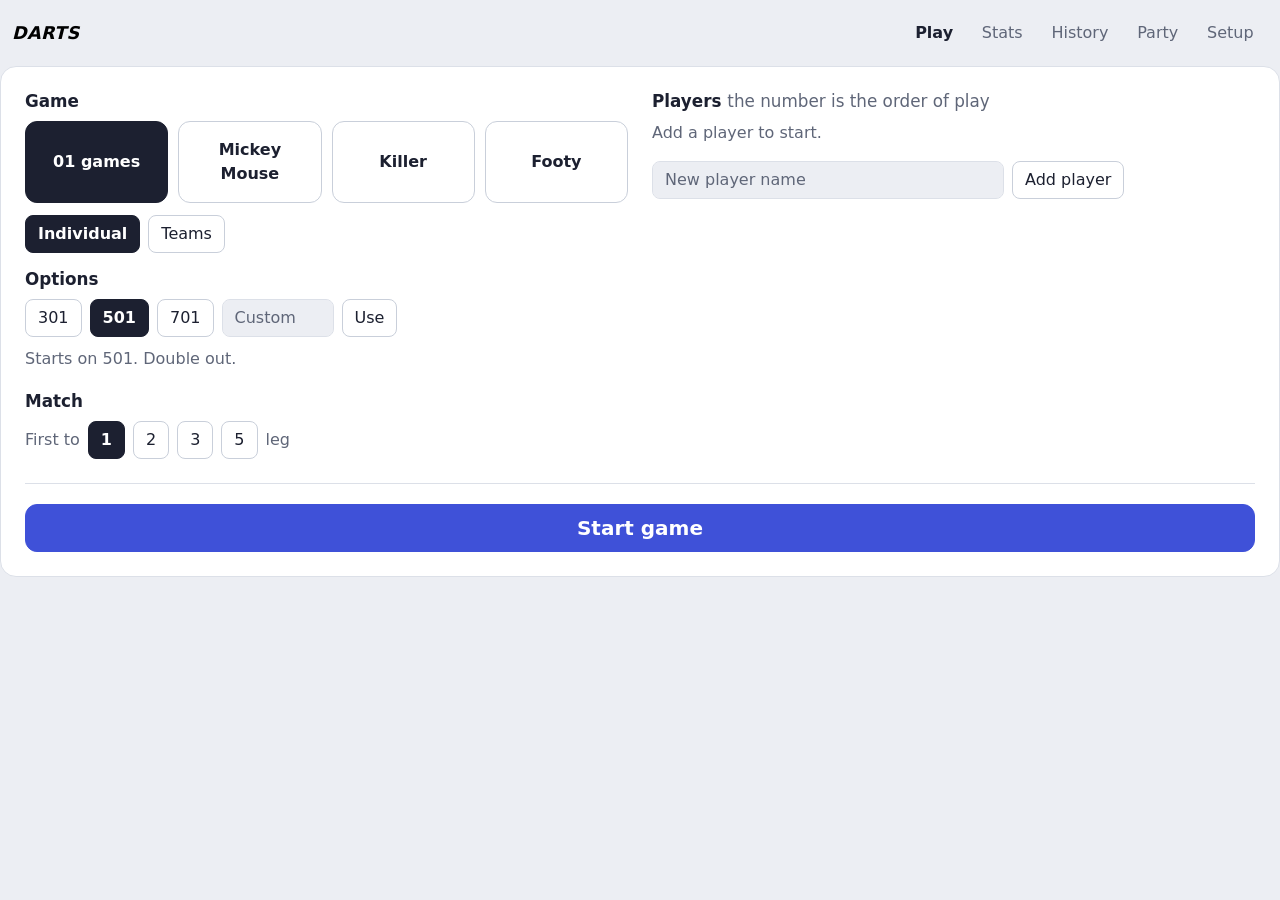
==== commit 07b37288: "update" ====
--- a/docs/darts_final.html
+++ b/docs/darts_final.html
@@ -15,9 +15,9 @@
   --bs-link-color:#3F51D8;--bs-link-hover-color:#2F3FB8;--bs-focus-ring-color:rgba(63,81,216,.25);
   --bs-border-radius:.5rem;--bs-border-radius-sm:.375rem;--bs-border-radius-lg:.75rem;
   --bg:#ECEEF3;--card:#fff;--ink:#1C2030;--mut:#5F6678;--line:#DCE0E8;--line2:#C9CFDA;
-  --acc:#3F51D8;--live:#D2401D;--bl:#7C87A0;--tr:#C62F2F;--db:#14804C;--num:var(--bs-body-font-family)}
-.btn-primary{--bs-btn-color:#fff;--bs-btn-bg:var(--acc);--bs-btn-border-color:var(--acc);--bs-btn-hover-color:#fff;--bs-btn-hover-bg:#3445BC;--bs-btn-hover-border-color:#3445BC;--bs-btn-active-color:#fff;--bs-btn-active-bg:#2B3AA0;--bs-btn-active-border-color:#2B3AA0;--bs-btn-focus-shadow-rgb:63,81,216;font-weight:600}
-.btn-outline-secondary{--bs-btn-color:#2C3242;--bs-btn-bg:#fff;--bs-btn-border-color:#C9CFDA;--bs-btn-hover-color:#000;--bs-btn-hover-bg:#fff;--bs-btn-hover-border-color:#8E98AD;--bs-btn-active-color:#000;--bs-btn-active-bg:#fff;--bs-btn-active-border-color:#8E98AD}
+  --acc:#3F51D8;--btn:#3F51D8;--sel-bg:#1C2030;--sel-fg:#fff;--live:#D2401D;--bl:#7C87A0;--tr:#C62F2F;--db:#14804C;--num:var(--bs-body-font-family)}
+.btn-primary{--bs-btn-color:#fff;--bs-btn-bg:var(--btn);--bs-btn-border-color:var(--btn);--bs-btn-hover-color:#fff;--bs-btn-hover-bg:#3445BC;--bs-btn-hover-border-color:#3445BC;--bs-btn-active-color:#fff;--bs-btn-active-bg:#2B3AA0;--bs-btn-active-border-color:#2B3AA0;--bs-btn-focus-shadow-rgb:63,81,216;font-weight:600}
+.btn-outline-secondary{--bs-btn-color:var(--ink);--bs-btn-bg:var(--card);--bs-btn-border-color:var(--line2);--bs-btn-hover-color:var(--ink);--bs-btn-hover-bg:var(--card);--bs-btn-hover-border-color:var(--mut);--bs-btn-active-color:var(--ink);--bs-btn-active-bg:var(--card);--bs-btn-active-border-color:var(--mut)}
 .navbar{padding:.9rem 0}
 .navbar-brand{font-size:1.1rem;font-style:italic;font-weight:800;letter-spacing:.02em;text-transform:uppercase}
 .nav .nav-link{color:var(--mut);background:none;border:0;font-weight:500;padding:.4rem .9rem}
@@ -27,7 +27,7 @@
 .alert{position:sticky;top:0;z-index:5;font-weight:600}
 
 /* ---- layout ---- */
-.shell{background:#fff;border:1px solid var(--line);border-radius:1rem;padding:1.5rem;margin-bottom:2rem}
+.shell{background:var(--card);border:1px solid var(--line);border-radius:1rem;padding:1.5rem;margin-bottom:2rem}
 .hd{font-size:1.5rem;font-weight:700;letter-spacing:-.01em;margin:0 0 0.875rem}
 h4{margin:0 0 0.625rem;font-size:1.05rem;font-weight:700;color:var(--ink)}
 body{font-variant-numeric:tabular-nums}
@@ -36,9 +36,9 @@
 .shell>.sec:first-child,.col-lg-5>.sec:first-child,.panel>.sec:first-child{border-top:0;padding-top:0}
 .hint{margin:0.625rem 0;color:var(--mut)}.hint b{color:var(--ink)}
 .panel{background:var(--bs-tertiary-bg);border-radius:var(--bs-border-radius-lg);padding:1.125rem 1.25rem}
-.lv{display:flex;align-items:center;gap:0.625rem;margin-bottom:0.75rem}
+.lv{display:flex;align-items:center;gap:0.625rem;margin-bottom:0.75rem;flex-wrap:wrap;row-gap:.4rem}
 .bd{max-width:32.5rem;margin:0.75rem auto 0}
-.live{display:inline-flex;align-items:center;gap:0.375rem;padding:2px 0.625rem;border-radius:62.4375rem;background:#fff;color:var(--ink);font-size:0.6875rem;font-weight:700;letter-spacing:.06em;text-transform:uppercase;line-height:1.7}
+.live{display:inline-flex;align-items:center;gap:0.375rem;padding:2px 0.625rem;border-radius:62.4375rem;background:var(--bs-secondary-bg);color:var(--ink);font-size:0.6875rem;font-weight:700;letter-spacing:.06em;text-transform:uppercase;line-height:1.7}
 .live:before{content:"";width:0.5rem;height:0.5rem;border-radius:50%;background:var(--tr)}
 .turn{display:flex;align-items:baseline;gap:0.75rem;flex-wrap:wrap;padding:2px 0 2px 0.875rem;margin-bottom:0.375rem;border-left:0.25rem solid var(--acc)}
 .turn small{font-size:0.8125rem;color:var(--mut)}
@@ -50,7 +50,7 @@
 .pills .btn-primary,.pills .btn-primary:hover{background:var(--bs-secondary-bg);color:var(--ink);font-weight:700}
 
 /* ---- match cards (the live match list) ---- */
-.pl{display:grid;grid-template-columns:minmax(0,1fr) auto;gap:0.375rem 1rem;padding:0.875rem 1rem 0;margin-bottom:0.625rem;background:#fff;border:1px solid var(--line);border-radius:var(--bs-border-radius-lg);overflow:hidden;color:var(--ink)}
+.pl{display:grid;grid-template-columns:minmax(0,1fr) auto;gap:0.375rem 1rem;padding:0.875rem 1rem 0;margin-bottom:0.625rem;background:var(--card);border:1px solid var(--line);border-radius:var(--bs-border-radius-lg);overflow:hidden;color:var(--ink)}
 .pl.cur{background:var(--live);border-color:var(--live);color:#fff}
 .pl h3{margin:0;font-size:1rem;font-weight:700;display:flex;gap:0.375rem 0.625rem;align-items:center;flex-wrap:wrap;min-width:0}
 .mem{display:inline-flex;gap:0.625rem;font-size:0.8125rem;font-weight:400;color:var(--mut)}
@@ -70,7 +70,7 @@
 .st b{font-size:1.1875rem;font-weight:700;line-height:1.1}
 .dl{font-size:0.75rem;font-weight:600;margin-left:0.3125rem}.up{color:var(--db)}.dn{color:var(--tr)}
 .pl.cur .bdg,.pl.cur .live{color:#fff;border-color:rgba(255,255,255,.6);background:rgba(255,255,255,.18)}
-.pl.cur .mem,.pl.cur .st small,.pl.cur .fin .mut{color:#fff}
+.pl.cur .mem,.pl.cur .st small,.pl.cur .fin .mut,.pl.cur .mut{color:#fff}
 .pl.cur .mem .now{color:#fff;border-bottom-color:#fff}
 .pl.cur .dt{--c:rgba(255,255,255,.8);color:#fff}
 .pl.cur .dt.e{background:none;color:#fff}
@@ -89,7 +89,7 @@
 .mmt .cl{color:var(--db)}.mmt .cur{background:color-mix(in srgb,var(--live) 9%,transparent)}
 .hist td:nth-child(2){text-align:left}
 .seg{cursor:pointer;stroke:#111;stroke-width:1}.seg:hover{filter:brightness(1.25)}
-.tm{border:1px solid var(--line2);border-radius:var(--bs-border-radius);padding:0.625rem 0.75rem;margin-bottom:0.5rem;background:#fff}
+.tm{border:1px solid var(--line2);border-radius:var(--bs-border-radius);padding:0.625rem 0.75rem;margin-bottom:0.5rem;background:var(--card)}
 .tm.act{border-color:var(--acc)}
 .mm{margin:0.5rem 0 0;padding-left:1.375rem}.mm li{display:flex;justify-content:space-between;align-items:center;padding:3px 0}
 .tiles{display:grid;grid-template-columns:repeat(auto-fit,minmax(7.375rem,1fr));border-top:1px solid var(--line);border-bottom:1px solid var(--line);margin:0.25rem 0 1rem}
@@ -102,7 +102,22 @@
 .gb{height:0.375rem;background:var(--line);border-radius:3px;overflow:hidden}.gb i{display:block;height:100%}
 .g b{font-size:0.875rem;font-weight:600;text-align:right}
 @media(max-width:576px){.shell{padding:1rem;border-radius:.75rem}.st{grid-template-columns:repeat(2,1fr)}.st>div:nth-child(n+3){border-top:1px solid var(--line)}.st>div:nth-child(3){border-left:0}.panel{padding:0.875rem}.hd{font-size:1.3rem}}
-.choose{background:#fff;border:1px solid var(--acc);border-radius:var(--bs-border-radius);padding:0.625rem 0.75rem;margin:0.5rem 0}
+.choose{background:var(--card);border:1px solid var(--acc);border-radius:var(--bs-border-radius);padding:0.625rem 0.75rem;margin:0.5rem 0}
+
+/* ---- dark theme: near-black, cool greys; the board and the orange live card keep their colours ---- */
+[data-bs-theme=dark]{
+  --bs-body-bg:#0F1114;--bs-body-color:#E7EAEE;--bs-secondary-color:#98A1AD;--bs-tertiary-bg:#1D2128;--bs-secondary-bg:#262B33;--bs-border-color:#2A2F36;
+  --bs-link-color:#8E9BFF;--bs-link-hover-color:#B0BAFF;--bs-focus-ring-color:rgba(142,155,255,.35);
+  --bg:#0F1114;--card:#171A1F;--ink:#E7EAEE;--mut:#98A1AD;--line:#2A2F36;--line2:#3A414A;
+  --acc:#8E9BFF;--btn:#4A5CE8;--sel-bg:#E7EAEE;--sel-fg:#0F1114;--bl:#8A94A8;--tr:#F07A6B;--db:#47C08A}
+/* ---- total entry keypad ---- */
+.kpw{max-width:26rem;margin:.75rem auto 0}
+.kd{font-size:3.5rem;font-weight:700;line-height:1;text-align:center;padding:.5rem;margin-bottom:.6rem;min-height:4.5rem;background:var(--card);border:1px solid var(--line);border-radius:var(--bs-border-radius-lg)}
+.kg{display:grid;grid-template-columns:repeat(3,1fr);gap:.5rem}
+.kg .btn{min-height:3.6rem;font-size:1.4rem;font-weight:600}
+.kq{display:flex;flex-wrap:wrap;gap:.4rem;margin-top:.6rem;justify-content:center}
+.seg.hit{stroke:#fff;stroke-width:4;filter:brightness(1.5)}
+.heat{display:block;width:100%;max-width:22rem;margin:0 auto}
 @media(prefers-reduced-motion:reduce){*{transition:none!important;animation:none!important}}
 
 /* ---- scale: everything is in rem, so a TV or large monitor simply raises the root size ---- */
@@ -114,7 +129,7 @@
 @media(min-width:3800px){html{font-size:42px}}
 .container{max-width:82rem}
 /* ---- hierarchy: the accent colour is reserved for the one primary action; selections are ink ---- */
-.btn-dark{--bs-btn-color:#fff;--bs-btn-bg:#1C2030;--bs-btn-border-color:#1C2030;--bs-btn-hover-color:#fff;--bs-btn-hover-bg:#2C3248;--bs-btn-hover-border-color:#2C3248;--bs-btn-active-color:#fff;--bs-btn-active-bg:#000;--bs-btn-active-border-color:#000;font-weight:600}
+.btn-dark{--bs-btn-color:var(--sel-fg);--bs-btn-bg:var(--sel-bg);--bs-btn-border-color:var(--sel-bg);--bs-btn-hover-color:var(--sel-fg);--bs-btn-hover-bg:var(--sel-bg);--bs-btn-hover-border-color:var(--sel-bg);--bs-btn-active-color:var(--sel-fg);--bs-btn-active-bg:var(--sel-bg);--bs-btn-active-border-color:var(--sel-bg);font-weight:600}
 .pills .btn-dark,.pills .btn-dark:hover{background:var(--bs-secondary-bg);color:var(--ink);font-weight:700;border:0}
 .startbar{margin-top:1.5rem;padding-top:1.25rem;border-top:1px solid var(--line)}
 .lobby-note{color:var(--mut);margin:.5rem 0 0}
@@ -127,10 +142,13 @@
 /* ---- the board never pushes the controls off a short laptop screen ---- */
 .bd{max-width:clamp(18rem,calc(100vh - 22rem),32.5rem)}
 /* ---- phones: one compact nav row, no stats grid on the cards, so the board is reachable without scrolling ---- */
-@media(max-width:991.98px){.col-lg-5{display:contents}.col-lg-7{order:1}.hsec{order:2}}
+.cards,.hsec,.col-lg-5,.col-lg-7{min-width:0}
+@media(max-width:991.98px){.col-lg-5{display:contents}.cards,.hsec{flex:0 0 100%;width:100%;max-width:100%;padding-left:calc(var(--bs-gutter-x)*.5);padding-right:calc(var(--bs-gutter-x)*.5);margin-top:var(--bs-gutter-y)}.col-lg-7{order:1}.hsec{order:2}}
+@media(min-width:576px) and (max-width:991.98px){.cards{display:grid;grid-template-columns:1fr 1fr;gap:0 .75rem}.cards>.hd,.cards>.sec{grid-column:1/-1}}
 @media(max-width:767px){.pl .st{display:none}.cards>.hd{display:none}}
 @media(max-width:576px){.navbar{padding:.5rem 0}.navbar .container{flex-wrap:nowrap}.navbar-brand{margin-right:.25rem}.nav{flex-wrap:nowrap}.nav .nav-link{padding:.4rem .4rem;font-size:.9rem}}
-@media(max-width:576px){.panel{padding:.7rem}.lv{margin-bottom:.4rem}.turn{margin-bottom:.1rem}.turn b{font-size:1.9rem}.bd{margin-top:.4rem}}
+@media(max-width:576px){.kg{gap:.4rem}.kg .btn{min-height:2.9rem;font-size:1.25rem}.kd{font-size:2.4rem;min-height:3.2rem;padding:.25rem;margin-bottom:.4rem}.kpw>p{display:none}.kq{margin-top:.4rem}.kpw{margin-top:.4rem}.lv>.mut{display:none}.pl{padding-top:.6rem;padding-bottom:.6rem;margin-bottom:.5rem}.dt{height:2.25rem}.panel{padding:.7rem}.lv{margin-bottom:.4rem}.turn{margin-bottom:.1rem}.turn b{font-size:1.9rem}.bd{margin-top:.4rem}}
+@media(max-width:360px){.navbar-brand{font-size:.9rem}.nav .nav-link{padding:.4rem .3rem;font-size:.8rem}}
 @media(pointer:coarse){.btn-sm{min-height:2.5rem}}
 </style></head>
 <body><div id="app"></div>
@@ -162,7 +180,10 @@
 const byTime=(a,b)=>String(a.time)<String(b.time)?-1:1;
 const esc=s=>String(s).replace(/[&<>"']/g,c=>'&#'+c.charCodeAt(0)+';');
 let players=LS('players')||[],visits=[],queue=[],url=LS('url')||'',cursor=+LS('cursor')||0,curs=LS('curs')||{},fun={mm:[],kl:[],ft:[]},fq={mm:[],kl:[],ft:[]},alertMsg='',DB=null;
-let G=null,hist=[],view='play',sel=[],mode=501,note='',fmt='solo',teams=[{name:'',m:[]},{name:'',m:[]}],at=0,fm='all',SR={},gt='01',lives=3,vpq=3;
+let G=null,hist=[],view='play',sel=[],mode=501,note='',fmt='solo',teams=[{name:'',m:[]},{name:'',m:[]}],at=0,fm='all',SR={},gt='01',lives=3,vpq=3,need=1;
+let theme=LS('theme')||'auto';
+const applyTheme=()=>{const dark=theme==='dark'||(theme==='auto'&&typeof matchMedia==='function'&&matchMedia('(prefers-color-scheme: dark)').matches);if(document.documentElement.setAttribute)document.documentElement.setAttribute('data-bs-theme',dark?'dark':'light')};
+applyTheme();if(typeof matchMedia==='function'&&matchMedia('(prefers-color-scheme: dark)').addEventListener)matchMedia('(prefers-color-scheme: dark)').addEventListener('change',()=>{if(theme==='auto'){applyTheme();render()}});
 const WINT={};
 function rebuildWin(){for(const k in WINT)delete WINT[k];visits.forEach(v=>{if(v.co&&v.team)WINT[v.game]=v.team})}
 const persist=()=>{put('players',players);put('url',url);put('cursor',cursor);put('curs',curs)};
@@ -222,25 +243,45 @@
   if(gt==='mm')sides.forEach(x=>{x.marks=Object.fromEntries(MT.map(k=>[k,0]));x.mem={}});
   if(gt==='kl')sides.forEach(x=>Object.assign(x,{num:null,lives,alive:true,killer:false,kills:0,darts:0}));
   if(gt==='ft')sides.forEach(x=>Object.assign(x,{qs:[0,0,0,0],goals:0,behinds:0,mem:{}}));
-  note='';G={id:'g'+Date.now().toString(36)+Math.random().toString(36).slice(2,4),type:gt,mode,lives,teams:T,roster:JSON.stringify(sides.map(x=>x.m)),pl:sides,cur:0,darts:[],start:mode,done:null,last:'',msg:'',phase:gt==='kl'?'pick':'play',out:[],vpq,q:0,round:0};hist=[];render();openCall()}
+  note='';G={id:'g'+Date.now().toString(36)+Math.random().toString(36).slice(2,4),type:gt,mode,lives,teams:T,roster:JSON.stringify(sides.map(x=>x.m)),pl:sides,cur:0,darts:[],start:mode,done:null,last:'',msg:'',phase:gt==='kl'?'pick':'play',out:[],vpq,q:0,round:0,need:gt==='01'?need:1,lw:sides.map(()=>0),leg:1,starter:0};hist=[];
+  try{localStorage.setItem('setup',JSON.stringify({gt,fmt,mode,sel,teams,need,lives,vpq}))}catch(e){}
+  render();openCall()}
 function thr(d){
-  if(!G||G.done)return;
+  if(!G||G.done||G.legWon||G.pendCo)return;
   if(G.type==='mm')return mmThr(d);if(G.type==='kl')return klThr(d);if(G.type==='ft')return ftThr(d);
   const h={G:JSON.parse(JSON.stringify(G)),added:[]};hist.push(h);
   const p=G.pl[G.cur],who=p.m[p.mi],left=p.rem-val(d);G.darts.push(d);
   const bust=left<0||left===1||(left===0&&d[0]!=='D'&&d!=='50'),win=left===0&&!bust;
   if(!bust)p.rem=left;
-  if(bust||win||G.darts.length===3){
-    const total=bust?0:G.darts.reduce((s,x)=>s+val(x),0);
-    const v={id:'v'+Date.now().toString(36)+Math.random().toString(36).slice(2,6),time:new Date().toISOString(),game:G.id,mode:G.mode,player:who,team:G.teams?p.name:'',roster:G.roster,start:G.start,d:[...G.darts],total,bust:+bust,co:+win};
-    visits.push(v);queue.push(v);h.added.push(v.id);store(['visits','queue'],(a,b)=>{a.put(v);b.put(v)});
-    if(bust)p.rem=G.start;
-    G.last=who+': '+G.darts.map(lbl).join(' ')+(bust?' (bust)':' = '+total);
-    if(win){G.done=p.name;if(v.team)WINT[G.id]=v.team;if(url)setTimeout(sync,300);say('Game shot! '+p.name+' wins the leg.')}
-    else{p.mi=(p.mi+1)%p.m.length;G.cur=(G.cur+1)%G.pl.length;G.darts=[];G.start=G.pl[G.cur].rem;say(bust?'Bust':spoken(total),turnCall())}}
+  if(bust||win||G.darts.length===3)visitDone(h,p,who,G.darts,bust?0:G.darts.reduce((s,x)=>s+val(x),0),bust,win);
   persist();render()}
+/* A finished visit, however it was entered (dart by dart or as a total): record it, then game shot / next thrower. */
+function visitDone(h,p,who,darts,total,bust,win){
+  const v={id:'v'+Date.now().toString(36)+Math.random().toString(36).slice(2,6),time:new Date().toISOString(),game:G.id,mode:G.mode,player:who,team:G.teams?p.name:'',roster:G.roster,start:G.start,d:[...darts],total,bust:+bust,co:+win};
+  visits.push(v);queue.push(v);h.added.push(v.id);store(['visits','queue'],(a,b)=>{a.put(v);b.put(v)});
+  if(bust)p.rem=G.start;
+  G.last=who+': '+(darts[0]==='?'?'':darts.map(lbl).join(' ')+' = ')+(bust?'bust':total);
+  if(win){
+    if(v.team)WINT[G.id]=v.team;if(url)setTimeout(sync,300);
+    if(G.need>1&&++G.lw[G.cur]<G.need){G.legWon=p.name;say('Game shot! '+p.name+' wins the leg.')}
+    else{G.done=p.name;say(G.need>1?'Game shot, and the match! '+p.name+' wins.':'Game shot! '+p.name+' wins the leg.')}}
+  else{p.mi=(p.mi+1)%p.m.length;G.cur=(G.cur+1)%G.pl.length;G.darts=[];G.start=G.pl[G.cur].rem;say(bust?'Bust':spoken(total),turnCall())}}
+/* Total entry: the whole visit typed or tapped at once. A finish asks how many darts it took. */
+let KP='',entryMode=LS('entry')||'board';
+function entry(total){
+  if(!G||G.type!=='01'||G.done||G.legWon||G.pendCo||!(total>=0&&total<=180))return;
+  if(G.pl[G.cur].rem-total===0){G.pendCo=total;KP='';return render()}
+  entryGo(total,3)}
+function entryGo(total,nd){
+  G.pendCo=0;const h={G:JSON.parse(JSON.stringify(G)),added:[]};hist.push(h);
+  const p=G.pl[G.cur],who=p.m[p.mi],left=p.rem-total,bust=left<0||left===1,win=left===0;
+  if(!bust)p.rem=left;
+  KP='';visitDone(h,p,who,Array(nd).fill('?'),bust?0:total,bust,win);persist();render()}
+function nextLeg(){
+  G.starter=(G.starter+1)%G.pl.length;G.leg++;G.legWon=null;G.id='g'+Date.now().toString(36)+Math.random().toString(36).slice(2,4);
+  G.pl.forEach(x=>{x.rem=G.mode;x.mi=0});G.cur=G.starter;G.darts=[];G.start=G.mode;G.last='';render();say(turnCall())}
 function undo(){
-  const h=hist.pop();if(!h)return;if(canSpeak())speechSynthesis.cancel();G=h.G;if(!G.done)delete WINT[G.id];
+  const h=hist.pop();if(!h)return;if(canSpeak())speechSynthesis.cancel();G=h.G;KP='';if(!G.done)delete WINT[G.id];
   visits=visits.filter(v=>!h.added.includes(v.id));queue=queue.filter(v=>!h.added.includes(v.id));store(['visits','queue'],(a,b)=>h.added.forEach(id=>{a.delete(id);b.delete(id)}));(h.rows||[]).forEach(x=>{fun[x.t]=fun[x.t].filter(r=>r.id!==x.id);fq[x.t]=fq[x.t].filter(r=>r.id!==x.id);store([x.t,x.t+'q'],(a,b)=>{a.delete(x.id);b.delete(x.id)})});persist();render()}
 
 /* ---------- sync + export ---------- */
@@ -306,7 +347,7 @@
 function cks(vs){
   const f={},d={};
   vs.forEach(v=>{
-    if(v.start<=170&&co(v.start,3)){const o=f[v.start]??={att:0,hit:0,rt:{}};o.att++;if(v.co){o.hit++;const k=v.d.map(lbl).join(' ');o.rt[k]=(o.rt[k]||0)+1}}
+    if(v.start<=170&&co(v.start,3)){const o=f[v.start]??={att:0,hit:0,rt:{}};o.att++;if(v.co){o.hit++;const k=v.d[0]==='?'?'total entered':v.d.map(lbl).join(' ');o.rt[k]=(o.rt[k]||0)+1}}
     let r=v.start;
     v.d.forEach((x,i)=>{if((r>=2&&r<=40&&r%2===0)||r===50){const k=r===50?'Bull':'D'+r/2,o=d[k]??={att:0,hit:0};o.att++;if(v.co&&i===v.d.length-1)o.hit++}r-=val(x)})});
   return{f,d}}
@@ -327,7 +368,7 @@
 /* Bootstrap skin: the app renders plain markup; this adds the matching Bootstrap component classes after each render. */
 function skin(){
   const a=$('#app');if(!a||!a.querySelectorAll)return;
-  a.querySelectorAll('button:not(.nav-link)').forEach(b=>{const c=b.classList;c.add('btn',c.contains('on')?'btn-dark':c.contains('pri')?'btn-primary':'btn-outline-secondary');if(b.matches('[data-a=start]'))c.add('btn-lg','w-100');if(b.closest('.mm,.tm,.lv'))c.add('btn-sm');if(b.closest('.pills'))c.add('btn-sm','rounded-pill')});
+  a.querySelectorAll('button:not(.nav-link)').forEach(b=>{const c=b.classList;c.add('btn',c.contains('on')?'btn-dark':c.contains('pri')?'btn-primary':'btn-outline-secondary');if(b.matches('[data-a=start]'))c.add('btn-lg','w-100');if(b.closest('.mm,.tm,.lv,.kq'))c.add('btn-sm');if(b.closest('.pills'))c.add('btn-sm','rounded-pill')});
   a.querySelectorAll('input').forEach(i=>i.classList.add('form-control'));
   a.querySelectorAll('select').forEach(i=>i.classList.add('form-select'));
   a.querySelectorAll('textarea').forEach(i=>i.classList.add('form-control','font-monospace'));
@@ -361,6 +402,14 @@
     if(v.co)g.win=v.player});
   Object.values(M).forEach(g=>{if(!g.sides)g.sides=Object.values(g.leg);g.wi=g.win==null?-1:g.sides.findIndex(sd=>sd.includes(g.win))});
   return M}
+/* Where your darts land: the board shaded by how often each segment was hit (tap-the-board visits only). */
+function heat(c){
+  const mx=Math.max(1,...Object.values(c)),fill=k=>{const n=c[k]||0;return n?`color-mix(in srgb,var(--acc) ${Math.round(20+Math.sqrt(n/mx)*70)}%,var(--card))`:'var(--bs-tertiary-bg)'};
+  let h='<svg viewBox="-240 -240 480 480" class=heat role=img aria-label="Heat map of where your darts landed"><circle r="232" style="fill:var(--bs-secondary-bg)"/>';
+  ORDER.forEach((n,i)=>{const a1=i*18-9,a2=i*18+9;
+    [[28,98,'S'],[98,122,'T'],[122,168,'S'],[168,196,'D']].forEach(([r1,r2,t])=>{h+=`<path d="${arc(r1,r2,a1,a2)}" style="fill:${fill(t+n)};stroke:var(--card);stroke-width:1"/>`});
+    const[x,y]=P(215,i*18);h+=`<text x="${x}" y="${y+6}" text-anchor="middle" style="fill:var(--mut);font-size:17px;font-weight:600">${n}</text>`});
+  return h+`<circle r="28" style="fill:${fill('25')};stroke:var(--card)"/><circle r="12" style="fill:${fill('50')};stroke:var(--card)"/></svg>`}
 function stats(){
   const all=[...visits].sort(byTime),names=[...new Set(all.map(v=>v.player))];
   if(!names.length)return'<div class=sec><span class=mut>No games yet. Play a game and your stats will appear here.</span></div>';
@@ -381,6 +430,7 @@
   const ok=fe.filter(([,o])=>o.att>=3).sort((x,y)=>rate(y[1])-rate(x[1])||y[1].att-x[1].att);
   const dr=Object.entries(d).filter(([,o])=>o.att>=3).sort((x,y)=>y[1].att-x[1].att).slice(0,8);
   const pm={};Object.values(rs).forEach(r=>r.mates.forEach(n=>{const o=pm[n]??={g:0,w:0};o.g++;o.w+=r.w}));
+  const hc={};vs.forEach(v=>v.d.forEach(x=>{if(x!=='?')hc[x]=(hc[x]||0)+1}));const hn=Object.values(hc).reduce((a,b)=>a+b,0);
   const pt=Object.entries(pm).sort((x,y)=>y[1].g-x[1].g).slice(0,6);
   const none='<span class=mut>Needs at least 3 attempts.</span>';
   const rows=(l,c)=>l.map(([k,o])=>gauge(k,rate(o)*100,pc(o),c)).join('')||none;
@@ -388,11 +438,12 @@
   return`<h2 class=hd>Player stats</h2><div class="pills d-flex flex-wrap gap-1 align-items-center mb-2">${names.map(n=>btn('sp',n,esc(n),n===sp)).join('')}<span style="flex:1"></span>${[['7','7d'],['30','30d'],['90','90d'],['all','All']].map(([k,l])=>btn('rng',k,l,rng===k)).join('')}</div>
   <div class="pills d-flex flex-wrap gap-1 align-items-center mb-3">${[['all','All games'],['solo','Individual'],['teams','Teams']].map(([k,l])=>btn('fm',k,l,fm===k)).join('')}</div>
   <div class=tiles>${tile('3-dart average',f1(a.avg),dl('avg'))}${tile('First 9',f1(a.f9),dl('f9'))}${tile('Win rate',gm?Math.round(a.win)+'%':'–',dl('win','%'))}${tile('Doubles hit',S.att?Math.round(a.dbl)+'%':'–',dl('dbl','%'))}${tile('100+',S.a)}${tile('140+',S.b)}${tile('180s',S.c)}${tile('Best finish',S.bf||'–')}${tile('Games',gm)}</div>
-  ${vs.length?`<div class="row row-cols-1 row-cols-lg-2 g-4"><div class=sec><h4>Scoring</h4><div class=cv><canvas id=c1></canvas></div></div><div class=sec><h4>Winning and finishing, to date</h4><div class=cv><canvas id=c2></canvas></div></div><div class=sec><h4>Big scores, % of visits</h4><div class=cv><canvas id=c3></canvas></div></div></div>`:'<div class=sec><span class=mut>No visits for this selection.</span></div>'}
+  ${vs.length?`<div class="row row-cols-1 row-cols-lg-2 row-cols-xxl-3 g-4"><div class=sec><h4>Scoring</h4><div class=cv><canvas id=c1></canvas></div></div><div class=sec><h4>Winning and finishing, to date</h4><div class=cv><canvas id=c2></canvas></div></div><div class=sec><h4>Big scores, % of visits</h4><div class=cv><canvas id=c3></canvas></div></div></div>`:'<div class=sec><span class=mut>No visits for this selection.</span></div>'}
   <div class="row row-cols-1 row-cols-md-2 g-4 mt-1"><div class=sec><h4>Favourite finishes</h4>${fav.map(([k,o])=>gauge(k,o.hit/mx*100,o.hit+'×','var(--acc)',top(o))).join('')||none}</div>
   <div class=sec><h4>Most reliable finishes</h4>${rows(ok.filter(([,o])=>o.hit).slice(0,5),'var(--db)')}</div>
   <div class=sec><h4>Least reliable finishes</h4>${rows(ok.slice().reverse().slice(0,5),'var(--tr)')}</div>
   <div class=sec><h4>Doubles you throw at most</h4>${dr.map(([k,o])=>gauge(k,rate(o)*100,pc(o),'var(--bl)')).join('')||none}</div>
+  <div class=sec><h4>Where your darts land</h4>${hn>=15?`${heat(hc)}<p class=mut style="font-size:.8rem;margin:.5rem 0 0;text-align:center">The stronger the colour, the more darts landed there. ${hc['0']||0} of ${hn} missed the board.</p>`:'<span class=mut>Needs a few more tap-the-board games.</span>'}</div>
   ${pt.length?`<div class=sec><h4>Playing with</h4>${pt.map(([n,o])=>gauge(n,o.w/o.g*100,Math.round(o.w/o.g*100)+'% · '+o.w+'/'+o.g,'var(--db)','win rate together')).join('')}</div>`:''}</div>
   <p class=mut style="font-size:13px">Games and wins count every game you were in, even if you never got to throw. In a team game, a win counts for every team member. A finish counts as an attempt each time a visit starts on that score and it can be checked out in three darts.</p>
   <h4 style="margin:18px 0 8px">All players</h4>${statsTable()}`}
@@ -411,9 +462,10 @@
   <div class="d-flex flex-wrap gap-2 align-items-center" style="margin:8px 0 14px"><button data-a=copy>Copy script</button><span class=mut>Everyone who uses this file does these steps with their own Sheet, so their data stays in their own Drive. If you update the script later, paste it again, then choose Deploy, Manage deployments, Edit, New version.</span></div>
   <div class="d-flex flex-wrap gap-2 align-items-center"><input id=url style="flex:1;min-width:240px" placeholder="https://script.google.com/macros/s/.../exec" value="${esc(url)}"><button data-a=saveurl>Save</button><button class=pri data-a=sync>Sync now</button></div>
   <p class=mut>Anyone with your URL can add rows to your Sheet, so keep it private.</p></div>
+  <div class=sec><h4>Appearance</h4><div class="d-flex flex-wrap gap-2 align-items-center">${[['auto','Auto'],['light','Light'],['dark','Dark']].map(([k,l])=>`<button data-a=theme data-v=${k} class="${theme===k?'on':''}">${l}</button>`).join('')}</div><p class=mut style="margin:.5rem 0 0">Auto follows your device. Dark is easier on the eyes in a pub or on a TV.</p></div>
   <div class=sec><h4>Announcer</h4>${canSpeak()?`<div class="d-flex flex-wrap gap-2 align-items-center"><button data-a=voice class="${voiceOn?'on':''}">${voiceOn?'Voice on':'Voice off'}</button><select id=vs>${rankedVoices().map(v=>`<option value="${esc(v.name)}"${pickVoice()&&pickVoice().name===v.name?' selected':''}>${esc(v.name)} (${esc(v.lang)})${isNat(v)?' · natural':''}</option>`).join('')||'<option>Default voice</option>'}</select><select id=vr title="Speaking speed">${[[.9,'Slower'],[1,'Normal'],[1.15,'Faster'],[1.3,'Fastest']].map(([r,l])=>`<option value=${r}${voiceRate===r?' selected':''}>${l}</option>`).join('')}</select><button data-a=vtest>Test</button></div><p class=mut style="margin:8px 0 0">Says the score after each visit, who is up, and "you have 44 left" when you are on a finish. Voices come from your device, so they differ between browsers.</p><details class=mut style="margin-top:6px"><summary>Get a more natural voice</summary><ul style="margin:8px 0 0;padding-left:20px"><li>Microsoft Edge (Windows, Mac): its voices marked Online (Natural) are very good, including Australian English ones.</li><li>Mac: System Settings, Accessibility, Spoken Content, System voice, Manage voices. Download an Enhanced or Premium English voice, then reload this page.</li><li>iPhone and iPad: Settings, Accessibility, Spoken Content, Voices, then download an Enhanced or Premium voice.</li><li>Android: Settings, System, Languages, Text-to-speech, then install a higher quality English voice.</li></ul></details>`:'<p class=mut>This browser has no speech support.</p>'}</div>
   <div class=sec><div class="d-flex flex-wrap gap-2 align-items-center"><button data-a=exp>Export CSV</button><button data-a=resync>Full resync</button><span class=mut>${visits.length} visits on this device, ${queue.length} waiting to sync</span></div></div>`}
-const gameOpts=()=>gt==='01'?`<div class="d-flex flex-wrap gap-2 align-items-center" style="margin:10px 0">${[301,501,701].map(m=>`<button data-a=mode data-v=${m} class="${mode===m?'on':''}">${m}</button>`).join('')}<input id=cm type=number min=2 max=9999 placeholder="Custom" value="${[301,501,701].includes(mode)?'':mode}" style="width:7rem"><button data-a=cust>Use</button></div><p class=lobby-note>Starts on ${mode}. Double out.</p>`
+const gameOpts=()=>gt==='01'?`<div class="d-flex flex-wrap gap-2 align-items-center" style="margin:10px 0">${[301,501,701].map(m=>`<button data-a=mode data-v=${m} class="${mode===m?'on':''}">${m}</button>`).join('')}<input id=cm type=number min=2 max=9999 placeholder="Custom" value="${[301,501,701].includes(mode)?'':mode}" style="width:7rem"><button data-a=cust>Use</button></div><p class=lobby-note>Starts on ${mode}. Double out.</p><h4 style="margin-top:1.25rem">Match</h4><div class="d-flex flex-wrap gap-2 align-items-center"><span class=mut>First to</span>${[1,2,3,5].map(n=>`<button data-a=need data-v=${n} class="${need===n?'on':''}">${n}</button>`).join('')}<span class=mut>leg${need>1?'s':''}</span></div>`
  :gt==='mm'?'<p class=mut>Close 20 down to 12, any three doubles, any three trebles and the bull. Each needs three hits: a double counts as two and a treble as three. A double or treble of 12 to 20 goes either to its number or as one hit on Doubles or Trebles, and you choose when both are open. First side to close everything wins. Teams share a scoreboard.</p>'
  :gt==='ft'?`<div class="d-flex flex-wrap gap-2 align-items-center" style="margin:10px 0"><span class=mut>Visits per quarter</span>${[1,2,3,5].map(n=>`<button data-a=vpq data-v=${n} class="${vpq===n?'on':''}">${n}</button>`).join('')}</div><p class=mut>Four quarters, aiming at 6, then 3, then 11, then 20. Hit the target for a goal (6 points) or a neighbouring number for a behind (1 point). Doubles and trebles multiply both. Highest total after four quarters wins. Teams share a score.</p>`
  :`<div class="d-flex flex-wrap gap-2 align-items-center" style="margin:10px 0"><span class=mut>Lives</span>${[3,5].map(n=>`<button data-a=lives data-v=${n} class="${lives===n?'on':''}">${n}</button>`).join('')}</div><p class=mut>Each player taps a number on the board to claim it. Hit your own double to become a killer, then hit other players' doubles to take their lives. Last player standing wins.</p>`;
@@ -435,9 +487,10 @@
   const cur=i===G.cur,mine=visits.filter(v=>v.game===G.id&&(G.teams?v.team===q.name:v.player===q.name)),s=pstats(mine),lv=mine[mine.length-1];
   const base=pstats(visits.filter(v=>v.player===q.name&&v.game!==G.id)),avg=mean(s.pts,s.dk),dl=!G.teams&&s.dk>=3&&base.dk>=30?avg-mean(base.pts,base.dk):null;
   const ds=cur?G.darts:(lv?lv.d:[]),t=G.darts.reduce((x,d)=>x+val(d),0),on=cur&&!G.done&&c;
-  const slots=[0,1,2].map(k=>ds[k]?dtag(ds[k]):`<span class="dt e${cur&&!G.done&&k===ds.length?' nx':''}">·</span>`).join('');
+  const entered=!cur&&lv&&lv.d[0]==='?';
+  const slots=entered?`<span class=dt style="width:auto;flex:none;padding:0 1rem">${lv.bust?'Bust':lv.total}</span>`:[0,1,2].map(k=>ds[k]?dtag(ds[k]):`<span class="dt e${cur&&!G.done&&k===ds.length?' nx':''}">·</span>`).join('');
   const tons=[['180',s.c],['140+',s.b],['100+',s.a]].filter(x=>x[1]).slice(0,1).map(x=>`<span class=bdg>${x[0]} ×${x[1]}</span>`).join('');
-  return`<div class="pl${cur?' cur':''}"><h3>${esc(q.name)}${G.teams?`<span class=mem>${q.m.map((n,k)=>`<span class="${cur&&!G.done&&k===q.mi?'now':''}">${esc(n)}</span>`).join('')}</span>`:''}${G.done===q.name?'<span class=bdg style="color:var(--db)">Winner</span>':''}${tons}</h3>
+  return`<div class="pl${cur?' cur':''}"><h3>${esc(q.name)}${G.need>1?`<span class=bdg>Legs ${G.lw[i]}</span>`:''}${G.teams?`<span class=mem>${q.m.map((n,k)=>`<span class="${cur&&!G.done&&k===q.mi?'now':''}">${esc(n)}</span>`).join('')}</span>`:''}${G.done===q.name?'<span class=bdg style="color:var(--db)">Winner</span>':''}${tons}</h3>
   <div class=rm><div class="rem${on?' on':''}">${q.rem}</div></div>
   <div class=slots>${slots}${cur?`<span class=vt>${G.darts.length?t:''}</span>`:''}</div>
   ${on?`<div class=fin><span class=mut>Finish</span>${c.map(d=>dtag(d)).join('<span class=mut>›</span>')}</div>`:''}
@@ -553,7 +606,11 @@
     <div class=slots style="margin:8px 0">${[0,1,2].map(k=>G.darts[k]?dtag(G.darts[k]):'<span class="dt e">·</span>').join('')}</div>
     ${G.done?winCard():''}<div class=mut>${esc(G.last)}</div>`,'Footy'+(G.teams?' · teams':''),G.done?'':turnBar()+aim)}
 const turnBar=l=>{const p=G.pl[G.cur];return`<div class=turn><small>${l||'Your turn'}</small><b>${esc(p.m[p.mi])}</b>${G.teams?`<span class=mut>${esc(p.name)}</span>`:''}</div>`};
-const shell=(left,sub,tb,extra='')=>`<div class="row g-4"><div class="col-lg-5"><div class=cards><h2 class=hd>Live match</h2>${left}</div>${extra}</div><div class="col-lg-7"><div class=panel><div class=lv><span class=live>Live</span><span class=mut>${sub}</span>${canSpeak()?`<button data-a=voice class="ms-auto${voiceOn?' on':''}">${voiceOn?'Voice on':'Voice off'}</button>`:''}</div>${tb}<div class=bd>${BOARD}</div>${ctrls}</div></div></div>`;
+const tot=()=>G.type==='01'&&entryMode==='total';
+const keypad=()=>{
+  if(G.pendCo)return`<div class=choose><b>${G.pendCo}</b> <span class=mut>Game shot. How many darts did the finish take?</span><div class="d-flex gap-2 mt-2">${[1,2,3].map(n=>`<button class=pri data-a=kco data-v=${n}>${n} dart${n>1?'s':''}</button>`).join('')}</div></div>`;
+  return`<div class=kpw><div class=kd>${KP||'<span class=mut>Score</span>'}</div><div class=kg>${[1,2,3,4,5,6,7,8,9].map(n=>`<button data-a=kd data-v=${n}>${n}</button>`).join('')}<button data-a=kb aria-label="Delete">⌫</button><button data-a=kd data-v=0>0</button><button class=pri data-a=ke>Enter</button></div><div class=kq>${[26,41,45,60,85,100,140,180].map(n=>`<button data-a=kq data-v=${n}>${n}</button>`).join('')}</div><p class=mut style="font-size:.8rem;margin:.6rem 0 0;text-align:center">Total entry skips dart-by-dart stats such as doubles and the heat map.</p></div>`};
+const shell=(left,sub,tb,extra='')=>`<div class="row g-3 g-lg-4"><div class="col-lg-5"><div class=cards><h2 class=hd>Live match</h2>${left}</div>${extra}</div><div class="col-lg-7"><div class=panel><div class=lv><span class=live>Live</span><span class=mut>${sub}</span>${G.type==='01'?`<div class="pills d-flex gap-1 ms-auto"><button data-a=em data-v=board class="${tot()?'':'on'}">Board</button><button data-a=em data-v=total class="${tot()?'on':''}">Total</button></div>`:''}${canSpeak()?`<button data-a=voice class="${G.type==='01'?'':'ms-auto'}${voiceOn?' on':''}">${voiceOn?'Voice on':'Voice off'}</button>`:''}</div>${tb}${tot()?keypad():`<div class=bd>${BOARD}</div>`}${tot()?'<div class="d-flex flex-wrap gap-2 align-items-center" style="margin-top:.5rem"><button data-a=undo>Undo</button><button data-a=quit>End game</button></div>':ctrls}</div></div></div>`;
 const ctrls='<div class="d-flex flex-wrap gap-2 align-items-center" style="margin-top:8px"><button data-a=undo>Undo</button><button data-d="0">Miss</button><button data-a=quit>End game</button></div>';
 const winCard=()=>`<div class=sec><b>${G.done==='Draw'?'Drawn game':esc(G.done)+' wins!'}</b><div class="d-flex flex-wrap gap-2 align-items-center" style="margin-top:8px"><button class=pri data-a=again>Rematch</button><button data-a=quit>New game</button></div></div>`;
 function mmView(){
@@ -582,17 +639,20 @@
   <p class=mut style="font-size:13px">Party games are tracked apart from your practice stats, in their own worksheets. Only finished games are recorded.</p>`}
 function game(){if(G.type==='mm')return mmView();if(G.type==='kl')return klView();if(G.type==='ft')return ftView();
   const hx=visits.filter(v=>v.game===G.id).slice(-8).reverse();
-  const hsec=hx.length?`<div class="sec hsec"><h4>Visits</h4><div class=table-responsive><table class=hist><tr><th>Player</th><th>Darts</th><th>Score</th><th>Left</th></tr>${hx.map(v=>`<tr><td>${esc(v.player)}</td><td>${v.d.map(lbl).join(' ')}</td><td>${v.bust?'Bust':v.total}</td><td>${v.bust?v.start:v.start-v.total}</td></tr>`).join('')}</table></div></div>`:'';
+  const hsec=hx.length?`<div class="sec hsec"><h4>Visits</h4><div class=table-responsive><table class=hist><tr><th>Player</th><th>Darts</th><th>Score</th><th>Left</th></tr>${hx.map(v=>`<tr><td>${esc(v.player)}</td><td>${v.d[0]==='?'?'<span class=mut>total entered</span>':v.d.map(lbl).join(' ')}</td><td>${v.bust?'Bust':v.total}</td><td>${v.bust?v.start:v.start-v.total}</td></tr>`).join('')}</table></div></div>`:'';
   const p=G.pl[G.cur],c=G.done?null:co(p.rem,3-G.darts.length);
-  const left=G.pl.map((q,i)=>card(q,i,c)).join(''),who=p.m[p.mi],turn=!G.done&&(G.pl.length>1||p.m.length>1)?`<div class=turn><small>Your turn</small><b>${esc(who)}</b>${G.teams?`<span class=mut>${esc(p.name)}</span>`:''}</div>`:'';
+  const left=G.pl.map((q,i)=>card(q,i,c)).join(''),who=p.m[p.mi],turn=!G.done&&!G.legWon&&(G.pl.length>1||p.m.length>1)?`<div class=turn><small>Your turn</small><b>${esc(who)}</b>${G.teams?`<span class=mut>${esc(p.name)}</span>`:''}</div>`:'';
   return shell(`${left}
-    ${G.done?`<div class=sec><b>${esc(G.done)} wins the leg.</b> <span class=mut>${winLine()}</span><div class="d-flex flex-wrap gap-2 align-items-center" style="margin-top:8px"><button class=pri data-a=again>Rematch</button><button data-a=quit>New game</button></div></div>`:''}`,G.mode+' · double out'+(G.teams?' · teams':''),turn,hsec)}
+    ${G.legWon?`<div class=sec><b>${esc(G.legWon)} wins leg ${G.leg}.</b> <span class=mut>${G.pl.map((x,k)=>esc(x.name)+' '+G.lw[k]).join(' · ')}</span><div class="d-flex flex-wrap gap-2 align-items-center" style="margin-top:.5rem"><button class=pri data-a=nextleg>Next leg</button></div></div>`:''}${G.done?`<div class=sec><b>${esc(G.done)} wins ${G.need>1?'the match':'the leg'}.</b> <span class=mut>${winLine()}</span><div class="d-flex flex-wrap gap-2 align-items-center" style="margin-top:8px"><button class=pri data-a=again>Rematch</button><button data-a=quit>New game</button></div></div>`:''}`,G.mode+' · double out'+(G.teams?' · teams':'')+(G.need>1?' · first to '+G.need+', leg '+G.leg:''),turn,hsec)}
+let wl=null;
+async function keepAwake(on){try{if(on&&navigator.wakeLock&&!wl){wl=await navigator.wakeLock.request('screen');wl.addEventListener('release',()=>{wl=null})}else if(!on&&wl){const w=wl;wl=null;await w.release()}}catch(e){wl=null}}
 function render(){CH.forEach(c=>c.destroy());CH=[];
+  try{if(G&&!G.done)localStorage.setItem('game',JSON.stringify(G));else localStorage.removeItem('game')}catch(e){}
   const tabs=[['play','Play'],['stats','Stats'],['history','History'],['fun','Party'],['setup','Setup']].map(([t,l])=>`<li class=nav-item><button data-a=tab data-v=${t} class="nav-link${view===t?' active':''}">${l}</button></li>`).join('');
-  $('#app').innerHTML=`<nav class=navbar><div class=container><span class=navbar-brand>Darts</span><ul class=nav>${tabs}</ul></div></nav><main class="container shell">${alertMsg||(url&&queue.length>=100)?`<p class=alert>${esc(alertMsg||queue.length+' visits are waiting to sync. Press Sync now in Setup.')}</p>`:''}${note?`<p class=mut>${esc(note)}</p>`:''}${view==='stats'?stats():view==='history'?history():view==='fun'?funStats():view==='setup'?setup():G?game():lobby()}</main>`;skin();if(view==='stats')draw(SV)}
+  $('#app').innerHTML=`<nav class=navbar><div class=container><span class=navbar-brand>Darts</span><ul class=nav>${tabs}</ul></div></nav><main class="container shell">${alertMsg||(url&&queue.length>=100)?`<p class=alert>${esc(alertMsg||queue.length+' visits are waiting to sync. Press Sync now in Setup.')}</p>`:''}${note?`<p class=mut>${esc(note)}</p>`:''}${view==='stats'?stats():view==='history'?history():view==='fun'?funStats():view==='setup'?setup():G?game():lobby()}</main>`;skin();keepAwake(!!G&&!G.done);if(view==='stats')draw(SV)}
 
 /* ---------- events ---------- */
-const A={voice(){voiceOn=!voiceOn;put('voice',voiceOn);if(voiceOn)speak(['Voice on']);else if(canSpeak())speechSynthesis.cancel();render()},vtest(){speak(['One hundred and eighty!','Peter, you have 44 left'])},vpq(v){vpq=+v;render()},mmc(v){if(G&&G.pend)mmApply(G.pend.d,G.pend.o[+v],hist[hist.length-1])},hp(v){hp=v;render()},gt(v){gt=v;render()},lives(v){lives=+v;render()},cust(){const n=Math.round(+$('#cm').value);if(n>=2&&n<=9999){mode=n;note=''}else note='Enter a starting score between 2 and 9999.';render()},fm(v){fm=v;render()},fmt(v){fmt=v;render()},pt(v){const was=teams[at].m.includes(v);teams.forEach(t=>t.m=t.m.filter(x=>x!==v));if(!was)teams[at].m.push(v);render()},at(v){at=+v;render()},addt(){teams.push({name:'',m:[]});at=teams.length-1;render()},
+const A={need(v){need=+v;render()},nextleg:nextLeg,em(v){entryMode=v;put('entry',v);KP='';render()},kd(v){KP=(KP+v).replace(/^0+(?=\d)/,'');if(+KP>180)KP=KP.slice(0,-1);render()},kb(){KP=KP.slice(0,-1);render()},ke(){if(KP!=='')entry(+KP)},kq(v){entry(+v)},kco(v){if(G&&G.pendCo)entryGo(G.pendCo,+v)},theme(v){theme=v;put('theme',v);applyTheme();render()},voice(){voiceOn=!voiceOn;put('voice',voiceOn);if(voiceOn)speak(['Voice on']);else if(canSpeak())speechSynthesis.cancel();render()},vtest(){speak(['One hundred and eighty!','Peter, you have 44 left'])},vpq(v){vpq=+v;render()},mmc(v){if(G&&G.pend)mmApply(G.pend.d,G.pend.o[+v],hist[hist.length-1])},hp(v){hp=v;render()},gt(v){gt=v;render()},lives(v){lives=+v;render()},cust(){const n=Math.round(+$('#cm').value);if(n>=2&&n<=9999){mode=n;note=''}else note='Enter a starting score between 2 and 9999.';render()},fm(v){fm=v;render()},fmt(v){fmt=v;render()},pt(v){const was=teams[at].m.includes(v);teams.forEach(t=>t.m=t.m.filter(x=>x!==v));if(!was)teams[at].m.push(v);render()},at(v){at=+v;render()},addt(){teams.push({name:'',m:[]});at=teams.length-1;render()},
   tup(v){v=+v;if(v>0){[teams[v-1],teams[v]]=[teams[v],teams[v-1]];if(at===v)at--;else if(at===v-1)at++}render()},
   tdn(v){v=+v;if(v<teams.length-1){[teams[v+1],teams[v]]=[teams[v],teams[v+1]];if(at===v)at++;else if(at===v+1)at--}render()},
   tdel(v){if(teams.length>2){teams.splice(+v,1);at=Math.min(at,teams.length-1)}render()},
@@ -605,16 +665,22 @@
   mode(v){mode=+v;render()},
   addp(){const n=($('#np').value||'').trim();if(n&&!players.includes(n)){players.push(n);(fmt==='teams'?teams[at].m:sel).push(n);persist()}render();$('#np')&&$('#np').focus()},
   start:startGame,undo,sync,exp:exportCsv,
-  again(){gt=G.type;lives=G.lives;vpq=G.vpq||3;if(!G.teams)sel=G.pl.map(q=>q.name);mode=G.mode;startGame()},
+  again(){gt=G.type;lives=G.lives;vpq=G.vpq||3;need=G.need||1;if(!G.teams){sel=G.pl.map(q=>q.name);sel.push(sel.shift())}else teams.push(teams.shift());mode=G.mode;startGame()},
   quit(){G=null;hist=[];render()},
   saveurl(){const u=$('#url').value.trim();if(u!==url){cursor=0;curs={}}url=u;persist();note='URL saved.';render()},
   copy(){const t=$('#sc');t.select();(navigator.clipboard?navigator.clipboard.writeText(SCRIPT):Promise.reject()).catch(()=>document.execCommand('copy'));note='Script copied.';}
 };
 document.addEventListener('click',e=>{const t=e.target,d=t.dataset&&t.dataset.d,a=t.dataset&&t.dataset.a;
-  if(d!==undefined)thr(d);else if(a)A[a](t.dataset.v)});
+  if(d!==undefined){try{navigator.vibrate&&navigator.vibrate(10)}catch(x){}thr(d);document.querySelectorAll('[data-d="'+d+'"]').forEach(x=>{x.classList.add('hit');setTimeout(()=>x.classList.remove('hit'),260)})}
+  else if(a)A[a](t.dataset.v)});
+document.addEventListener('visibilitychange',()=>{if(document.visibilityState==='visible')keepAwake(!!G&&!G.done)});
 document.addEventListener('change',e=>{if(e.target.id==='vs'){voiceName=e.target.value;put('voiceName',voiceName)}if(e.target.id==='vr'){voiceRate=+e.target.value;put('voiceRate',voiceRate)}});
 if(canSpeak())speechSynthesis.onvoiceschanged=()=>{if(view==='setup')render()};
-document.addEventListener('keydown',e=>{if(e.key==='Enter'&&e.target.id==='np')A.addp()});
+document.addEventListener('keydown',e=>{
+  if(e.key==='Enter'&&e.target.id==='np'){A.addp();return}
+  if(!G||view!=='play'||!tot()||G.done||G.legWon||/INPUT|SELECT|TEXTAREA/.test(e.target.tagName))return;
+  if(G.pendCo){if(/^[123]$/.test(e.key))entryGo(G.pendCo,+e.key);return}
+  if(/^\d$/.test(e.key))A.kd(e.key);else if(e.key==='Backspace')A.kb();else if(e.key==='Enter')A.ke()});
 document.addEventListener('input',e=>{const i=e.target.dataset&&e.target.dataset.tn;if(i!==undefined)teams[+i].name=e.target.value});
 async function boot(){
   try{
@@ -633,5 +699,7 @@
   catch(e){visits=LS('visits')||[];queue=LS('queue')||[];DB=null;
     alertMsg='This browser is not letting the app save data, so visits will be lost when you close the page. Press Sync now after every game.'}
   rebuildWin();render()}
+(()=>{const st=LS('setup');if(st){if(st.gt)gt=st.gt;if(st.fmt)fmt=st.fmt;if(st.mode)mode=st.mode;if(Array.isArray(st.sel))sel=st.sel.filter(n=>players.includes(n));if(Array.isArray(st.teams)&&st.teams.length>=2)teams=st.teams;need=st.need||1;lives=st.lives||3;vpq=st.vpq||3}
+  const g=LS('game');if(g&&g.pl&&!g.done){G=g;view='play';note='Picked up the game you had in progress.'}})();
 boot();
 </script></body></html>
